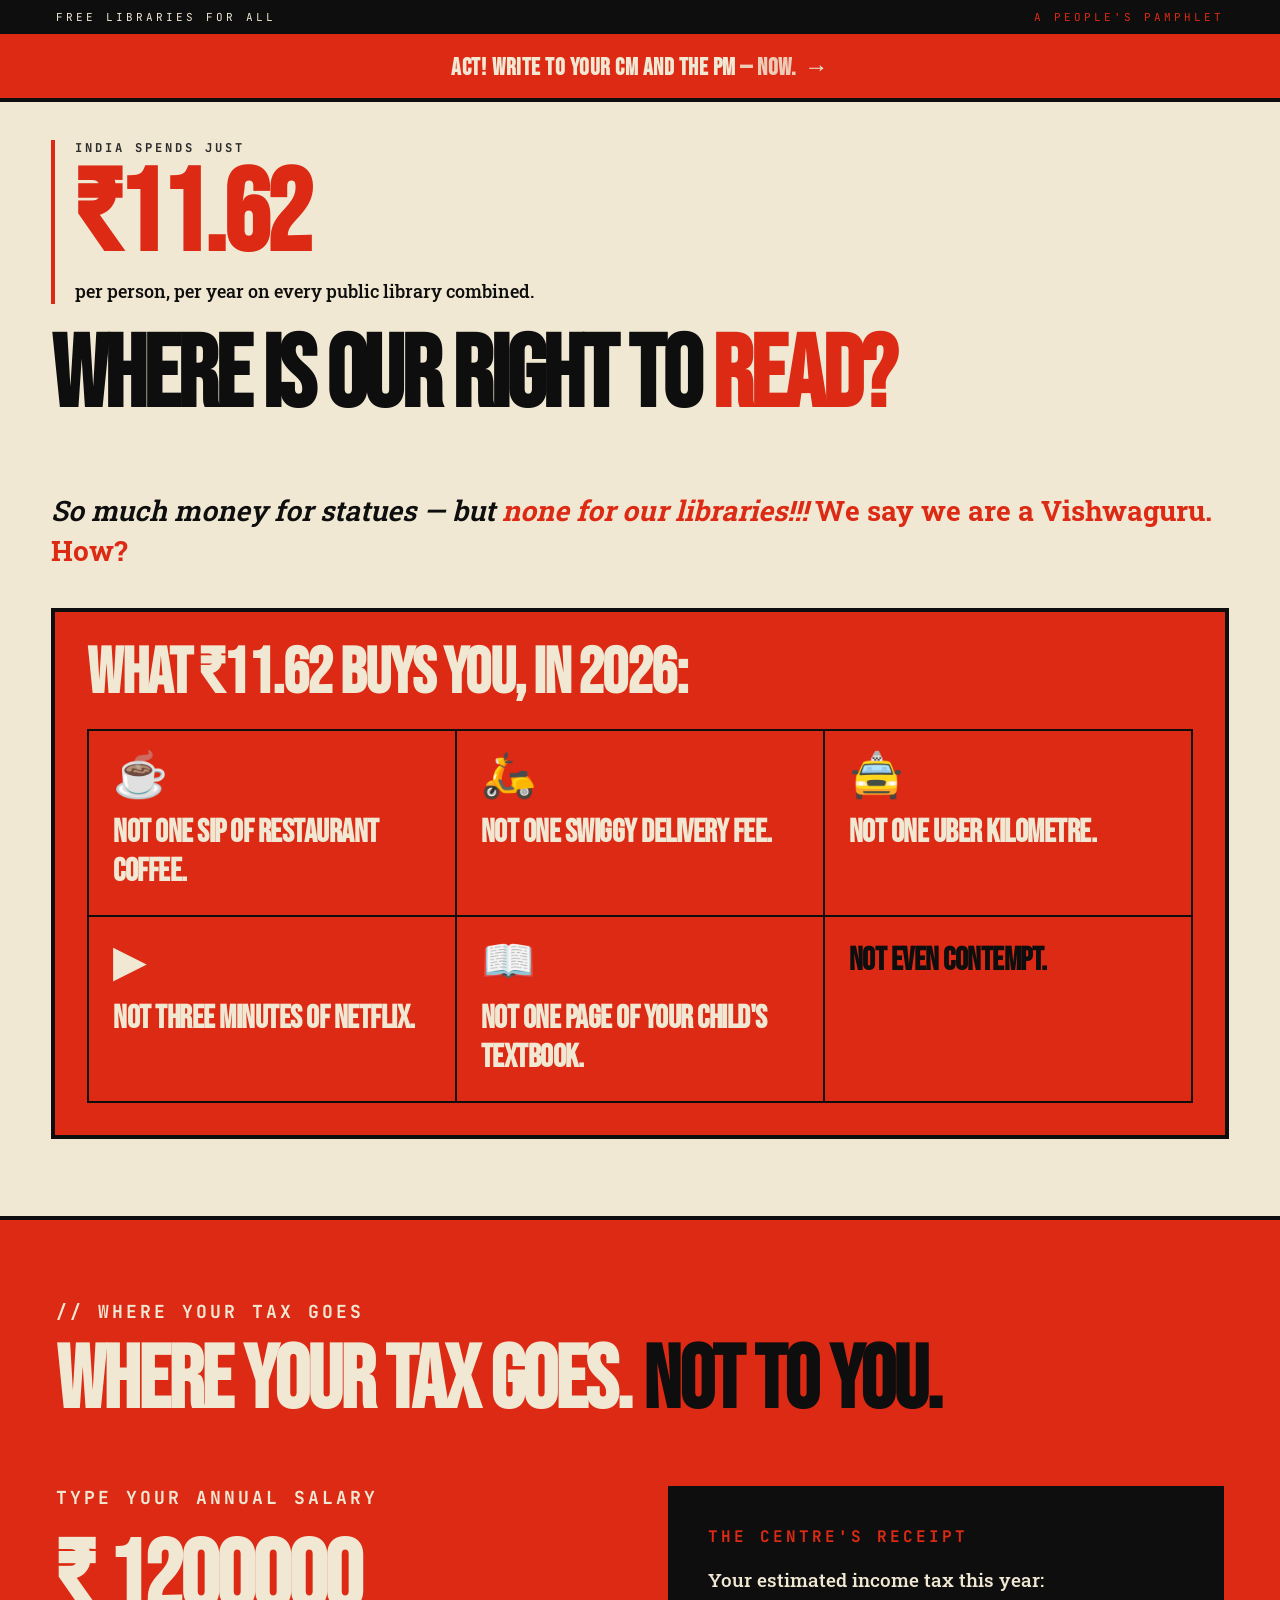
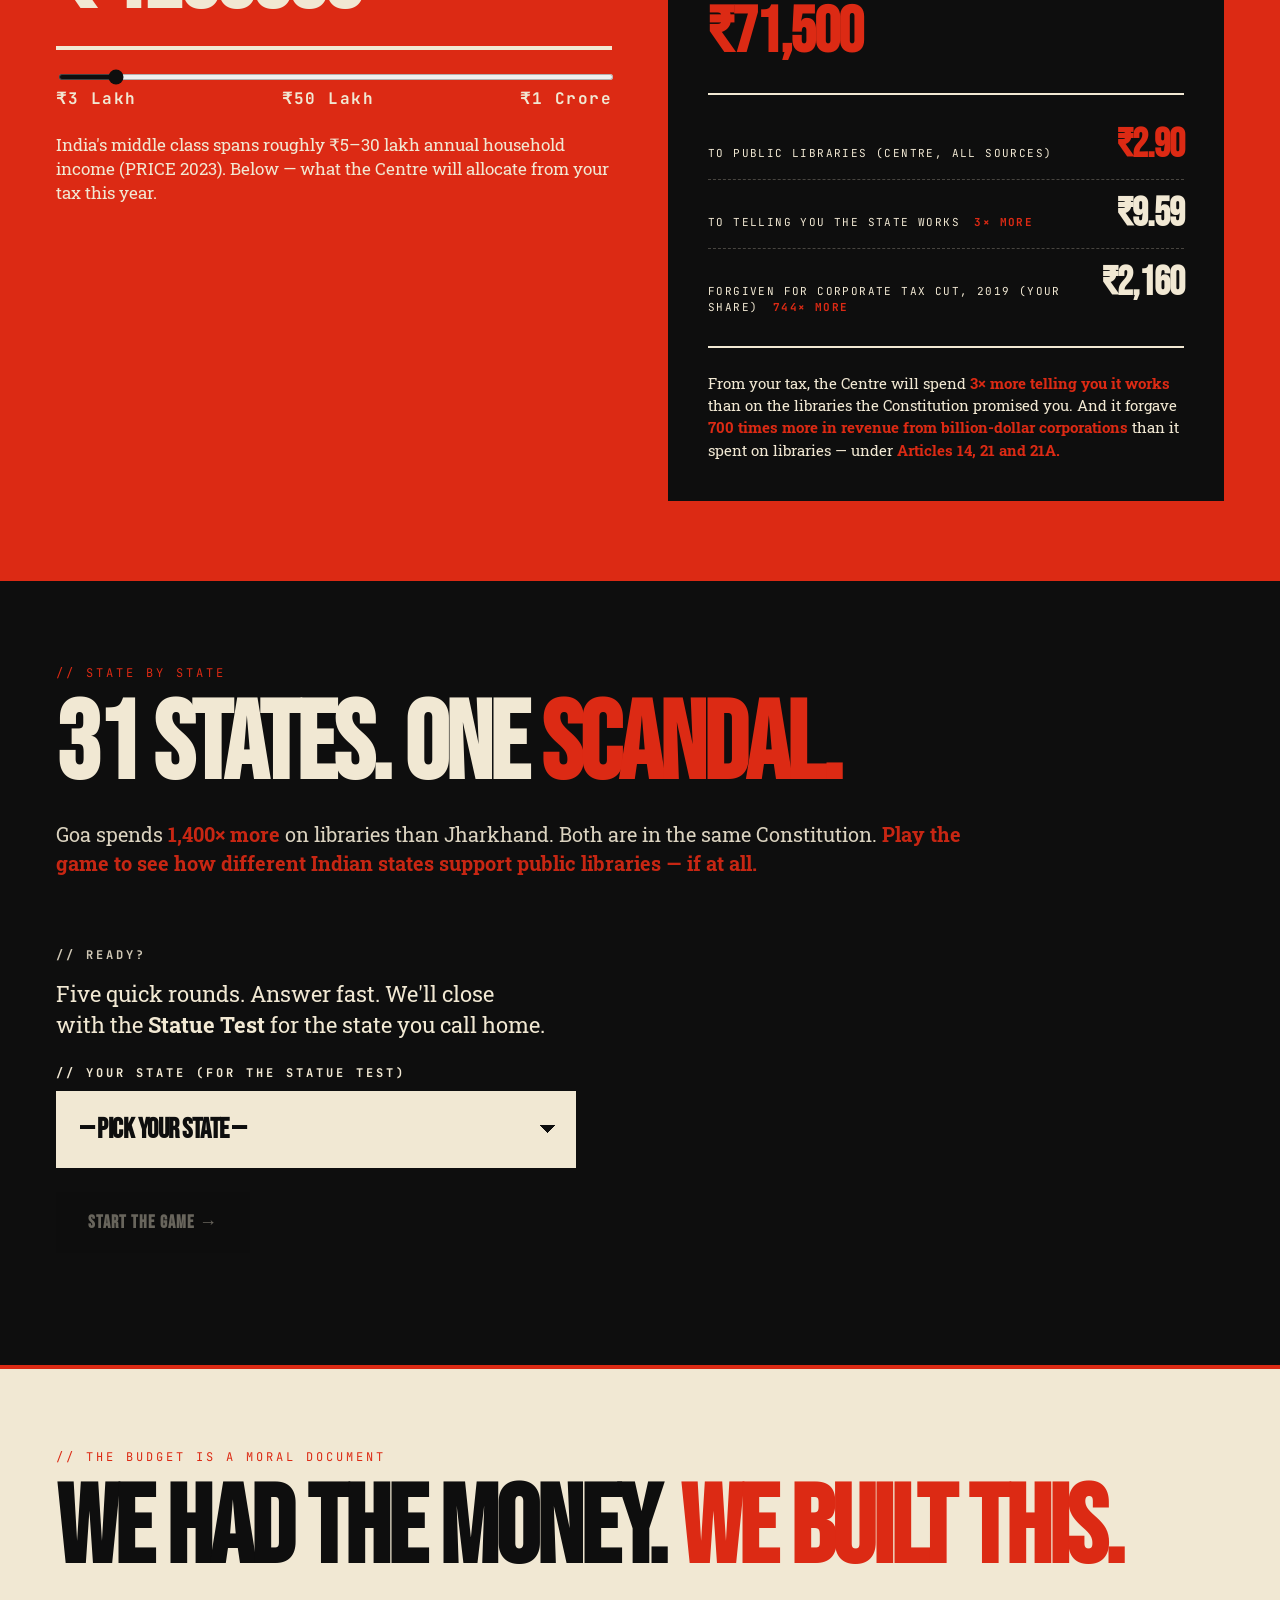
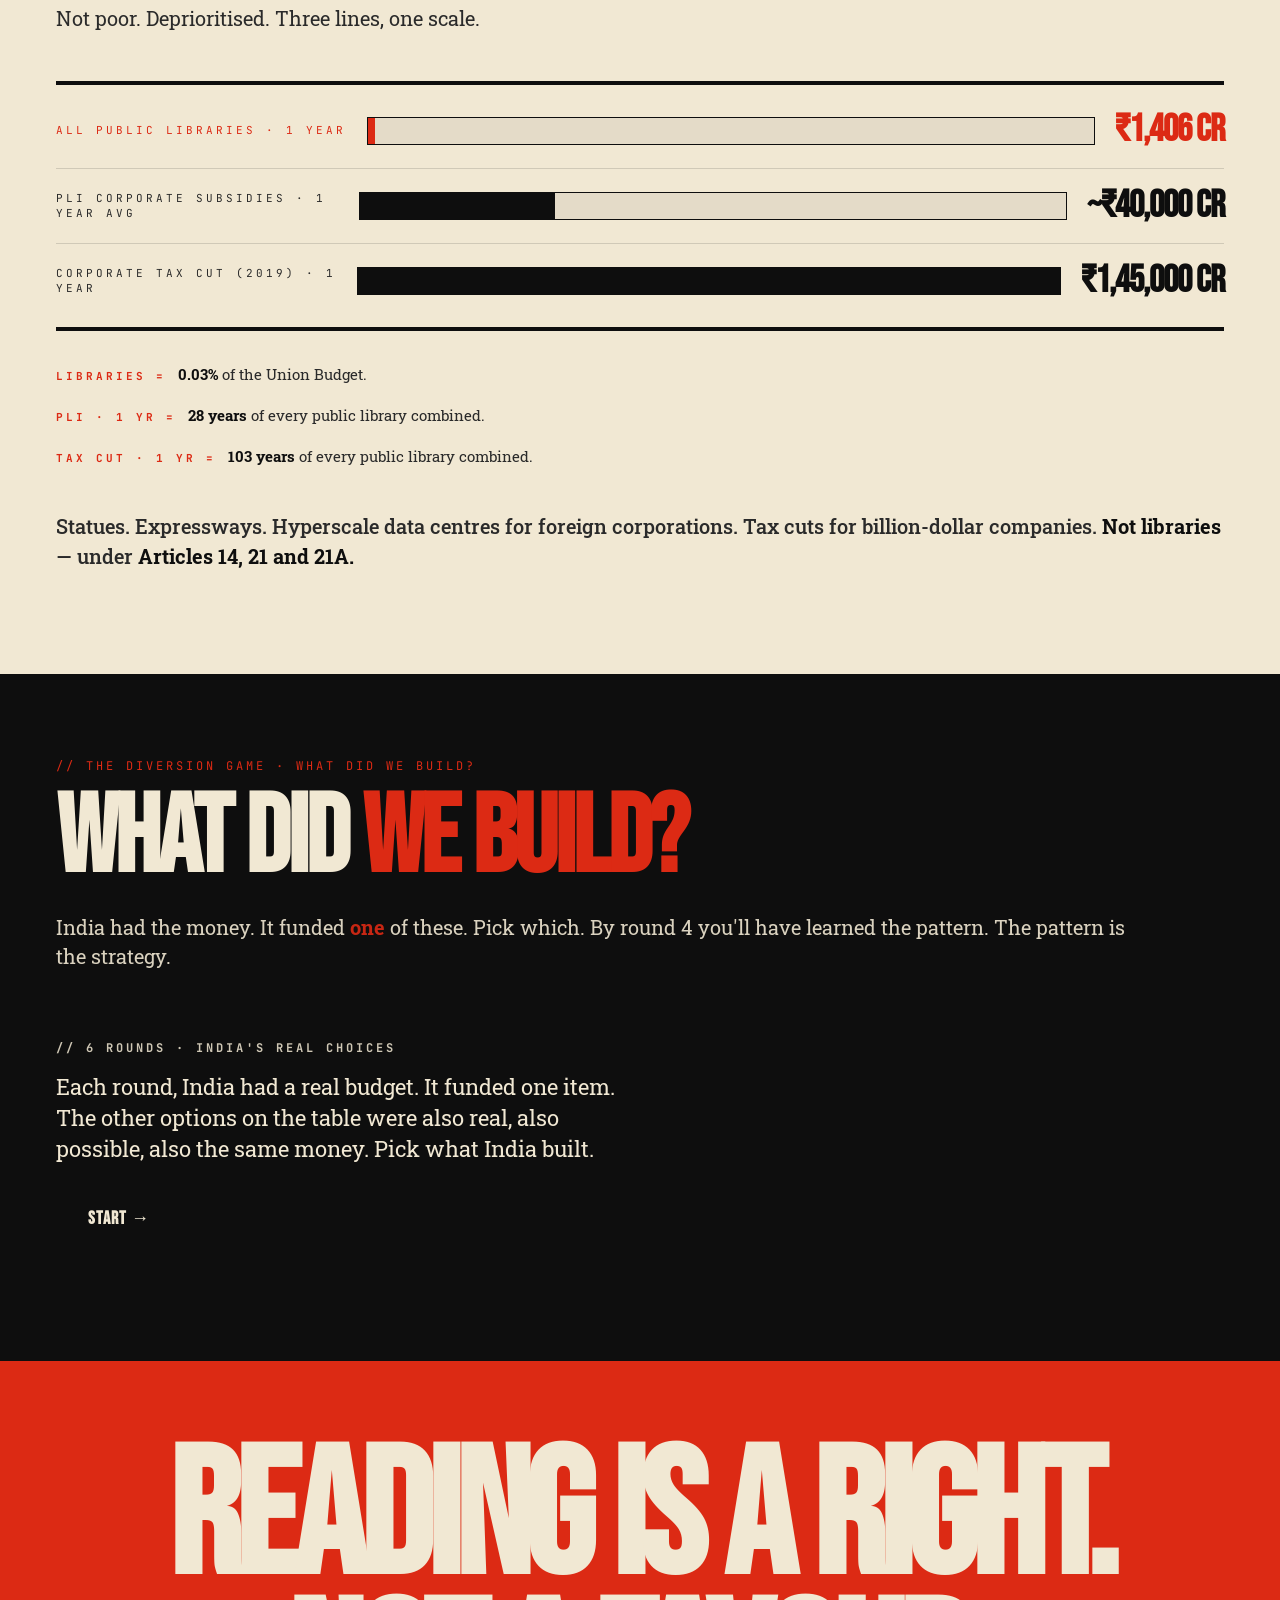
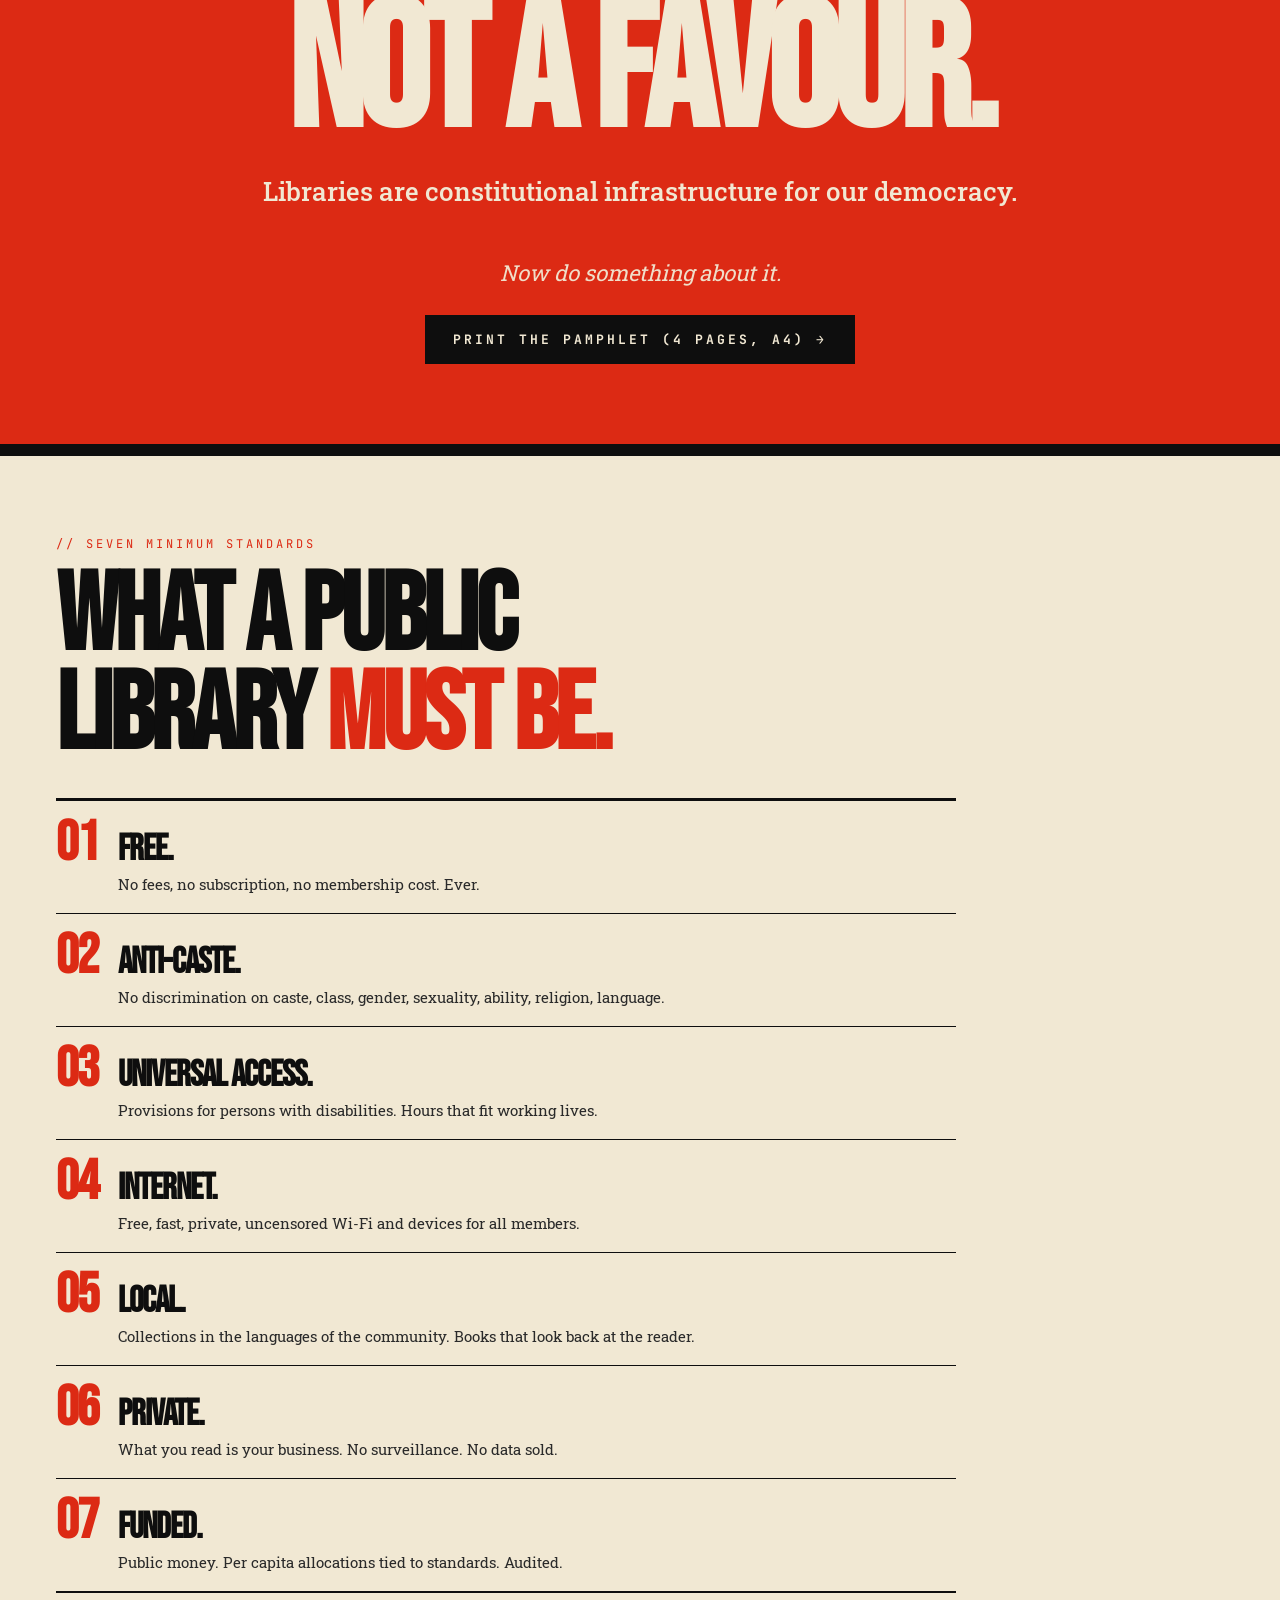
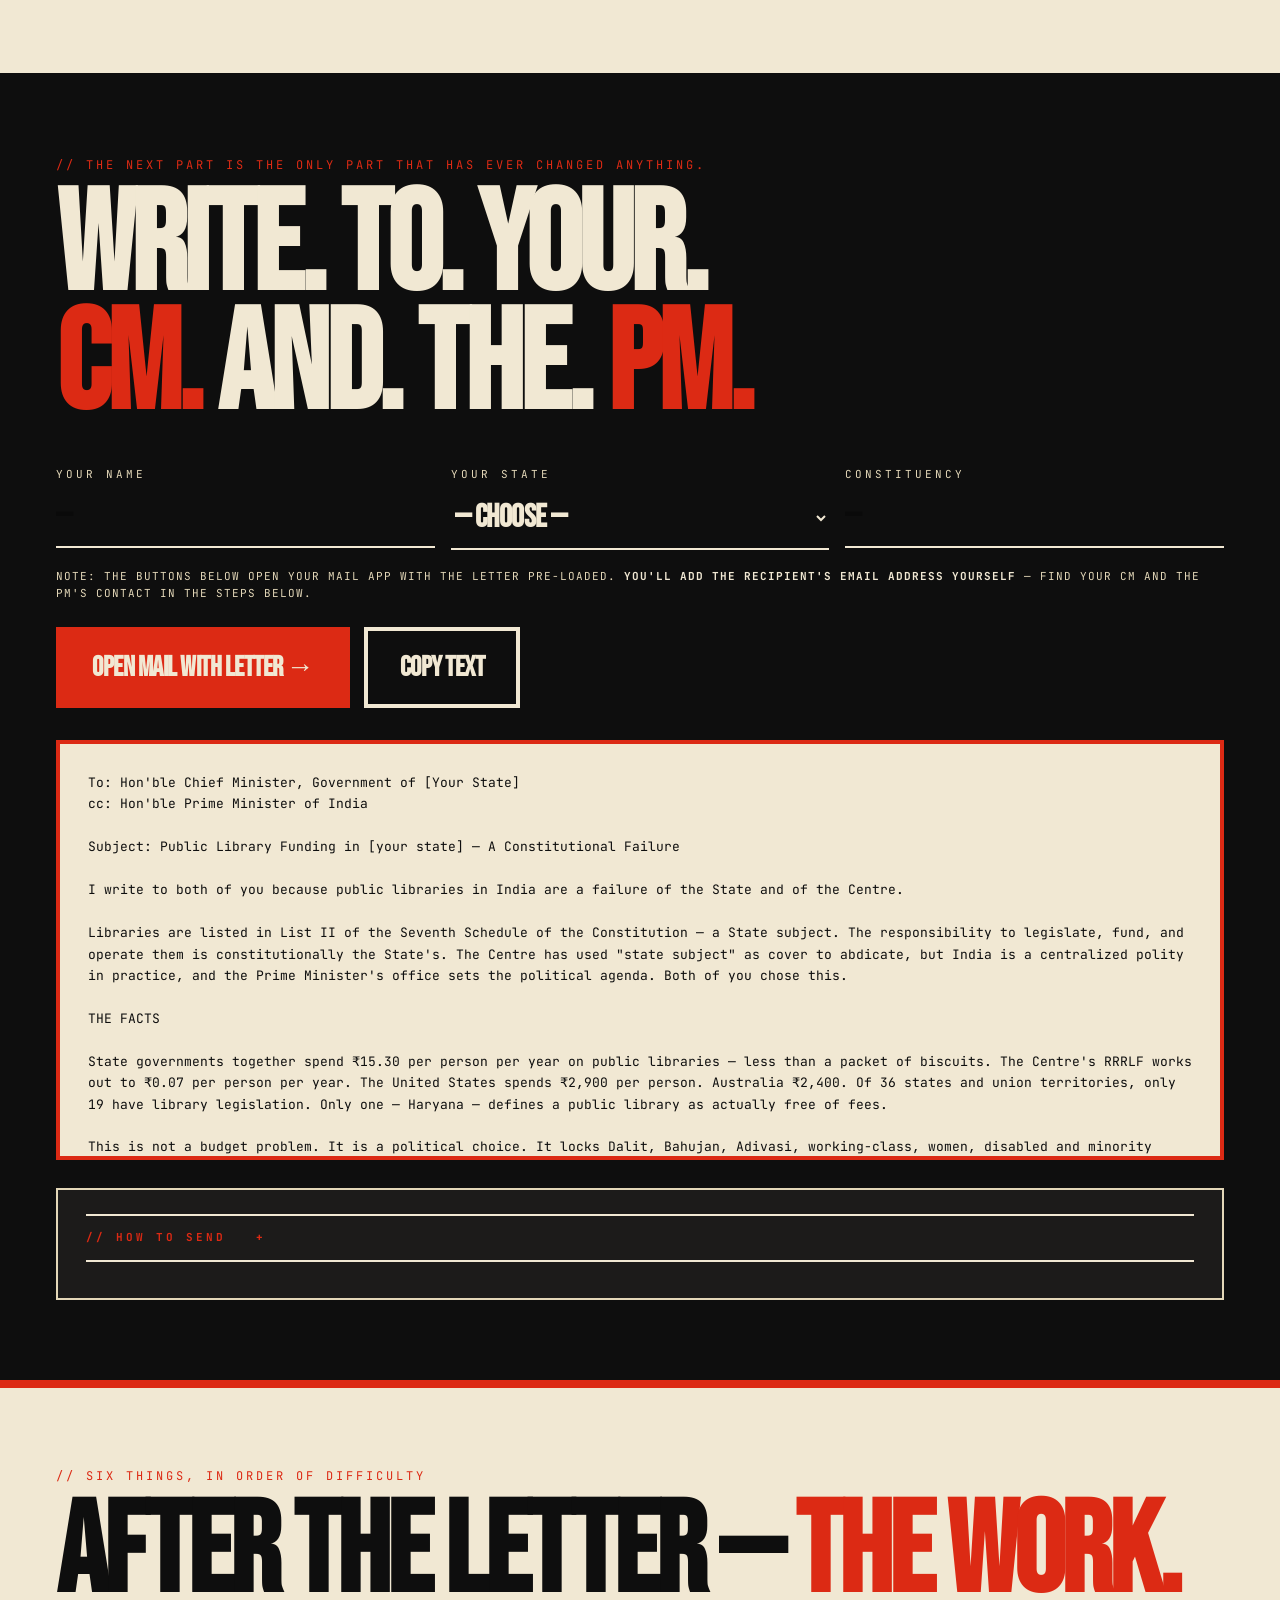
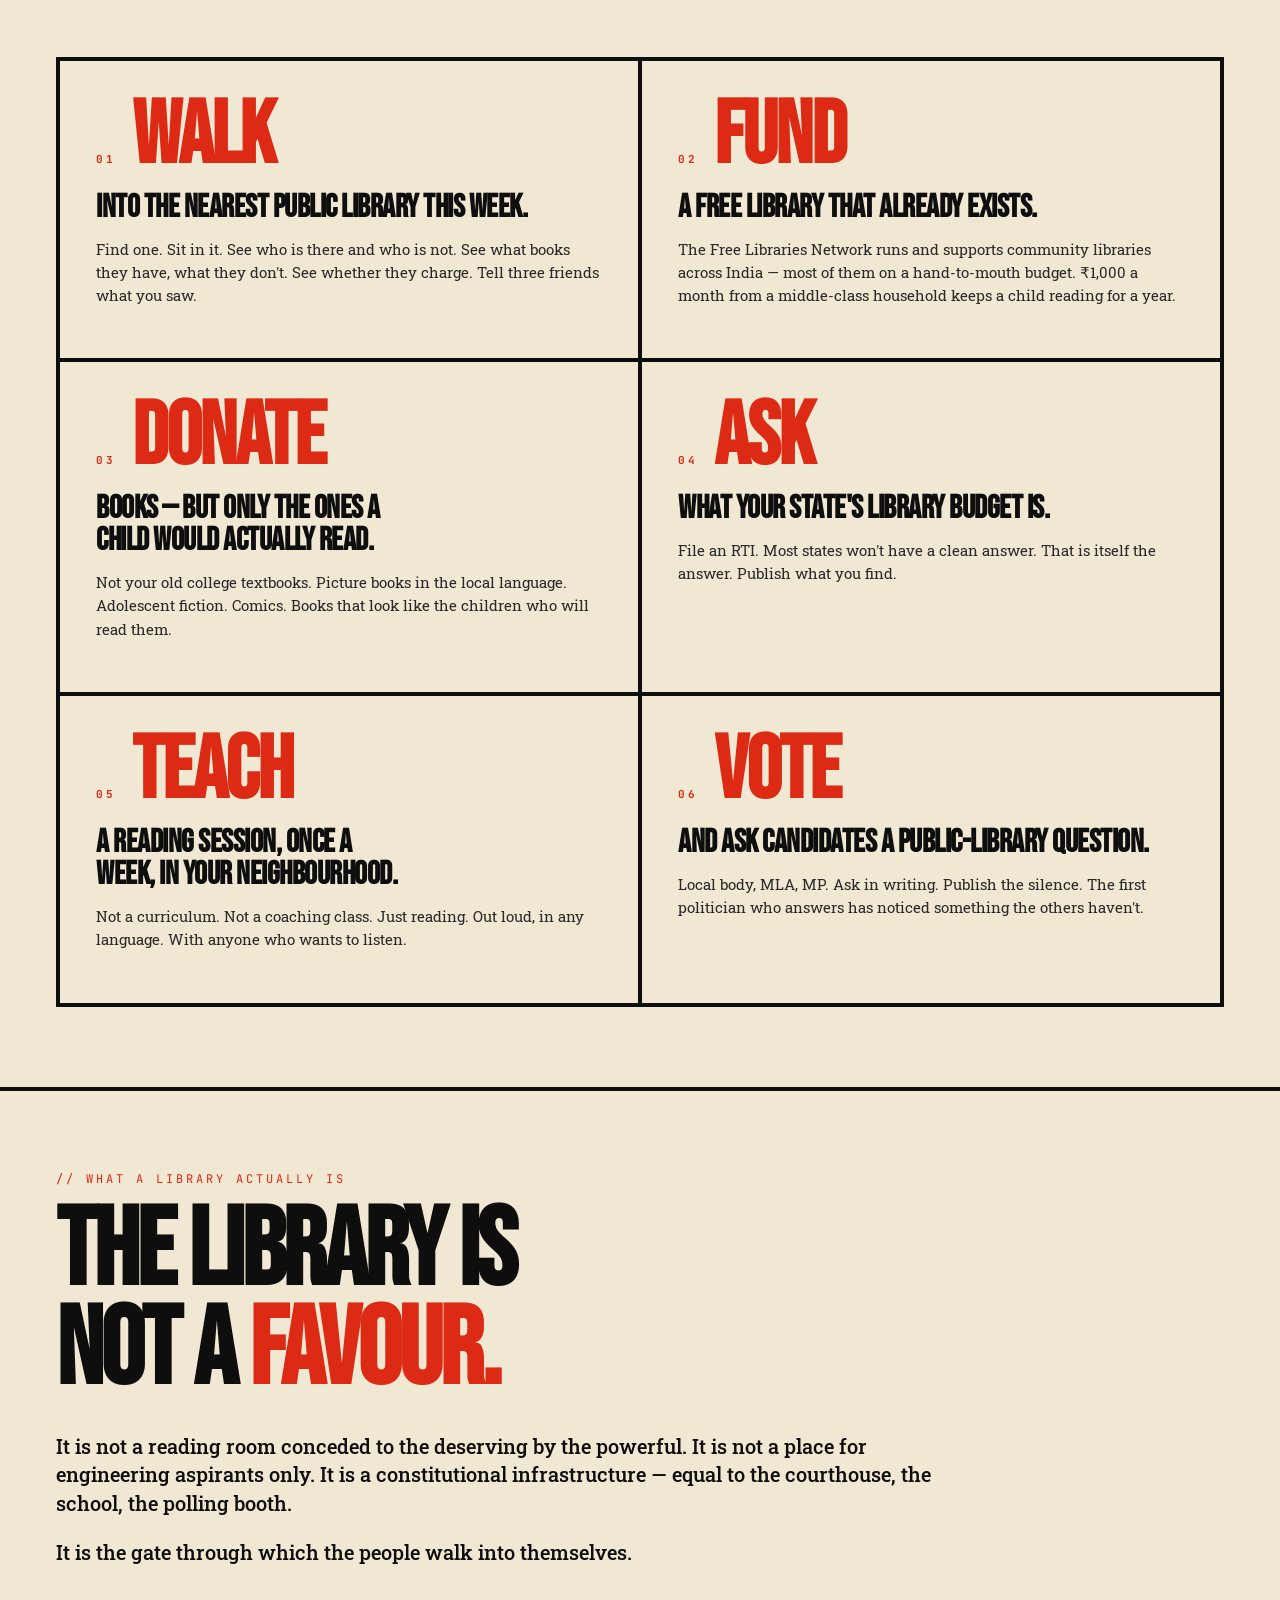
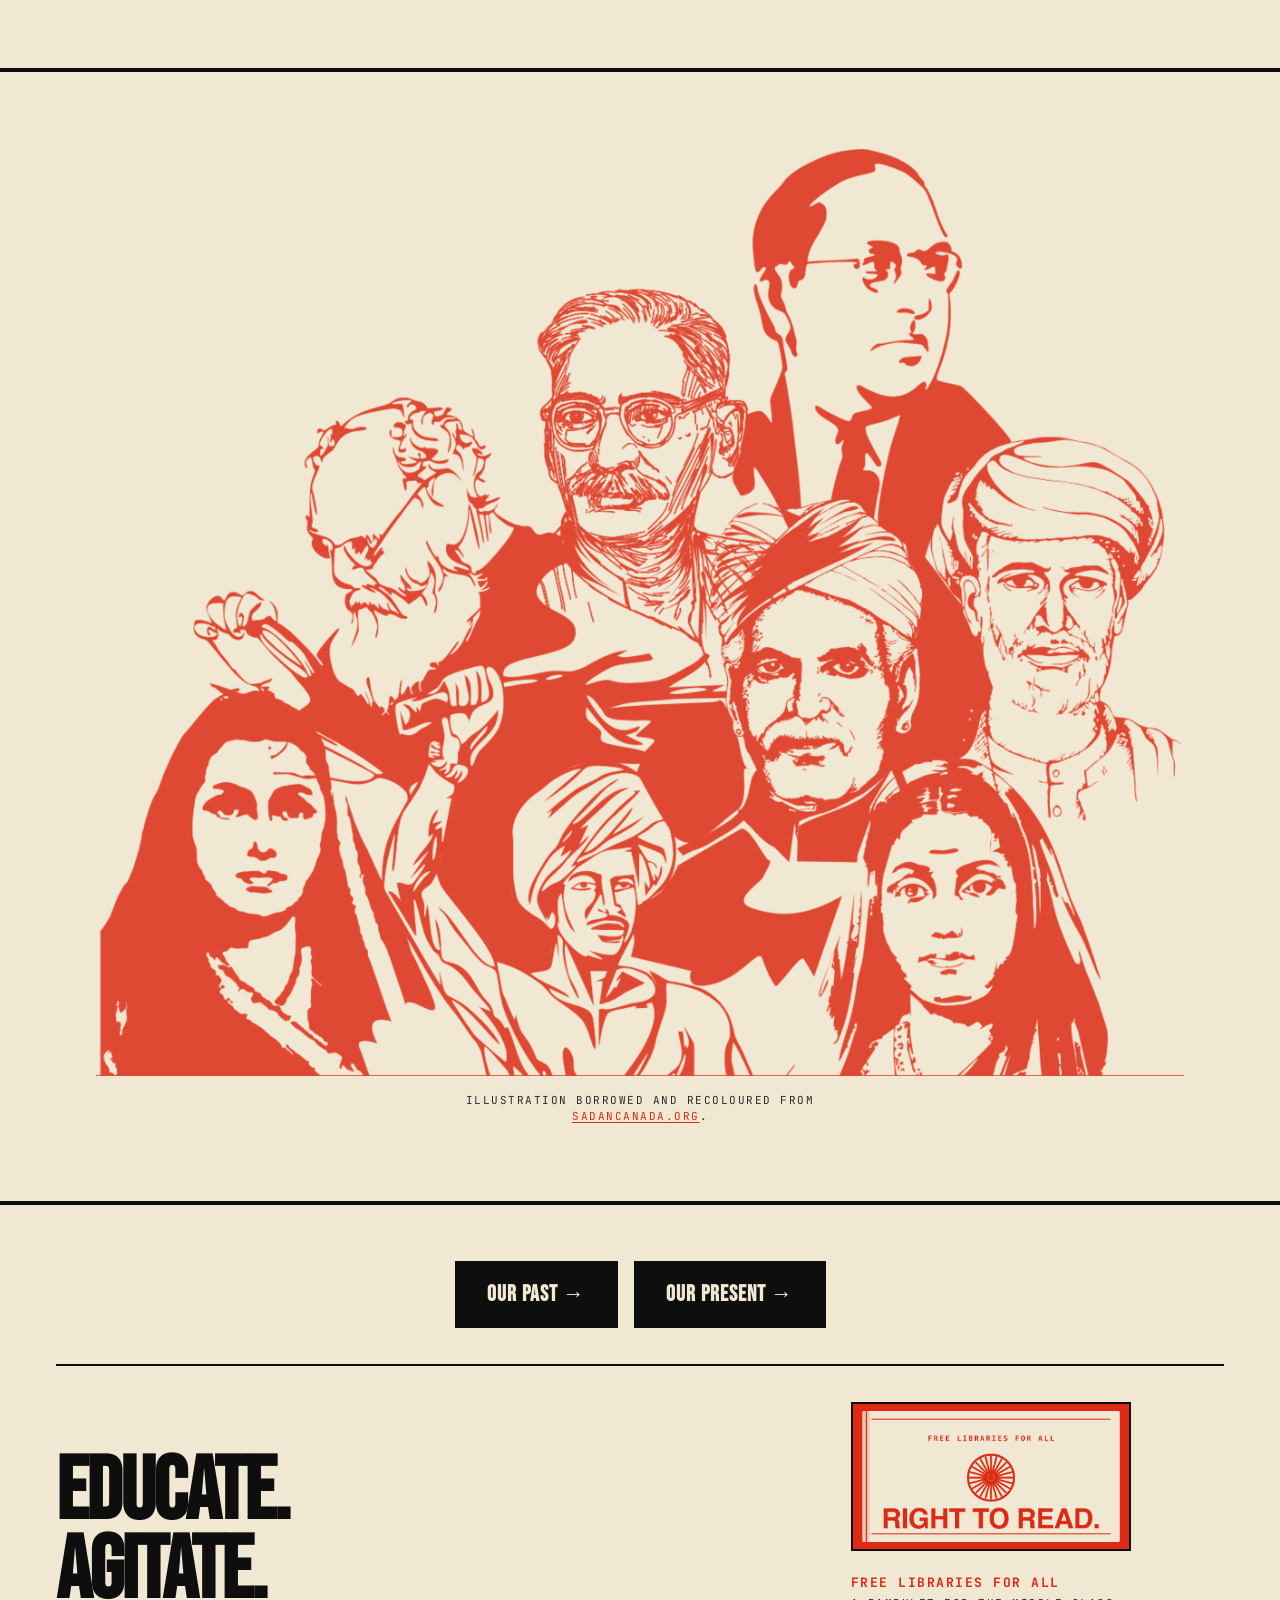
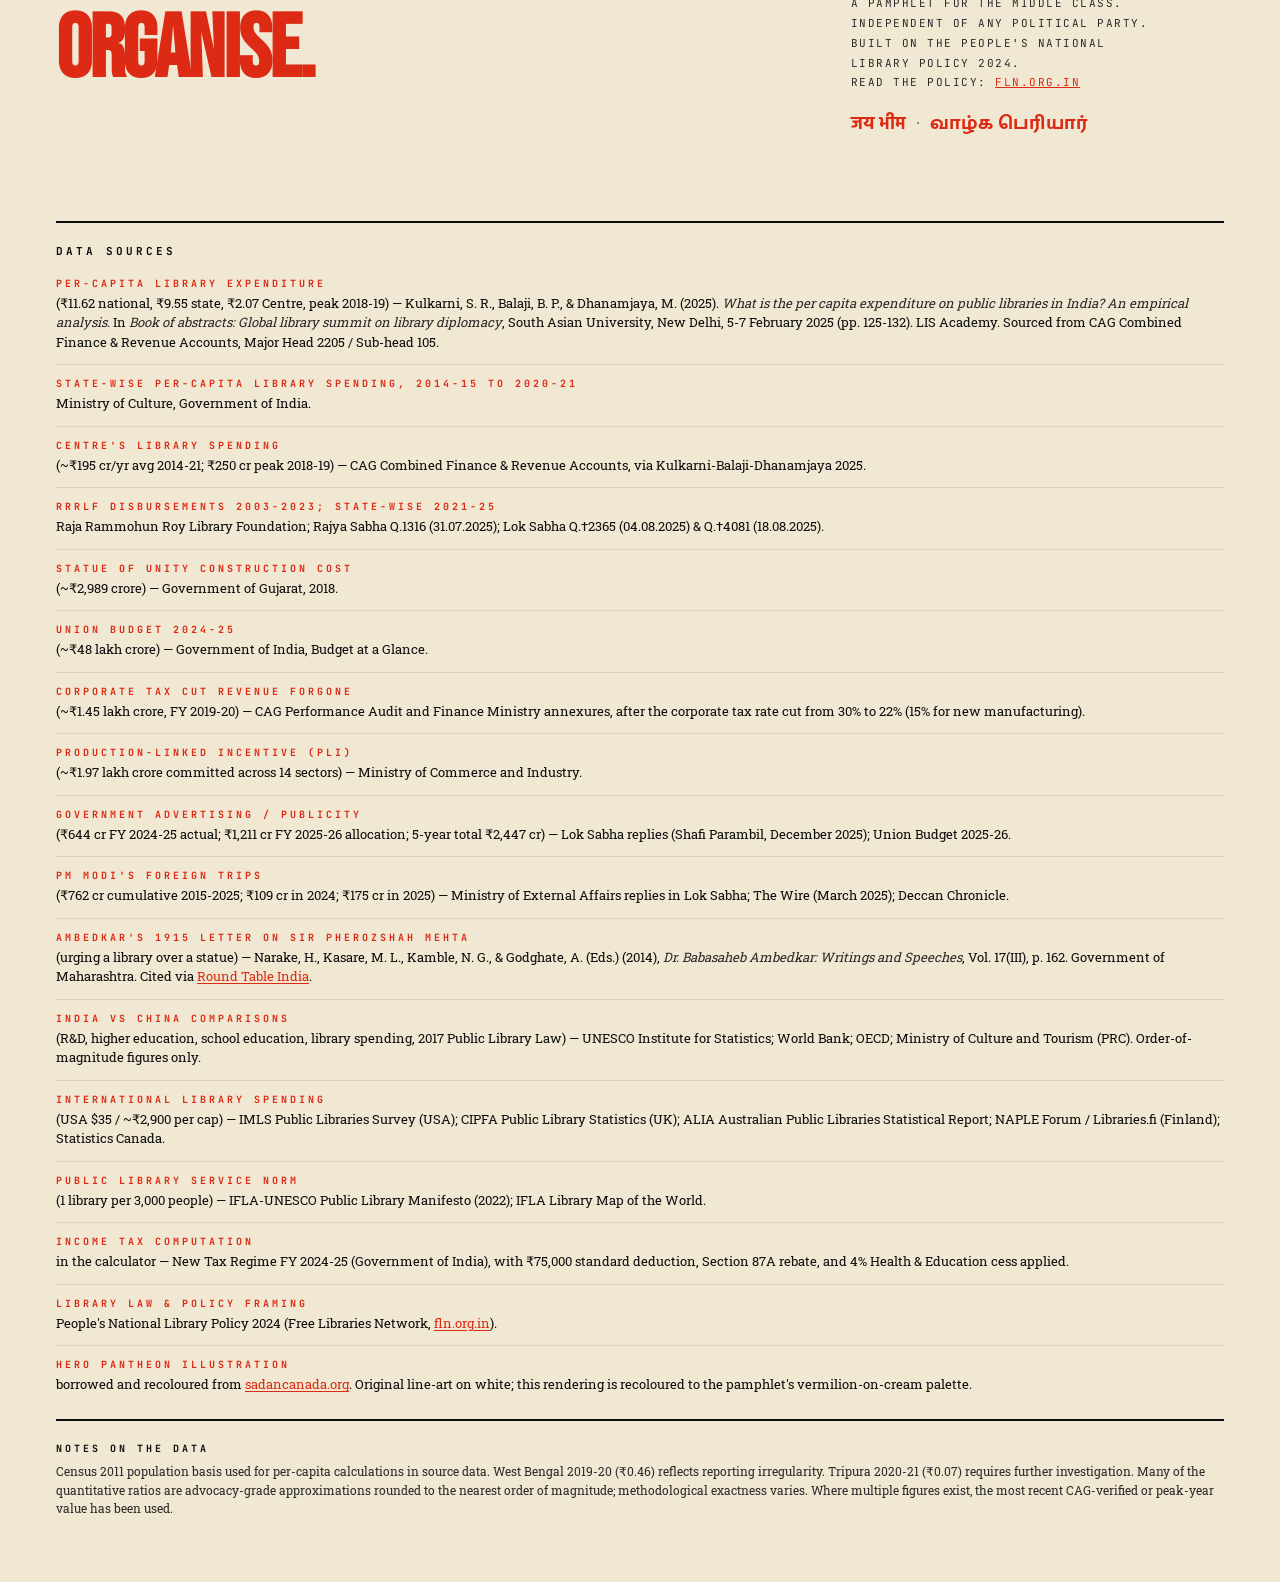
==== index.html @ b8befbc5 "Design system: spacing scale tokens, migrate 241 raw px to var(--space-*) Adds 13 spacing tokens (--" ====
<!DOCTYPE html>
<html lang="en">
<head>
<meta charset="UTF-8" />
<meta name="viewport" content="width=device-width, initial-scale=1.0" />
<title>Right to Read — Free Libraries for All</title>
<meta name="description" content="One statue = two years of India's entire library budget. India spends ₹11.62 per person, per year on every public library combined. Built on the People's National Library Policy 2024." />

<!-- Favicon — Savitribai-evoking silhouette, cream on vermilion (pamphlet palette) -->
<link rel="icon" type="image/svg+xml" href="assets/favicon.svg">
<link rel="icon" type="image/png" sizes="32x32" href="assets/favicon-32.png">
<link rel="icon" type="image/png" sizes="16x16" href="assets/favicon-16.png">
<link rel="shortcut icon" href="assets/favicon.ico">
<link rel="apple-touch-icon" sizes="180x180" href="assets/apple-touch-icon.png">
<meta name="theme-color" content="#dc2a14">

<!-- Canonical + Open Graph + Twitter card for link unfurls -->
<link rel="canonical" href="https://theright2read.org/" />
<meta property="og:type" content="website" />
<meta property="og:site_name" content="Right to Read — Free Libraries for All" />
<meta property="og:url" content="https://theright2read.org/" />
<meta property="og:title" content="Right to Read — Free Libraries for All" />
<meta property="og:description" content="ONE STATUE = TWO YEARS OF INDIA'S ENTIRE LIBRARY BUDGET. India spends ₹11.62 per person, per year on public libraries. The Centre forgave 100x more in corporate tax than the country spent on every library combined. Educate. Agitate. Organise." />
<meta property="og:locale" content="en_IN" />
<meta name="twitter:card" content="summary_large_image" />
<meta name="twitter:title" content="Right to Read — Free Libraries for All" />
<meta name="twitter:description" content="A people's pamphlet on India's public library neglect. Built on the People's National Library Policy 2024." />
<meta property="og:image" content="https://theright2read.org/assets/og-image.png?v=2" />
<meta property="og:image:secure_url" content="https://theright2read.org/assets/og-image.png?v=2" />
<meta property="og:image:type" content="image/png" />
<meta property="og:image:width" content="1600" />
<meta property="og:image:height" content="838" />
<meta property="og:image:alt" content="Right to Read — Free Libraries for All. One statue = two years of India's entire library budget." />
<meta name="twitter:image" content="https://theright2read.org/assets/og-image.png?v=2" />
<meta name="twitter:image:alt" content="Right to Read — Free Libraries for All. One statue = two years of India's entire library budget." />


<link rel="preconnect" href="https://fonts.googleapis.com" />
<link rel="preconnect" href="https://fonts.gstatic.com" crossorigin />
<link href="https://fonts.googleapis.com/css2?family=Bebas+Neue&family=Oswald:wght@600;700;900&family=Roboto+Slab:wght@400;500;700;900&family=Inter+Tight:wght@400;500;600;700&family=JetBrains+Mono:wght@400;500;700&family=Hind:wght@400;500;600;700&family=Hind+Madurai:wght@400;500;600;700&family=Hind+Siliguri:wght@400;500;600;700&family=Tiro+Devanagari+Hindi:ital@0;1&family=Noto+Serif+Tamil:wght@400;600;700&family=Noto+Serif+Bengali:wght@400;600;700&display=swap" rel="stylesheet" />

<link rel="stylesheet" href="assets/styles.css?v=37">
</head>
<body>

<a class="skip-link" href="#main-content">Skip to content</a>

<main class="pamphlet" id="main-content">

  <!-- STRIP -->
  <div class="strip">
    <span lang="en">Free Libraries For All</span>
    <span class="accent">A People's Pamphlet</span>
  </div>

  <!-- STICKY CTA — hidden until the reader interacts with the tax
       calculator OR scrolls past it. Then it slides in red and loud.
       Activation persists for the session via localStorage. -->
  <div class="actbar">
    <a href="#write"><span class="bang">ACT!</span>Write to your CM and the PM <span style="opacity:0.85">— now.</span><span class="arrow">→</span></a>
  </div>

  <!-- HERO — fact + question + polemic + buys-card all in one section -->
  <section class="hero">
    <div class="grain"></div>
    <div class="hero-inner">
      <div class="hero-top">
        <div class="hero-fact">
          <div class="hero-fact-prefix">India spends just</div>
          <div class="hero-fact-num">₹11.62</div>
          <div class="hero-fact-suffix">per person, per year on every public library combined.</div>
        </div>
        <h1>WHERE IS OUR RIGHT TO <span class="red">READ?</span></h1>
      </div>
      <p class="hero-lede"><em class="lede-opener">So much money for statues — but <span class="red">none for our libraries!!!</span></em> <strong class="red">We say we are a Vishwaguru. How?</strong></p>
      <div class="buys">
        <h3>WHAT ₹11.62 BUYS YOU, IN 2026:</h3>
        <div class="buys-grid">
          <div data-icon="☕">Not one sip of restaurant coffee.</div>
          <div data-icon="🛵">Not one Swiggy delivery fee.</div>
          <div data-icon="🚖">Not one Uber kilometre.</div>
          <div data-icon="▶">Not three minutes of Netflix.</div>
          <div data-icon="📖">Not one page of your child's textbook.</div>
          <div class="red">Not even contempt.</div>
        </div>
      </div>
    </div>
  </section>

  <!-- CALCULATOR -->
  <section class="calc fit-headline" style="--cqi-h2: 7.5;">
    <div class="grain soft"></div>
    <div class="calc-inner">
      <div class="calc-tagrow">
        <div class="calc-tag">Where your tax goes</div>
      </div>
      <h2>WHERE YOUR TAX GOES. <span class="t-ink">NOT TO YOU.</span></h2>

      <!-- INTERACTIVE: where YOUR tax goes -->
      <div class="calc-grid" style="margin-top:64px">
        <div>
          <div class="calc-label">Type your annual salary</div>
          <div class="calc-input-row">
            <span class="calc-rupee">₹</span>
            <input id="income-input" type="number" value="1200000" min="0" />
          </div>
          <input id="income-range" type="range" min="300000" max="10000000" step="50000" value="1200000" aria-label="Annual salary in rupees" />
          <div class="calc-marks"><span>₹3 Lakh</span><span>₹50 Lakh</span><span>₹1 Crore</span></div>
          <div class="calc-help">India's middle class spans roughly ₹5–30 lakh annual household income (PRICE 2023). Below — what the Centre will allocate from your tax this year.</div>
        </div>

        <div class="verdict" aria-live="polite" aria-atomic="false">
          <div class="verdict-tag">The Centre's receipt</div>
          <div class="verdict-line">Your estimated income tax this year:</div>
          <div class="verdict-ratio" style="font-size:64px; margin-top:8px">₹<span id="t-tax">71,500</span></div>

          <div class="alloc-grid">
            <div class="alloc-row libraries">
              <div class="alloc-label">to public libraries (Centre, all sources)</div>
              <div class="alloc-value">₹<span id="t-lib">2.91</span></div>
            </div>
            <div class="alloc-row">
              <div class="alloc-label">to telling you the State works <span class="alloc-mult"><span id="t-ads-mult">3×</span> more</span></div>
              <div class="alloc-value">₹<span id="t-ads">9.59</span></div>
            </div>
            <div class="alloc-row">
              <div class="alloc-label">forgiven for corporate tax cut, 2019 (your share) <span class="alloc-mult"><span id="t-corp-mult">743×</span> more</span></div>
              <div class="alloc-value">₹<span id="t-corp">2,160</span></div>
            </div>
          </div>

          <p class="verdict-tail">From your tax, the Centre will spend <strong>3× more telling you it works</strong> than on the libraries the Constitution promised you. And it forgave <strong>700 times more in revenue from billion-dollar corporations</strong> than it spent on libraries — under <strong>Articles 14, 21 and 21A.</strong></p>
        </div>
      </div>

    </div>
  </section>

  <!-- 31 STATES, ONE SCANDAL — now hosts the library game (ink bg
       to break the red sequence from .calc above) -->
  <section class="section ink" id="states">
    <div class="grain soft"></div>
    <div class="stack">
      <div class="eyebrow">State by state</div>
      <h2 class="t-cream">31 STATES. ONE <span class="red">SCANDAL.</span></h2>
      <p class="lede" style="max-width: 920px;">Goa spends <strong>1,400× more</strong> on libraries than Jharkhand. Both are in the same Constitution. <strong class="t-cream">Play the game to see how different Indian states support public libraries — if at all.</strong></p>

      <div id="game-app" class="game-app">
        <!-- intro -->
        <div class="game-screen" data-screen="intro">
          <div class="game-intro">
            <div class="game-tag">READY?</div>
            <p>Five quick rounds. Answer fast. We'll close with the <strong>Statue Test</strong> for the state you call home.</p>
            <div class="game-home-wrap">
              <label class="game-home-label" for="game-home">Your state (for the Statue Test)</label>
              <select id="game-home" class="picker-select" aria-label="Your state">
                <option value="">— Pick your state —</option>
              </select>
            </div>
            <button id="game-start" class="game-btn primary" disabled>START THE GAME →</button>
          </div>
        </div>

        <!-- round (higher-or-lower) -->
        <div class="game-screen" data-screen="round" hidden>
          <div class="game-meta">
            <div><span class="game-tag">ROUND</span> <span id="game-round">1</span> / 5</div>
            <div><span class="game-tag">SCORE</span> <span id="game-streak">0</span></div>
          </div>
          <div class="game-question">Which spends more per person on libraries?</div>
          <div class="game-pair">
            <button class="game-card" data-pair="A" id="game-a">
              <div class="game-card-name" id="game-a-name">—</div>
              <div class="game-card-cta">PICK THIS</div>
            </button>
            <div class="game-vs">VS</div>
            <button class="game-card" data-pair="B" id="game-b">
              <div class="game-card-name" id="game-b-name">—</div>
              <div class="game-card-cta">PICK THIS</div>
            </button>
          </div>
          <div class="game-feedback" id="game-feedback" aria-live="polite" hidden></div>
        </div>

        <!-- statue test -->
        <div class="game-screen" data-screen="statue" hidden>
          <div class="game-tag">FINAL ROUND · THE STATUE TEST</div>
          <div class="statue-q" id="statue-q">—</div>
          <div class="statue-input-wrap">
            <label class="statue-label" for="statue-guess">Your guess (years) — press Enter or REVEAL:</label>
            <input id="statue-guess" type="number" inputmode="numeric" min="0" step="1" value="100" autocomplete="off" />
            <button id="statue-submit" class="game-btn primary">REVEAL →</button>
          </div>
          <div class="statue-reveal" id="statue-reveal" aria-live="polite" hidden></div>
        </div>

        <!-- end -->
        <div class="game-screen" data-screen="end" hidden>
          <div class="game-tag">SCORECARD</div>
          <div class="game-final" id="game-final">—</div>
          <div class="game-end-actions">
            <button id="game-replay" class="game-btn">PLAY AGAIN</button>
            <a href="#write" class="game-btn primary">WRITE TO YOUR CM →</a>
          </div>
        </div>
      </div>
    </div>
  </section>

  <!-- PARKED: Excluded section. Un-comment to restore. EXCLUDED const + render guard remain in the script.
  <section class="section ink excluded">
    <div class="grain soft"></div>
    <div class="stack">
      <div class="eyebrow">The Library is Empty of the People Who Need It Most.</div>
      <h2>WHO IS LOCKED OUT? <span class="red">EVERYONE</span> BRAHMINISM EVER LOCKED OUT.</h2>
      <p class="lede">This is not an accident. It is an inheritance of the brahmanical order, of the colonial state, of every government that came after and did nothing. The fee at the door of the library is the same fee that has always been at the door of knowledge in India: caste, class, gender, ability, language.</p>
      <div class="excluded-grid" id="excluded-grid"></div>
      <div class="door">The Library was Built. Then The Door was Locked.</div>
    </div>
  </section>
  -->



  <!-- BUDGET — what India can afford vs what it spends on libraries -->
  <section class="section cream budget">
    <div class="stack">
      <div class="eyebrow">The budget is a moral document</div>
      <h2>WE HAD THE MONEY. <span class="red">WE BUILT THIS.</span></h2>
      <p class="lede">Not poor. Deprioritised. Three lines, one scale.</p>

      <div class="budget-bars" role="figure" aria-label="Annual budget allocations compared at the same scale">
        <div class="budget-bar-row libraries">
          <div class="budget-bar-name">All public libraries · 1 year</div>
          <div class="budget-bar-track"><div class="budget-bar-fill" style="width: 1%"></div></div>
          <div class="budget-bar-amount">₹1,406 CR</div>
        </div>
        <div class="budget-bar-row">
          <div class="budget-bar-name">PLI corporate subsidies · 1 year avg</div>
          <div class="budget-bar-track"><div class="budget-bar-fill" style="width: 27.6%"></div></div>
          <div class="budget-bar-amount">~₹40,000 CR</div>
        </div>
        <div class="budget-bar-row">
          <div class="budget-bar-name">Corporate tax cut (2019) · 1 year</div>
          <div class="budget-bar-track"><div class="budget-bar-fill" style="width: 100%"></div></div>
          <div class="budget-bar-amount">₹1,45,000 CR</div>
        </div>
      </div>

      <div class="budget-multipliers">
        <div class="bm-row"><span class="bm-tag">Libraries =</span> <strong>0.03%</strong> of the Union Budget.</div>
        <div class="bm-row"><span class="bm-tag">PLI · 1 yr =</span> <strong>28 years</strong> of every public library combined.</div>
        <div class="bm-row"><span class="bm-tag">Tax cut · 1 yr =</span> <strong>103 years</strong> of every public library combined.</div>
      </div>

      <p class="budget-closer">Statues. Expressways. Hyperscale data centres for foreign corporations. Tax cuts for billion-dollar companies. <strong class="red">Not libraries</strong> — under <strong>Articles 14, 21 and 21A.</strong></p>
    </div>
  </section>

  <!-- "WHAT DID WE BUILD?" — diversion game, the playable answer to the budget arithmetic above -->
  <section class="section ink" id="diversion">
    <div class="grain soft"></div>
    <div class="stack">
      <div class="eyebrow">The diversion game · What did we build?</div>
      <h2>WHAT DID <span class="red">WE BUILD?</span></h2>
      <p class="lede">India had the money. It funded <strong>one</strong> of these. Pick which. By round 4 you'll have learned the pattern. The pattern is the strategy.</p>

      <div id="dgame-app" class="game-app">
        <div class="game-screen" data-screen="intro">
          <div class="game-intro">
            <div class="game-tag">6 ROUNDS · INDIA's REAL CHOICES</div>
            <p>Each round, India had a real budget. It funded one item. The other options on the table were also real, also possible, also the same money. Pick what India built.</p>
            <button id="dgame-start" class="game-btn primary">START →</button>
          </div>
        </div>

        <div class="game-screen" data-screen="round" hidden>
          <div class="game-meta">
            <div><span class="game-tag">ROUND</span> <span id="dgame-round">1</span> / 6</div>
            <div><span class="game-tag">PATTERN SCORE</span> <span id="dgame-score">0</span></div>
          </div>
          <div class="dgame-prompt" id="dgame-prompt">—</div>
          <div class="dgame-options" id="dgame-options"></div>
          <div class="game-feedback dgame-feedback" id="dgame-feedback" aria-live="polite" hidden></div>
        </div>

        <div class="game-screen" data-screen="end" hidden>
          <div class="game-tag">YOU LEARNED THE PATTERN</div>
          <div class="dgame-final" id="dgame-final">—</div>
          <div class="dgame-final-text">
            <p>The diversion is not a distraction <em>from</em> the strategy. It <strong>is</strong> the strategy.</p>
            <p>India funds vanity. India calls itself <strong>Vishwaguru</strong>. The math doesn't add up. Your politicians are betting that you won't do this math. <strong class="t-red">Do the math. Send the letter.</strong></p>
          </div>
          <div class="game-end-actions">
            <button id="dgame-replay" class="game-btn">PLAY AGAIN</button>
            <a href="#write" class="game-btn primary">WRITE TO YOUR CM →</a>
          </div>
        </div>
      </div>
    </div>
  </section>

  <!-- PARKED: RRRLF Central Grants section. Un-comment to restore here, OR move to /data/ subpage when that lands. RRMLF_DATA + RRRLF_RELEASED constants + render guard remain in the script.
  <section class="section ink">
    <div class="grain soft"></div>
    <div class="stack">
      <div class="eyebrow">RRRLF the Centre's contribution</div>
      <h2>TWO DECADES. <span class="red">Rs 197 CRORE.</span></h2>
      <p class="lede">The Raja Rammohun Roy Library Foundation is the Union Government's library funding arm. From 2003 to 2023, it disbursed Rs 197 crore in total, across 1.4 billion people, across twenty years. That is Rs 0.07 per person per year. The vermilion bars are years above Rs 20 crore. There are not many.</p>
      <div class="rrrlf-chart" id="rrrlf-chart"></div>
      <div class="stat-grid">
        <div>
          <div class="stat-tag">2023-24 share</div>
          <div class="stat-num">70%</div>
          <div class="stat-text">absorbed by 4 states, Tamil Nadu, Maharashtra, Gujarat, Uttar Pradesh.</div>
        </div>
        <div>
          <div class="stat-tag">States with Rs 0 in 2023-24</div>
          <div class="stat-num">18 / 36</div>
          <div class="stat-text">half the country received nothing from RRRLF that year.</div>
        </div>
        <div>
          <div class="stat-tag">Sanctioned but unreleased</div>
          <div class="stat-num">Rs 47.4L</div>
          <div class="stat-text">Assam, 2023-24, money approved, never sent. Bihar same year.</div>
        </div>
      </div>
    </div>
  </section>
  -->


  <!-- PARKED: State Report Card. Un-comment to restore. Render guarded with null check on #report-grid.
  <section class="section cream">
    <div class="eyebrow">State Report Card</div>
    <h2>HOW DOES YOUR STATE <span class="red">GRADE?</span></h2>
    <p class="lede">A to F across four dimensions: per-capita spending (50 pts), Library Act (20 pts), RRRLF utilisation 2021-24 (20 pts), NML participation (10 pts). Black cards = grade D or F. The country fails its own scoring methodology.</p>
    <div class="report-grid" id="report-grid"></div>
  </section>
  -->


  <!-- PARKED: Parliament 2025 section. Un-comment to restore. PARLIAMENT const + render guard remain in the script.
  <section class="section ink">
    <div class="grain soft"></div>
    <div class="stack">
      <div class="eyebrow">Parliament · July August 2025</div>
      <h2>WHAT MPs ARE FINALLY <span class="red">ASKING.</span></h2>
      <p class="lede">For the first time in nearly a decade, MPs from MP, Bihar and Rajya Sabha probed the library question across one budget session. The numbers tabled in their replies, never before disclosed, are below.</p>
      <div class="parl-grid" id="parl-grid"></div>
      <div class="section-source-note">
        Sources: Lok Sabha Q.2365 (04.08.2025); Q.120 Starred (28.07.2025); Q.4081 (18.08.2025); Rajya Sabha Q.1316 (31.07.2025).<br>
        Tabled by: Bharadwaj, Sharma, Thakur (LS), Dr. V. Sivadasan (RS).
      </div>
    </div>
  </section>
  -->


  <!-- DECLARATION (formerly endframe; now the mantra above the CTA) -->
  <section class="section red end" style="border-bottom:8px solid var(--ink);">
    <div class="grain light"></div>
    <div class="end-inner">
      <h2>READING IS A RIGHT. NOT A FAVOUR.</h2>
      <p class="end-sub">Libraries are constitutional infrastructure for our democracy.</p>
      <div class="end-tail">Now do something about it.</div>
      <button type="button" class="print-btn" onclick="window.print()" aria-label="Print this pamphlet as a 4-page A4 PDF">
        Print the pamphlet (4 pages, A4) →
      </button>
    </div>
  </section>

  <!-- STANDARDS — what we are demanding (between red declaration and CTA) -->
  <section class="section cream standards-section">
    <div class="def-stack">
      <div class="eyebrow">Seven minimum standards</div>
      <h2>WHAT A PUBLIC LIBRARY <span class="red">MUST BE.</span></h2>
      <div id="standards"></div>
    </div>
  </section>

  <!-- CTA -->
  <section class="cta" id="write">
    <div class="grain soft"></div>
    <div class="cta-inner">
      <div class="eyebrow" style="color:var(--red)">The next part is the only part that has ever changed anything.</div>
      <h2>WRITE. TO. YOUR. <span class="red">CM.</span> AND. THE. <span class="red">PM.</span></h2>
      <div class="cta-fields">
        <div>
          <label for="mp-name">Your name</label>
          <input id="mp-name" type="text" placeholder="—" />
        </div>
        <div>
          <label for="mp-state">Your state</label>
          <select id="mp-state"><option value="">— Choose —</option></select>
        </div>
        <div>
          <label for="mp-constituency">Constituency</label>
          <input id="mp-constituency" type="text" placeholder="—" />
        </div>
      </div>
      <div class="cta-note">Note: the buttons below open your mail app with the letter pre-loaded. <strong class="t-cream">You'll add the recipient's email address yourself</strong> — find your CM and the PM's contact in the steps below.</div>
      <div class="cta-buttons">
        <a id="cta-mailto" class="cta-mailto" href="#">Open mail with letter →</a>
        <button id="cta-copy" class="cta-copy" type="button">Copy text</button>
      </div>
      <pre id="letter-pre"></pre>

      <details class="cta-howto" style="margin-top: 28px;">
        <summary class="cta-howto-tag">How to send  &nbsp; <span class="t-red">+</span></summary>
        <ol style="margin-top: 16px;">
          <li><strong>To your Chief Minister.</strong> Find the CMO contact at your state government's website — search "[Your State] CM grievance" or "[Your State] CMO email". Most state CMOs publish a public email or a contact form. <em>(Coming soon: a verified per-state directory in this letter.)</em></li>
          <li><strong>To the Prime Minister.</strong> Use the official PM contact form at <a href="https://www.pmindia.gov.in/en/interact-with-honble-pm/" target="_blank" rel="noopener">pmindia.gov.in/en/interact-with-honble-pm ↗</a>. The PMO does not publish a direct email, but every submission via the form is logged.</li>
          <li><strong>For an audit trail.</strong> File the same complaint via the central grievance portal at <a href="https://pgportal.gov.in" target="_blank" rel="noopener">pgportal.gov.in ↗</a> (CPGRAMS) — every submission gets a docket number and a response timeline. Address it to the Ministry of Culture and your State CMO.</li>
          <li>Click <strong>Open in mail</strong> to draft the email if you have your CM's address. Otherwise <strong>Copy text</strong> and paste into the portal forms.</li>
          <li>Send. Then send to a friend.</li>
        </ol>
      </details>
    </div>
  </section>

  <!-- ACTIONS -->
  <section class="section cream actions" id="act">
    <div class="eyebrow">Six things, in order of difficulty</div>
    <h2>AFTER THE LETTER — <span class="red">THE WORK.</span></h2>
    <div class="actions-grid" id="actions-grid"></div>
  </section>

  <!-- DEFINITION (manifesto) — the closing peroration before the pantheon + footer -->
  <section class="section cream def">
    <div class="def-stack">
      <div class="eyebrow">What a library actually is</div>
      <h2>THE LIBRARY IS NOT A <span class="red">FAVOUR.</span></h2>
      <p>It is not a reading room conceded to the deserving by the powerful. It is not a place for engineering aspirants only. It is a constitutional infrastructure — equal to the courthouse, the school, the polling booth.</p>
      <p>It is the gate through which the people walk into themselves.</p>
    </div>
  </section>

  <!-- PANTHEON — visual benediction: Phule, Ambedkar, Periyar, Birsa et al -->
  <section class="pantheon-section" aria-label="The lineage">
    <img
      class="pantheon-image"
      src="assets/pantheon-900.png"
      srcset="assets/pantheon-600.png 600w,
              assets/pantheon-900.png 900w,
              assets/pantheon-1200.png 1200w"
      sizes="(min-width: 1100px) min(1100px, 90vw),
             (min-width: 600px) min(720px, 92vw),
             96vw"
      alt="The lineage: Phule, Ambedkar, Periyar, Birsa Munda, Savitribai Phule, and others who taught us that the library is the gate."
    />
    <p class="pantheon-credit">Illustration borrowed and recoloured from <a href="https://sadancanada.org/" target="_blank" rel="noopener">sadancanada.org</a>.</p>
  </section>

  <!-- FOOTER -->
  <footer class="footer">
    <div class="footer-cta-band">
      <a href="inequality/" class="learn-more-btn">Our past →</a>
      <a href="data/" class="learn-more-btn">Our present →</a>
    </div>
    <div class="footer-grid">
      <div>
        <h3>EDUCATE.<br>AGITATE.<br><span class="red">ORGANISE.</span></h3>
      </div>
      <div class="footer-meta">
        <a href="/" class="footer-og-link" aria-label="Right to Read — back to top">
          <img class="footer-og-card" src="assets/og-image.png?v=2" alt="Right to Read — Free Libraries for All." />
        </a>
        <div class="head">Free Libraries For All</div>
        A pamphlet for the middle class.<br>
        Independent of any political party.<br>
        Built on the People's National<br>Library Policy 2024.<br>
        Read the policy: <a href="https://www.fln.org.in" target="_blank" rel="noopener">fln.org.in</a>
        <div class="salute">
          <span lang="hi">जय भीम</span>
          <span class="salute-sep" aria-hidden="true">·</span>
          <span class="ta" lang="ta">வாழ்க பெரியார்</span>
        </div>
      </div>
      <div class="footer-sources">
        <h3 class="bib-head">Data Sources</h3>
        <ul class="bib-list">
          <li>
            <span class="bib-label">Per-capita library expenditure</span>
            <span class="bib-cite">(₹11.62 national, ₹9.55 state, ₹2.07 Centre, peak 2018-19) — Kulkarni, S. R., Balaji, B. P., &amp; Dhanamjaya, M. (2025). <em>What is the per capita expenditure on public libraries in India? An empirical analysis.</em> In <em>Book of abstracts: Global library summit on library diplomacy</em>, South Asian University, New Delhi, 5-7 February 2025 (pp. 125-132). LIS Academy. Sourced from CAG Combined Finance &amp; Revenue Accounts, Major Head 2205 / Sub-head 105.</span>
          </li>
          <li>
            <span class="bib-label">State-wise per-capita library spending, 2014-15 to 2020-21</span>
            <span class="bib-cite">Ministry of Culture, Government of India.</span>
          </li>
          <li>
            <span class="bib-label">Centre's library spending</span>
            <span class="bib-cite">(~₹195 cr/yr avg 2014-21; ₹250 cr peak 2018-19) — CAG Combined Finance &amp; Revenue Accounts, via Kulkarni-Balaji-Dhanamjaya 2025.</span>
          </li>
          <li>
            <span class="bib-label">RRRLF disbursements 2003-2023; state-wise 2021-25</span>
            <span class="bib-cite">Raja Rammohun Roy Library Foundation; Rajya Sabha Q.1316 (31.07.2025); Lok Sabha Q.†2365 (04.08.2025) &amp; Q.†4081 (18.08.2025).</span>
          </li>
          <li>
            <span class="bib-label">Statue of Unity construction cost</span>
            <span class="bib-cite">(~₹2,989 crore) — Government of Gujarat, 2018.</span>
          </li>
          <li>
            <span class="bib-label">Union Budget 2024-25</span>
            <span class="bib-cite">(~₹48 lakh crore) — Government of India, Budget at a Glance.</span>
          </li>
          <li>
            <span class="bib-label">Corporate tax cut revenue forgone</span>
            <span class="bib-cite">(~₹1.45 lakh crore, FY 2019-20) — CAG Performance Audit and Finance Ministry annexures, after the corporate tax rate cut from 30% to 22% (15% for new manufacturing).</span>
          </li>
          <li>
            <span class="bib-label">Production-Linked Incentive (PLI)</span>
            <span class="bib-cite">(~₹1.97 lakh crore committed across 14 sectors) — Ministry of Commerce and Industry.</span>
          </li>
          <li>
            <span class="bib-label">Government advertising / publicity</span>
            <span class="bib-cite">(₹644 cr FY 2024-25 actual; ₹1,211 cr FY 2025-26 allocation; 5-year total ₹2,447 cr) — Lok Sabha replies (Shafi Parambil, December 2025); Union Budget 2025-26.</span>
          </li>
          <li>
            <span class="bib-label">PM Modi's foreign trips</span>
            <span class="bib-cite">(₹762 cr cumulative 2015-2025; ₹109 cr in 2024; ₹175 cr in 2025) — Ministry of External Affairs replies in Lok Sabha; The Wire (March 2025); Deccan Chronicle.</span>
          </li>
          <li>
            <span class="bib-label">Ambedkar's 1915 letter on Sir Pherozshah Mehta</span>
            <span class="bib-cite">(urging a library over a statue) — Narake, H., Kasare, M. L., Kamble, N. G., &amp; Godghate, A. (Eds.) (2014), <em>Dr. Babasaheb Ambedkar: Writings and Speeches</em>, Vol. 17(III), p. 162. Government of Maharashtra. Cited via <a href="https://www.roundtableindia.co.in/a-library-in-a-controversy-dr-b-r-ambedkar-and-jawaharlal-nehru-university/" target="_blank" rel="noopener">Round Table India</a>.</span>
          </li>
          <li>
            <span class="bib-label">India vs China comparisons</span>
            <span class="bib-cite">(R&amp;D, higher education, school education, library spending, 2017 Public Library Law) — UNESCO Institute for Statistics; World Bank; OECD; Ministry of Culture and Tourism (PRC). Order-of-magnitude figures only.</span>
          </li>
          <li>
            <span class="bib-label">International library spending</span>
            <span class="bib-cite">(USA $35 / ~₹2,900 per cap) — IMLS Public Libraries Survey (USA); CIPFA Public Library Statistics (UK); ALIA Australian Public Libraries Statistical Report; NAPLE Forum / Libraries.fi (Finland); Statistics Canada.</span>
          </li>
          <li>
            <span class="bib-label">Public Library Service norm</span>
            <span class="bib-cite">(1 library per 3,000 people) — IFLA-UNESCO Public Library Manifesto (2022); IFLA Library Map of the World.</span>
          </li>
          <li>
            <span class="bib-label">Income tax computation</span>
            <span class="bib-cite">in the calculator — New Tax Regime FY 2024-25 (Government of India), with ₹75,000 standard deduction, Section 87A rebate, and 4% Health &amp; Education cess applied.</span>
          </li>
          <li>
            <span class="bib-label">Library law &amp; policy framing</span>
            <span class="bib-cite">People's National Library Policy 2024 (Free Libraries Network, <a href="https://www.fln.org.in" target="_blank" rel="noopener">fln.org.in</a>).</span>
          </li>
          <li>
            <span class="bib-label">Hero pantheon illustration</span>
            <span class="bib-cite">borrowed and recoloured from <a href="https://sadancanada.org/" target="_blank" rel="noopener">sadancanada.org</a>. Original line-art on white; this rendering is recoloured to the pamphlet's vermilion-on-cream palette.</span>
          </li>
        </ul>
        <div class="bib-notes">
          <span class="bib-label">Notes on the data</span>
          Census 2011 population basis used for per-capita calculations in source data. West Bengal 2019-20 (₹0.46) reflects reporting irregularity. Tripura 2020-21 (₹0.07) requires further investigation. Many of the quantitative ratios are advocacy-grade approximations rounded to the nearest order of magnitude; methodological exactness varies. Where multiple figures exist, the most recent CAG-verified or peak-year value has been used.
        </div>
      </div>
    </div>
  </footer>

</main>

<script src="assets/data.js?v=37"></script>
<script src="assets/helpers.js?v=37"></script>
<script src="assets/games.js?v=37"></script>
<script src="assets/main.js?v=37"></script>
</body>
</html>
---- assets/styles.css ----
/* Honour user's OS-level reduced-motion preference: kills the
     fadeIn keyframes and the translate transforms on hover/focus. */
  @media (prefers-reduced-motion: reduce) {
    *, *::before, *::after {
      animation-duration: 0.01ms !important;
      animation-iteration-count: 1 !important;
      transition-duration: 0.01ms !important;
      transform: none !important;
      scroll-behavior: auto !important;
    }
  }

  :root {
    --cream: #f1e8d3;
    --cream-deep: #e3d7b8;
    --ink: #0e0e0e;
    --ink-soft: #2a2a2a;
    --red: #dc2a14;
    --red-deep: #a31e0e;
    --blue: #1936a8;

    --f-display: 'Bebas Neue', 'Oswald', 'Anton', Impact, sans-serif;
    --f-slab: 'Roboto Slab', 'Bree Serif', 'Rockwell', serif;
    --f-body: 'Inter Tight', 'Work Sans', 'Helvetica Neue', sans-serif;
    --f-mono: 'JetBrains Mono', 'IBM Plex Mono', monospace;
    --f-deva: 'Hind', 'Tiro Devanagari Hindi', 'Noto Sans Devanagari', sans-serif;
    --f-tamil: 'Hind Madurai', 'Noto Sans Tamil', sans-serif;
    --f-bangla: 'Hind Siliguri', 'Noto Sans Bengali', sans-serif;

    /* Single eyebrow letter-spacing — agitprop register, enforced everywhere
       a mono uppercase label appears (eyebrows, tags, stat labels). Numeric
       scale ticks (.calc-marks) and footnotes use looser spacing on purpose. */
    --ls-eyebrow: 3px;

    /* Spacing scale — 4px base grid. Use these for padding, margin, gap,
       and positional offsets. Do NOT introduce raw px for spacing.
       Rationale and audit trail: memory/design_journal.md (Tech), audit
       2026-05-02. The implicit 4px grid was already present in the file
       (top px values: 4, 8, 12, 16, 20, 24, 28, 32, 56) — these tokens
       just name it. Font sizes / clamp() / borders are NOT in this scale
       (different system). */
    --space-1:  4px;
    --space-2:  8px;
    --space-3:  12px;
    --space-4:  16px;
    --space-5:  20px;
    --space-6:  24px;
    --space-7:  28px;
    --space-8:  32px;
    --space-10: 40px;
    --space-12: 56px;
    --space-14: 64px;
    --space-16: 80px;
    --space-20: 96px;
  }
  *, *::before, *::after { box-sizing: border-box; }
  html, body { margin: 0; padding: 0; }
  body {
    background: #0e0e0e;
    font-family: var(--f-body);
    color: var(--ink);
    -webkit-font-smoothing: antialiased;
    text-rendering: optimizeLegibility;
  }
  body::before {
    content: ""; position: fixed; inset: 0; z-index: -1;
    background:
      radial-gradient(ellipse at center top, rgba(220,42,20,0.06), transparent 60%),
      #0e0e0e;
  }
  input::placeholder, select::placeholder { color: rgba(0,0,0,0.25); }
  input[type=number]::-webkit-outer-spin-button, input[type=number]::-webkit-inner-spin-button { -webkit-appearance: none; margin: 0; }
  input[type=number] { -moz-appearance: textfield; }
  button { font-family: inherit; }
  a { color: inherit; }

  .pamphlet { width: 100%; max-width: 1280px; margin: 0 auto; background: var(--cream); color: var(--ink); }


  /* Skip link — visible only on focus, top-left */
  .skip-link {
    position: absolute; top: -100px; left: var(--space-2); z-index: 1000;
    background: var(--ink); color: var(--cream);
    padding: var(--space-3) 18px; font-family: var(--f-mono); font-size: 12px;
    letter-spacing: 2px; text-transform: uppercase; text-decoration: none;
    border: 2px solid var(--red);
  }
  .skip-link:focus { top: var(--space-2); outline: 2px solid var(--red); outline-offset: 2px; }

  .grain {
    position: absolute; inset: 0; pointer-events: none;
    mix-blend-mode: multiply; opacity: 0.55;
    background-image: url("data:image/svg+xml;utf8,<svg xmlns='http://www.w3.org/2000/svg' width='200' height='200'><filter id='n'><feTurbulence type='fractalNoise' baseFrequency='0.9' numOctaves='2' stitchTiles='stitch'/><feColorMatrix values='0 0 0 0 0  0 0 0 0 0  0 0 0 0 0  0 0 0 0.18 0'/></filter><rect width='100%' height='100%' filter='url(#n)'/></svg>");
    background-size: 200px 200px;
  }
  .grain.soft  { opacity: 0.4; }
  .grain.light { opacity: 0.3; }

  /* STRIP */
  .strip {
    background: var(--ink); color: var(--cream); padding: 10px var(--space-12);
    display: flex; justify-content: space-between; gap: var(--space-4);
    font-family: var(--f-mono); font-size: 11px; letter-spacing: var(--ls-eyebrow);
    text-transform: uppercase; border-bottom: 4px solid var(--red);
    flex-wrap: wrap;
  }

  /* Sticky CTA bar — hidden until activation. The body gets the class
     `.actbar-armed` once the reader interacts with the tax calculator
     OR scrolls past it (whichever happens first). At that point the
     bar slides in red and loud. */
  .actbar {
    position: sticky; top: 0; z-index: 50;
    background: var(--red); color: var(--cream);
    border-bottom: 4px solid var(--ink);
    text-align: center;
    /* Hidden by default — collapsed height + invisible. */
    max-height: 0;
    overflow: hidden;
    opacity: 0;
    pointer-events: none;
    transition: max-height 0.4s ease-out, opacity 0.3s ease-out;
  }
  body.actbar-armed .actbar {
    max-height: 100px;
    opacity: 1;
    pointer-events: auto;
  }
  .actbar a {
    display: block; width: 100%;
    padding: var(--space-4) var(--space-6); min-height: 56px;
    color: var(--cream); text-decoration: none;
    font-family: var(--f-display); font-size: 24px; font-weight: 900;
    letter-spacing: 0.5px; text-transform: uppercase;
    line-height: 1.15;
    transition: background 0.15s, color 0.15s;
  }
  .actbar a:hover, .actbar a:focus {
    background: var(--ink); color: var(--cream);
  }
  .actbar a:focus-visible {
    outline: 3px solid var(--cream); outline-offset: -6px;
  }
  .actbar .bang { color: var(--cream); margin-right: 6px; }
  .actbar .arrow { display: inline-block; margin-left: var(--space-2); transition: transform 0.15s; }
  .actbar a:hover .arrow { transform: translateX(4px); }
  @media (prefers-reduced-motion: reduce) {
    .actbar { transition: none; }
  }
  @media (max-width: 700px) {
    .actbar a { font-size: 18px; padding: 14px var(--space-4); }
  }
  /* Section dividers: 4px on most, 8px reserved for the closing red declaration */
  .strip .accent { color: var(--red); }

  /* /data/ subpage back-bar — slim cream strip with a single back link.
     Replaced the old oversized hero. */
  .data-backbar {
    background: var(--cream);
    border-bottom: 2px solid var(--ink);
    padding: 14px clamp(20px, 4vw, 56px);
  }
  .data-back-link {
    display: inline-block;
    font-family: var(--f-mono); font-size: 12px; letter-spacing: 2px;
    text-transform: uppercase; font-weight: 700;
    color: var(--ink); text-decoration: none;
    border-bottom: 2px solid var(--red);
    padding-bottom: 2px;
  }
  .data-back-link:hover, .data-back-link:focus { color: var(--red); }
  .data-back-link:focus-visible {
    outline: 3px solid var(--red); outline-offset: 3px;
  }

  /* HERO */
  .hero {
    position: relative;
    /* Fluid padding: scales smoothly with viewport instead of jumping
       at a media-query breakpoint. */
    padding: clamp(24px, 3vw, 40px) clamp(20px, 4vw, 56px) clamp(48px, 6vw, 80px);
    background: var(--cream);
    overflow: hidden;
    border-bottom: 4px solid var(--ink);
  }
  /* Hero is now a simple stack: text → lede → buys-card. The pantheon
     moved to its own section above the footer (.pantheon-section). */
  .hero-inner {
    position: relative; z-index: 1;
    display: flex; flex-direction: column;
    gap: clamp(24px, 3vw, 40px);
    margin-left: auto; margin-right: auto;
    width: 100%;
    /* Container query context: H1 sizes itself relative to THIS
       container (not the viewport), so the headline always fits the
       available column width on one line, regardless of where the
       outer .pamphlet cap lands. */
    container-type: inline-size;
  }
  .hero-inner > * { position: relative; z-index: 1; }
  /* Buys card sits inside the hero now — drop its margin-top from
     the calc-context rule and let the hero-inner gap handle spacing. */
  .hero-inner .buys { margin: 0; }
  /* Closing pantheon section — the lineage as a visual benediction
     right before the footer. Full-bleed cream bg, image centred,
     responsive sizing. */
  .pantheon-section {
    background: var(--cream);
    border-bottom: 4px solid var(--ink);
    padding: clamp(40px, 6vw, 80px) clamp(20px, 4vw, 56px);
    text-align: center;
  }
  .pantheon-image {
    display: block;
    width: 100%;
    max-width: clamp(600px, 85vw, 1100px);
    height: auto;
    margin: 0 auto;
    pointer-events: none; user-select: none;
  }
  .pantheon-credit {
    margin: 16px auto 0;
    max-width: 60ch;
    font-family: var(--f-mono);
    font-size: 11px;
    letter-spacing: 1.5px;
    text-transform: uppercase;
    color: var(--ink-soft);
    line-height: 1.5;
  }
  .pantheon-credit a { color: var(--red); text-decoration: underline; text-underline-offset: 2px; }

  @media (min-width: 1100px) {
    /* Desktop hero: still stacked, no special grid needed since the
       pantheon left. Just preserves the stack with appropriate gap. */
    .hero-inner { gap: clamp(32px, 3vw, 48px); }
  }
  /* Pre-headline fact block — the ₹11.62 number is the lead artefact.
     Three stacked lines: prefix (eyebrow-style) → giant red number →
     suffix (slab body). Sits above the H1 and earns its own visual
     weight. The H1 question that follows answers it. */
  .hero-fact {
    margin: 0 0 var(--space-7);
    padding: 0 0 0 var(--space-5);
    border-left: 4px solid var(--red);
    max-width: min(60ch, 100%);
  }
  .hero-fact-prefix {
    font-family: var(--f-mono);
    font-size: clamp(11px, 0.95vw, 14px);
    font-weight: 700;
    letter-spacing: var(--ls-eyebrow);
    text-transform: uppercase;
    color: var(--ink-soft);
    margin-bottom: 6px;
  }
  .hero-fact-num {
    font-family: var(--f-display);
    font-size: max(56px, 9vw);
    font-weight: 900;
    color: var(--red);
    line-height: 0.95;
    letter-spacing: -3px;
    font-variant-numeric: tabular-nums;
  }
  .hero-fact-suffix {
    margin-top: var(--space-2);
    font-family: var(--f-slab);
    font-size: clamp(15px, 1.4vw, 22px);
    line-height: 1.35;
    color: var(--ink);
    font-weight: 500;
  }
  .hero h1 {
    font-family: var(--f-display);
    /* `cqi` = % of the container's inline (width) dimension. 8.6cqi
       sizes the headline so "WHERE IS OUR RIGHT TO READ?" stretches
       to fit the available container width on one line at any pamphlet
       cap. Floor 48px for legibility on tiny phones; no upper cap
       needed because cqi is bounded by the container. */
    font-size: clamp(48px, 8.6cqi, 200px);
    line-height: 0.88;
    font-weight: 900; letter-spacing: -3px; color: var(--ink); margin: 0;
    text-transform: uppercase;
    /* `text-wrap: balance` removed — we want a single greedy line
       that fills the container, not a balanced multi-line block. */
    white-space: nowrap;
  }
  /* Mobile fallback: cqi can produce tiny text on narrow screens; use
     viewport-based sizing under 700px and allow wrap. */
  @media (max-width: 700px) {
    .hero h1 { font-size: clamp(48px, 13vw, 96px); white-space: normal; text-wrap: balance; }
  }
  .red, h1 .red, h2 .red, h3 .red { color: var(--red); }
  .hero-deva {
    margin-top: var(--space-6); font-family: var(--f-deva); font-size: 56px;
    font-weight: 700; color: var(--ink); line-height: 1; letter-spacing: -1px;
  }
  .hero-sub {
    margin-top: var(--space-7);
    font-family: var(--f-slab); font-size: 38px; font-weight: 600;
    letter-spacing: -0.4px; line-height: 1.25; color: var(--ink);
    font-style: italic; text-wrap: balance;
  }
  .hero-sub .red { color: var(--red); font-style: italic; font-weight: 700; }

  /* Hero slab paragraph — wide but capped at ~80 chars on huge monitors
     so line length stays readable. Justified. */
  .hero-lede {
    font-family: var(--f-slab);
    font-size: clamp(18px, 2.2vw, 32px);
    line-height: 1.4;
    color: var(--ink);
    margin: var(--space-8) 0 0;
    font-weight: 500;
    max-width: min(80ch, 100%);
  }
  .hero-lede strong { color: var(--ink); font-weight: 700; }
  .hero-lede strong.red, .hero-lede .red { color: var(--red); font-weight: 700; }
  /* Opener — italic, same size as surrounding lede (no over-sizing —
     the italic + the punctuation already does the rhythmic work). */
  .hero-lede .lede-opener {
    display: inline; font-style: italic; font-weight: 600;
    color: var(--ink);
  }
  .hero-lede .lede-opener .red { color: var(--red); font-weight: 700; }
  @media (max-width: 700px) {
    .hero-lede { margin-top: var(--space-6); }
  }

  /* em/strong styling inside .lede paragraphs (used by closing Ambedkar section) */
  .section .lede em { font-style: italic; font-weight: 600; color: var(--ink); }
  .section .lede strong { color: var(--red); font-weight: 700; }
  .section.ink .lede em { color: var(--cream); }
  .section.ink .lede strong { color: var(--red); }
  /* Red-background sections: strong/em can't be red (red on red disappears).
     Default to ink for high contrast; opt back to cream via .t-cream / .red→ink. */
  .section.red .lede em { color: var(--ink); font-style: italic; font-weight: 700; }
  .section.red .lede strong { color: var(--ink); font-weight: 800; }

  /* MANIFESTO STRIP */
  .manifesto {
    margin-top: var(--space-12); display: flex;
    border-top: 4px solid var(--ink); border-bottom: 4px solid var(--ink);
  }
  .manifesto > div {
    flex: 1; padding: var(--space-5) var(--space-4); color: var(--cream);
    font-family: var(--f-display); font-size: 56px; font-weight: 900;
    letter-spacing: -1px; text-align: center; border-right: 2px solid var(--cream);
  }
  .manifesto > div:last-child { border-right: none; }
  .manifesto > div:nth-child(odd) { background: var(--ink); }
  .manifesto > div:nth-child(even) { background: var(--red); }

  /* SECTION COMMONS */
  .eyebrow {
    font-family: var(--f-mono); font-size: 12px; letter-spacing: var(--ls-eyebrow);
    color: var(--red); text-transform: uppercase; margin-bottom: var(--space-4);
  }
  /* Decorative `//` flourishes — visual cue, hidden from screen readers
     because CSS-generated content is not part of the accessibility tree
     in most assistive tech. */
  .eyebrow::before,
  .scandal-eyebrow::before,
  .result-eyebrow::before,
  .calc-tag::before,
  .game-tag::before,
  .cta-howto-tag::before {
    content: "// ";
  }
  .section { padding: var(--space-16) var(--space-12); position: relative; }
  .section.cream { background: var(--cream); border-bottom: 4px solid var(--ink); }
  .section.ink   { background: var(--ink); color: var(--cream); border-bottom: 4px solid var(--red); }
  .section.red   { background: var(--red); color: var(--cream); border-bottom: 4px solid var(--ink); }
  .section h2 {
    font-family: var(--f-display); font-size: clamp(48px, 9vw, 110px); font-weight: 900;
    line-height: 0.9; letter-spacing: -3px; margin: 0;
    text-transform: uppercase; text-wrap: balance;
  }

  /* `.fit-headline` — opt-in sizing for sections whose H2 should
     STRETCH to fill the container on one line (instead of wrapping
     into a poster-style stack). Each section sets its own --cqi-h2
     multiplier tuned to that headline's character count.

     Applied to sections where the H2 was wrapping awkwardly:
     calc, /data/ #china, all 4 /inequality/ headings. NOT applied to
     declaration / CTA / actions / standards / states — those are
     multi-line by design. */
  .fit-headline {
    container-type: inline-size;
  }
  /* Increased specificity (`.section.fit-headline h2`, `.calc.fit-headline h2`)
     so this overrides per-section H2 rules like `.calc h2`. */
  .section.fit-headline h2,
  .calc.fit-headline h2 {
    font-size: clamp(40px, calc(var(--cqi-h2, 7) * 1cqi), 200px);
    line-height: 0.9;
    letter-spacing: -2px;
    text-wrap: normal;
    white-space: normal;
  }
  .section.cream h2 { color: var(--ink); }
  .section.ink h2, .section.red h2 { color: var(--cream); }
  .section .lede {
    font-family: var(--f-slab); font-size: clamp(17px, 1.6vw, 28px); line-height: 1.45;
    margin-top: var(--space-6);
    /* Anti-wonky cap for huge monitors: never wider than ~80 chars
       per line. Sections still full-bleed bg, just text stays readable. */
    max-width: min(100ch, 100%);
  }
  .section.cream .lede { color: var(--ink-soft); }
  .section.ink .lede   { color: var(--cream); opacity: 0.9; }

  /* NUMBERS */
  .numbers { background: var(--cream); border-bottom: 4px solid var(--ink); }
  .numbers-head { padding: var(--space-12) var(--space-12) var(--space-6); }
  .numbers-head h2 {
    font-family: var(--f-display); font-size: clamp(48px, 10vw, 120px); font-weight: 900;
    letter-spacing: -3px; line-height: 0.9; margin: 0; color: var(--ink);
    text-transform: uppercase;
  }
  .numbers-head .deva { font-family: var(--f-deva); font-size: 24px; color: var(--ink-soft); margin-top: var(--space-3); font-weight: 600; }
  .stats { display: grid; grid-template-columns: 1fr 1fr 1fr; border-top: 4px solid var(--ink); border-bottom: 4px solid var(--ink); }
  .stat { padding: 36px; border-right: 4px solid var(--ink); position: relative; }
  .stat:last-child { border-right: none; }
  .stat .label { font-family: var(--f-mono); font-size: 11px; letter-spacing: var(--ls-eyebrow); color: var(--ink-soft); text-transform: uppercase; margin-bottom: var(--space-2); }
  .stat .deva { font-family: var(--f-deva); font-size: 16px; color: var(--ink-soft); margin-bottom: var(--space-4); }
  .stat .value { font-family: var(--f-display); font-weight: 900; font-size: 110px; line-height: 0.9; letter-spacing: -3px; font-variant-numeric: tabular-nums; }
  .stat .sub { margin-top: var(--space-4); font-family: var(--f-slab); font-size: clamp(15px, 1.1vw, 20px); line-height: 1.4; color: var(--ink-soft); }
  .stat.deep { background: var(--cream-deep); }
  .stat.dark { background: var(--ink); color: var(--cream); }
  .stat.dark .label { color: var(--cream); }
  .stat.dark .value { color: var(--red); font-size: 100px; letter-spacing: -2px; }
  .stat.dark .value-sub { font-family: var(--f-slab); font-size: 15px; color: var(--cream); margin-top: var(--space-2); opacity: 0.85; }
  .stat.dark .footnote { margin-top: var(--space-6); font-family: var(--f-mono); font-size: 11px; letter-spacing: 1px; color: var(--cream-deep); text-transform: uppercase; }

  /* WORLD COMPARISON ROWS */
  .world-rows { margin-top: var(--space-10); display: flex; flex-direction: column; gap: var(--space-2); }
  .world-row {
    display: grid; grid-template-columns: 200px 1fr 140px;
    align-items: center; gap: var(--space-5);
    padding: 14px 0; border-bottom: 1px solid var(--ink);
  }
  .world-name { font-family: var(--f-display); font-size: 28px; font-weight: 900; letter-spacing: -0.5px; text-transform: uppercase; color: var(--ink); }
  .world-row.india .world-name { color: var(--red); }
  .world-bar-wrap { height: 28px; background: var(--cream-deep); position: relative; border: 2px solid var(--ink); }
  .world-bar { height: 100%; background: var(--ink); }
  .world-row.india .world-bar { background: var(--red); }
  .world-amount { font-family: var(--f-display); font-size: 28px; font-weight: 900; letter-spacing: -0.5px; color: var(--ink); text-align: right; font-variant-numeric: tabular-nums; }
  .world-row.india .world-amount { color: var(--red); }

  /* STATE PICKER (interactive Report Card on /data/) */
  .picker-wrap { margin: var(--space-8) 0 var(--space-10); max-width: 540px; }
  .picker-label {
    display: block; font-family: var(--f-mono); font-size: 12px;
    letter-spacing: var(--ls-eyebrow); text-transform: uppercase; color: var(--ink);
    font-weight: 700; margin-bottom: 10px;
  }
  /* Decorative `//` flourish, hidden from screen readers. */
  .picker-label::before { content: "// "; }
  .picker-select {
    width: 100%; padding: 18px var(--space-5); min-height: 56px;
    background: var(--cream); color: var(--ink);
    border: 4px solid var(--ink);
    font-family: var(--f-display); font-size: 28px; font-weight: 900;
    letter-spacing: -0.5px; text-transform: uppercase;
    cursor: pointer;
    appearance: none;
    background-image: linear-gradient(45deg, transparent 50%, var(--ink) 50%),
                      linear-gradient(135deg, var(--ink) 50%, transparent 50%);
    background-position: calc(100% - 24px) 50%, calc(100% - 16px) 50%;
    background-size: 8px 8px, 8px 8px;
    background-repeat: no-repeat;
  }
  .picker-select:focus { outline: 4px solid var(--red); outline-offset: -2px; }

  .report-result {
    margin-top: var(--space-4); max-width: 880px;
    background: var(--cream); border: 4px solid var(--ink);
  }
  .report-result[hidden] { display: none; }
  .result-head {
    display: grid; grid-template-columns: 1fr auto;
    align-items: end; gap: var(--space-6);
    padding: var(--space-7) var(--space-8) var(--space-6);
    border-bottom: 2px solid var(--ink);
    background: var(--ink); color: var(--cream);
  }
  .result-eyebrow {
    font-family: var(--f-mono); font-size: 11px; letter-spacing: var(--ls-eyebrow);
    text-transform: uppercase; color: var(--cream-deep); font-weight: 700;
    margin-bottom: var(--space-2);
  }
  .result-state {
    font-family: var(--f-display); font-size: 56px; font-weight: 900;
    letter-spacing: -1.5px; line-height: 0.95; text-transform: uppercase;
    color: var(--cream); text-wrap: balance;
  }
  .result-grade-block { text-align: right; }
  .result-grade {
    font-family: var(--f-display); font-size: 140px; font-weight: 900;
    letter-spacing: -6px; line-height: 0.85;
    color: var(--red); font-variant-numeric: tabular-nums;
  }
  .result-grade.fail { color: var(--red); }
  .result-rows { padding: var(--space-2) var(--space-8); }
  .result-row {
    display: grid; grid-template-columns: 1fr auto auto;
    gap: var(--space-5); align-items: baseline;
    padding: 18px 0; border-bottom: 2px solid var(--ink);
  }
  .result-row:last-child { border-bottom: none; }
  .result-dim {
    font-family: var(--f-display); font-weight: 900; font-size: 22px;
    letter-spacing: -0.4px; color: var(--ink); text-transform: uppercase;
  }
  .result-detail {
    font-family: var(--f-slab); font-size: 14px; color: var(--ink-soft);
    margin-top: var(--space-1); line-height: 1.4; max-width: 480px;
  }
  .result-score {
    font-family: var(--f-display); font-weight: 900; font-size: 32px;
    color: var(--red); letter-spacing: -0.5px;
    font-variant-numeric: tabular-nums; white-space: nowrap;
  }
  .result-out-of {
    font-family: var(--f-mono); font-size: 13px; color: var(--ink-soft);
    letter-spacing: 1px; font-weight: 700;
  }
  .result-total {
    padding: var(--space-6) var(--space-8); border-top: 4px solid var(--ink);
    background: var(--cream-deep);
    font-family: var(--f-display); font-size: 28px; font-weight: 900;
    color: var(--ink); letter-spacing: -0.5px; text-transform: uppercase;
    display: flex; justify-content: space-between; align-items: baseline; gap: var(--space-4);
    flex-wrap: wrap;
  }
  .result-total .num { color: var(--red); font-size: 40px; }
  .result-meaning {
    padding: var(--space-5) var(--space-8) var(--space-7);
    font-family: var(--f-slab); font-size: 16px; line-height: 1.5;
    color: var(--ink-soft);
    border-top: 2px solid var(--ink);
  }
  .result-meaning strong { color: var(--ink); font-weight: 700; }
  @media (max-width: 700px) {
    .picker-select { font-size: 22px; padding: var(--space-4) 18px; }
    .result-head { grid-template-columns: 1fr; padding: var(--space-5); }
    .result-state { font-size: 36px; }
    .result-grade { font-size: 100px; letter-spacing: -4px; text-align: left; }
    .result-grade-block { text-align: left; }
    .result-rows { padding: 0 var(--space-5); }
    .result-row { grid-template-columns: 1fr auto; }
    .result-total { padding: var(--space-5); font-size: 22px; }
    .result-total .num { font-size: 32px; }
    .result-meaning { padding: var(--space-4) var(--space-5) var(--space-6); font-size: 14px; }
  }

  /* CALCULATOR */
  .calc { background: var(--red); color: var(--cream); padding: var(--space-16) var(--space-12); position: relative; border-bottom: 4px solid var(--ink); }
  .calc-inner { position: relative; z-index: 1; }
  .calc-tagrow { display: flex; justify-content: space-between; align-items: baseline; margin-bottom: var(--space-5); flex-wrap: wrap; gap: var(--space-2); }
  .calc-tag { font-family: var(--f-mono); font-size: 18px; font-weight: 700; letter-spacing: 3px; text-transform: uppercase; color: var(--cream); }
  .calc h2 { font-family: var(--f-display); font-size: clamp(48px, 10vw, 130px); font-weight: 900; line-height: 0.9; letter-spacing: -3px; margin: 0; color: var(--cream); text-transform: uppercase; text-wrap: balance; }
  .calc-grid { margin-top: var(--space-12); display: grid; grid-template-columns: 1fr 1fr; gap: var(--space-12); align-items: start; }
  .calc-label { font-family: var(--f-mono); font-size: 18px; font-weight: 700; letter-spacing: var(--ls-eyebrow); color: var(--cream); text-transform: uppercase; }
  .calc-input-row { display: flex; align-items: baseline; gap: var(--space-3); margin-top: var(--space-3); border-bottom: 4px solid var(--cream); padding-bottom: var(--space-2); }
  .calc-rupee { font-family: var(--f-display); font-size: 96px; font-weight: 900; color: var(--cream); }
  #income-input { flex: 1; min-width: 0; border: none; background: transparent; outline: none; font-family: var(--f-display); font-size: 96px; font-weight: 900; color: var(--cream); letter-spacing: -2px; font-variant-numeric: tabular-nums; width: 100%; }
  #income-range { width: 100%; margin-top: var(--space-6); height: 6px; accent-color: var(--ink); }
  .calc-marks { display: flex; justify-content: space-between; font-family: var(--f-mono); font-size: 16px; font-weight: 700; color: var(--cream); letter-spacing: 1.5px; margin-top: var(--space-1); }
  .calc-help { font-family: var(--f-slab); font-size: clamp(16px, 1.3vw, 22px); color: var(--cream); margin-top: var(--space-6); line-height: 1.45; max-width: min(100ch, 100%); }
  .verdict { background: var(--ink); color: var(--cream); padding: var(--space-10); }
  .verdict-tag { font-family: var(--f-mono); font-size: 16px; font-weight: 700; letter-spacing: var(--ls-eyebrow); color: var(--red); text-transform: uppercase; margin-bottom: var(--space-5); }
  .verdict-line { font-family: var(--f-slab); font-size: clamp(18px, 1.5vw, 26px); line-height: 1.35; color: var(--cream); font-weight: 500; }
  .verdict-line + .verdict-line { margin-top: var(--space-2); }
  .verdict-line .red { color: var(--red); }
  .verdict-ratio { font-family: var(--f-display); font-size: 84px; font-weight: 900; color: var(--red); line-height: 1; letter-spacing: -2px; font-variant-numeric: tabular-nums; margin-top: var(--space-1); }
  .verdict-tail { font-family: var(--f-slab); font-size: clamp(15px, 1.2vw, 20px); color: var(--cream); line-height: 1.45; margin: var(--space-6) 0 0; }
  .verdict-tail strong { color: var(--red); font-weight: 700; }

  /* Tax allocation breakdown — inside .verdict */
  .alloc-grid {
    margin-top: var(--space-7); padding: var(--space-4) 0;
    border-top: 2px solid var(--cream);
    border-bottom: 2px solid var(--cream);
  }
  .alloc-row {
    display: grid; grid-template-columns: 1fr auto;
    gap: var(--space-4); align-items: baseline;
    padding: 14px 0;
    border-bottom: 1px dashed rgba(241,232,211,0.25);
  }
  .alloc-row:last-child { border-bottom: none; }
  .alloc-label {
    font-family: var(--f-mono); font-size: 11px; letter-spacing: 1.4px;
    color: var(--cream); text-transform: uppercase; line-height: 1.5;
  }
  .alloc-mult {
    display: inline; margin-left: 6px;
    color: var(--red); font-weight: 700;
  }
  .alloc-value {
    font-family: var(--f-display); font-size: 40px; font-weight: 900;
    color: var(--cream); letter-spacing: -1px; line-height: 1;
    font-variant-numeric: tabular-nums; text-align: right; white-space: nowrap;
  }
  .alloc-row.libraries .alloc-value { color: var(--red); }
  @media (max-width: 900px) {
    .alloc-value { font-size: 28px; }
  }
  /* "What ₹11.62 buys you" — vermilion card, cream text, ink borders.
     Lives directly under "THE SHAPE OF NEGLECT" as the visual punch
     of the numbers section. The "Not even contempt" cell flips to ink
     for the punchline contrast. */
  .buys { padding: var(--space-8); background: var(--red); color: var(--cream); border: 4px solid var(--ink); }
  .numbers > .buys { margin: var(--space-2) var(--space-12) var(--space-12); }
  .calc .buys { margin-top: var(--space-12); }
  .buys h3 { font-family: var(--f-display); font-size: clamp(28px, 5vw, 64px); font-weight: 900; letter-spacing: -1.5px; color: var(--cream); text-transform: uppercase; line-height: 0.95; margin: 0; }
  .buys-grid { margin-top: var(--space-6); display: grid; grid-template-columns: 1fr 1fr 1fr; border-top: 2px solid var(--ink); border-left: 2px solid var(--ink); }
  .buys-grid > div { padding: var(--space-6); border-right: 2px solid var(--ink); border-bottom: 2px solid var(--ink); font-family: var(--f-display); font-weight: 900; font-size: 32px; letter-spacing: -0.5px; text-transform: uppercase; color: var(--cream); }
  /* Emoji icons sit above the text for poster-card prominence on mobile.
     `data-icon` attribute drives this — easy to swap for custom SVG later. */
  .buys-grid > div[data-icon]::before {
    content: attr(data-icon);
    display: block;
    font-size: 44px;
    line-height: 1;
    margin-bottom: 14px;
    font-weight: 400;
    letter-spacing: normal;
  }
  /* "Not even contempt" — ink on red, no icon, biggest visual contrast */
  .buys-grid > div.red { color: var(--ink); }

  /* CLOSER — flagship two-side equation (PM trips vs Centre's library effort) */
  .closer-eq {
    margin-top: 48px;
    display: grid; grid-template-columns: 1fr auto 1fr;
    gap: var(--space-8); align-items: center;
    padding: var(--space-10) 0;
    border-top: 4px solid var(--cream);
    border-bottom: 4px solid var(--cream);
  }
  .closer-side { color: var(--cream); }
  .closer-label {
    font-family: var(--f-mono); font-size: 11px; letter-spacing: var(--ls-eyebrow);
    color: var(--cream); opacity: 0.85;
    text-transform: uppercase; margin-bottom: 14px;
  }
  .closer-value {
    font-family: var(--f-display); font-weight: 900; font-size: 96px;
    letter-spacing: -2.5px; line-height: 0.95; color: var(--cream);
  }
  .closer-source {
    font-family: var(--f-slab); font-size: 14px; line-height: 1.45;
    color: var(--cream); opacity: 0.85; margin-top: 14px; text-wrap: balance;
  }
  .closer-vs {
    font-family: var(--f-display); font-size: 80px; font-weight: 900;
    color: var(--ink); letter-spacing: -2px; line-height: 1;
    text-align: center;
  }
  .closer-punch {
    margin-top: var(--space-8);
    font-family: var(--f-slab); font-size: clamp(18px, 1.7vw, 30px);
    line-height: 1.45; color: var(--cream); font-weight: 500;
  }
  .closer-punch strong { color: var(--ink); font-weight: 700; }
  @media (max-width: 900px) {
    .closer-eq { grid-template-columns: 1fr; gap: var(--space-4); padding: var(--space-7) 0; }
    .closer-value { font-size: 56px; letter-spacing: -1.5px; }
    .closer-vs { font-size: 44px; text-align: left; }
    .closer-punch { font-size: 18px; }
  }

  /* DEFINITION + STANDARDS */
  .def-grid { display: grid; grid-template-columns: 1fr 1fr; gap: var(--space-12); align-items: start; }
  /* Full-width stacked layout for the manifesto + the standards.
     Each section breathes in its own column — no parallel-empty-space. */
  .def-stack { max-width: min(100ch, 100%); }
  .standards-section { border-top: 4px solid var(--ink); }
  .standards-section #standards { margin-top: var(--space-8); }
  .def h2,
  .standards-section h2 { font-family: var(--f-display); font-size: clamp(48px, 9vw, 110px); font-weight: 900; line-height: 0.9; letter-spacing: -3px; margin: 0; color: var(--ink); text-transform: uppercase; }
  .def p { font-family: var(--f-slab); font-size: clamp(18px, 1.6vw, 28px); line-height: 1.4; color: var(--ink); margin-top: var(--space-8); font-weight: 500; max-width: min(100ch, 100%); }
  .def p + p { margin-top: var(--space-4); }
  .def-deva { margin-top: var(--space-8); font-family: var(--f-deva); font-size: 24px; color: var(--ink-soft); font-weight: 600; line-height: 1.4; }
  .standard { display: grid; grid-template-columns: auto 1fr; gap: var(--space-5); padding: 18px 0; border-top: 1px solid var(--ink); align-items: baseline; }
  .standard:first-of-type { border-top-width: 3px; }
  .standard:last-of-type { border-bottom: 2px solid var(--ink); }
  .standard .num { font-family: var(--f-display); font-weight: 900; font-size: 56px; color: var(--red); letter-spacing: -1px; line-height: 0.9; font-variant-numeric: tabular-nums; }
  .standard .short { font-family: var(--f-display); font-weight: 900; font-size: 36px; color: var(--ink); letter-spacing: -1px; line-height: 1; text-transform: uppercase; }
  .standard .long { font-family: var(--f-slab); font-size: clamp(15px, 1.1vw, 19px); color: var(--ink-soft); margin-top: 6px; line-height: 1.4; }

  /* EXCLUDED */
  .excluded h2 { font-size: clamp(48px, 10vw, 130px); line-height: 0.88; letter-spacing: -4px; }
  .excluded-grid { margin-top: 48px; display: grid; grid-template-columns: repeat(3, 1fr); border-top: 4px solid var(--red); border-left: 2px solid var(--red); }
  .excluded-card { padding: var(--space-8) var(--space-6); border-right: 2px solid var(--red); border-bottom: 2px solid var(--red); color: var(--cream); }
  .excluded-card.first { background: var(--red); }
  .excluded-card .tag { font-family: var(--f-mono); font-size: 11px; letter-spacing: var(--ls-eyebrow); color: var(--red); text-transform: uppercase; margin-bottom: var(--space-3); }
  .excluded-card.first .tag { color: var(--cream); }
  .excluded-card .name { font-family: var(--f-display); font-weight: 900; font-size: 36px; line-height: 1; letter-spacing: -1px; text-transform: uppercase; text-wrap: balance; }
  .door { margin-top: var(--space-10); padding: var(--space-6); background: var(--red); color: var(--cream); font-family: var(--f-display); font-size: 56px; font-weight: 900; letter-spacing: -1.5px; line-height: 1; text-transform: uppercase; text-align: center; text-wrap: balance; }

  /* MEANWHILE — India vs China comparison */
  .vs-grid {
    margin-top: 48px;
    border-top: 4px solid var(--cream);
    border-bottom: 4px solid var(--cream);
  }
  .vs-head {
    display: grid; grid-template-columns: 1fr 1fr;
    border-bottom: 2px solid var(--cream);
  }
  .vs-head > div {
    padding: 18px var(--space-6);
    font-family: var(--f-display); font-size: 56px; font-weight: 900;
    letter-spacing: -1px; text-transform: uppercase; line-height: 1;
  }
  .vs-head .india { background: var(--ink); color: var(--cream); border-right: 2px solid var(--cream); }
  .vs-head .china { background: var(--red);  color: var(--cream); }
  .vs-row {
    display: grid; grid-template-columns: 1fr 1fr;
    border-bottom: 1px solid var(--cream);
  }
  .vs-row:last-child { border-bottom: none; }
  .vs-row > div {
    padding: 22px var(--space-6);
    border-right: 1px solid var(--cream);
    color: var(--cream);
  }
  .vs-row > div:last-child { border-right: none; }
  .vs-label {
    font-family: var(--f-mono); font-size: 11px; letter-spacing: var(--ls-eyebrow);
    color: var(--cream-deep); text-transform: uppercase; margin-bottom: var(--space-2);
  }
  .vs-value {
    font-family: var(--f-display); font-size: 44px; font-weight: 900;
    letter-spacing: -1px; line-height: 0.95;
    font-variant-numeric: tabular-nums;
  }
  .vs-value.weak { color: var(--cream); opacity: 0.85; }
  .vs-value.strong { color: var(--cream); }
  .vs-row > div.china .vs-value { color: var(--cream); }
  .vs-row > div.india { background: rgba(255,255,255,0.04); }
  .vs-row > div.china { background: rgba(220,42,20,0.15); }
  .vs-note {
    font-family: var(--f-slab); font-size: 14px;
    color: var(--cream-deep); margin-top: var(--space-2); line-height: 1.5;
  }
  .meanwhile-closer {
    margin-top: var(--space-10); padding: var(--space-7);
    background: var(--red); color: var(--cream);
    border: 4px solid var(--cream);
  }
  .meanwhile-closer p {
    font-family: var(--f-slab); font-size: 22px; line-height: 1.45;
    color: var(--cream); margin: 0; font-weight: 500; text-wrap: balance;
  }
  .meanwhile-closer p strong {
    font-family: var(--f-display); font-weight: 900; font-size: 32px;
    color: var(--cream); letter-spacing: -0.5px; text-transform: uppercase;
    display: block; margin-top: var(--space-4);
  }
  .meanwhile-closer .deva {
    font-family: var(--f-deva); font-size: 28px; font-weight: 700;
    color: var(--cream); margin-top: var(--space-4); line-height: 1.3; opacity: 0.95;
  }
  @media (max-width: 900px) {
    .vs-head > div { font-size: 32px; padding: var(--space-3) 14px; }
    .vs-row > div { padding: var(--space-4) 14px; }
    .vs-value { font-size: 28px; }
    .meanwhile-closer p { font-size: 18px; }
    .meanwhile-closer p strong { font-size: 22px; }
    .meanwhile-closer .deva { font-size: 22px; }
  }

  /* BUDGET — horizontal bar chart at the same scale.
     Three rows: libraries (₹1,406 cr), PLI subsidies (₹40,000 cr),
     corporate tax cut (₹1,45,000 cr). Library bar is ~1% of the
     tax-cut bar — that visual disparity IS the argument.
     Section bg is cream now, so all colors are ink/red on cream. */
  .budget-bars {
    margin-top: 48px;
    border-top: 4px solid var(--ink);
    border-bottom: 4px solid var(--ink);
    padding: var(--space-2) 0;
  }
  .budget-bar-row {
    display: grid;
    grid-template-columns: minmax(140px, 1fr) 2.5fr auto;
    gap: var(--space-5);
    align-items: center;
    padding: 18px 0;
    border-bottom: 1px solid rgba(26, 26, 26, 0.15);
  }
  .budget-bar-row:last-child { border-bottom: none; }
  .budget-bar-name {
    font-family: var(--f-mono); font-size: 11px; letter-spacing: var(--ls-eyebrow);
    color: var(--ink-soft); text-transform: uppercase; line-height: 1.4;
  }
  .budget-bar-track {
    height: 28px;
    background: rgba(26, 26, 26, 0.06);
    border: 1px solid var(--ink);
    position: relative;
  }
  .budget-bar-fill {
    height: 100%;
    background: var(--ink);
    min-width: 4px;
    transition: width 0.4s ease-out;
  }
  .budget-bar-row.libraries .budget-bar-fill { background: var(--red); }
  .budget-bar-row.libraries .budget-bar-name { color: var(--red); }
  .budget-bar-amount {
    font-family: var(--f-display); font-size: clamp(28px, 3vw, 44px);
    font-weight: 900; letter-spacing: -1px; line-height: 1;
    color: var(--ink); white-space: nowrap;
    font-variant-numeric: tabular-nums;
  }
  .budget-bar-row.libraries .budget-bar-amount { color: var(--red); }

  /* Multiplier captions below the chart — three short lines that name
     the ratios in plain language. The chart shows the gap; this names it. */
  .budget-multipliers {
    margin-top: var(--space-7);
    display: grid; gap: 10px;
    font-family: var(--f-slab); font-size: clamp(14px, 1.2vw, 18px);
    line-height: 1.5; color: var(--ink-soft);
  }
  .budget-multipliers .bm-row { padding: var(--space-1) 0; }
  .budget-multipliers .bm-tag {
    display: inline-block; font-family: var(--f-mono);
    font-size: 11px; letter-spacing: var(--ls-eyebrow);
    color: var(--red); text-transform: uppercase;
    margin-right: var(--space-2); font-weight: 700;
  }
  .budget-multipliers strong { color: var(--ink); font-weight: 700; }

  .budget-closer {
    margin-top: var(--space-10);
    font-family: var(--f-slab); font-size: clamp(18px, 1.6vw, 28px); line-height: 1.5;
    color: var(--ink-soft); font-weight: 500;
  }
  .budget-closer strong { color: var(--ink); font-weight: 700; }
  @media (max-width: 700px) {
    /* On phone: stack name/bar/amount vertically per row so the bar gets
       full width and the visual disparity is preserved. */
    .budget-bar-row {
      grid-template-columns: 1fr;
      gap: var(--space-2);
      padding: 14px 0;
    }
    .budget-bar-track { height: 22px; }
    .budget-bar-amount { font-size: 24px; }
    .budget-bar-name { font-size: 10px; }
    .budget-multipliers { margin-top: var(--space-5); font-size: 14px; }
    .budget-closer { font-size: 16px; }
  }

  /* HISTORY TIMELINE */
  /* TIMELINE — interactive scrubber + detail panel.
     Replaces the old vertical stack of .event cards. Each event is a
     dot positioned proportionally on a 1193 → 2026 line; era bands sit
     underneath the line as faint colored zones. Dot click / keyboard /
     swipe / autoplay all drive the same `idx` state, which updates the
     detail panel. Old `.timeline` / `.event` rules retired. */
  .timeline-interactive {
    margin-top: 48px;
    padding-top: var(--space-6);
    border-top: 4px solid var(--ink);
  }

  /* Era bands — sit below the scrubber line. Subtle tinted zones. */
  .tl-eras {
    position: relative;
    height: 28px;
    margin-bottom: var(--space-1);
  }
  .tl-era {
    position: absolute; top: 0; bottom: 0;
    border-left: 1px dashed rgba(26,26,26,0.25);
  }
  .tl-era:last-child { border-right: 1px dashed rgba(26,26,26,0.25); }
  .tl-era-pre  { background: rgba(26,26,26,0.04); }
  .tl-era-col  { background: rgba(220,42,20,0.06); }
  .tl-era-ref  { background: rgba(220,42,20,0.06); }
  .tl-era-ind  { background: rgba(26,26,26,0.06); }
  .tl-era-rec  { background: rgba(220,42,20,0.10); }
  .tl-era-label {
    display: block;
    padding: 6px var(--space-2) 0;
    font-family: var(--f-mono);
    font-size: 10px;
    font-weight: 700;
    letter-spacing: var(--ls-eyebrow);
    text-transform: uppercase;
    color: var(--ink-soft);
    white-space: nowrap;
  }

  /* Scrubber — horizontal line + clickable dots positioned by year ratio */
  .tl-scrubber {
    position: relative;
    height: 72px;
    margin-bottom: var(--space-8);
  }
  .tl-line {
    position: absolute;
    top: 18px; left: 0; right: 0;
    height: 4px;
    background: var(--ink);
  }
  .tl-dot {
    position: absolute;
    top: var(--space-2);
    transform: translateX(-50%);
    width: 24px; height: 24px;
    border-radius: 50%;
    background: var(--cream);
    border: 3px solid var(--ink);
    cursor: pointer;
    padding: 0;
    transition: background 0.15s, transform 0.15s, border-color 0.15s;
  }
  .tl-dot:hover, .tl-dot:focus { background: var(--red); border-color: var(--red); transform: translateX(-50%) scale(1.15); }
  .tl-dot:focus-visible { outline: 3px solid var(--red); outline-offset: var(--space-1); }
  .tl-dot.active {
    background: var(--red);
    border-color: var(--red);
    transform: translateX(-50%) scale(1.3);
    z-index: 2;
  }
  .tl-dot-year {
    position: absolute;
    top: 30px; left: 50%;
    transform: translateX(-50%);
    font-family: var(--f-mono);
    font-size: 9px;
    font-weight: 700;
    letter-spacing: 0.5px;
    color: var(--ink-soft);
    white-space: nowrap;
    opacity: 0;
    transition: opacity 0.15s;
    pointer-events: none;
  }
  .tl-dot:hover .tl-dot-year,
  .tl-dot.active .tl-dot-year,
  .tl-dot:focus .tl-dot-year { opacity: 1; }
  .tl-dot.active .tl-dot-year { color: var(--red); font-weight: 800; }

  /* Detail panel — min-height holds a stable floor for short events so
     controls don't jump up; long events grow the panel downward (no
     scrolling). Controls move with the panel; the user's mouse follows
     the content rather than chasing a scroll bar. */
  .tl-detail {
    background: var(--cream);
    border: 4px solid var(--ink);
    padding: var(--space-8);
    min-height: 380px;
    margin-bottom: var(--space-5);
    user-select: text;
    display: flex;
    flex-direction: column;
  }
  .tl-body {
    flex: 1;
  }
  .tl-meta {
    display: flex;
    align-items: baseline;
    gap: var(--space-4);
    flex-wrap: wrap;
    margin-bottom: var(--space-3);
  }
  .tl-year {
    font-family: var(--f-display);
    font-size: clamp(48px, 6vw, 88px);
    font-weight: 900;
    color: var(--red);
    letter-spacing: -2px;
    line-height: 1;
    font-variant-numeric: tabular-nums;
  }
  .tl-era-tag {
    font-family: var(--f-mono);
    font-size: 11px;
    font-weight: 700;
    letter-spacing: var(--ls-eyebrow);
    text-transform: uppercase;
    color: var(--ink-soft);
    padding: var(--space-1) 10px;
    border: 1px solid var(--ink-soft);
  }
  .tl-title {
    font-family: var(--f-display);
    font-size: clamp(24px, 3.5vw, 44px);
    font-weight: 900;
    letter-spacing: -1px;
    line-height: 1;
    text-transform: uppercase;
    color: var(--ink);
    margin: 0 0 var(--space-4);
    text-wrap: balance;
  }
  .tl-body {
    font-family: var(--f-slab);
    font-size: clamp(15px, 1.3vw, 19px);
    line-height: 1.55;
    color: var(--ink);
    margin: 0;
    max-width: 70ch;
  }

  /* Controls row */
  .tl-controls {
    display: flex;
    align-items: center;
    justify-content: space-between;
    gap: var(--space-4);
    flex-wrap: wrap;
  }
  .tl-prev, .tl-next, .tl-play {
    font-family: var(--f-mono);
    font-size: 12px;
    font-weight: 700;
    letter-spacing: var(--ls-eyebrow);
    text-transform: uppercase;
    background: var(--ink);
    color: var(--cream);
    border: 2px solid var(--ink);
    padding: var(--space-3) 18px;
    cursor: pointer;
    transition: background 0.15s, color 0.15s, border-color 0.15s;
  }
  .tl-prev:hover, .tl-next:hover, .tl-play:hover,
  .tl-prev:focus, .tl-next:focus, .tl-play:focus {
    background: var(--red);
    border-color: var(--red);
  }
  .tl-prev:focus-visible, .tl-next:focus-visible, .tl-play:focus-visible {
    outline: 3px solid var(--red);
    outline-offset: 3px;
  }
  .tl-progress {
    font-family: var(--f-mono);
    font-size: 13px;
    font-weight: 700;
    color: var(--ink-soft);
    letter-spacing: 1px;
  }
  .tl-cur { color: var(--red); }

  @media (max-width: 700px) {
    .tl-eras { height: 22px; }
    .tl-era-label { font-size: 9px; padding: var(--space-1) var(--space-1) 0; }
    .tl-scrubber { height: 56px; margin-bottom: var(--space-6); }
    .tl-line { top: 14px; height: 3px; }
    .tl-dot { width: 18px; height: 18px; top: 6px; border-width: 2px; }
    .tl-dot-year { font-size: 8px; top: 22px; }
    .tl-detail { padding: var(--space-5); min-height: 340px; }
    .tl-title { letter-spacing: -0.5px; }
    .tl-controls { gap: var(--space-2); }
    .tl-prev, .tl-next, .tl-play { font-size: 11px; padding: 10px var(--space-3); }
  }

  /* Print: show timeline as a flat list (drop interactive controls) */
  @media print {
    .tl-eras, .tl-scrubber, .tl-controls { display: none !important; }
    .tl-detail { border: none !important; padding: 0 !important; min-height: 0 !important; }
  }
  /* RRRLF — annual bar chart in pamphlet style */
  /* INTERACTIVE GAME — Higher-or-Lower + Statue Test */
  .game-app { margin-top: var(--space-8); max-width: 1100px; }
  .game-screen { animation: fadeIn 0.3s ease-out; }
  @keyframes fadeIn { from { opacity: 0; transform: translateY(8px); } to { opacity: 1; transform: none; } }
  .game-tag {
    display: inline-block; font-family: var(--f-mono); font-size: 12px;
    letter-spacing: var(--ls-eyebrow); text-transform: uppercase; color: var(--cream);
    font-weight: 700; opacity: 0.85;
  }
  .game-intro { padding: var(--space-8) 0; max-width: 720px; }
  .game-intro p {
    font-family: var(--f-slab); font-size: 22px; color: var(--cream);
    line-height: 1.4; margin: var(--space-4) 0 var(--space-6); text-wrap: balance;
  }
  .game-home-wrap { margin: 0 0 var(--space-6); max-width: 520px; }
  .game-home-label {
    display: block; font-family: var(--f-mono); font-size: 12px;
    letter-spacing: var(--ls-eyebrow); text-transform: uppercase; color: var(--cream);
    font-weight: 700; margin-bottom: 10px;
  }
  .game-home-label::before { content: "// "; }
  /* Reuse picker-select styling but force cream/ink palette inside the red game section. */
  .game-home-wrap .picker-select {
    background-color: var(--cream); color: var(--ink);
    border-color: var(--cream);
  }
  .game-btn:disabled, .game-btn[disabled] {
    opacity: 0.4; cursor: not-allowed; transform: none;
  }
  .game-btn:disabled:hover, .game-btn[disabled]:hover { transform: none; background: var(--ink); color: var(--cream); }
  .game-btn {
    display: inline-block; padding: var(--space-4) var(--space-7); min-height: 52px;
    background: transparent; color: var(--cream);
    border: 4px solid var(--cream);
    font-family: var(--f-display); font-size: 18px; font-weight: 900;
    letter-spacing: 1px; text-transform: uppercase;
    cursor: pointer; text-decoration: none;
    transition: background 0.15s, color 0.15s, border-color 0.15s, transform 0.15s;
  }
  .game-btn:focus-visible {
    outline: 3px solid var(--cream); outline-offset: 3px;
  }
  .game-btn:hover, .game-btn:focus {
    /* visual feedback retained; focus-visible above adds the keyboard outline */
    background: var(--cream); color: var(--red);
    transform: translateY(-2px);
  }
  .game-btn.primary { background: var(--ink); border-color: var(--ink); color: var(--cream); }
  .game-btn.primary:hover, .game-btn.primary:focus {
    background: var(--cream); color: var(--ink); border-color: var(--cream);
  }
  .game-meta {
    display: flex; justify-content: space-between; gap: var(--space-4);
    padding: var(--space-4) 0; border-bottom: 2px solid var(--cream);
    margin-bottom: var(--space-7);
    font-family: var(--f-mono); font-size: 14px; letter-spacing: 1.5px;
    color: var(--cream); font-weight: 700; flex-wrap: wrap;
  }
  .game-meta .game-tag { margin-right: 6px; }
  .game-meta span:not(.game-tag) {
    font-family: var(--f-display); font-size: 22px; color: var(--ink);
    font-weight: 900; padding: 0 var(--space-1);
  }
  .game-question {
    font-family: var(--f-display); font-size: 40px; font-weight: 900;
    line-height: 1.05; letter-spacing: -1px; color: var(--cream);
    text-transform: uppercase; text-wrap: balance;
    margin: var(--space-4) 0 var(--space-8); max-width: 880px;
  }
  .game-pair {
    display: grid; grid-template-columns: 1fr auto 1fr;
    gap: var(--space-4); align-items: stretch;
  }
  .game-card {
    background: var(--cream); color: var(--ink);
    border: 4px solid var(--ink);
    padding: 36px var(--space-6); min-height: 220px;
    display: flex; flex-direction: column; justify-content: space-between;
    cursor: pointer; text-align: left;
    font-family: inherit; transition: transform 0.15s, background 0.15s;
  }
  .game-card:hover, .game-card:focus { background: var(--ink); color: var(--cream); transform: translateY(-3px); }
  .game-card:hover .game-card-cta, .game-card:focus .game-card-cta { color: var(--red); }
  .game-card:focus-visible { outline: 3px solid var(--red); outline-offset: 3px; }
  .game-card.disabled { pointer-events: none; opacity: 0.85; }
  .game-card.correct { background: var(--ink); color: var(--cream); border-color: var(--ink); }
  .game-card.correct .game-card-cta { color: var(--cream); }
  .game-card.wrong { background: var(--cream); color: var(--ink); border-color: var(--ink); opacity: 0.55; }
  .game-card-name {
    font-family: var(--f-display); font-size: 36px; font-weight: 900;
    letter-spacing: -1px; line-height: 0.95; text-transform: uppercase;
    text-wrap: balance;
  }
  .game-card-reveal {
    margin-top: 14px;
    font-family: var(--f-display); font-size: 36px; font-weight: 900;
    letter-spacing: -1px; color: var(--red);
    font-variant-numeric: tabular-nums;
  }
  .game-card-cta {
    margin-top: 18px;
    font-family: var(--f-mono); font-size: 12px; letter-spacing: 2.5px;
    text-transform: uppercase; font-weight: 700;
  }
  /* "Your pick" badge — added to whichever card the user clicked, regardless of right/wrong. */
  .game-card { position: relative; }
  .game-card.your-pick::before {
    content: "YOUR PICK"; position: absolute; top: -4px; right: -4px;
    background: var(--red); color: var(--cream);
    padding: 6px var(--space-3);
    font-family: var(--f-mono); font-size: 11px; letter-spacing: 2px;
    font-weight: 700; text-transform: uppercase;
    border: 2px solid var(--ink);
    pointer-events: none;
  }
  .game-vs {
    align-self: center;
    font-family: var(--f-display); font-size: 56px; font-weight: 900;
    color: var(--cream); letter-spacing: -1px;
  }
  .game-feedback {
    margin-top: var(--space-6); padding: var(--space-5) var(--space-6);
    background: var(--ink); color: var(--cream);
    border: 4px solid var(--ink);
    font-family: var(--f-slab); font-size: 18px; line-height: 1.4;
    text-wrap: balance;
  }
  .game-feedback.hit { border-color: var(--cream); }
  .game-feedback strong { color: var(--cream); font-weight: 800; }

  /* Statue Test screen */
  .statue-q {
    font-family: var(--f-display); font-size: 44px; font-weight: 900;
    line-height: 1.1; letter-spacing: -1px; color: var(--cream);
    text-transform: uppercase; text-wrap: balance;
    margin: var(--space-5) 0 var(--space-8); max-width: 920px;
  }
  .statue-q strong { color: var(--red); }
  .statue-input-wrap {
    display: flex; gap: var(--space-4); align-items: stretch; flex-wrap: wrap;
    padding: var(--space-5) 0;
  }
  .statue-label {
    font-family: var(--f-mono); font-size: 12px; letter-spacing: var(--ls-eyebrow);
    color: var(--cream); text-transform: uppercase; font-weight: 700;
    align-self: center;
  }
  #statue-guess {
    flex: 1; min-width: 200px; padding: 18px 22px; min-height: 64px;
    background: var(--cream); color: var(--ink);
    border: 4px solid var(--cream);
    font-family: var(--f-display); font-size: 40px; font-weight: 900;
    letter-spacing: -1px; font-variant-numeric: tabular-nums;
    -webkit-appearance: none; appearance: none;
  }
  #statue-guess:focus { outline: 4px solid var(--ink); outline-offset: -2px; }
  .statue-input-wrap { align-items: center; }
  .statue-reveal {
    margin-top: var(--space-7); padding: var(--space-7) var(--space-8);
    background: var(--ink); color: var(--cream);
    border: 4px solid var(--ink);
  }
  .statue-reveal[hidden] { display: none; }
  .statue-reveal-num {
    font-family: var(--f-display); font-size: 96px; font-weight: 900;
    line-height: 0.9; letter-spacing: -3px; color: var(--red);
    font-variant-numeric: tabular-nums;
  }
  .statue-reveal-num .unit {
    font-size: 32px; color: var(--cream); margin-left: var(--space-3); letter-spacing: 0;
  }
  .statue-reveal-text {
    font-family: var(--f-slab); font-size: 20px; line-height: 1.45;
    color: var(--cream); margin-top: var(--space-4); text-wrap: balance;
  }
  .statue-reveal-text strong { color: var(--cream); font-weight: 800; }
  .statue-reveal-actions { margin-top: var(--space-6); display: flex; gap: 14px; flex-wrap: wrap; }

  /* End screen */
  .game-final {
    font-family: var(--f-display); font-size: 64px; font-weight: 900;
    line-height: 1; letter-spacing: -2px; color: var(--cream);
    text-transform: uppercase; text-wrap: balance;
    margin: var(--space-4) 0 var(--space-7); max-width: 880px;
  }
  .game-final strong { color: var(--red); }
  .game-final .num { color: var(--ink); font-size: 88px; }
  .game-end-actions { display: flex; gap: 14px; flex-wrap: wrap; }

  @media (max-width: 700px) {
    .game-question, .statue-q { font-size: 28px; }
    .game-pair { grid-template-columns: 1fr; }
    .game-vs { padding: var(--space-2) 0; font-size: 36px; }
    .game-card { padding: var(--space-6) 18px; min-height: 160px; }
    .game-card-name { font-size: 26px; }
    .game-card-reveal { font-size: 26px; }
    .statue-reveal-num { font-size: 64px; letter-spacing: -2px; }
    .statue-reveal-num .unit { font-size: 22px; }
    .game-final { font-size: 36px; }
    .game-final .num { font-size: 52px; }
  }

  /* DIVERSION GAME — Which did we build? */
  .dgame-prompt {
    font-family: var(--f-display); font-size: 32px; font-weight: 900;
    line-height: 1.2; letter-spacing: -0.5px; color: var(--cream);
    text-transform: uppercase; text-wrap: balance;
    margin: var(--space-4) 0 var(--space-7); max-width: 920px;
  }
  .dgame-prompt strong { color: var(--red); }
  .dgame-options {
    display: grid; gap: var(--space-3); max-width: 820px;
  }
  .dgame-option {
    display: flex; gap: var(--space-4); align-items: flex-start;
    padding: 18px 22px; min-height: 64px; width: 100%;
    background: var(--cream); color: var(--ink);
    border: 4px solid var(--cream); cursor: pointer;
    text-align: left; font-family: inherit;
    transition: background 0.15s, color 0.15s, border-color 0.15s, transform 0.1s;
  }
  .dgame-option:hover, .dgame-option:focus {
    background: var(--ink); color: var(--cream); border-color: var(--cream);
    transform: translateX(4px);
  }
  .dgame-option:focus-visible { outline: 3px solid var(--red); outline-offset: 3px; }
  .dgame-option.disabled { pointer-events: none; }
  .dgame-option.correct {
    background: var(--red); color: var(--cream); border-color: var(--red);
  }
  .dgame-option.correct .dgame-cost { color: var(--cream); }
  .dgame-option.wrong { opacity: 0.55; }
  .dgame-option.your-pick { outline: 3px dashed var(--ink); outline-offset: -8px; }
  .dgame-marker {
    flex-shrink: 0; width: 28px; height: 28px;
    border: 3px solid currentColor;
    background: transparent;
    margin-top: 2px;
  }
  .dgame-option.correct .dgame-marker { background: var(--cream); border-color: var(--cream); }
  .dgame-text {
    flex: 1; min-width: 0;
    font-family: var(--f-display); font-size: 20px; font-weight: 900;
    letter-spacing: -0.3px; line-height: 1.15; text-transform: uppercase;
    text-wrap: balance;
  }
  .dgame-cost {
    font-family: var(--f-mono); font-size: 12px; letter-spacing: 1.6px;
    color: var(--ink-soft); font-weight: 700; text-transform: uppercase;
    margin-top: var(--space-1); display: block;
  }
  .dgame-feedback {
    margin-top: var(--space-5); padding: 22px 26px;
    background: var(--red); color: var(--cream);
    border: 4px solid var(--red);
    font-family: var(--f-slab); font-size: 18px; line-height: 1.45;
    text-wrap: balance; max-width: 860px;
  }
  .dgame-feedback strong { color: var(--cream); font-weight: 800; }
  .dgame-feedback .alt::before { content: "// "; }
  .dgame-feedback .alt {
    display: block; margin-top: var(--space-3); padding-top: var(--space-3);
    border-top: 2px solid var(--cream);
    font-style: italic; opacity: 0.95;
  }
  .dgame-feedback .next-btn { margin-top: var(--space-4); }
  .dgame-final {
    font-family: var(--f-display); font-size: 64px; font-weight: 900;
    line-height: 1; letter-spacing: -2px; color: var(--cream);
    text-transform: uppercase; text-wrap: balance;
    margin: var(--space-4) 0 22px; max-width: 880px;
  }
  .dgame-final .num { color: var(--red); font-size: 88px; }
  .dgame-final-text {
    margin-bottom: var(--space-7); max-width: 880px;
  }
  .dgame-final-text p {
    font-family: var(--f-slab); font-size: 19px; line-height: 1.5;
    color: var(--cream); margin: 0 0 14px; text-wrap: balance;
  }
  .dgame-final-text strong { color: var(--cream); font-weight: 800; }
  .dgame-final-text em { color: var(--cream); font-style: italic; opacity: 0.9; }
  @media (max-width: 700px) {
    .dgame-prompt { font-size: 22px; }
    .dgame-text { font-size: 16px; }
    .dgame-final { font-size: 40px; }
    .dgame-final .num { font-size: 56px; }
    .dgame-feedback { font-size: 16px; }
  }

  .rrrlf-chart { margin-top: var(--space-10); }
  .rrrlf-svg { display: block; width: 100%; height: auto; max-height: 460px; }
  .rrrlf-legend {
    display: flex; gap: var(--space-7); flex-wrap: wrap;
    margin-top: var(--space-4); padding-top: var(--space-4);
    border-top: 2px solid var(--cream-deep);
    font-family: var(--f-mono); font-size: 12px;
    letter-spacing: 1.5px; text-transform: uppercase;
    color: var(--cream); font-weight: 700;
  }
  .rrrlf-legend .legend-item { display: inline-flex; align-items: center; gap: var(--space-2); }
  .rrrlf-legend .dot {
    display: inline-block; width: 28px; height: 4px;
  }
  .rrrlf-legend .dot.solid { background: var(--cream); }
  .rrrlf-legend .dot.dash {
    background-image: linear-gradient(to right, var(--red) 60%, transparent 40%);
    background-size: 8px 4px; background-repeat: repeat-x;
  }
  /* PARLIAMENT KEY STATS */
  .parl-grid {
    margin-top: var(--space-10);
    display: grid; grid-template-columns: repeat(4, 1fr); gap: 0;
    border-top: 2px solid var(--ink); border-left: 2px solid var(--ink);
  }
  .parl-stat {
    padding: var(--space-7);
    border-right: 2px solid var(--ink); border-bottom: 2px solid var(--ink);
    background: var(--cream);
  }
  .parl-stat .label {
    font-family: var(--f-mono); font-size: 10px; letter-spacing: var(--ls-eyebrow);
    color: var(--ink-soft); text-transform: uppercase; margin-bottom: 10px;
  }
  .parl-stat .value {
    font-family: var(--f-display); font-size: 64px; font-weight: 900;
    letter-spacing: -2px; line-height: 0.9; color: var(--red);
    font-variant-numeric: tabular-nums;
  }
  .parl-stat .sub {
    font-family: var(--f-slab); font-size: 14px; color: var(--ink-soft);
    margin-top: var(--space-3); line-height: 1.45;
  }

  /* QUOTES */
  .quotes h2 { font-size: clamp(44px, 8vw, 96px); letter-spacing: -2px; }
  .quote-grid { margin-top: var(--space-12); display: grid; grid-template-columns: 1fr 1fr; gap: var(--space-10) 48px; }
  .quote { margin: 0; padding: var(--space-6) 0 var(--space-6) var(--space-6); border-left: 4px solid var(--red); border-top: 2px solid var(--ink); }
  .quote .text { font-size: 26px; font-weight: 700; line-height: 1.3; letter-spacing: -0.3px; color: var(--ink); text-wrap: balance; font-family: var(--f-slab); }
  .quote.deva .text { font-family: var(--f-deva); font-size: 28px; }
  .quote.tamil .text { font-family: var(--f-tamil); font-size: 28px; }
  .quote .en { font-family: var(--f-slab); font-style: italic; font-size: 16px; color: var(--ink-soft); margin-top: 10px; }
  .quote .attr { font-family: var(--f-mono); font-size: 11px; color: var(--red); margin-top: 14px; letter-spacing: var(--ls-eyebrow); text-transform: uppercase; font-weight: 700; }

  /* CTA — write to MP, state-aware */
  .cta { background: var(--ink); color: var(--cream); padding: var(--space-16) var(--space-12); position: relative; border-bottom: 8px solid var(--red); }
  .cta-inner { position: relative; z-index: 1; }
  .cta h2 { font-family: var(--f-display); font-size: clamp(48px, 11vw, 140px); font-weight: 900; line-height: 0.85; letter-spacing: -4px; margin: 0; color: var(--cream); text-transform: uppercase; text-wrap: balance; }
  .cta-deva { font-family: var(--f-deva); font-size: 36px; color: var(--cream-deep); margin-top: var(--space-4); font-weight: 700; letter-spacing: -0.5px; }
  .cta-fields { margin-top: var(--space-10); display: grid; grid-template-columns: 1fr 1fr 1fr; gap: var(--space-4); }
  .cta-fields label { display: block; font-family: var(--f-mono); font-size: 11px; color: var(--cream-deep); letter-spacing: var(--ls-eyebrow); text-transform: uppercase; }
  .cta-fields input, .cta-fields select {
    width: 100%; margin-top: 6px; padding: 10px 0;
    border: none; border-bottom: 2px solid var(--cream);
    background: transparent; outline: none; color: var(--cream);
    font-family: var(--f-display); font-size: 32px; font-weight: 900;
    letter-spacing: -0.5px;
  }
  .cta-fields select option { background: var(--ink); color: var(--cream); font-family: var(--f-mono); font-size: 14px; }
  #letter-pre { margin-top: var(--space-8); padding: var(--space-7); background: var(--cream); color: var(--ink); font-family: var(--f-mono); font-size: 13px; line-height: 1.65; white-space: pre-wrap; max-height: 420px; overflow: auto; border: 4px solid var(--red); }
  .cta-buttons { margin-top: var(--space-6); display: flex; gap: 14px; flex-wrap: wrap; }
  .cta-buttons a, .cta-buttons button {
    padding: var(--space-5) var(--space-8);
    font-family: var(--f-display); font-size: 28px; letter-spacing: -0.5px;
    font-weight: 900; text-transform: uppercase; cursor: pointer; text-decoration: none;
  }
  .cta-mailto { background: var(--red); color: var(--cream); border: 4px solid var(--red); }
  .cta-copy { background: transparent; color: var(--cream); border: 4px solid var(--cream); }

  .cta-howto {
    margin-top: var(--space-8); padding: var(--space-6) var(--space-7);
    background: rgba(241, 232, 211, 0.06);
    border: 2px solid var(--cream-deep);
    font-family: var(--f-mono); font-size: 12.5px; letter-spacing: 0.4px;
    color: var(--cream); line-height: 1.8;
  }
  .cta-howto-tag {
    color: var(--red); font-weight: 700; letter-spacing: var(--ls-eyebrow);
    text-transform: uppercase; margin-bottom: var(--space-3); font-size: 11px;
    cursor: pointer; list-style: none;
    padding: var(--space-3) 0;
    border-top: 2px solid var(--cream);
    border-bottom: 2px solid var(--cream);
  }
  /* Note above the CTA buttons (was a giant inline style attribute). */
  .cta-note {
    margin-top: 18px; font-family: var(--f-mono); font-size: 11px;
    letter-spacing: 1px; color: var(--cream-deep);
    text-transform: uppercase; line-height: 1.6;
  }
  .cta-howto ol {
    margin: 0; padding: 0; list-style: none; counter-reset: step;
  }
  .cta-howto ol li {
    position: relative; padding: 6px 0 6px 36px;
  }
  .cta-howto ol li::before {
    counter-increment: step;
    content: counter(step, decimal-leading-zero) ".";
    position: absolute; left: 0; top: 6px;
    color: var(--red); font-weight: 700;
  }
  .cta-howto a {
    color: var(--red); text-decoration: none;
    border-bottom: 1px dotted var(--red);
  }
  .cta-howto a:hover { border-bottom-style: solid; }
  .cta-howto strong { color: var(--cream); }

  /* ACTIONS */
  .actions h2 { font-size: clamp(48px, 10vw, 130px); letter-spacing: -4px; line-height: 0.85; }
  .actions-grid { margin-top: 48px; display: grid; grid-template-columns: 1fr 1fr; border-top: 4px solid var(--ink); border-left: 4px solid var(--ink); }
  .action { padding: 36px; border-right: 4px solid var(--ink); border-bottom: 4px solid var(--ink); background: var(--cream); }
  .action-head { display: flex; align-items: baseline; gap: var(--space-4); margin-bottom: var(--space-4); }
  .action-num { font-family: var(--f-mono); font-size: 11px; letter-spacing: var(--ls-eyebrow); color: var(--red); font-weight: 700; }
  .action-verb { font-family: var(--f-display); font-weight: 900; font-size: 88px; color: var(--red); letter-spacing: -2px; line-height: 0.9; }
  .action-title { font-family: var(--f-display); font-weight: 900; font-size: 32px; color: var(--ink); letter-spacing: -0.5px; line-height: 1; text-transform: uppercase; text-wrap: balance; }
  .action-text { font-family: var(--f-slab); font-size: clamp(15px, 1.2vw, 20px); color: var(--ink-soft); margin-top: 14px; line-height: 1.5; }

  /* ENDFRAME — closing red declaration */
  .section.red.end {
    position: relative; overflow: hidden;
  }
  /* Panther watermark stretched edge-to-edge inside the closing red section.
     Tuned so the panther is identifiable as a presence but the H2 still
     reads first. */
  .section.red.end::before {
    content: ''; position: absolute; inset: 0;
    background: url('panther-watermark.png') center center / cover no-repeat;
    opacity: 0.38; pointer-events: none; z-index: 0;
    mix-blend-mode: screen;
  }
  .end-inner { position: relative; z-index: 1; text-align: center; }
  .end h2 { font-family: var(--f-display); font-size: clamp(56px, 14vw, 200px); font-weight: 900; line-height: 0.85; letter-spacing: -6px; margin: 0; color: var(--cream); text-transform: uppercase; text-wrap: balance; }
  .end-deva { margin-top: var(--space-8); font-family: var(--f-deva); font-size: 56px; font-weight: 700; color: var(--cream); line-height: 1; letter-spacing: -1px; opacity: 0.95; }
  /* Subline under the closing red H2 — slab serif, cream, modest scale.
     Sits between the declaration H2 and the italic end-tail. */
  .end-sub {
    margin: 24px auto 0;
    max-width: 800px;
    font-family: var(--f-slab);
    font-size: clamp(18px, 2vw, 28px);
    line-height: 1.4;
    color: var(--cream);
    font-weight: 500;
    text-wrap: balance;
  }
  .end-tail { margin-top: 48px; font-family: var(--f-slab); font-size: 22px; color: var(--cream); font-style: italic; max-width: 700px; margin-left: auto; margin-right: auto; text-wrap: balance; opacity: 0.95; }

  /* FOOTER */
  .footer { background: var(--cream); color: var(--ink); padding: var(--space-12) var(--space-12) var(--space-14); }
  .footer-grid { display: grid; grid-template-columns: 2fr 1fr; gap: 48px; align-items: center; }
  .footer h3 { font-family: var(--f-display); font-size: clamp(40px, 7vw, 88px); font-weight: 900; color: var(--ink); line-height: 0.9; letter-spacing: -2px; text-transform: uppercase; margin: 0; }
  .footer-deva { margin-top: var(--space-4); font-family: var(--f-deva); font-size: 22px; color: var(--ink-soft); font-weight: 700; }
  .footer-meta { font-family: var(--f-mono); font-size: 11px; color: var(--ink-soft); letter-spacing: 1.5px; line-height: 1.8; text-transform: uppercase; }
  .footer-meta .head { color: var(--red); font-weight: 700; font-size: 13px; }
  /* Small OG card sits above the prose. Landscape, ~280px wide. */
  /* Defensive cap on BOTH wrapper and image so neither can escape on
     any browser/cache state. Brave was rendering the OG card oversized
     against an old cached stylesheet. */
  .footer-og-link {
    display: block; margin: 0 0 var(--space-5);
    width: 100%; max-width: 280px;
  }
  .footer-og-link:focus-visible { outline: 3px solid var(--red); outline-offset: 3px; }
  .footer-og-card {
    display: block; width: 100%; max-width: 280px;
    height: auto; border: 2px solid var(--ink);
  }
  .footer-meta .salute {
    margin-top: var(--space-4); color: var(--red); font-weight: 700;
    font-size: 18px; letter-spacing: 0; line-height: 1.7;
    text-transform: none; font-family: var(--f-deva);
    display: flex; flex-wrap: wrap; align-items: baseline; gap: 10px;
  }
  .footer-meta .salute .ta { font-family: var(--f-tamil); }
  .footer-meta .salute-sep {
    color: var(--ink-soft); font-weight: 400; opacity: 0.6;
  }
  .footer-meta a { color: var(--red); }
  .footer-sources {
    grid-column: 1 / -1; border-top: 2px solid var(--ink);
    margin-top: var(--space-8); padding-top: var(--space-6);
    color: var(--ink-soft);
  }
  .footer-sources a { color: var(--red); text-decoration: underline; text-decoration-thickness: 1px; text-underline-offset: 2px; }
  .footer-sources a:hover, .footer-sources a:focus { color: var(--ink); }
  /* Bibliography heading — agitprop eyebrow at the start of the block */
  .footer-sources .bib-head {
    font-family: var(--f-mono); font-size: 11px; font-weight: 700;
    letter-spacing: 3px; text-transform: uppercase;
    color: var(--ink); margin: 0 0 var(--space-5);
  }
  /* Each entry: red mono label on its own line, then slab citation.
     Thin separators between entries. Hanging-indent feel via padding. */
  .footer-sources .bib-list {
    list-style: none; padding: 0; margin: 0;
  }
  .footer-sources .bib-list > li {
    padding: var(--space-3) 0;
    border-top: 1px solid rgba(26, 26, 26, 0.10);
    display: block;
  }
  .footer-sources .bib-list > li:first-child { border-top: none; padding-top: 0; }
  .footer-sources .bib-list > li:last-child { padding-bottom: 0; }
  .footer-sources .bib-label {
    display: block;
    font-family: var(--f-mono); font-size: 10px; font-weight: 700;
    letter-spacing: var(--ls-eyebrow); text-transform: uppercase;
    color: var(--red);
    margin-bottom: var(--space-1);
  }
  .footer-sources .bib-cite {
    display: block;
    font-family: var(--f-slab); font-size: 13px; line-height: 1.5;
    color: var(--ink); font-weight: 400;
  }
  .footer-sources .bib-cite em { color: var(--ink-soft); font-style: italic; }
  /* Notes block — same shape as a bib entry but emphasised with a top rule. */
  .footer-sources .bib-notes {
    margin-top: var(--space-6); padding-top: var(--space-5);
    border-top: 2px solid var(--ink);
    font-family: var(--f-slab); font-size: 12px; line-height: 1.55;
    color: var(--ink-soft);
  }
  .footer-sources .bib-notes .bib-label { color: var(--ink); margin-bottom: 6px; }

  /* RESPONSIVE */
  @media (max-width: 900px) {
    .strip { padding: var(--space-2) var(--space-6); gap: var(--space-2); font-size: 10px; letter-spacing: 1.4px; }
    .hero { padding: var(--space-10) var(--space-6) var(--space-12); }
    /* H2/H3 font sizes are fluid via clamp() — no per-breakpoint override needed.
       Layout-level overrides (grid → column, padding, etc.) only. */
    .hero-deva { font-size: 28px; }
    .hero-grid { grid-template-columns: 1fr; gap: var(--space-8); }
    .hero-grid p { font-size: 18px; }
    /* Buys card on phone — same dimensions whether in hero or section context */
    .hero-inner .buys { padding: var(--space-6); }
    .buys h3 { font-size: 26px; }
    .buys-grid > div { padding: 18px; font-size: 22px; }
    /* Pantheon section on phone — tighter padding */
    .pantheon-section { padding: var(--space-8) var(--space-4); }
    .calc { padding: var(--space-12) var(--space-6); }
    /* Mobile-first calc reorder: verdict (the punchline) FIRST,
       input collapsed below. Reader sees ₹X tax → ₹1.58 to libraries
       contrast in the first viewport. Customising with a slider is a
       secondary action, not the gate. */
    .calc-grid {
      display: flex !important;
      flex-direction: column !important;
      gap: 24px !important;
      margin-top: 32px !important;
    }
    .calc-grid > .verdict { order: 1; }
    .calc-grid > div:not(.verdict) { order: 2; }
    /* Slim the input UI: smaller numbers, hide axis ticks, compact help */
    .calc-rupee, #income-input { font-size: 36px !important; letter-spacing: -1px !important; }
    .calc-input-row { padding-bottom: 4px !important; border-bottom-width: 2px !important; margin-top: 6px !important; }
    .calc-label { font-size: 11px !important; margin-bottom: 4px !important; }
    .calc-marks { display: none !important; }
    .calc-help { font-size: 13px !important; margin-top: 12px !important; opacity: 0.85; line-height: 1.4 !important; }
    .calc-grid > div:not(.verdict)::before {
      content: "Edit your salary";
      display: block;
      font-family: var(--f-mono);
      font-size: 10px;
      letter-spacing: var(--ls-eyebrow);
      color: var(--cream);
      opacity: 0.6;
      text-transform: uppercase;
      padding-top: var(--space-2);
      border-top: 1px solid rgba(241, 232, 211, 0.18);
    }
    /* Verdict: keep prominent, but tighten so the full block fits viewport.
       Cut padding, tighten alloc-grid rows, drop the verdict-tail explainer
       prose on phone (it's already implied by the numbers). */
    .verdict { padding: var(--space-5) 18px; }
    .verdict-line { font-size: 14px !important; }
    .verdict-ratio { font-size: 56px !important; margin-top: var(--space-1); letter-spacing: -1.5px; }
    .verdict-tag { margin-bottom: 10px; font-size: 10px; }
    .verdict-tail { display: none; }
    .alloc-grid { margin-top: 18px; padding: var(--space-2) 0; }
    .alloc-row { padding: 10px 0; gap: 10px; }
    .alloc-label { font-size: 10px !important; line-height: 1.4 !important; }
    .alloc-value { font-size: 24px !important; }
    .buys-grid { grid-template-columns: 1fr 1fr; }
    .section { padding: var(--space-12) var(--space-6); }
    .def-grid { grid-template-columns: 1fr; gap: var(--space-8); }
    .def p { font-size: 18px; }
    .standard .num { font-size: 40px; }
    .standard .short { font-size: 24px; }
    .excluded-grid { grid-template-columns: 1fr 1fr; }
    .excluded-card .name { font-size: 22px; }
    .excluded-grid { grid-template-columns: 1fr 1fr; }
    .excluded-card .name { font-size: 22px; }
    .door { font-size: 26px; padding: 18px; }
    /* Old .event rules retired — see .timeline-interactive */
    .world-row { grid-template-columns: 1fr; gap: var(--space-1); padding: 10px 0; }
    .world-name { font-size: 22px; }
    .world-amount { text-align: left; font-size: 22px; }
    /* state-list, RRRLF bar, report-grid mobile rules removed —
       those layouts replaced by the scandal picker, RRRLF SVG line
       chart, and report-card picker respectively. */
    .parl-grid { grid-template-columns: 1fr 1fr; }
    .parl-stat .value { font-size: 40px; }
    .quote-grid { grid-template-columns: 1fr; gap: var(--space-6); }
    .quote .text, .quote.deva .text, .quote.tamil .text { font-size: 20px; }
    .cta { padding: var(--space-12) var(--space-6); }
    .cta-fields { grid-template-columns: 1fr; }
    .cta-fields input, .cta-fields select { font-size: 24px; }
    .cta-buttons a, .cta-buttons button { font-size: 18px; padding: 14px var(--space-5); }
    .actions-grid { grid-template-columns: 1fr; }
    .action { padding: var(--space-6); }
    .action-verb { font-size: 56px; }
    .action-title { font-size: 22px; }
    .end-deva { font-size: 32px; }
    .end-tail { font-size: 18px; }
    .footer { padding: var(--space-10) var(--space-6) 48px; }
    .footer-grid { grid-template-columns: 1fr; gap: var(--space-6); align-items: start; }
  }


  /* ============================================================
     PAMPHLET-SPECIFIC (state-scandal picker + learn-more button)
     ============================================================ */
  .scandal-result {
    margin-top: var(--space-4); max-width: 920px;
    background: var(--cream); border: 4px solid var(--ink);
  }
  .scandal-result[hidden] { display: none; }
  .scandal-head {
    display: grid; grid-template-columns: 1fr auto;
    align-items: end; gap: var(--space-6);
    padding: var(--space-7) var(--space-8) var(--space-6);
    background: var(--ink); color: var(--cream);
  }
  .scandal-eyebrow {
    font-family: var(--f-mono); font-size: 11px; letter-spacing: var(--ls-eyebrow);
    text-transform: uppercase; color: var(--cream-deep); font-weight: 700;
    margin-bottom: var(--space-2);
  }
  .scandal-state {
    font-family: var(--f-display); font-size: 56px; font-weight: 900;
    letter-spacing: -1.5px; line-height: 0.95; text-transform: uppercase;
    color: var(--cream); text-wrap: balance;
  }
  .scandal-stat-block { text-align: right; }
  .scandal-stat {
    font-family: var(--f-display); font-size: 88px; font-weight: 900;
    letter-spacing: -3px; line-height: 0.85;
    color: var(--red); font-variant-numeric: tabular-nums;
  }
  .scandal-rows { padding: var(--space-2) var(--space-8); }
  .scandal-row {
    display: grid; grid-template-columns: 1fr auto;
    gap: var(--space-5); align-items: baseline;
    padding: var(--space-4) 0; border-bottom: 2px solid var(--ink);
  }
  .scandal-row:last-child { border-bottom: none; }
  .scandal-dim {
    font-family: var(--f-display); font-weight: 900; font-size: 20px;
    letter-spacing: -0.4px; color: var(--ink); text-transform: uppercase;
  }
  .scandal-detail {
    font-family: var(--f-slab); font-size: 14px; color: var(--ink-soft);
    margin-top: var(--space-1); line-height: 1.4;
  }
  .scandal-value {
    font-family: var(--f-display); font-weight: 900; font-size: 28px;
    color: var(--red); letter-spacing: -0.5px;
    font-variant-numeric: tabular-nums; white-space: nowrap;
  }
  .scandal-punchline {
    padding: var(--space-7) var(--space-8);
    background: var(--red); color: var(--cream);
    border-top: 4px solid var(--ink); border-bottom: 4px solid var(--ink);
    font-family: var(--f-slab); font-size: 22px; font-weight: 600;
    line-height: 1.4; font-style: italic;
  }
  .scandal-punchline strong { color: var(--cream); font-weight: 800; font-style: normal; }
  .scandal-punchline .label::before { content: "// "; }
  .scandal-punchline .label {
    display: block; font-family: var(--f-mono); font-size: 14px;
    letter-spacing: 3px; text-transform: uppercase; font-weight: 700;
    color: var(--cream); font-style: normal; margin-bottom: var(--space-3); opacity: 0.95;
  }
  .scandal-cta { padding: var(--space-5) var(--space-8); }
  .scandal-link {
    display: inline-block; font-family: var(--f-mono);
    font-size: 13px; font-weight: 700; letter-spacing: var(--ls-eyebrow);
    text-transform: uppercase; color: var(--ink);
    border-bottom: 2px solid var(--ink);
    padding: var(--space-1) 0;
  }
  .scandal-link:hover { color: var(--red); border-bottom-color: var(--red); }
  @media (max-width: 700px) {
    .picker-select { font-size: 22px; padding: var(--space-4) 18px; }
    .scandal-head { grid-template-columns: 1fr; padding: var(--space-5); }
    .scandal-state { font-size: 36px; }
    .scandal-stat { font-size: 64px; letter-spacing: -2px; text-align: left; }
    .scandal-stat-block { text-align: left; }
    .scandal-rows { padding: 0 var(--space-5); }
    .scandal-punchline { padding: var(--space-5); font-size: 17px; }
    .scandal-cta { padding: var(--space-4) var(--space-5); }
  }
  /* Footer CTA band — centred row above the footer grid, hosting
     the Learn-more button. Visually divides the body of the page
     from the credits / sources block below. */
  .footer-cta-band {
    display: flex; justify-content: center; align-items: center;
    gap: var(--space-4); flex-wrap: wrap;
    padding: 0 0 36px;
    border-bottom: 2px solid var(--ink);
    margin-bottom: 36px;
  }

  .learn-more-btn {
    display: inline-block;
    background: var(--ink); color: var(--cream) !important;
    padding: var(--space-4) var(--space-7); min-height: 56px;
    font-family: var(--f-display); font-size: 22px; font-weight: 900;
    letter-spacing: 1px; text-transform: uppercase;
    text-decoration: none;
    border: 4px solid var(--ink);
    transition: background 0.15s, color 0.15s, border-color 0.15s, transform 0.15s;
  }
  .learn-more-btn:hover, .learn-more-btn:focus {
    background: var(--red); border-color: var(--red); color: var(--cream) !important;
    transform: translateY(-2px);
  }
  .learn-more-btn:focus-visible { outline: 3px solid var(--cream); outline-offset: 3px; }

/* ============================================================
   UTILITY CLASSES — replace common inline style="..." patterns.
   Added during refactor to reduce HTML noise. Use these instead
   of style="..." for any new markup.
   ============================================================ */

/* Layered above a section's grain/watermark/bgnum */
.stack { position: relative; z-index: 1; }

/* RRRLF / parliament stat trio (label / number / description) */
.stat-grid {
  margin-top: var(--space-8); padding: var(--space-5) 0;
  border-top: 2px solid var(--cream);
  display: grid; grid-template-columns: repeat(3, 1fr); gap: var(--space-5);
}
.stat-tag {
  font-family: var(--f-mono); font-size: 10px;
  letter-spacing: 2px; color: var(--cream-deep);
  text-transform: uppercase;
}
.stat-num {
  font-family: var(--f-display); font-size: 48px;
  font-weight: 900; color: var(--red);
  letter-spacing: -1.5px; margin-top: 6px;
}
.stat-text {
  font-family: var(--f-slab); font-size: 14px;
  color: var(--cream); margin-top: var(--space-2); line-height: 1.4;
}

/* Source-line below a stat block (mono cream-deep on red/ink section) */
.section-source-note {
  margin-top: var(--space-8);
  font-family: var(--f-mono); font-size: 11px;
  letter-spacing: 1.5px; line-height: 1.7;
  color: var(--cream-deep); text-transform: uppercase;
}

/* Color-only utility classes (where a single span needs to override) */
.t-red   { color: var(--red); }
.t-ink   { color: var(--ink); }
.t-cream { color: var(--cream); }

/* Print button — invites the reader to take the pamphlet off-screen.
   Lives at the end of the closing declaration on the homepage and
   after the China table on /data/. Hidden on print. */
.print-btn {
  display: inline-block;
  margin-top: var(--space-7);
  padding: 14px 26px;
  font-family: var(--f-mono);
  font-size: 13px;
  letter-spacing: var(--ls-eyebrow);
  text-transform: uppercase;
  font-weight: 700;
  color: var(--cream);
  background: var(--ink);
  border: 2px solid var(--ink);
  cursor: pointer;
  text-decoration: none;
  transition: background 0.12s, color 0.12s;
}
.print-btn:hover, .print-btn:focus {
  background: var(--red); color: var(--cream); border-color: var(--red);
}
.print-btn:focus-visible {
  outline: 3px solid var(--cream); outline-offset: 3px;
}

/* ============================================================
   PRINT — turn the website into a pamphlet you can hold.
   Homepage prints as a 4-page advocacy pamphlet (the case + the
   call to action). /data/ prints as a 4-page evidence dossier.
   Together they form a print kit for organisers — protests,
   college noticeboards, panchayat meetings.
   ============================================================ */
@media print {
  /* A4 with brutal margins. Cream-on-ink survives black-and-white
     prints; vermilion prints as mid-grey on b/w but stays vermilion
     on colour printers. */
  @page {
    size: A4;
    margin: 12mm 12mm 14mm;
  }

  /* Force colours through (default print is grayscale) and kill
     shadows/animations. */
  *, *::before, *::after {
    -webkit-print-color-adjust: exact !important;
    print-color-adjust: exact !important;
    box-shadow: none !important;
    animation: none !important;
    transition: none !important;
  }

  /* CRITICAL: kill the screen body bg (#0e0e0e) and the body::before grain
     overlay (also ink) — they bleed past pamphlet content as giant black
     rectangles on the last page. Force cream background everywhere. */
  html, body { background: var(--cream) !important; margin: 0; padding: 0; }
  body::before { display: none !important; }
  .pamphlet { max-width: 100% !important; width: 100% !important; background: var(--cream) !important; }

  /* Hide all chrome + interactive bits on BOTH pages */
  .skip-link,
  .actbar,
  .data-backbar,
  .grain,
  .footer-og-link,
  .footer-sources .bib-list,
  .footer-sources .bib-notes,
  .footer-sources .bib-head,
  .footer-sources,
  .footer-cta-band,
  .learn-more-btn,
  .print-btn,
  /* Decorative `//` flourishes — pseudo-element content renders as garbage
     glyphs in print engines that lack the JetBrains Mono fallback. */
  .eyebrow::before,
  .scandal-eyebrow::before,
  .result-eyebrow::before,
  .calc-tag::before,
  .game-tag::before,
  .cta-howto-tag::before,
  .scandal-punchline .label::before,
  .dgame-feedback .alt::before,
  .picker-label::before,
  .game-home-label::before,
  /* Homepage interactive sections */
  #states,
  .cta,
  .calc-grid,
  /* /data/ interactive sections */
  #report-card,
  #game,
  #diversion,
  /* Decorative elements that don't translate to paper */
  .pantheon-section,
  .pantheon-credit {
    display: none !important;
  }

  /* Strip — single-line registration */
  .strip {
    border-bottom: 1px solid var(--ink) !important;
    padding: 3mm 6mm !important;
    font-size: 8pt !important;
    background: var(--cream) !important;
    color: var(--ink) !important;
    letter-spacing: 1.5pt !important;
  }
  .strip .accent { color: var(--red) !important; }

  /* HERO — page 1 lead */
  .hero {
    padding: 6mm !important;
    border-bottom: 2px solid var(--ink) !important;
    background: var(--cream) !important;
    page-break-after: avoid;
    break-after: avoid;
  }
  .hero-inner { display: block !important; }
  .hero h1 {
    font-size: 36pt !important;
    line-height: 0.95 !important;
    letter-spacing: -1pt !important;
    margin: 0 !important;
  }
  .hero-lede {
    font-size: 11pt !important;
    line-height: 1.4 !important;
    margin-top: 4mm !important;
    max-width: 100% !important;
    text-align: left !important;
  }
  .notice-pill {
    font-size: 7pt !important;
    padding: 2pt 8pt !important;
    margin-bottom: 3mm !important;
    letter-spacing: 1.5pt !important;
  }

  /* NUMBERS — page 1 evidence anchor */
  .numbers { page-break-after: avoid; break-after: avoid; }
  .numbers-head { padding: 5mm 6mm 3mm !important; }
  .numbers-head h2 {
    font-size: 28pt !important;
    line-height: 0.95 !important;
    letter-spacing: -1pt !important;
    margin: 0 !important;
  }
  .stats {
    grid-template-columns: 1fr 1fr 1fr !important;
    border-top: 2px solid var(--ink) !important;
    border-bottom: 2px solid var(--ink) !important;
    page-break-inside: avoid;
    break-inside: avoid;
  }
  .stat { padding: 5mm !important; border-right: 1px solid var(--ink) !important; }
  .stat .label { font-size: 7pt !important; letter-spacing: 1pt !important; }
  .stat .value { font-size: 28pt !important; line-height: 1 !important; letter-spacing: -1pt !important; }
  .stat .value-sub { font-size: 8pt !important; }
  .stat .sub, .stat .footnote { font-size: 8pt !important; line-height: 1.3 !important; }

  /* CALC — page 2: keep the closing arithmetic + the buys grid only.
     Slider/verdict are hidden via the .calc-grid rule above. */
  .calc {
    page-break-before: always;
    break-before: page;
    padding: 6mm !important;
    background: var(--ink) !important;
    color: var(--cream) !important;
  }
  .calc-inner > .calc-tagrow { display: none !important; }
  .calc h2 {
    font-size: 28pt !important;
    line-height: 0.95 !important;
    letter-spacing: -1pt !important;
    color: var(--cream) !important;
    margin: 0 0 5mm !important;
  }
  .closer-eq {
    grid-template-columns: 1fr auto 1fr !important;
    gap: 4mm !important;
    padding: 4mm 0 !important;
    border-top: 1px solid var(--cream) !important;
    border-bottom: 1px solid var(--cream) !important;
  }
  .closer-label { font-size: 7pt !important; letter-spacing: 1pt !important; color: var(--cream) !important; }
  .closer-value { font-size: 28pt !important; line-height: 1 !important; color: var(--cream) !important; }
  .closer-vs { font-size: 24pt !important; color: var(--red) !important; }
  .closer-source { font-size: 7pt !important; color: var(--cream) !important; opacity: 0.85; }
  .closer-punch { font-size: 11pt !important; line-height: 1.4 !important; margin-top: 4mm !important; color: var(--cream) !important; }
  /* Strong text inside closer-punch — screen rule sets it ink (black on dark
     bg = invisible). Force red on print. */
  .closer-punch strong { color: var(--red) !important; font-weight: 800 !important; }

  /* "What ₹11.62 buys you" — keeps its cream box from screen rules. The
     contained <div>s are display text. Force ink color so they're visible
     against the cream box. */
  .buys {
    margin: 6mm 0 !important;
    background: var(--cream) !important;
    color: var(--ink) !important;
    page-break-inside: avoid; break-inside: avoid;
  }
  .numbers > .buys { margin: 0 !important; }
  .buys h3 { font-size: 14pt !important; letter-spacing: -0.5pt !important; color: var(--red) !important; }
  .buys-grid {
    grid-template-columns: 1fr 1fr 1fr !important;
    margin-top: 4mm !important;
    border-color: var(--ink) !important;
  }
  .buys-grid > div {
    font-size: 11pt !important;
    padding: 4mm !important;
    border-color: var(--ink) !important;
    color: var(--ink) !important;
  }
  .buys-grid > div.red { color: var(--red) !important; }
  /* Hide emoji icons on print — many printers render colour emoji as
     monochrome boxes / fallback glyphs. Cleaner without them. */
  .buys-grid > div[data-icon]::before { display: none !important; }

  /* DEFINITION + BUDGET — page 3 */
  .def {
    page-break-before: always;
    break-before: page;
    padding: 6mm !important;
  }
  .def-grid { grid-template-columns: 1fr 1fr !important; gap: 6mm !important; page-break-inside: avoid; break-inside: avoid; }
  .def h2 { font-size: 26pt !important; line-height: 0.95 !important; letter-spacing: -0.5pt !important; }
  .def p { font-size: 10pt !important; line-height: 1.4 !important; }
  .standard { padding: 2mm 0 !important; border-top: 1px solid rgba(26,26,26,0.18) !important; }
  .standard .num { font-size: 12pt !important; line-height: 1 !important; }
  .standard .short { font-size: 11pt !important; }
  .standard .long { font-size: 8pt !important; line-height: 1.35 !important; }

  .section.ink {
    padding: 6mm !important;
    page-break-before: avoid;
    break-before: avoid;
    background: var(--ink) !important;
  }
  .section.ink h2 { font-size: 26pt !important; line-height: 0.95 !important; color: var(--cream) !important; }
  .section.ink .lede { font-size: 10pt !important; color: var(--cream) !important; }
  /* Budget bar chart — print version. Force fills through and tighten spacing. */
  .budget-bars { margin-top: 4mm !important; padding: 2mm 0 !important; }
  .budget-bar-row { padding: 4mm 0 !important; gap: 4mm !important; grid-template-columns: minmax(80px, 1fr) 2fr auto !important; }
  .budget-bar-name { font-size: 7pt !important; }
  .budget-bar-track { height: 6mm !important; background: rgba(241,232,211,0.15) !important; border: 1px solid var(--cream-deep) !important; }
  .budget-bar-fill { background: var(--cream) !important; }
  .budget-bar-row.libraries .budget-bar-fill { background: var(--red) !important; }
  .budget-bar-amount { font-size: 14pt !important; color: var(--cream) !important; }
  .budget-bar-row.libraries .budget-bar-amount { color: var(--red) !important; }
  .budget-bar-row.libraries .budget-bar-name { color: var(--red) !important; }
  .budget-multipliers { margin-top: 4mm !important; font-size: 9pt !important; gap: 2mm !important; color: var(--cream) !important; }
  .budget-multipliers .bm-tag { font-size: 7pt !important; color: var(--red) !important; }
  .budget-multipliers strong { color: var(--cream) !important; }
  .budget-closer { font-size: 10pt !important; line-height: 1.4 !important; margin-top: 4mm !important; color: var(--cream-deep) !important; }
  .budget-closer strong { color: var(--cream) !important; }

  /* CLOSING DECLARATION — page 4 lead */
  .section.red.end {
    page-break-before: always;
    break-before: page;
    page-break-after: avoid;
    break-after: avoid;
    padding: 8mm 6mm !important;
    background: var(--red) !important;
    border: none !important;
    /* Cap so it doesn't dominate page 4 — the actions grid below it
       carries the body of page 4. */
    min-height: auto !important;
  }
  .end h2 {
    font-size: 36pt !important;
    line-height: 0.95 !important;
    letter-spacing: -1pt !important;
    color: var(--cream) !important;
  }
  .end-tail { font-size: 12pt !important; color: var(--cream) !important; margin-top: 4mm !important; }
  .end .print-btn { display: none !important; }

  /* ACTION GRID — page 4 body */
  .actions {
    page-break-before: avoid;
    break-before: avoid;
    padding: 6mm !important;
  }
  .actions h2 { font-size: 26pt !important; line-height: 0.95 !important; }
  .actions-grid {
    grid-template-columns: 1fr 1fr !important;
    gap: 3mm !important;
    margin-top: 4mm !important;
  }
  .action {
    padding: 3mm !important;
    border: 1px solid var(--ink) !important;
    page-break-inside: avoid;
    break-inside: avoid;
  }
  .action-num { font-size: 9pt !important; }
  .action-verb { font-size: 16pt !important; line-height: 1 !important; }
  .action-title { font-size: 11pt !important; line-height: 1.1 !important; }
  .action-text { font-size: 8pt !important; line-height: 1.35 !important; }

  /* FOOTER — minimal: salute + URL */
  .footer {
    padding: 5mm 6mm !important;
    border-top: 2px solid var(--ink) !important;
  }
  .footer-grid {
    grid-template-columns: 1fr 1fr !important;
    align-items: center !important;
    gap: 4mm !important;
  }
  .footer h3 { font-size: 14pt !important; line-height: 0.95 !important; }
  .footer-meta { font-size: 8pt !important; line-height: 1.4 !important; }
  .footer-meta .head { font-size: 10pt !important; }
  .footer-meta .salute { font-size: 14pt !important; margin-top: 3mm !important; gap: 6pt !important; }
  /* Stamp the URL after the footer so the pamphlet always ends with theright2read.org */
  .footer::after {
    content: "theright2read.org";
    display: block;
    margin-top: 4mm;
    padding-top: 3mm;
    border-top: 1px solid var(--ink);
    font-family: var(--f-mono);
    font-size: 10pt;
    text-align: center;
    color: var(--red);
    letter-spacing: 2pt;
  }

  /* /data/-specific tuning */
  /* Ambedkar 1915 — page 1 */
  #ambedkar-columbia {
    padding: 8mm 6mm !important;
    page-break-after: avoid;
    break-after: avoid;
  }
  #ambedkar-columbia h2 { font-size: 32pt !important; line-height: 0.95 !important; letter-spacing: -1pt !important; }
  #ambedkar-columbia .lede { font-size: 11pt !important; line-height: 1.45 !important; }
  #ambedkar-columbia details { display: block !important; }
  #ambedkar-columbia details summary { display: none !important; }
  #ambedkar-columbia details > p { display: block !important; font-size: 9pt !important; margin-top: 3mm !important; line-height: 1.4 !important; }

  /* RRRLF chart — page 2 */
  #rrrlf {
    page-break-before: always;
    break-before: page;
    padding: 6mm !important;
    background: var(--ink) !important;
  }
  #rrrlf h2 { font-size: 26pt !important; line-height: 0.95 !important; color: var(--cream) !important; }
  #rrrlf .lede { font-size: 10pt !important; color: var(--cream) !important; }
  .rrrlf-chart { margin-top: 4mm !important; page-break-inside: avoid; break-inside: avoid; }
  .stat-grid { grid-template-columns: 1fr 1fr 1fr !important; gap: 3mm !important; margin-top: 4mm !important; }
  .stat-grid > div { padding: 3mm !important; border: 1px solid var(--cream) !important; page-break-inside: avoid; break-inside: avoid; }
  .stat-tag { font-size: 8pt !important; }
  .stat-num { font-size: 22pt !important; }
  .stat-text { font-size: 8pt !important; }

  /* World comparison + China table — page 3 */
  #world {
    page-break-before: always;
    break-before: page;
    padding: 6mm !important;
  }
  #world h2 { font-size: 24pt !important; line-height: 0.95 !important; }
  #world .lede { font-size: 9pt !important; line-height: 1.4 !important; }
  .world-rows { margin-top: 4mm !important; }
  .world-row { font-size: 9pt !important; padding: 1mm 0 !important; }
  .world-name, .world-amount { font-size: 10pt !important; }
  /* Force bar fills through — print engines drop background colors on
     non-html elements without explicit print-color-adjust. */
  .world-bar-wrap { background: var(--cream) !important; border: 1px solid var(--ink) !important; }
  .world-bar { background: var(--ink) !important; }
  .world-row.india .world-bar { background: var(--red) !important; }
  .world-row.india .world-name,
  .world-row.india .world-amount { color: var(--red) !important; }

  #china {
    padding: 6mm !important;
    page-break-before: avoid;
    break-before: avoid;
    background: var(--ink) !important;
  }
  #china h2 { font-size: 24pt !important; color: var(--cream) !important; }
  #china .lede { font-size: 9pt !important; color: var(--cream) !important; }
  .vs-grid { font-size: 8pt !important; margin-top: 4mm !important; }
  .vs-row { page-break-inside: avoid; break-inside: avoid; }
  .vs-label { font-size: 8pt !important; }
  .vs-value { font-size: 14pt !important; line-height: 1 !important; }
  .vs-note { font-size: 7pt !important; line-height: 1.3 !important; }
  .meanwhile-closer {
    page-break-inside: avoid !important;
    break-inside: avoid !important;
    page-break-after: avoid !important;
    break-after: avoid !important;
    padding: 5mm !important;
    margin-top: 4mm !important;
  }
  .meanwhile-closer p { font-size: 10pt !important; color: var(--cream) !important; }
  .meanwhile-closer p strong { font-size: 14pt !important; line-height: 1.2 !important; }
  .meanwhile-closer .print-btn { display: none !important; }

  /* QUOTES — page 4 */
  #quotes {
    page-break-before: always;
    break-before: page;
    padding: 6mm !important;
  }
  #quotes h2 { font-size: 24pt !important; line-height: 0.95 !important; }
  .quote-grid {
    grid-template-columns: 1fr 1fr !important;
    gap: 4mm !important;
    margin-top: 4mm !important;
  }
  .quote {
    padding: 3mm !important;
    page-break-inside: avoid;
    break-inside: avoid;
  }
  .quote .text { font-size: 11pt !important; line-height: 1.4 !important; }
  .quote .attr { font-size: 8pt !important; }

  /* Hide section-source-note (small footnote-style sources) on print since
     we have the dedicated bibliography stripped already. */
  .section-source-note { display: none !important; }
}
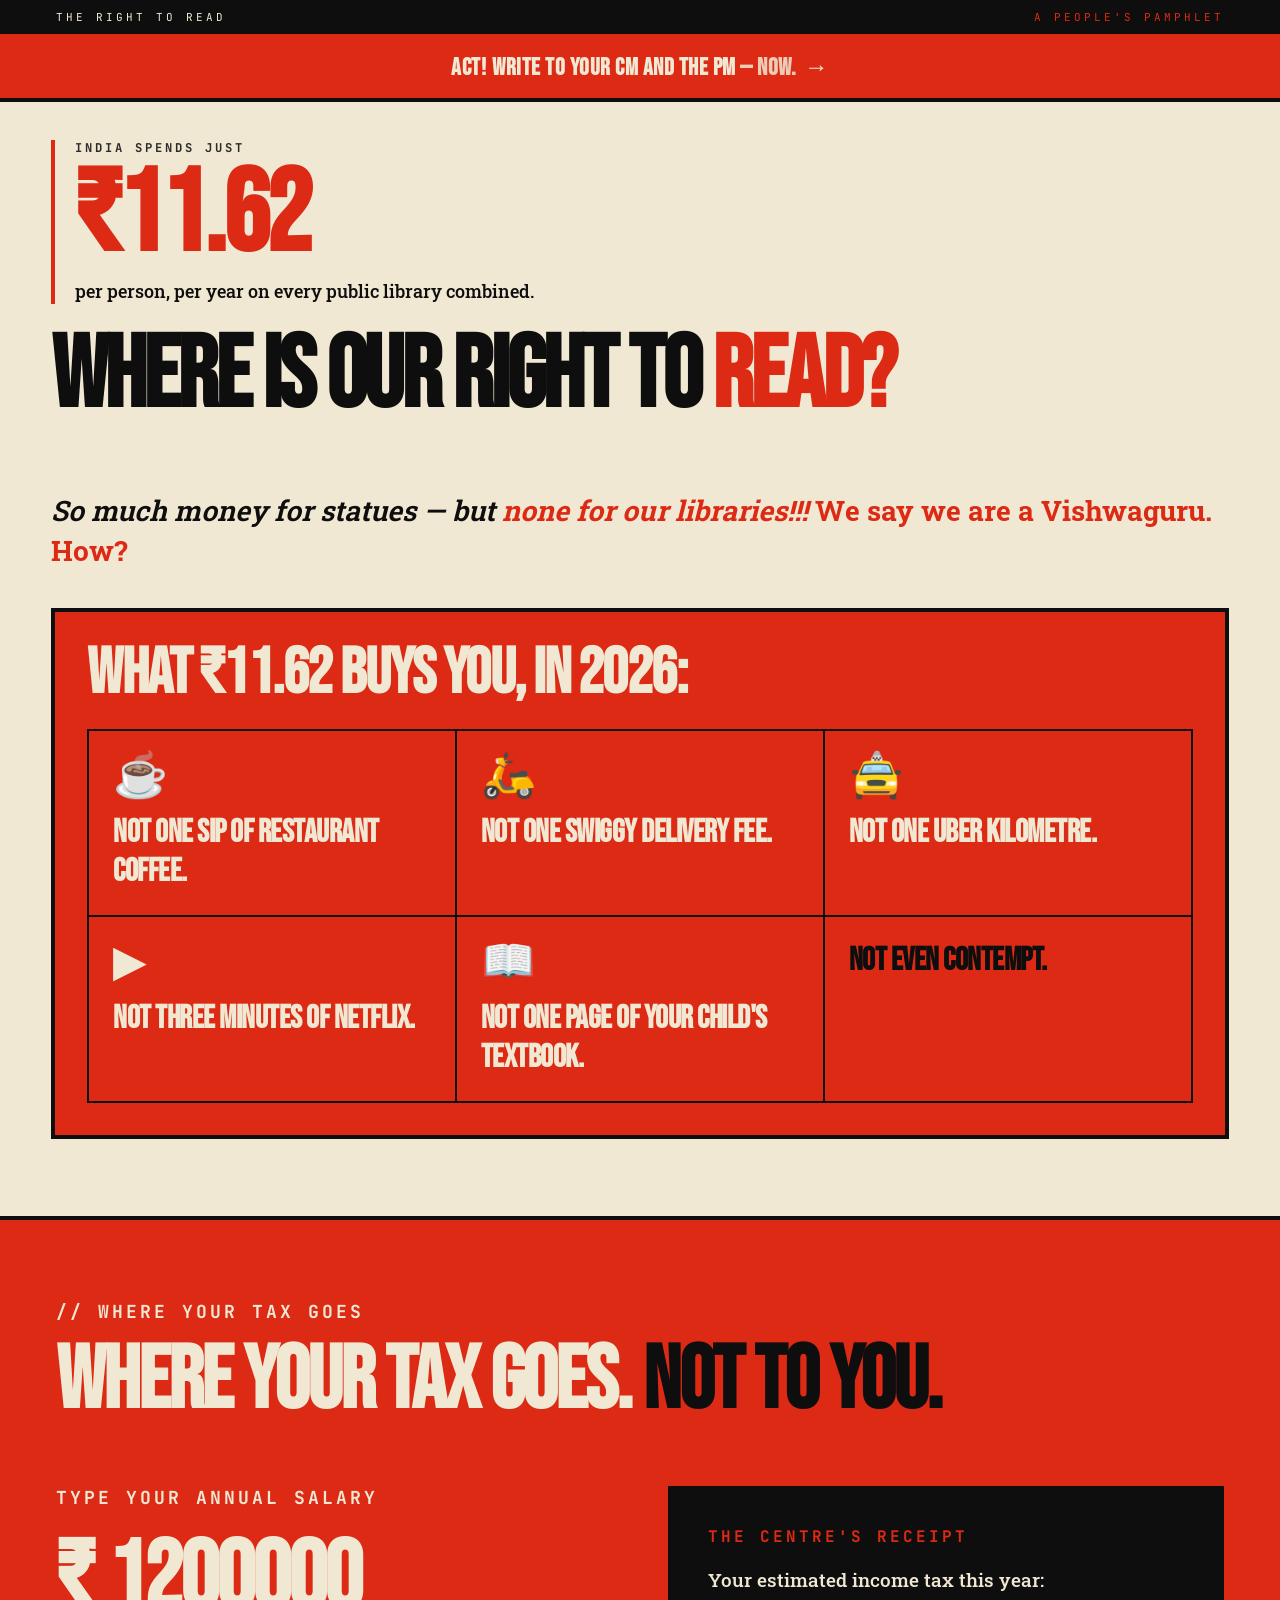
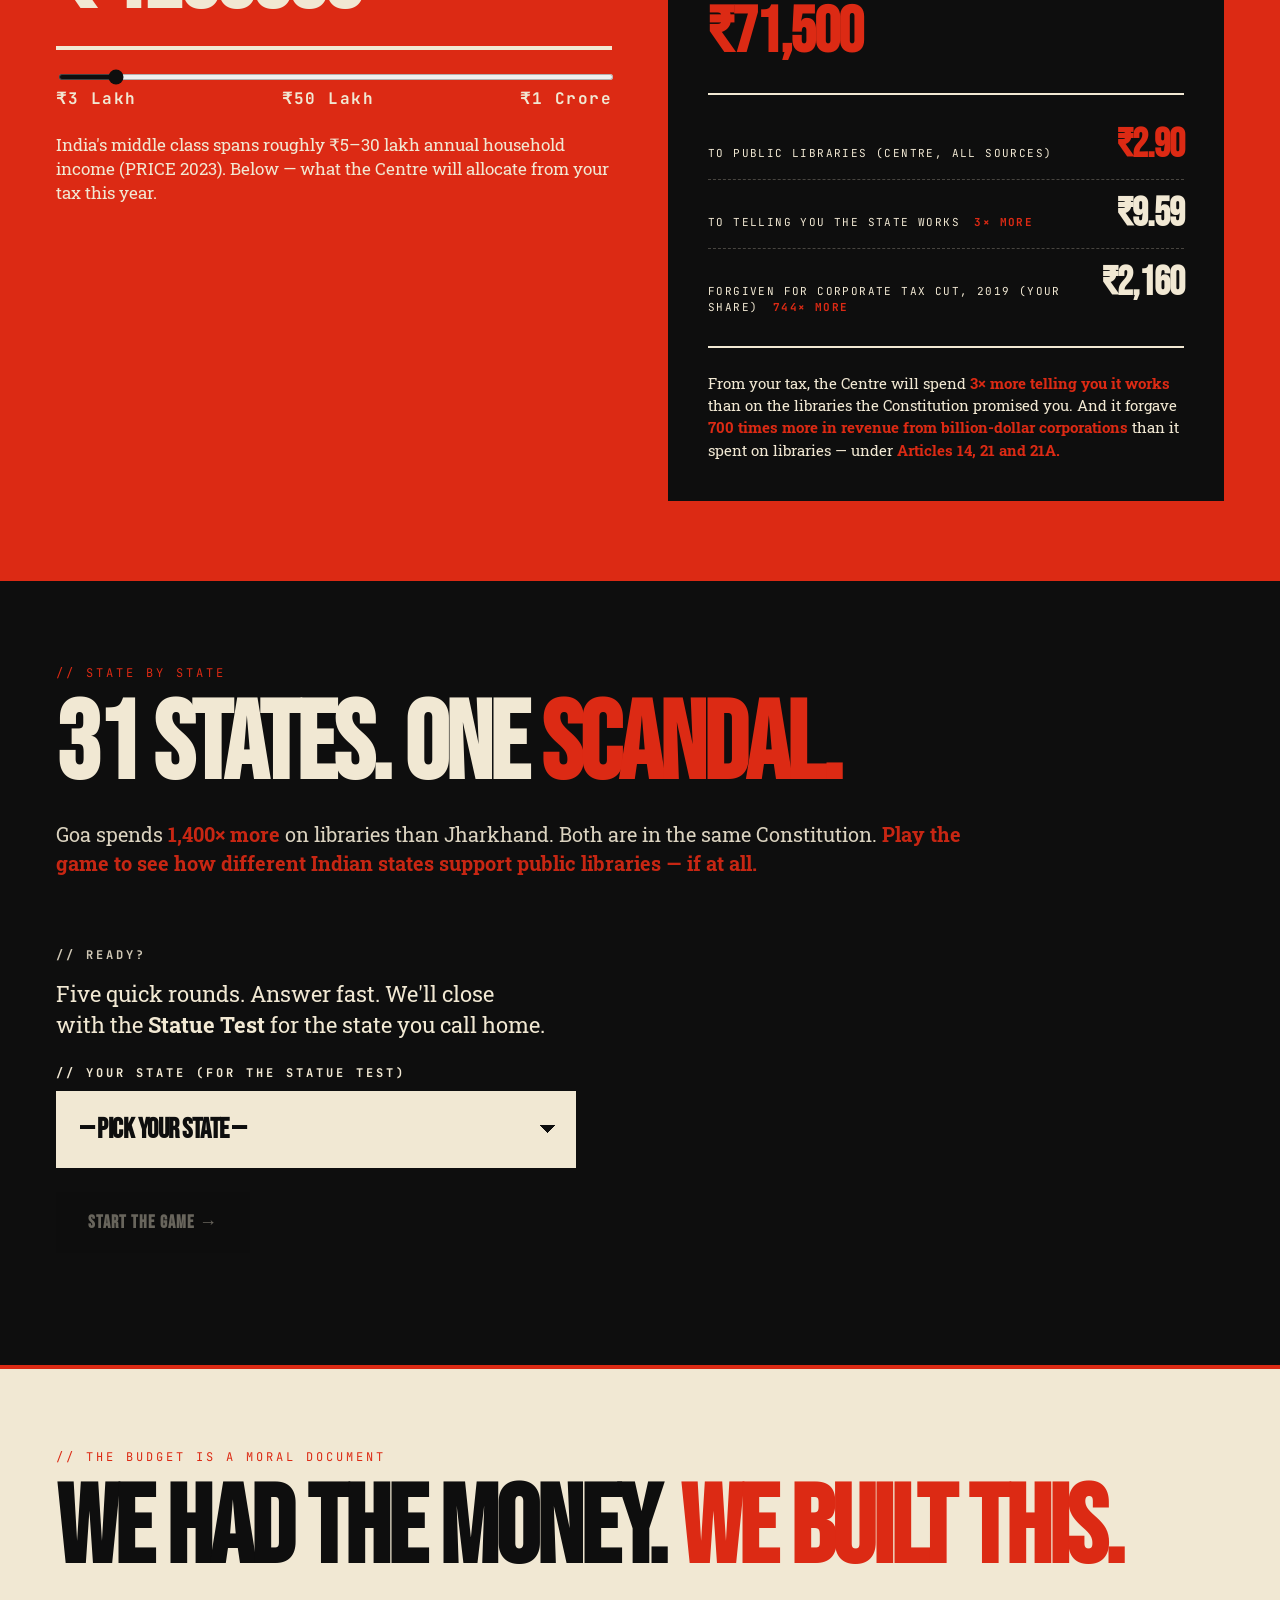
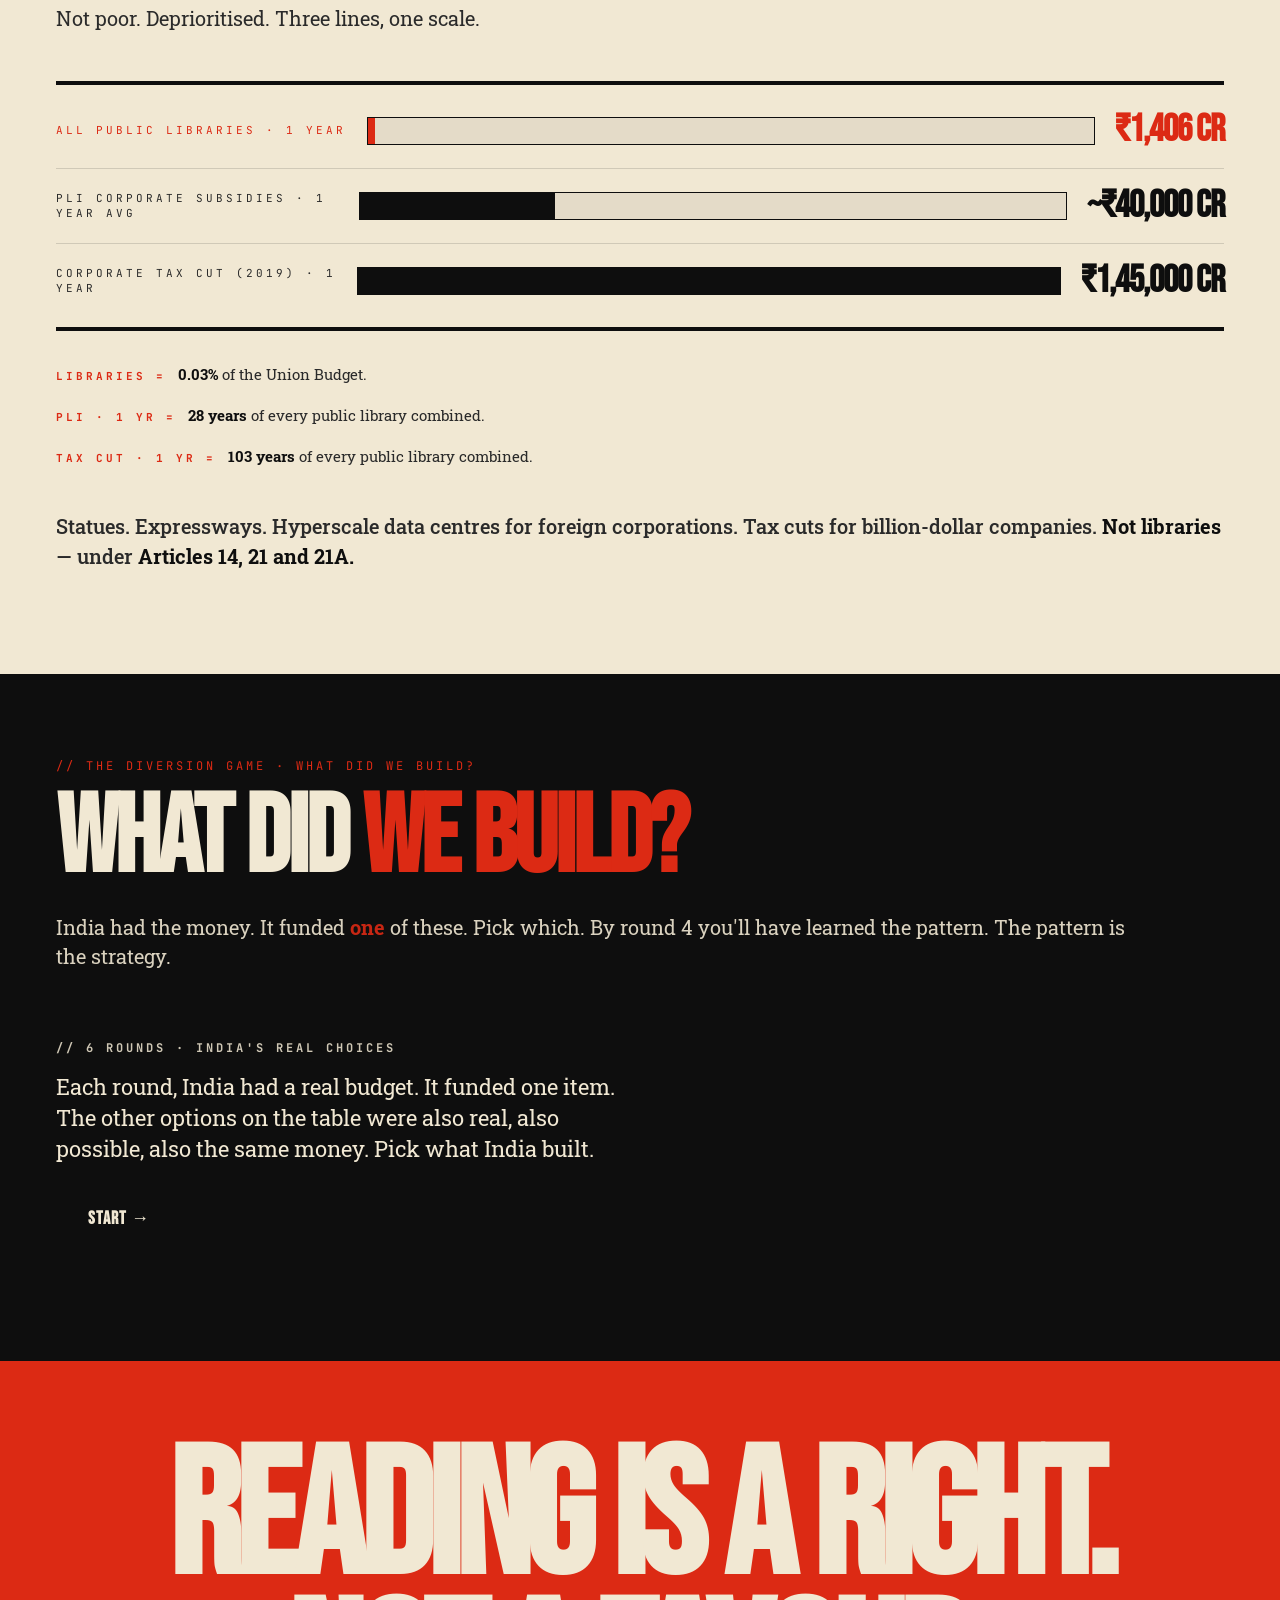
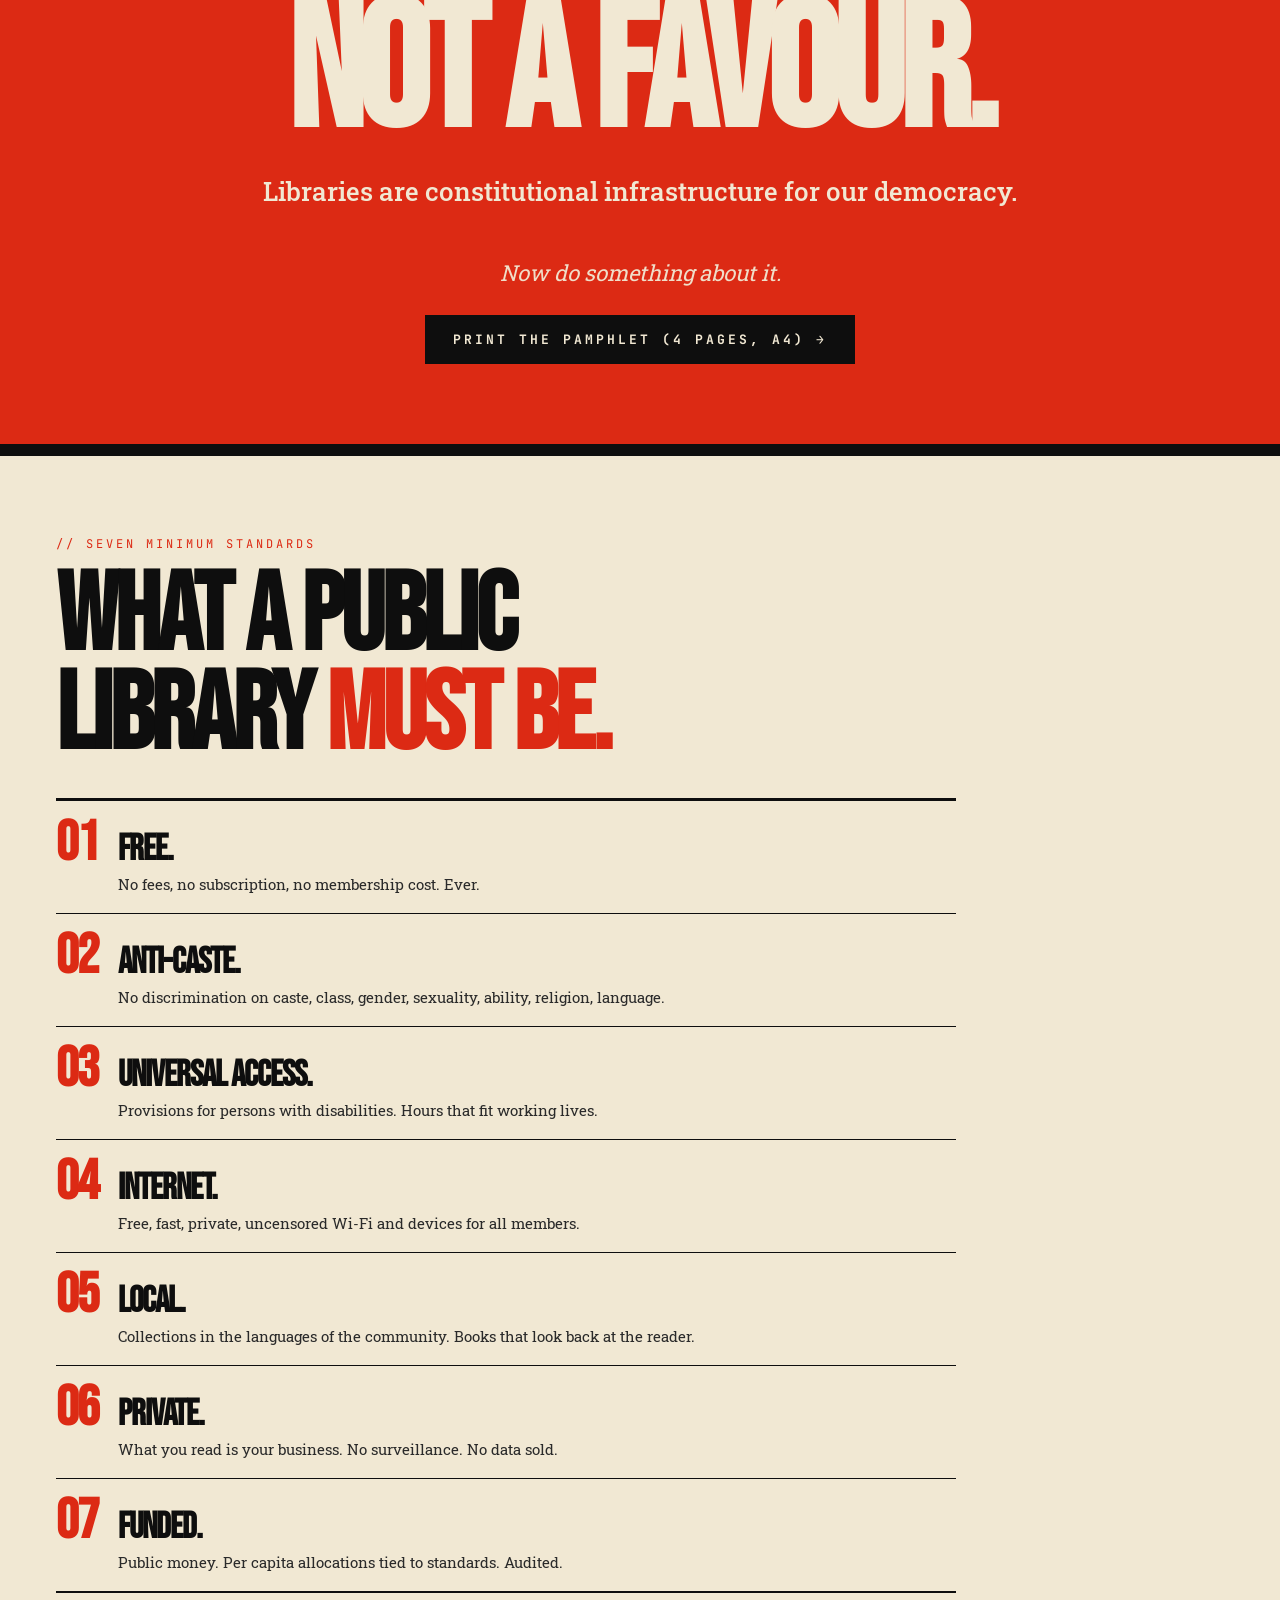
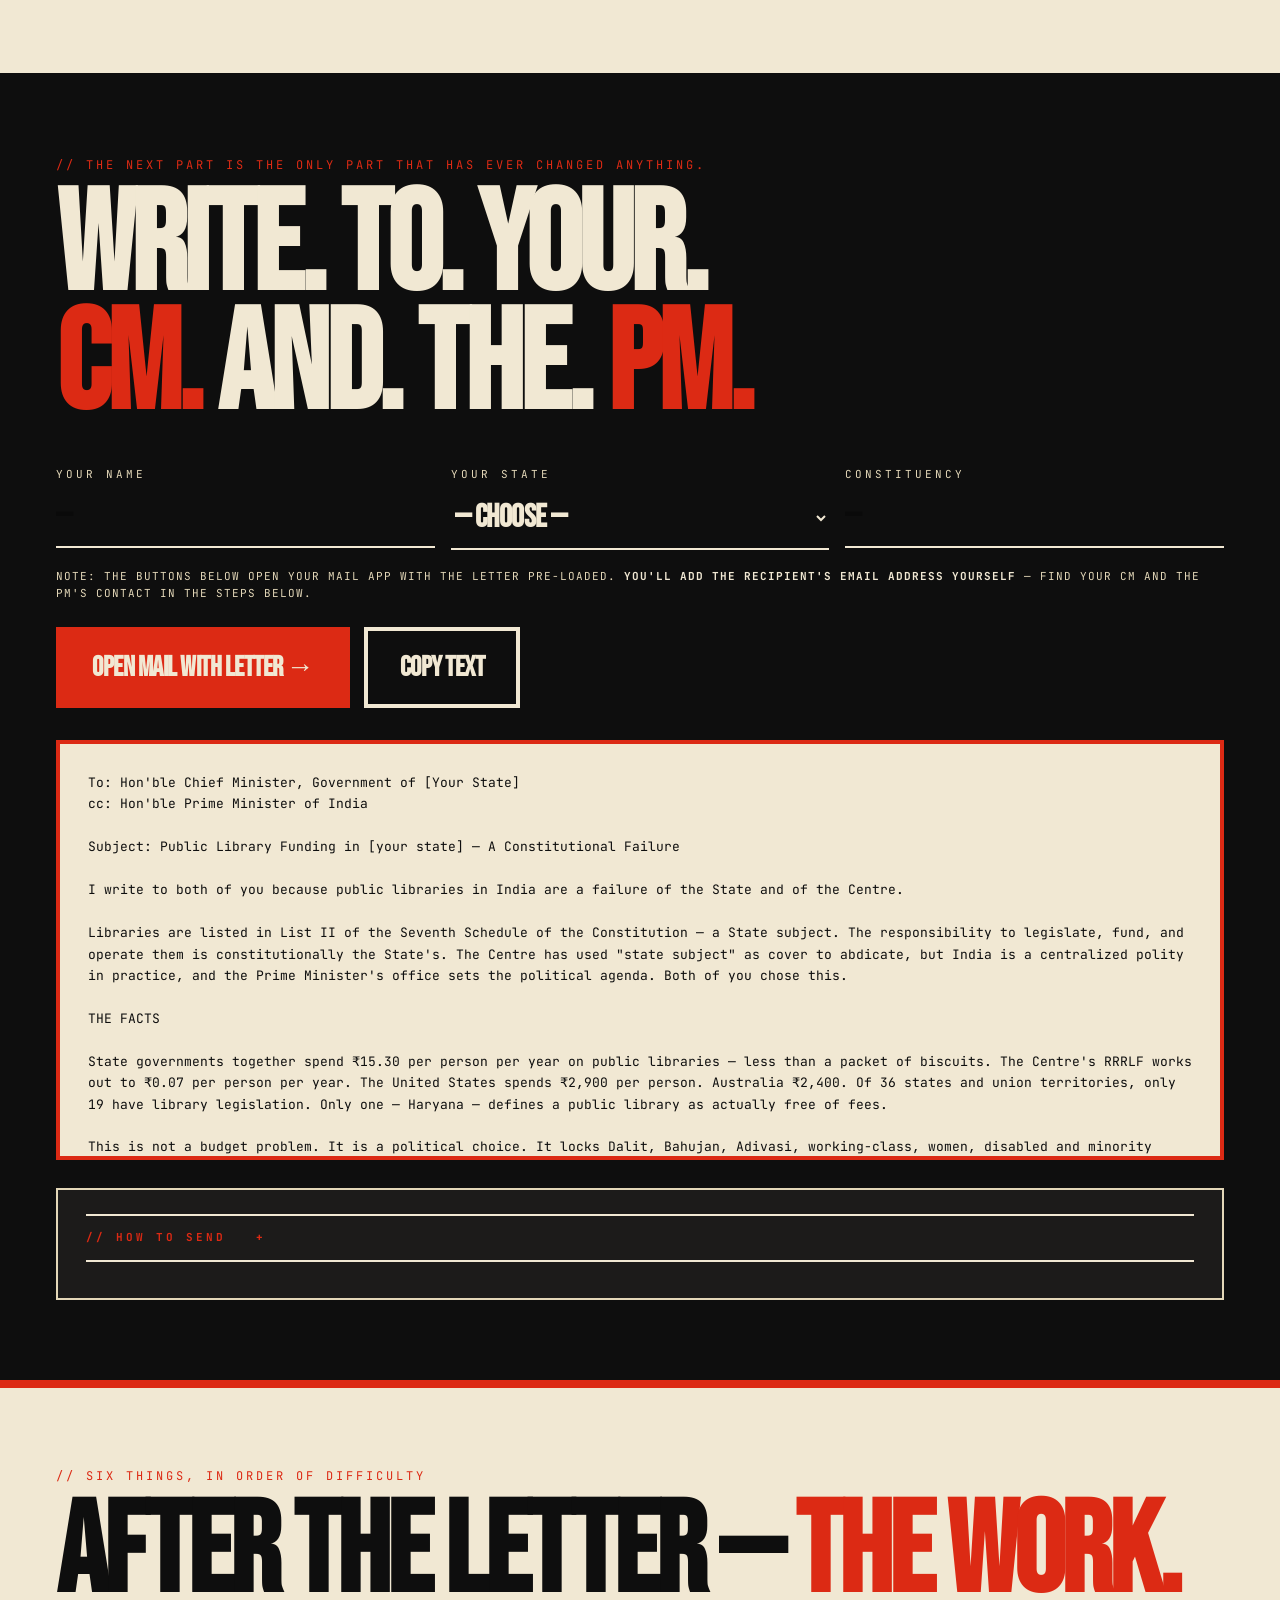
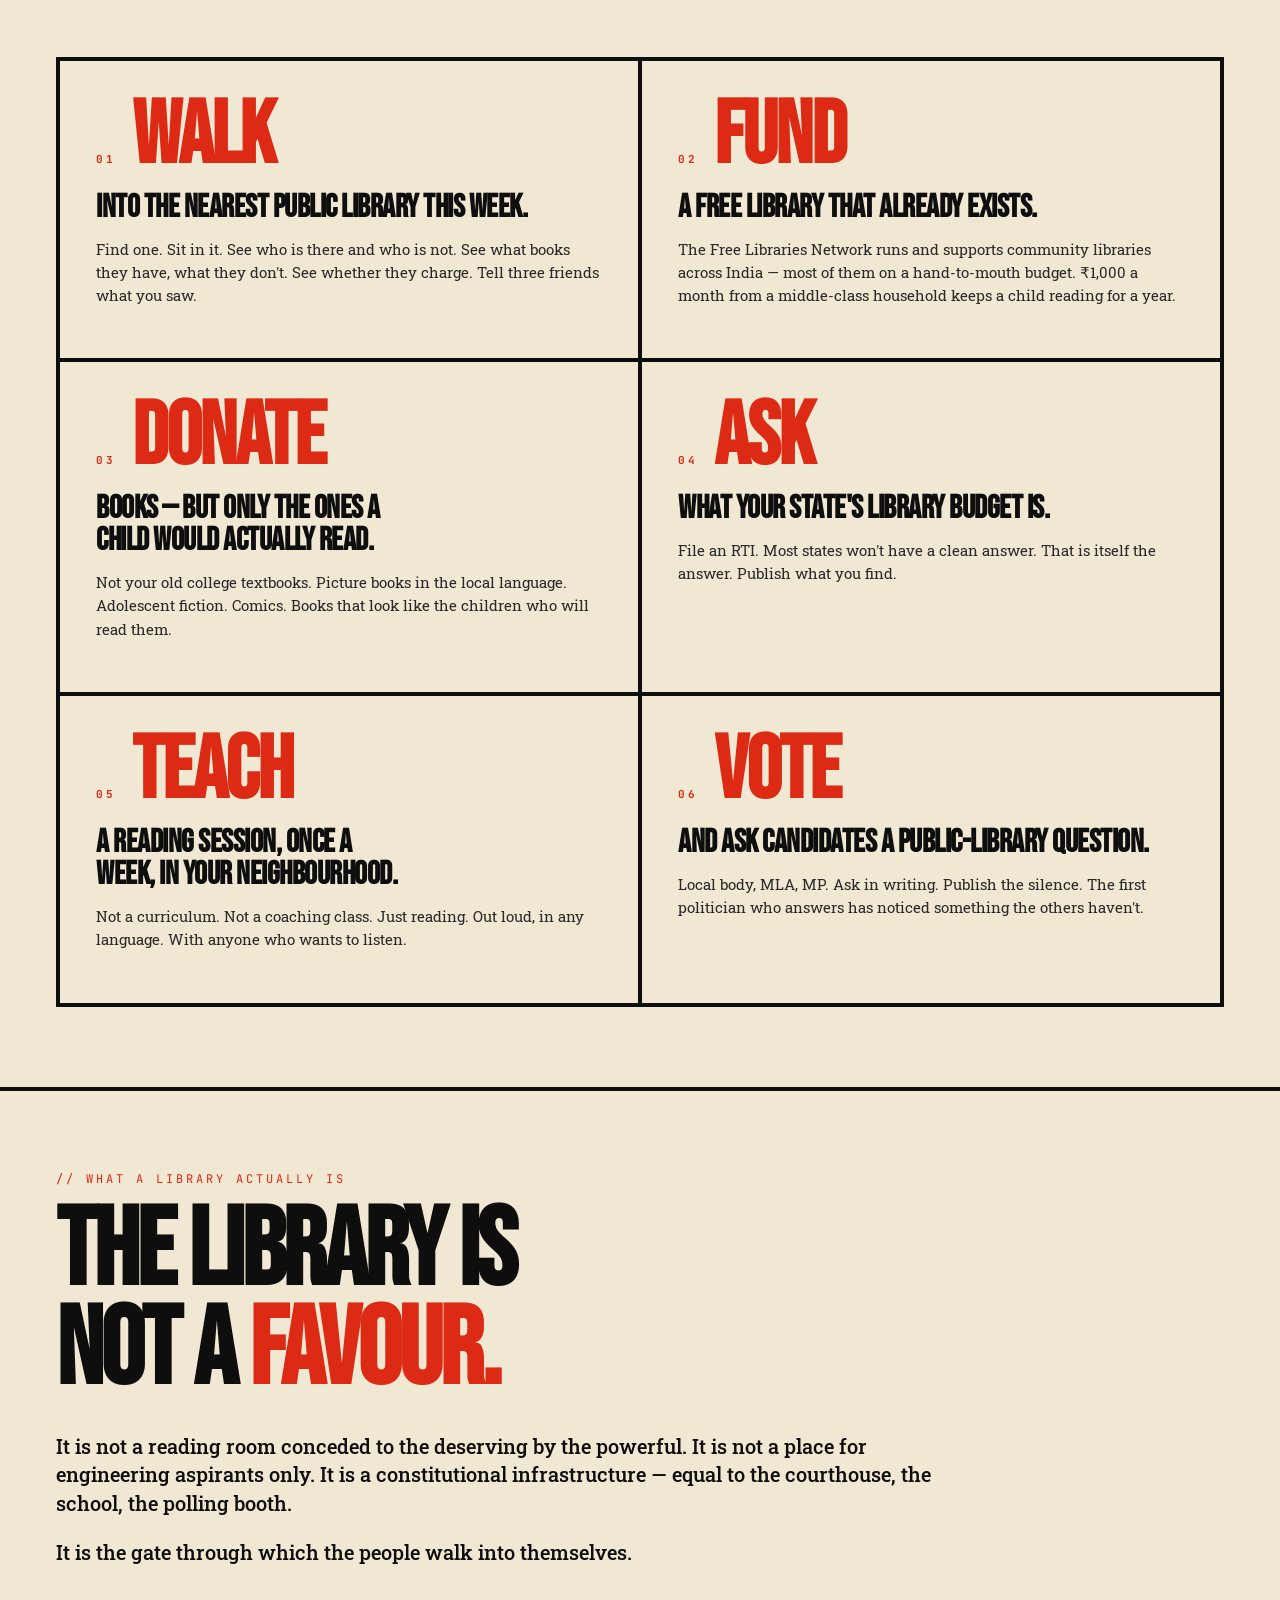
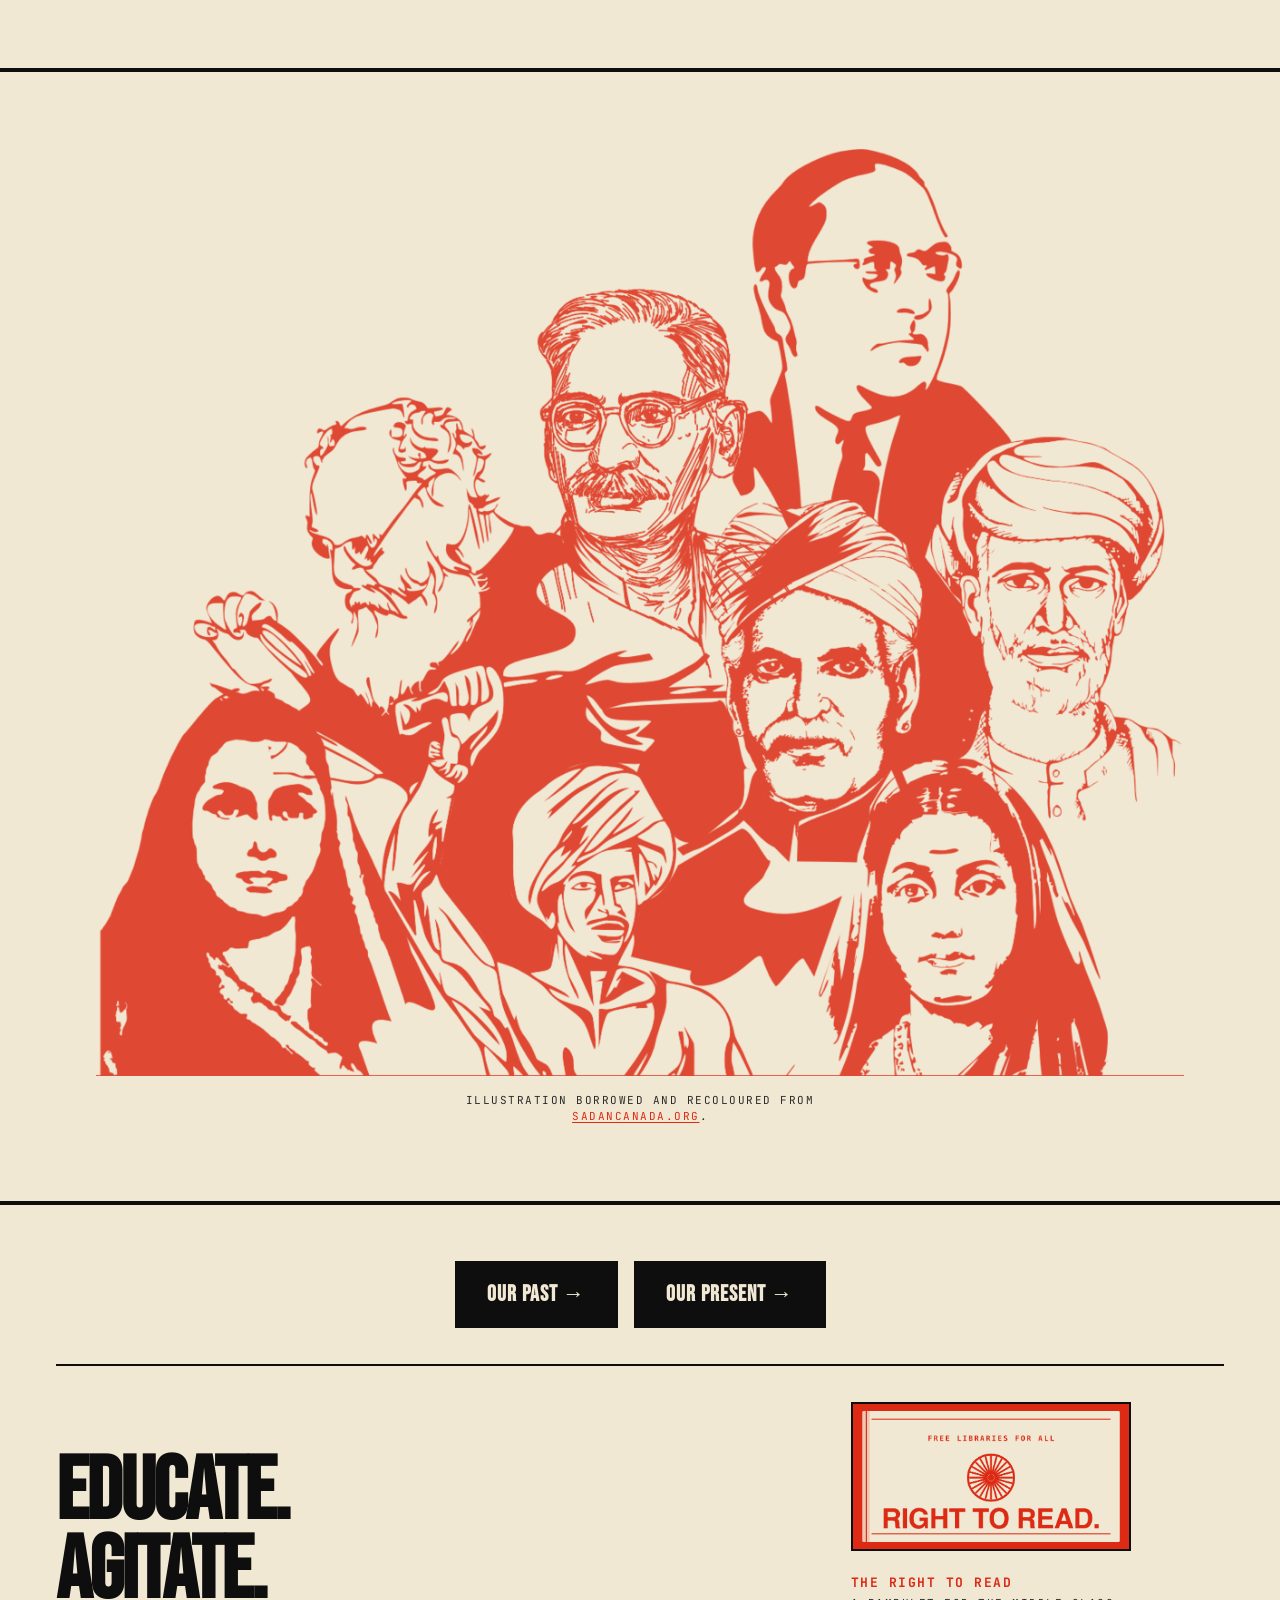
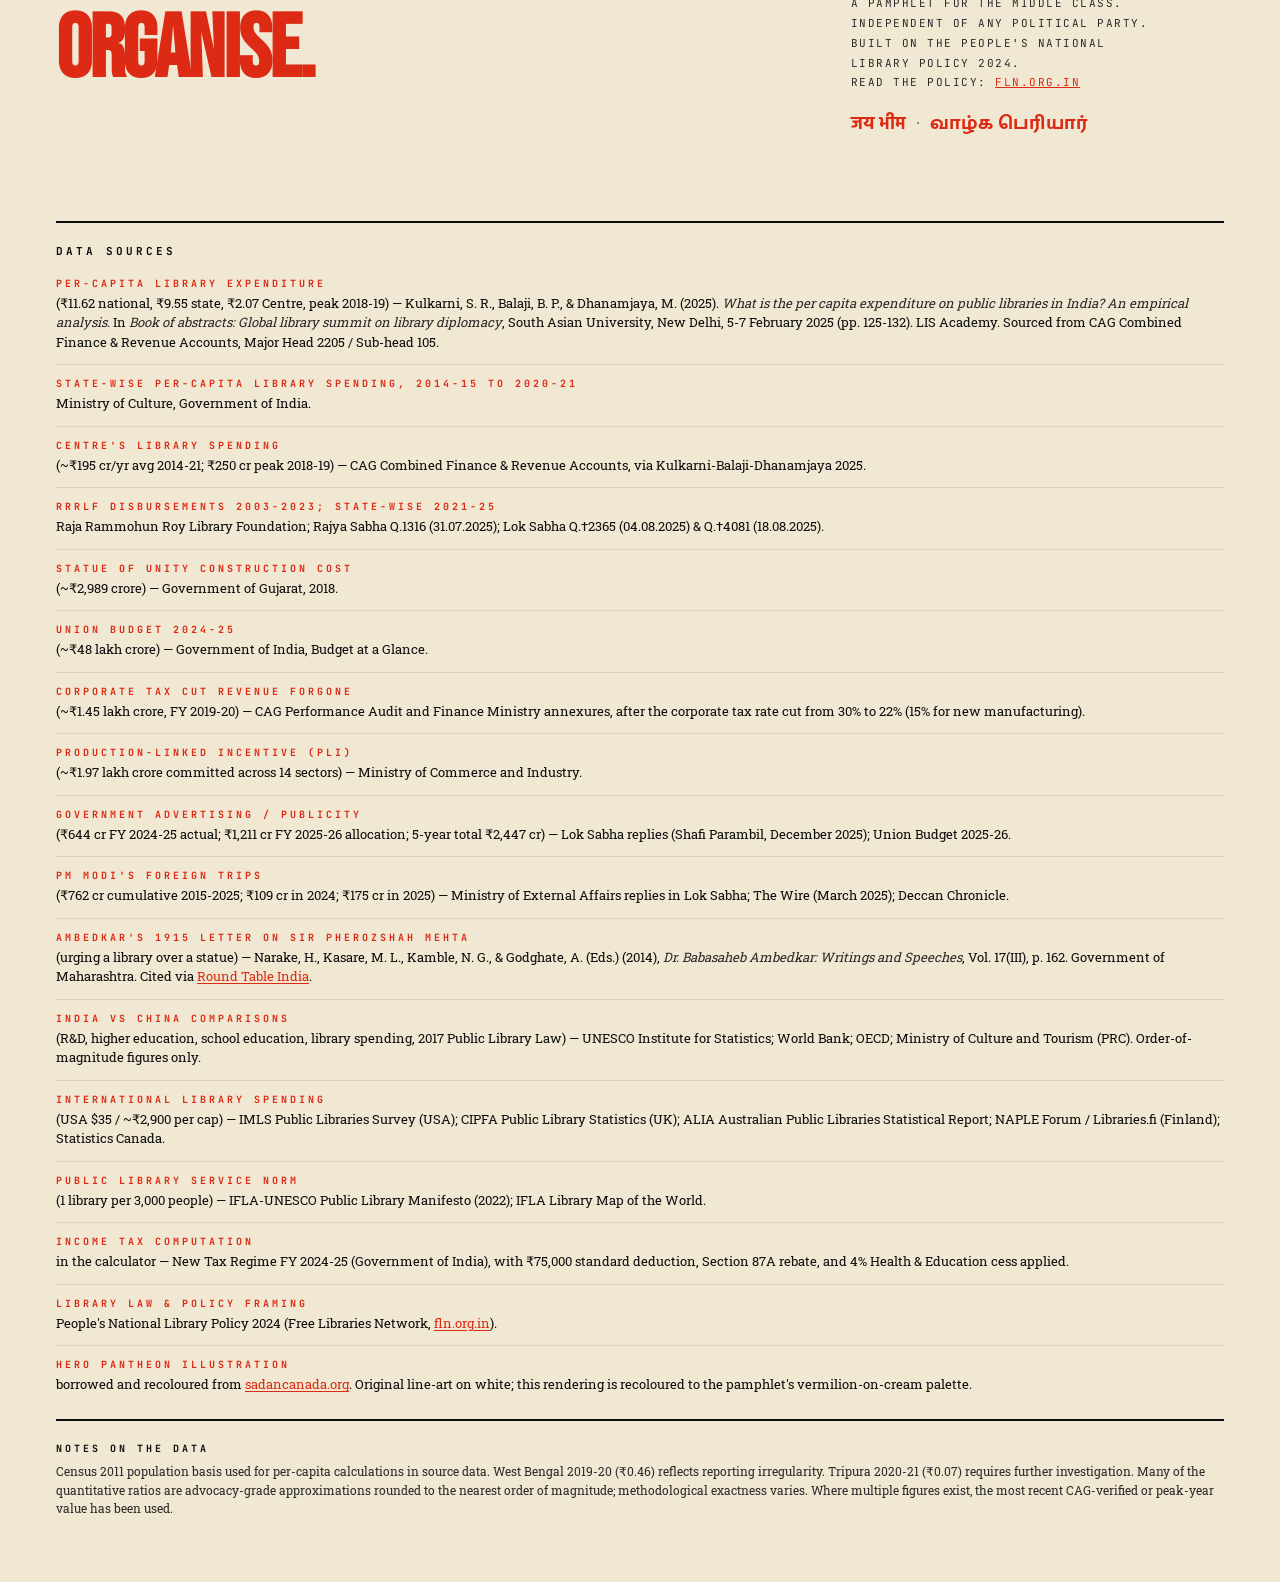
==== commit adb42241: "chore: rename project to The Right to Read" ====
--- a/index.html
+++ b/index.html
@@ -3,7 +3,7 @@
 <head>
 <meta charset="UTF-8" />
 <meta name="viewport" content="width=device-width, initial-scale=1.0" />
-<title>Right to Read — Free Libraries for All</title>
+<title>Right to Read — The Right to Read</title>
 <meta name="description" content="One statue = two years of India's entire library budget. India spends ₹11.62 per person, per year on every public library combined. Built on the People's National Library Policy 2024." />
 
 <!-- Favicon — Savitribai-evoking silhouette, cream on vermilion (pamphlet palette) -->
@@ -17,29 +17,29 @@
 <!-- Canonical + Open Graph + Twitter card for link unfurls -->
 <link rel="canonical" href="https://theright2read.org/" />
 <meta property="og:type" content="website" />
-<meta property="og:site_name" content="Right to Read — Free Libraries for All" />
+<meta property="og:site_name" content="Right to Read — The Right to Read" />
 <meta property="og:url" content="https://theright2read.org/" />
-<meta property="og:title" content="Right to Read — Free Libraries for All" />
+<meta property="og:title" content="Right to Read — The Right to Read" />
 <meta property="og:description" content="ONE STATUE = TWO YEARS OF INDIA'S ENTIRE LIBRARY BUDGET. India spends ₹11.62 per person, per year on public libraries. The Centre forgave 100x more in corporate tax than the country spent on every library combined. Educate. Agitate. Organise." />
 <meta property="og:locale" content="en_IN" />
 <meta name="twitter:card" content="summary_large_image" />
-<meta name="twitter:title" content="Right to Read — Free Libraries for All" />
+<meta name="twitter:title" content="Right to Read — The Right to Read" />
 <meta name="twitter:description" content="A people's pamphlet on India's public library neglect. Built on the People's National Library Policy 2024." />
 <meta property="og:image" content="https://theright2read.org/assets/og-image.png?v=2" />
 <meta property="og:image:secure_url" content="https://theright2read.org/assets/og-image.png?v=2" />
 <meta property="og:image:type" content="image/png" />
 <meta property="og:image:width" content="1600" />
 <meta property="og:image:height" content="838" />
-<meta property="og:image:alt" content="Right to Read — Free Libraries for All. One statue = two years of India's entire library budget." />
+<meta property="og:image:alt" content="Right to Read — The Right to Read. One statue = two years of India's entire library budget." />
 <meta name="twitter:image" content="https://theright2read.org/assets/og-image.png?v=2" />
-<meta name="twitter:image:alt" content="Right to Read — Free Libraries for All. One statue = two years of India's entire library budget." />
+<meta name="twitter:image:alt" content="Right to Read — The Right to Read. One statue = two years of India's entire library budget." />
 
 
 <link rel="preconnect" href="https://fonts.googleapis.com" />
 <link rel="preconnect" href="https://fonts.gstatic.com" crossorigin />
 <link href="https://fonts.googleapis.com/css2?family=Bebas+Neue&family=Oswald:wght@600;700;900&family=Roboto+Slab:wght@400;500;700;900&family=Inter+Tight:wght@400;500;600;700&family=JetBrains+Mono:wght@400;500;700&family=Hind:wght@400;500;600;700&family=Hind+Madurai:wght@400;500;600;700&family=Hind+Siliguri:wght@400;500;600;700&family=Tiro+Devanagari+Hindi:ital@0;1&family=Noto+Serif+Tamil:wght@400;600;700&family=Noto+Serif+Bengali:wght@400;600;700&display=swap" rel="stylesheet" />
 
-<link rel="stylesheet" href="assets/styles.css?v=37">
+<link rel="stylesheet" href="assets/styles.css?v=39">
 </head>
 <body>
 
@@ -49,7 +49,7 @@
 
   <!-- STRIP -->
   <div class="strip">
-    <span lang="en">Free Libraries For All</span>
+    <span lang="en">The Right to Read</span>
     <span class="accent">A People's Pamphlet</span>
   </div>
 
@@ -464,9 +464,9 @@
       </div>
       <div class="footer-meta">
         <a href="/" class="footer-og-link" aria-label="Right to Read — back to top">
-          <img class="footer-og-card" src="assets/og-image.png?v=2" alt="Right to Read — Free Libraries for All." />
+          <img class="footer-og-card" src="assets/og-image.png?v=2" alt="Right to Read — The Right to Read." />
         </a>
-        <div class="head">Free Libraries For All</div>
+        <div class="head">The Right to Read</div>
         A pamphlet for the middle class.<br>
         Independent of any political party.<br>
         Built on the People's National<br>Library Policy 2024.<br>
@@ -559,9 +559,9 @@
 
 </main>
 
-<script src="assets/data.js?v=37"></script>
-<script src="assets/helpers.js?v=37"></script>
-<script src="assets/games.js?v=37"></script>
-<script src="assets/main.js?v=37"></script>
+<script src="assets/data.js?v=39"></script>
+<script src="assets/helpers.js?v=39"></script>
+<script src="assets/games.js?v=39"></script>
+<script src="assets/main.js?v=39"></script>
 </body>
 </html>
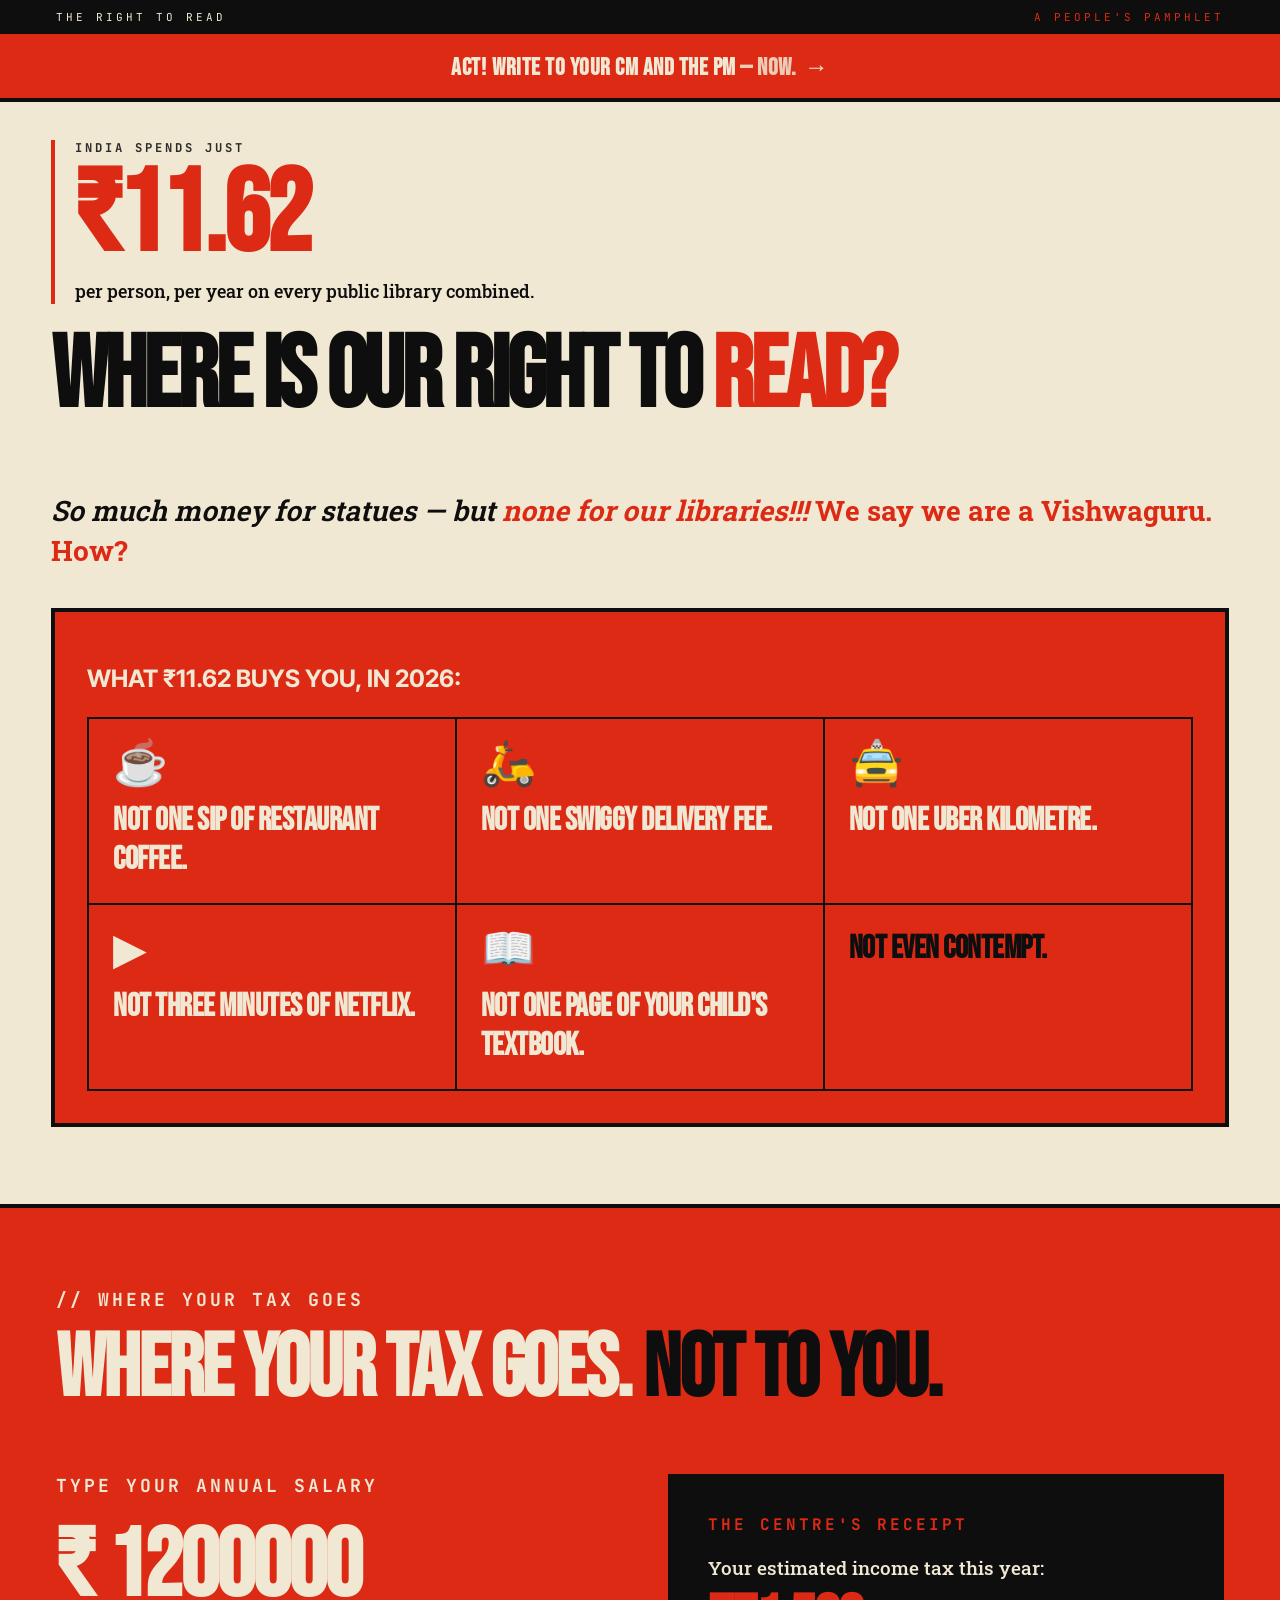
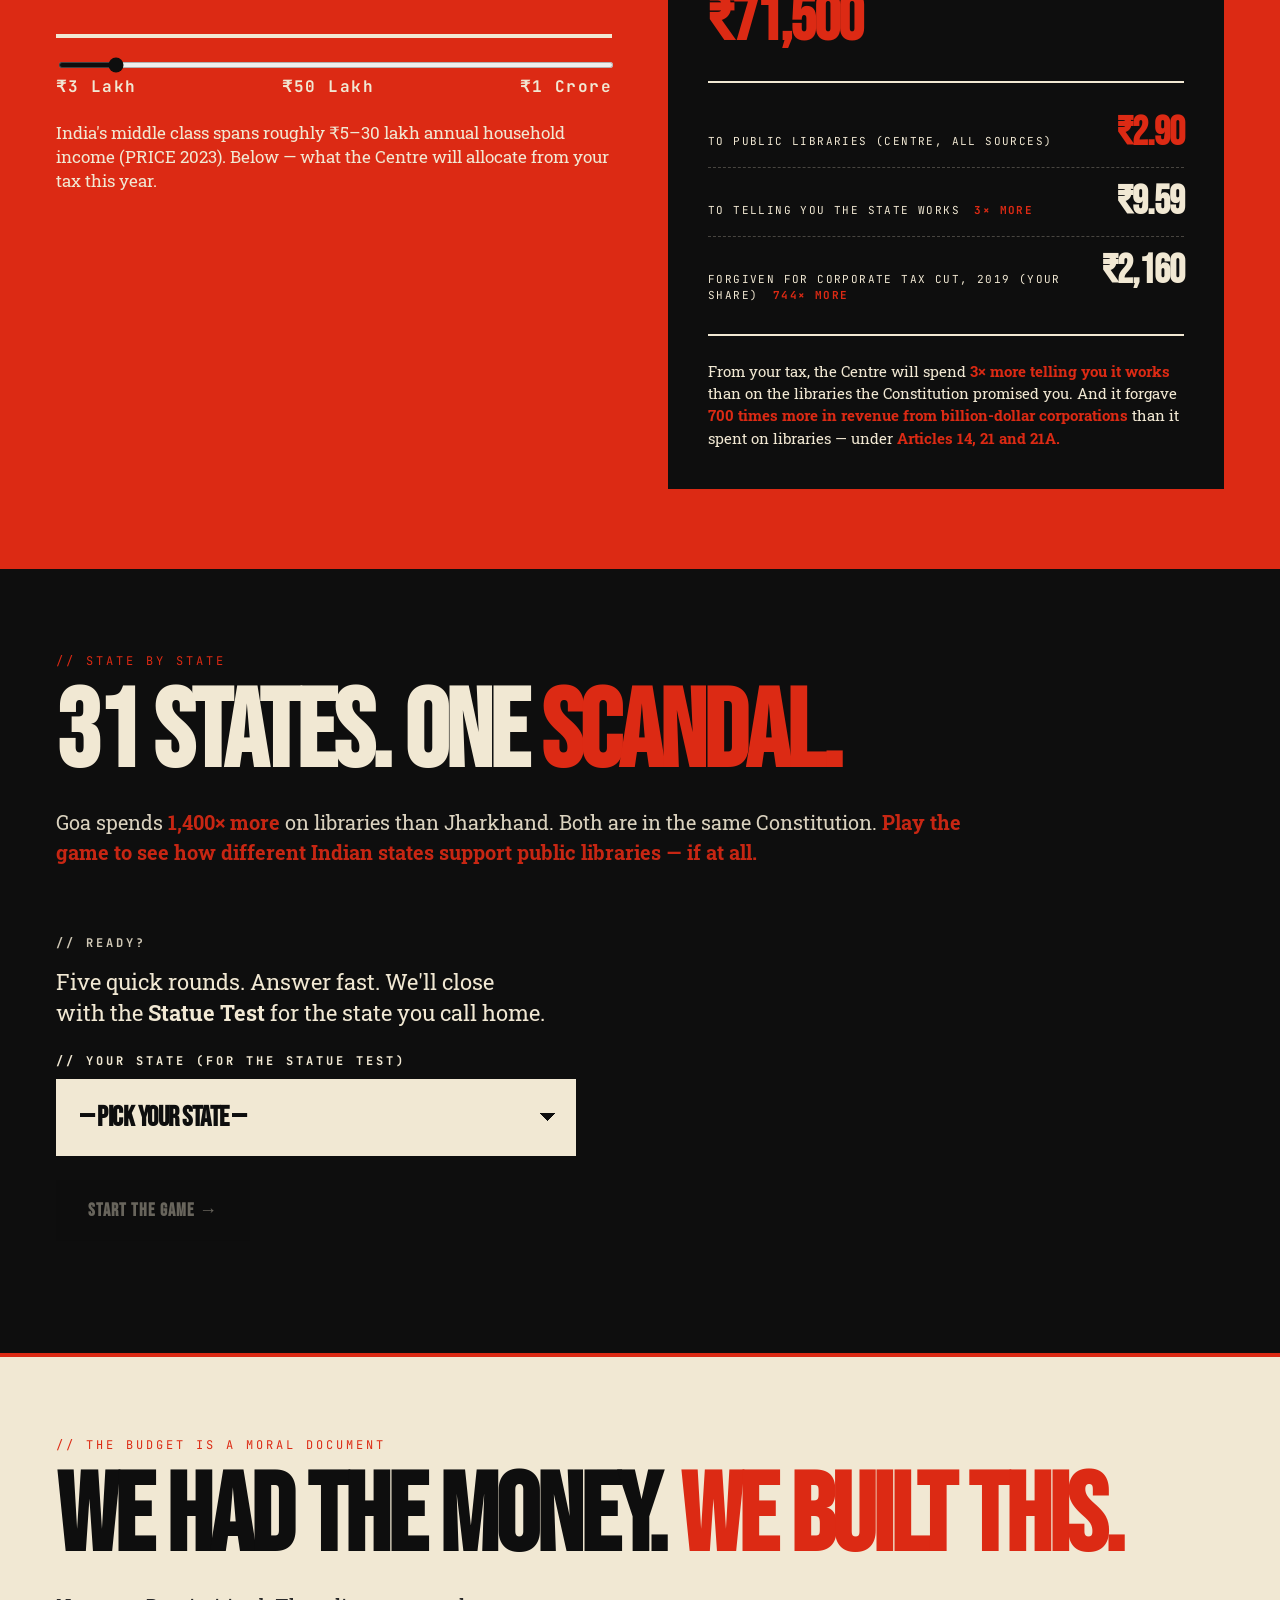
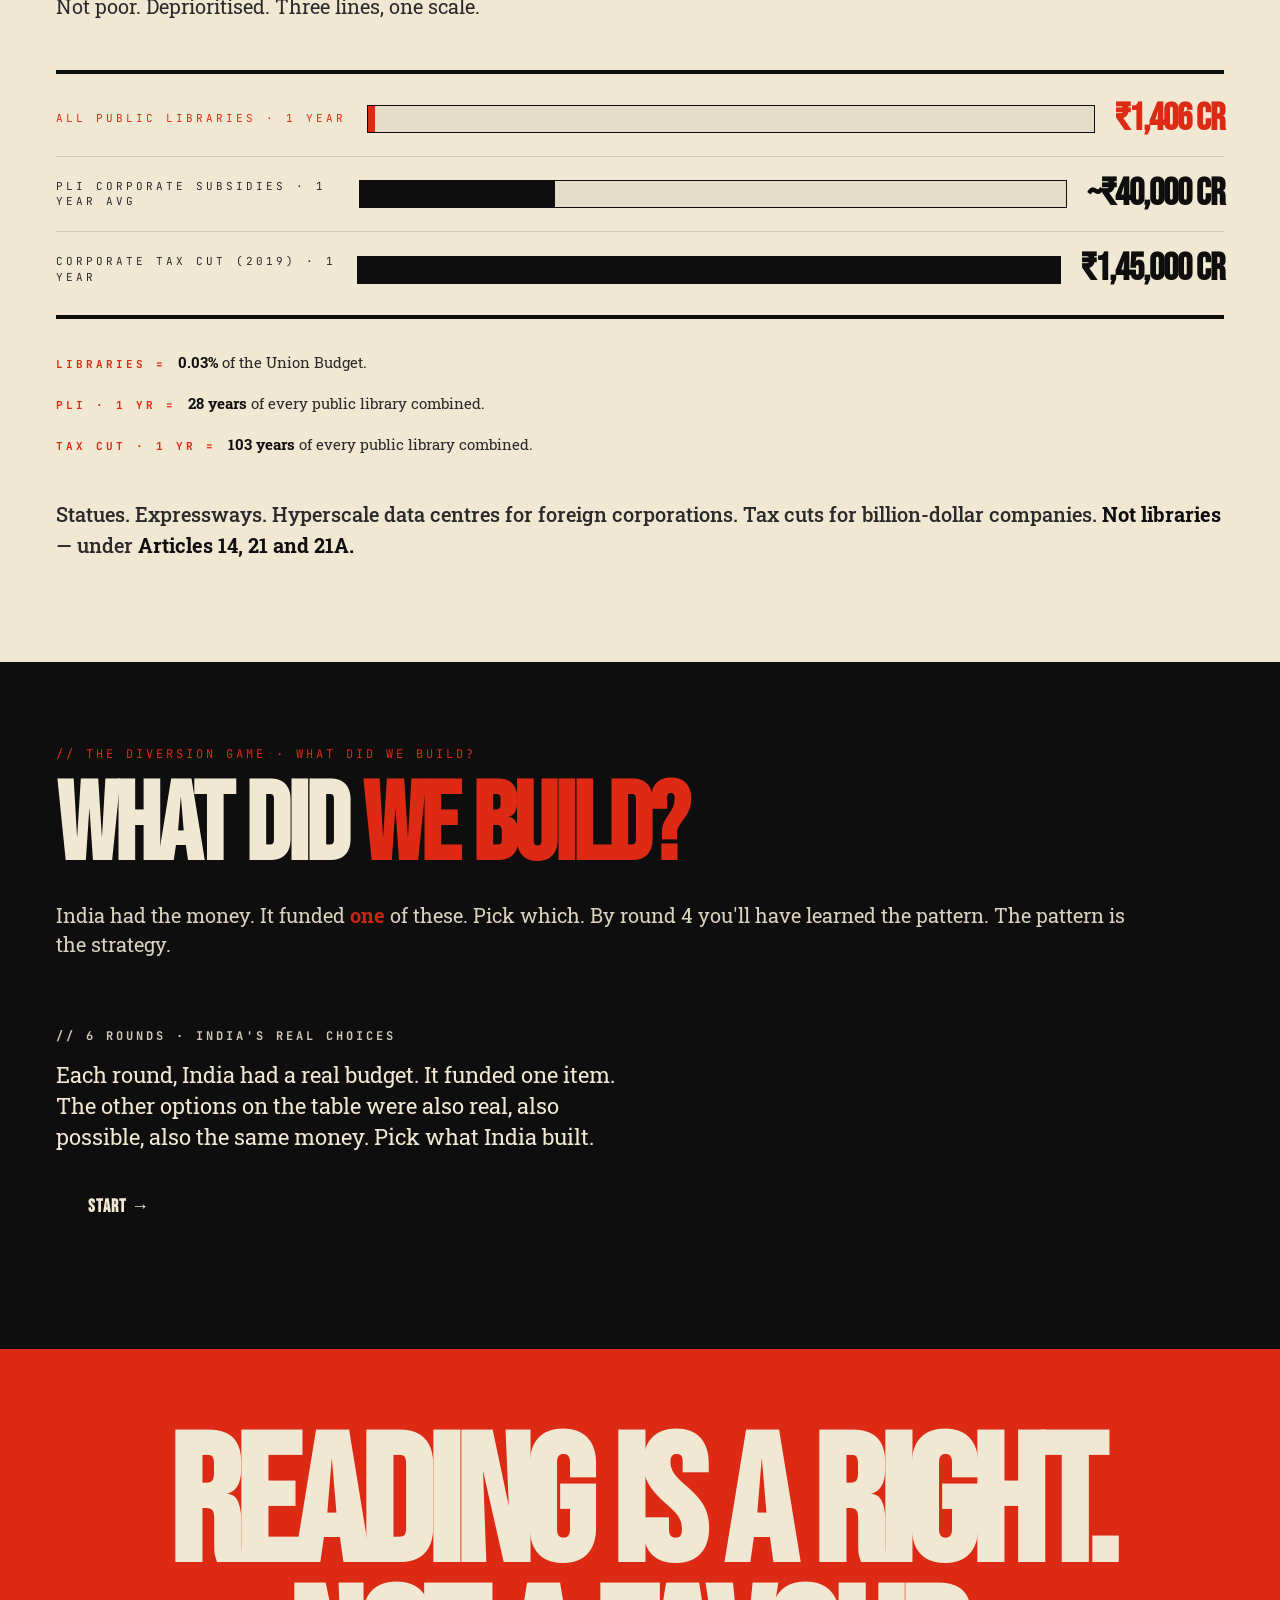
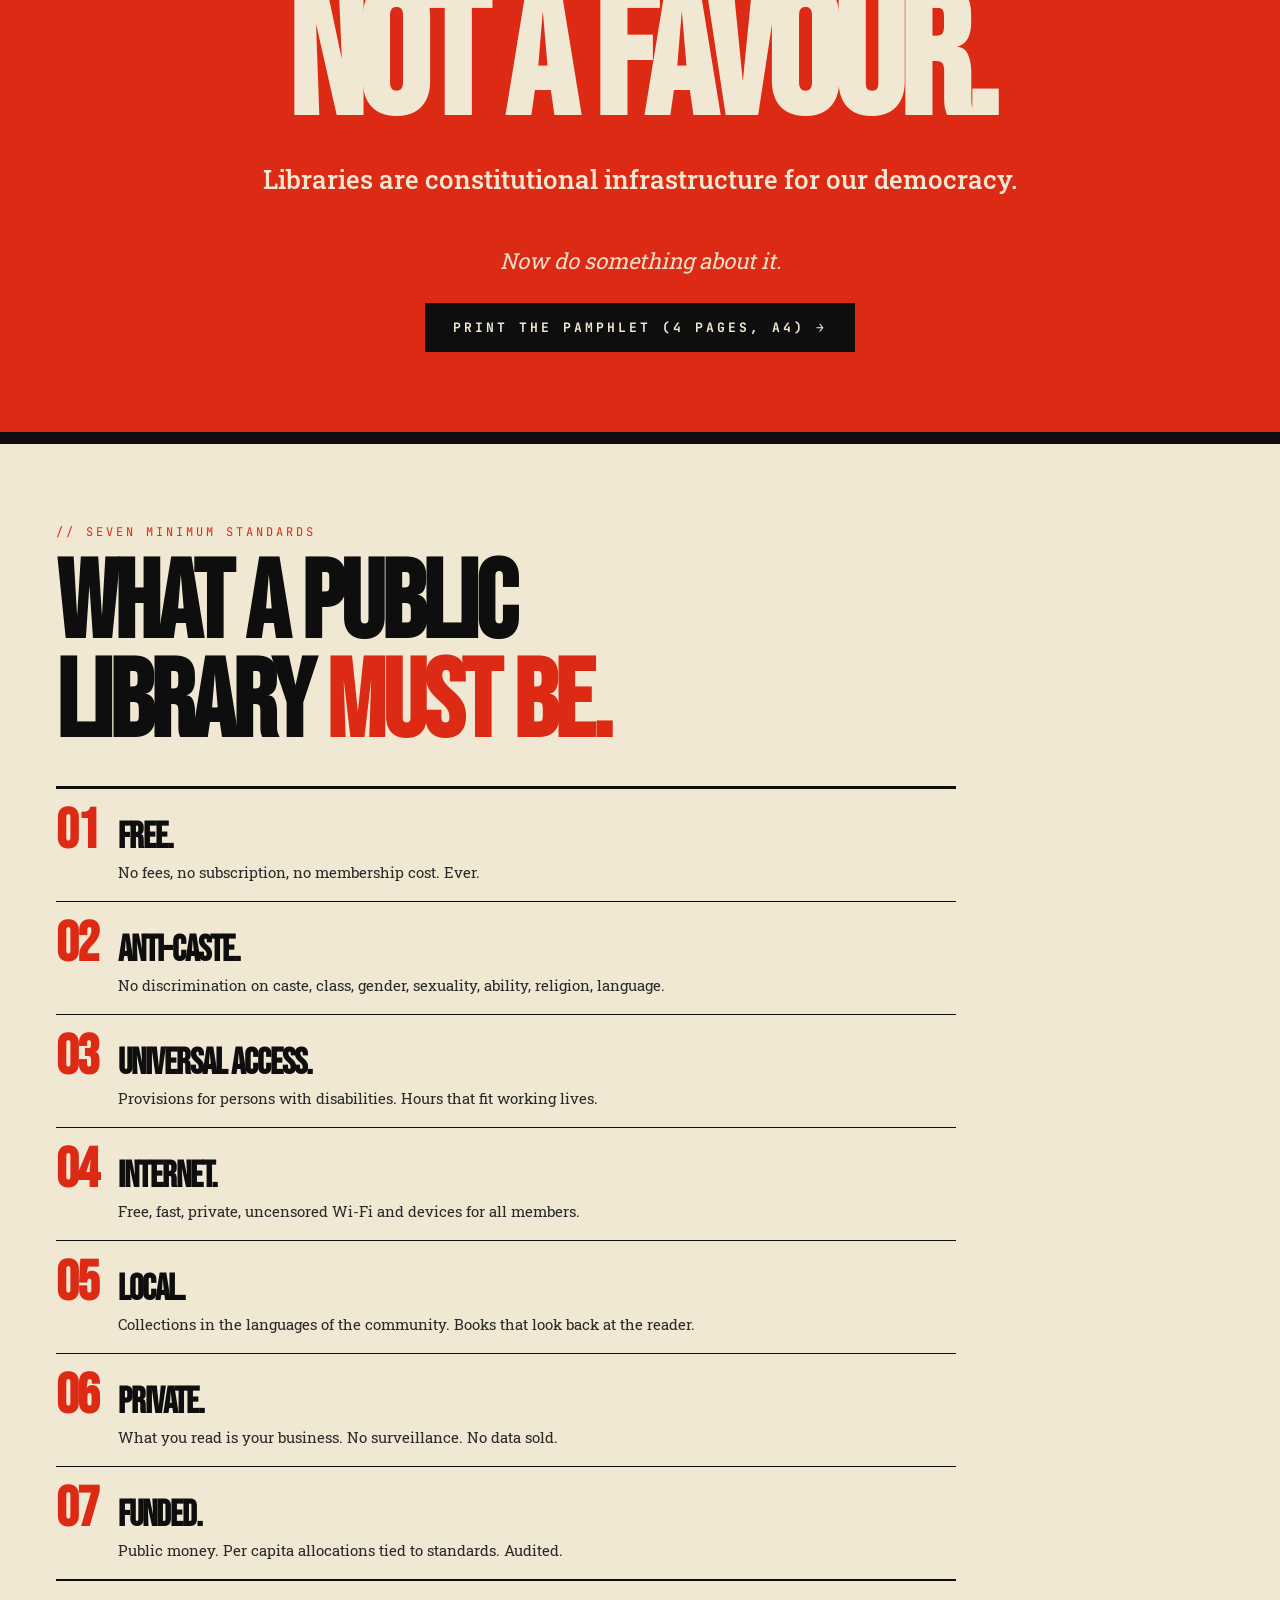
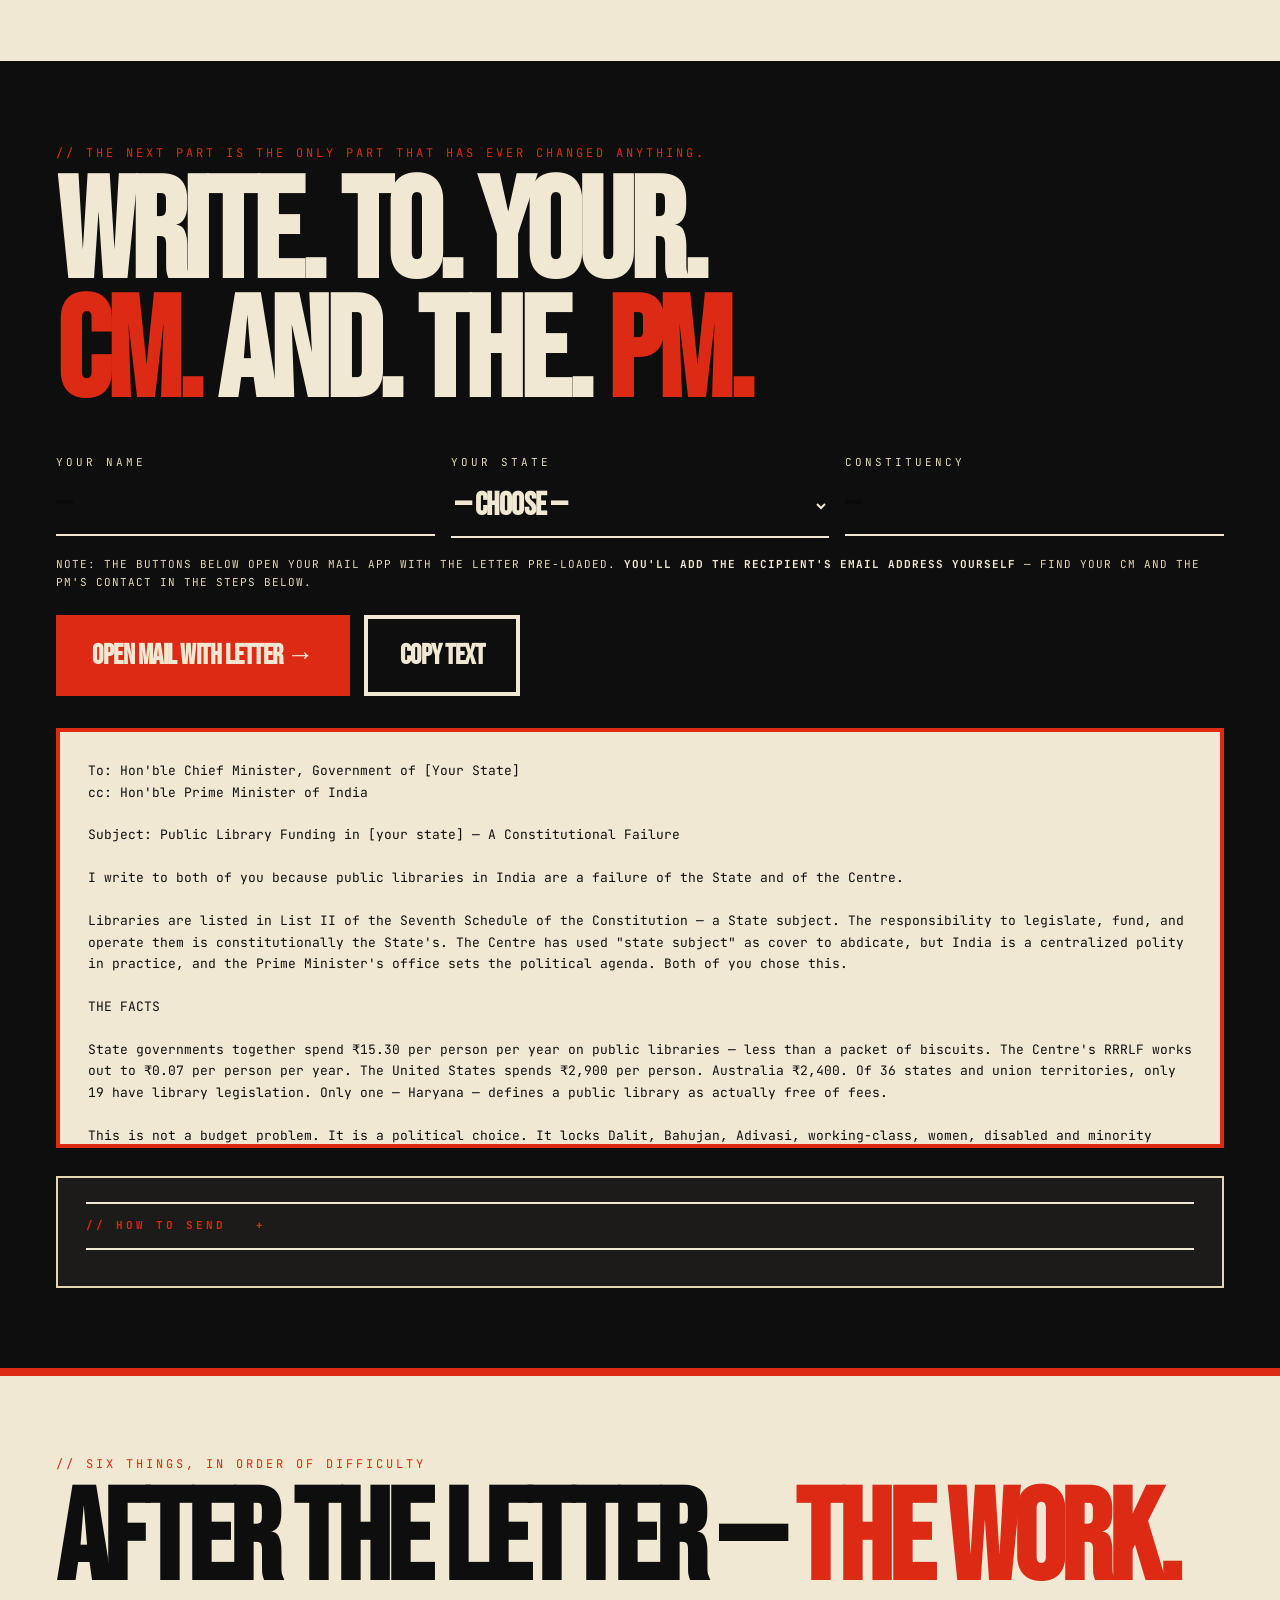
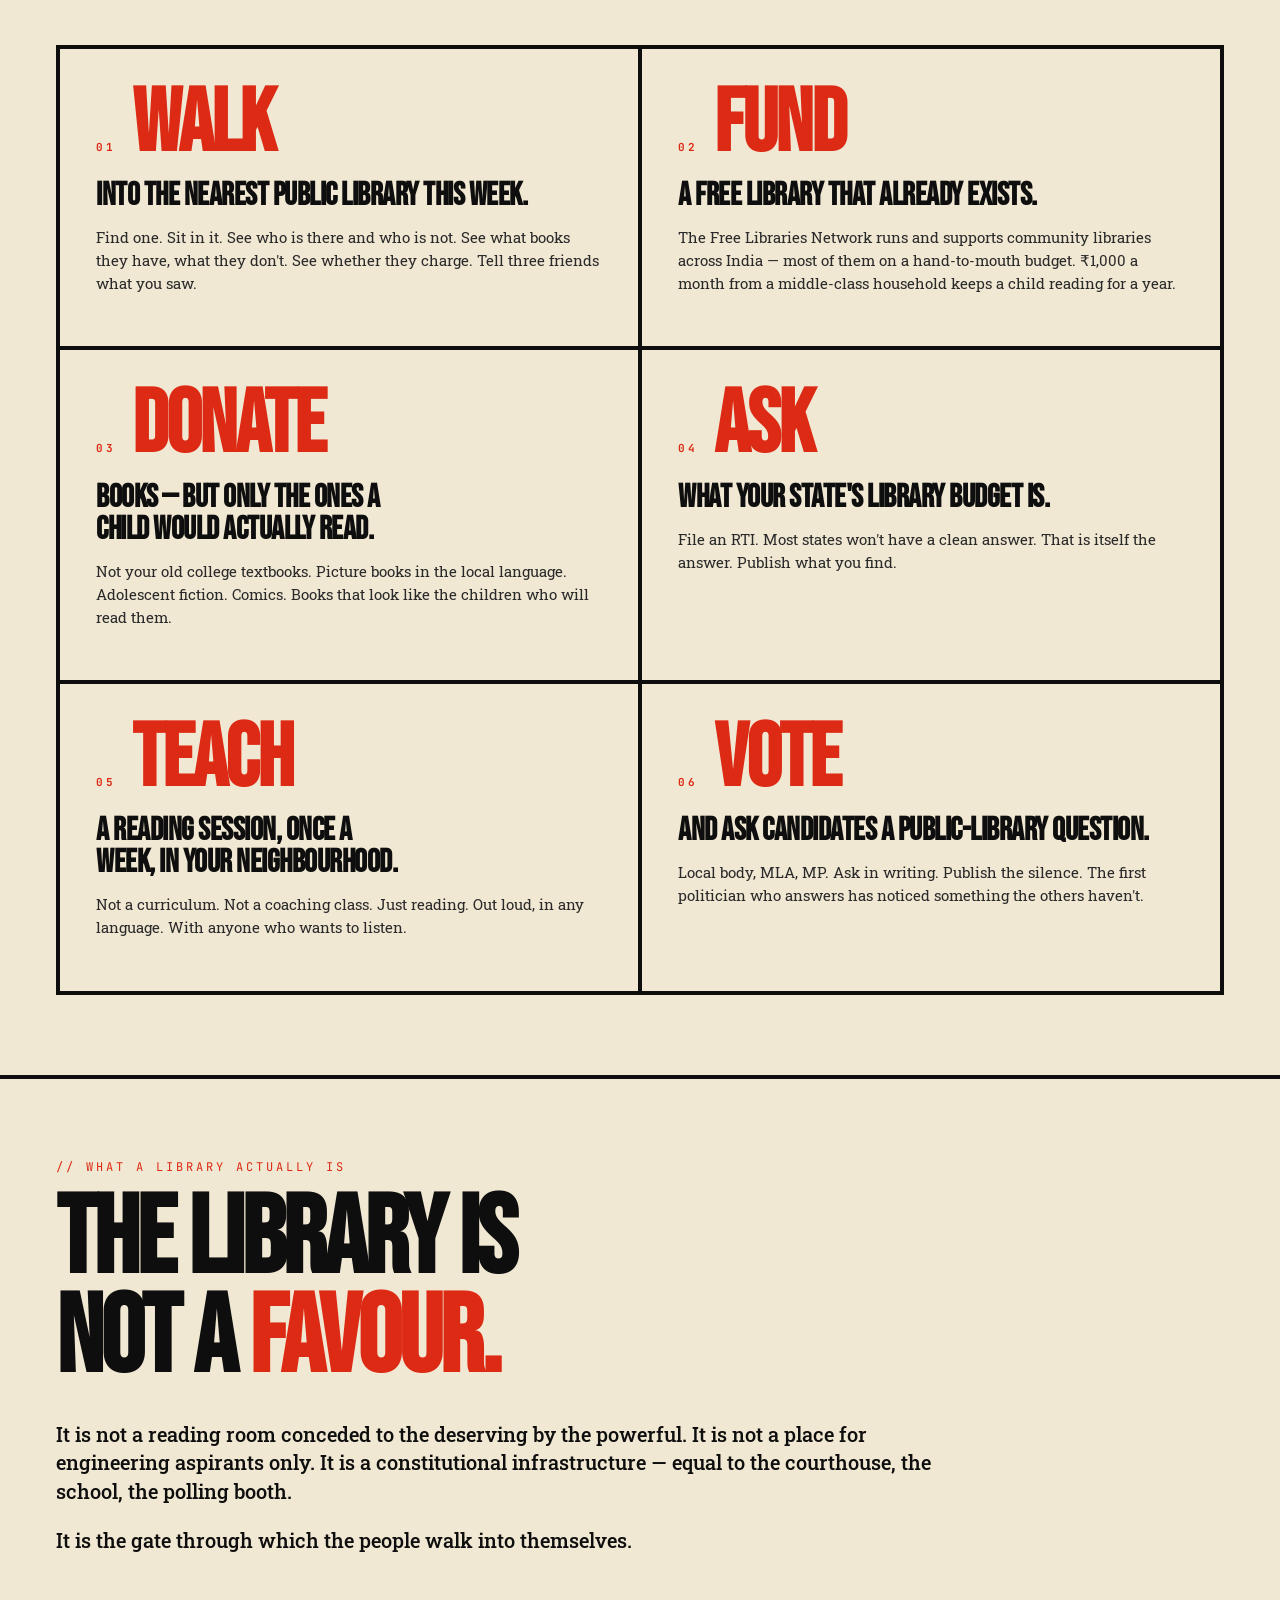
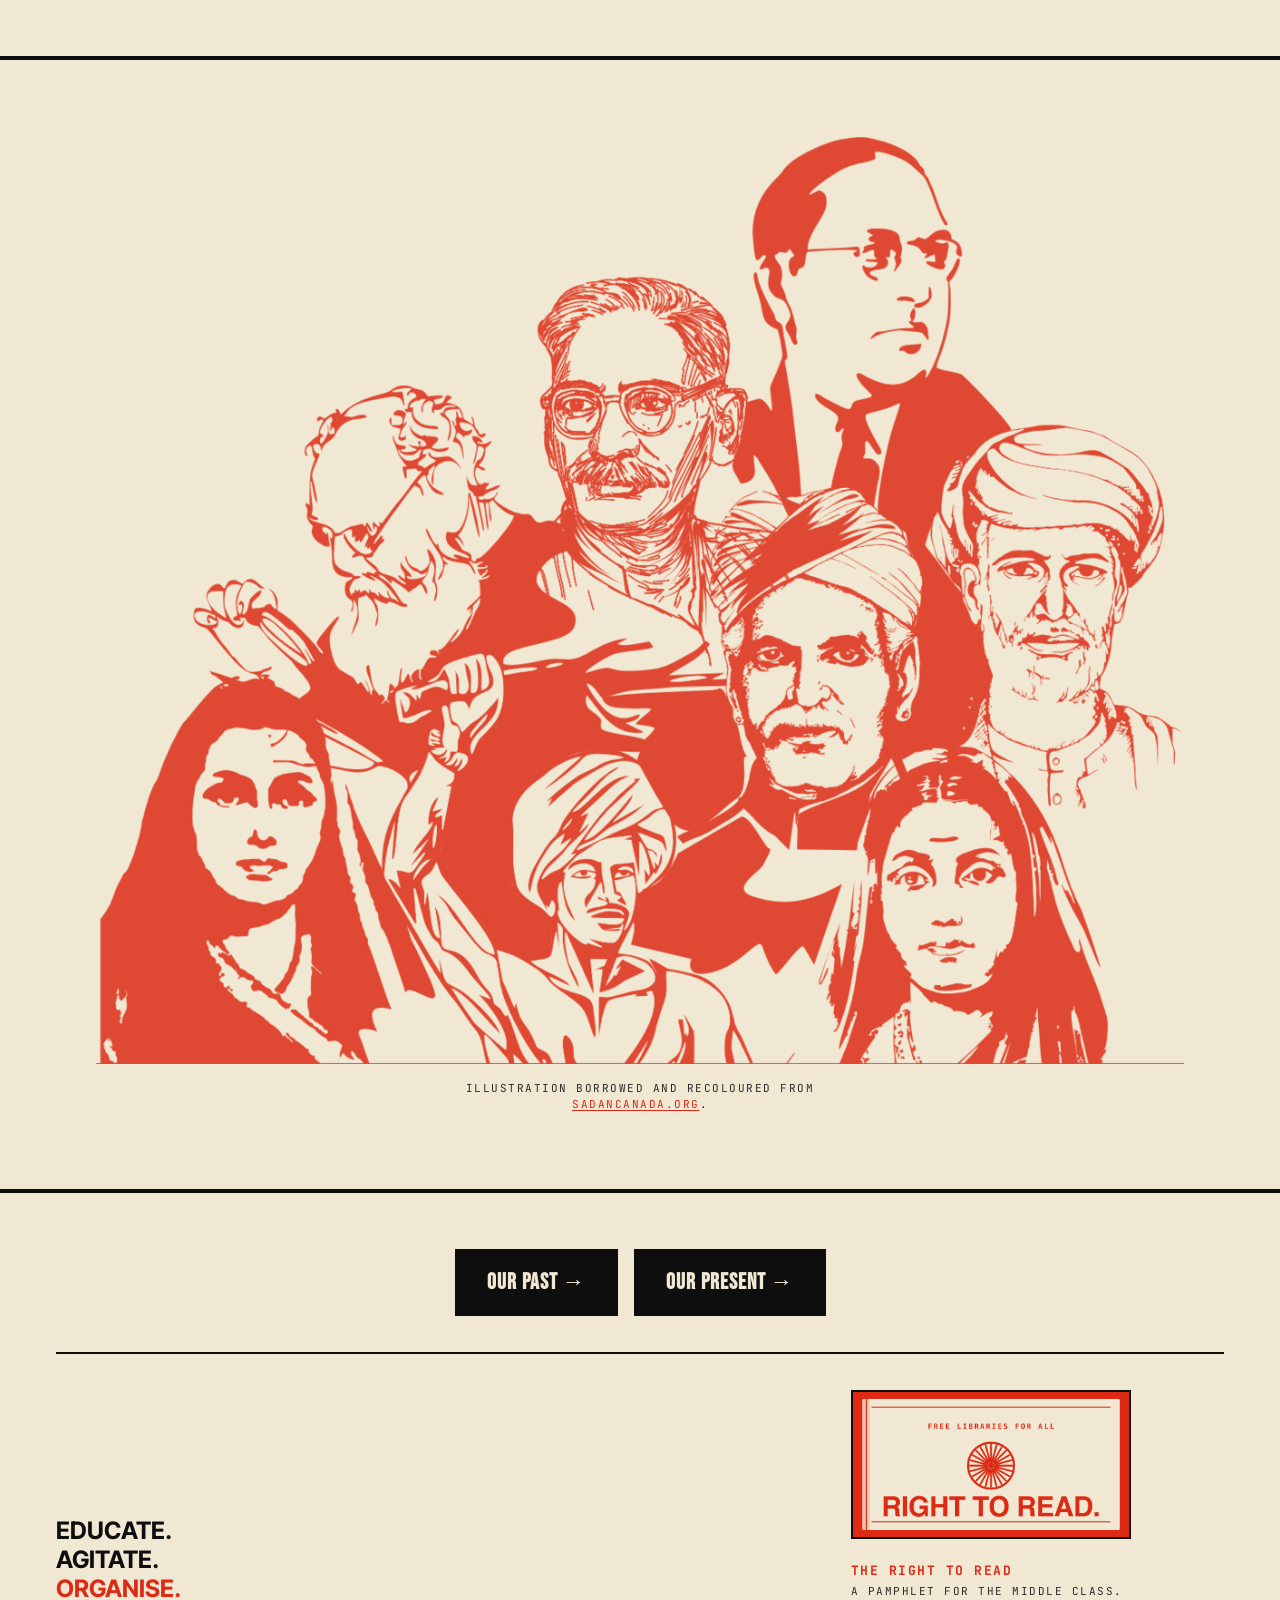
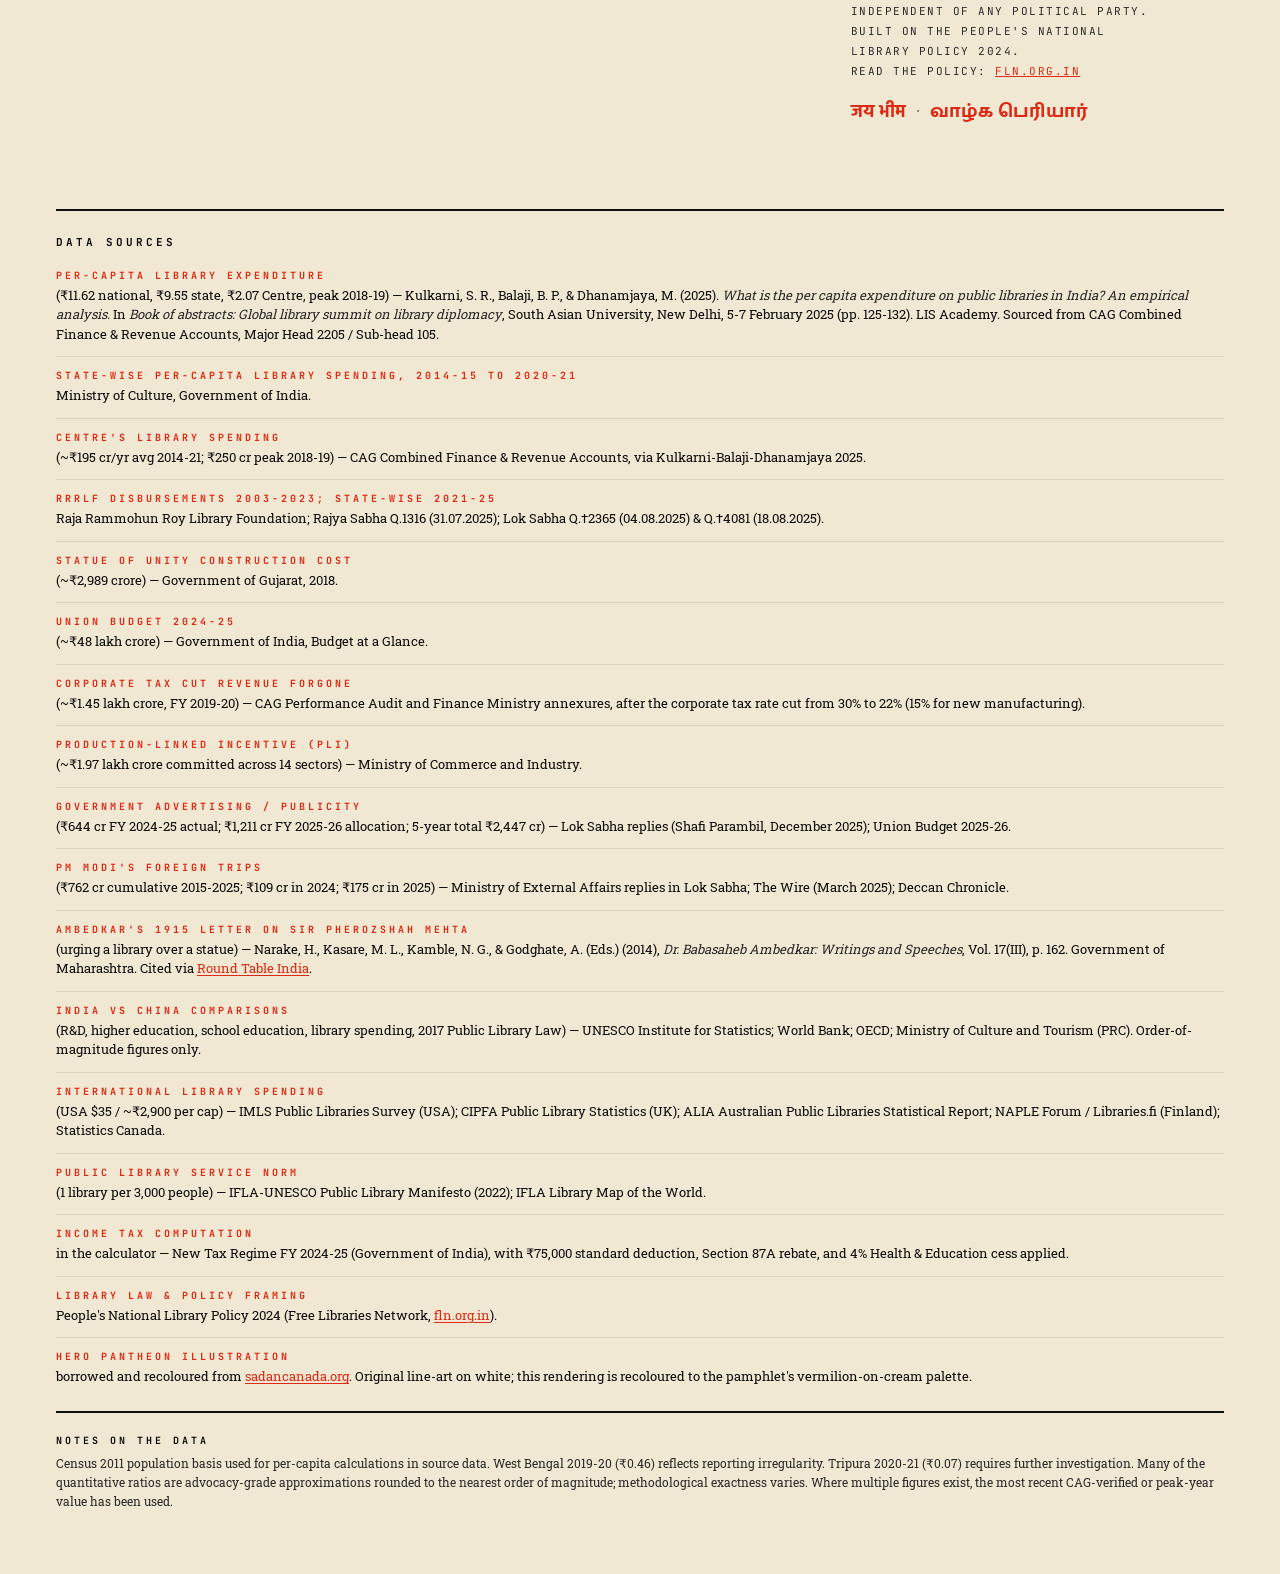
==== commit d3459bd0: "chore: implement accessibility fixes and reframe ethics section" ====
--- a/index.html
+++ b/index.html
@@ -43,10 +43,11 @@
 </head>
 <body>
 
-<a class="skip-link" href="#main-content">Skip to content</a>
-
-<main class="pamphlet" id="main-content">
-
+<nav>
+  <a class="skip-link" href="#main-content">Skip to content</a>
+</nav>
+
+<header>
   <!-- STRIP -->
   <div class="strip">
     <span lang="en">The Right to Read</span>
@@ -59,6 +60,9 @@
   <div class="actbar">
     <a href="#write"><span class="bang">ACT!</span>Write to your CM and the PM <span style="opacity:0.85">— now.</span><span class="arrow">→</span></a>
   </div>
+</header>
+
+<main class="pamphlet" id="main-content">
 
   <!-- HERO — fact + question + polemic + buys-card all in one section -->
   <section class="hero">
@@ -74,7 +78,7 @@
       </div>
       <p class="hero-lede"><em class="lede-opener">So much money for statues — but <span class="red">none for our libraries!!!</span></em> <strong class="red">We say we are a Vishwaguru. How?</strong></p>
       <div class="buys">
-        <h3>WHAT ₹11.62 BUYS YOU, IN 2026:</h3>
+        <h2>WHAT ₹11.62 BUYS YOU, IN 2026:</h2>
         <div class="buys-grid">
           <div data-icon="☕">Not one sip of restaurant coffee.</div>
           <div data-icon="🛵">Not one Swiggy delivery fee.</div>
@@ -102,7 +106,7 @@
           <div class="calc-label">Type your annual salary</div>
           <div class="calc-input-row">
             <span class="calc-rupee">₹</span>
-            <input id="income-input" type="number" value="1200000" min="0" />
+            <input id="income-input" type="number" value="1200000" min="0" aria-label="Annual salary in rupees" />
           </div>
           <input id="income-range" type="range" min="300000" max="10000000" step="50000" value="1200000" aria-label="Annual salary in rupees" />
           <div class="calc-marks"><span>₹3 Lakh</span><span>₹50 Lakh</span><span>₹1 Crore</span></div>
@@ -460,7 +464,7 @@
     </div>
     <div class="footer-grid">
       <div>
-        <h3>EDUCATE.<br>AGITATE.<br><span class="red">ORGANISE.</span></h3>
+        <h2>EDUCATE.<br>AGITATE.<br><span class="red">ORGANISE.</span></h2>
       </div>
       <div class="footer-meta">
         <a href="/" class="footer-og-link" aria-label="Right to Read — back to top">
@@ -478,7 +482,7 @@
         </div>
       </div>
       <div class="footer-sources">
-        <h3 class="bib-head">Data Sources</h3>
+        <h2 class="bib-head">Data Sources</h2>
         <ul class="bib-list">
           <li>
             <span class="bib-label">Per-capita library expenditure</span>
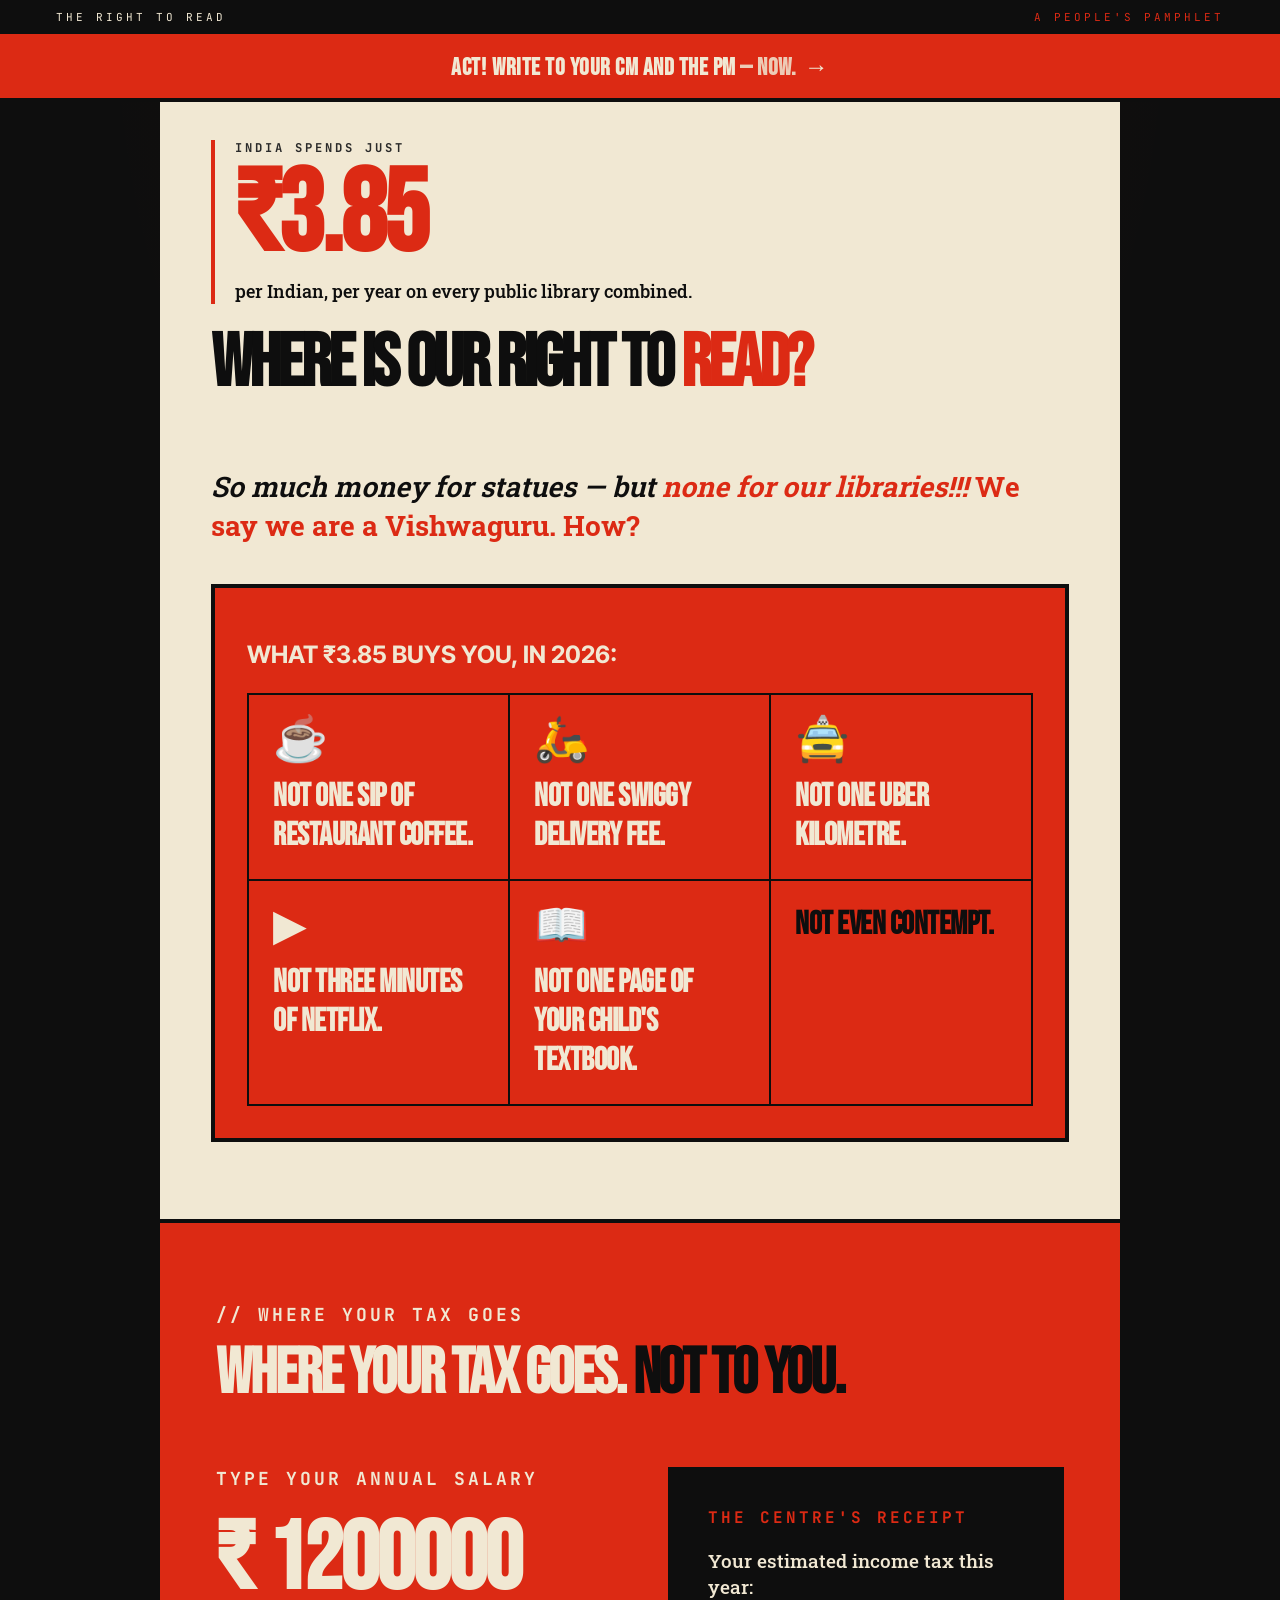
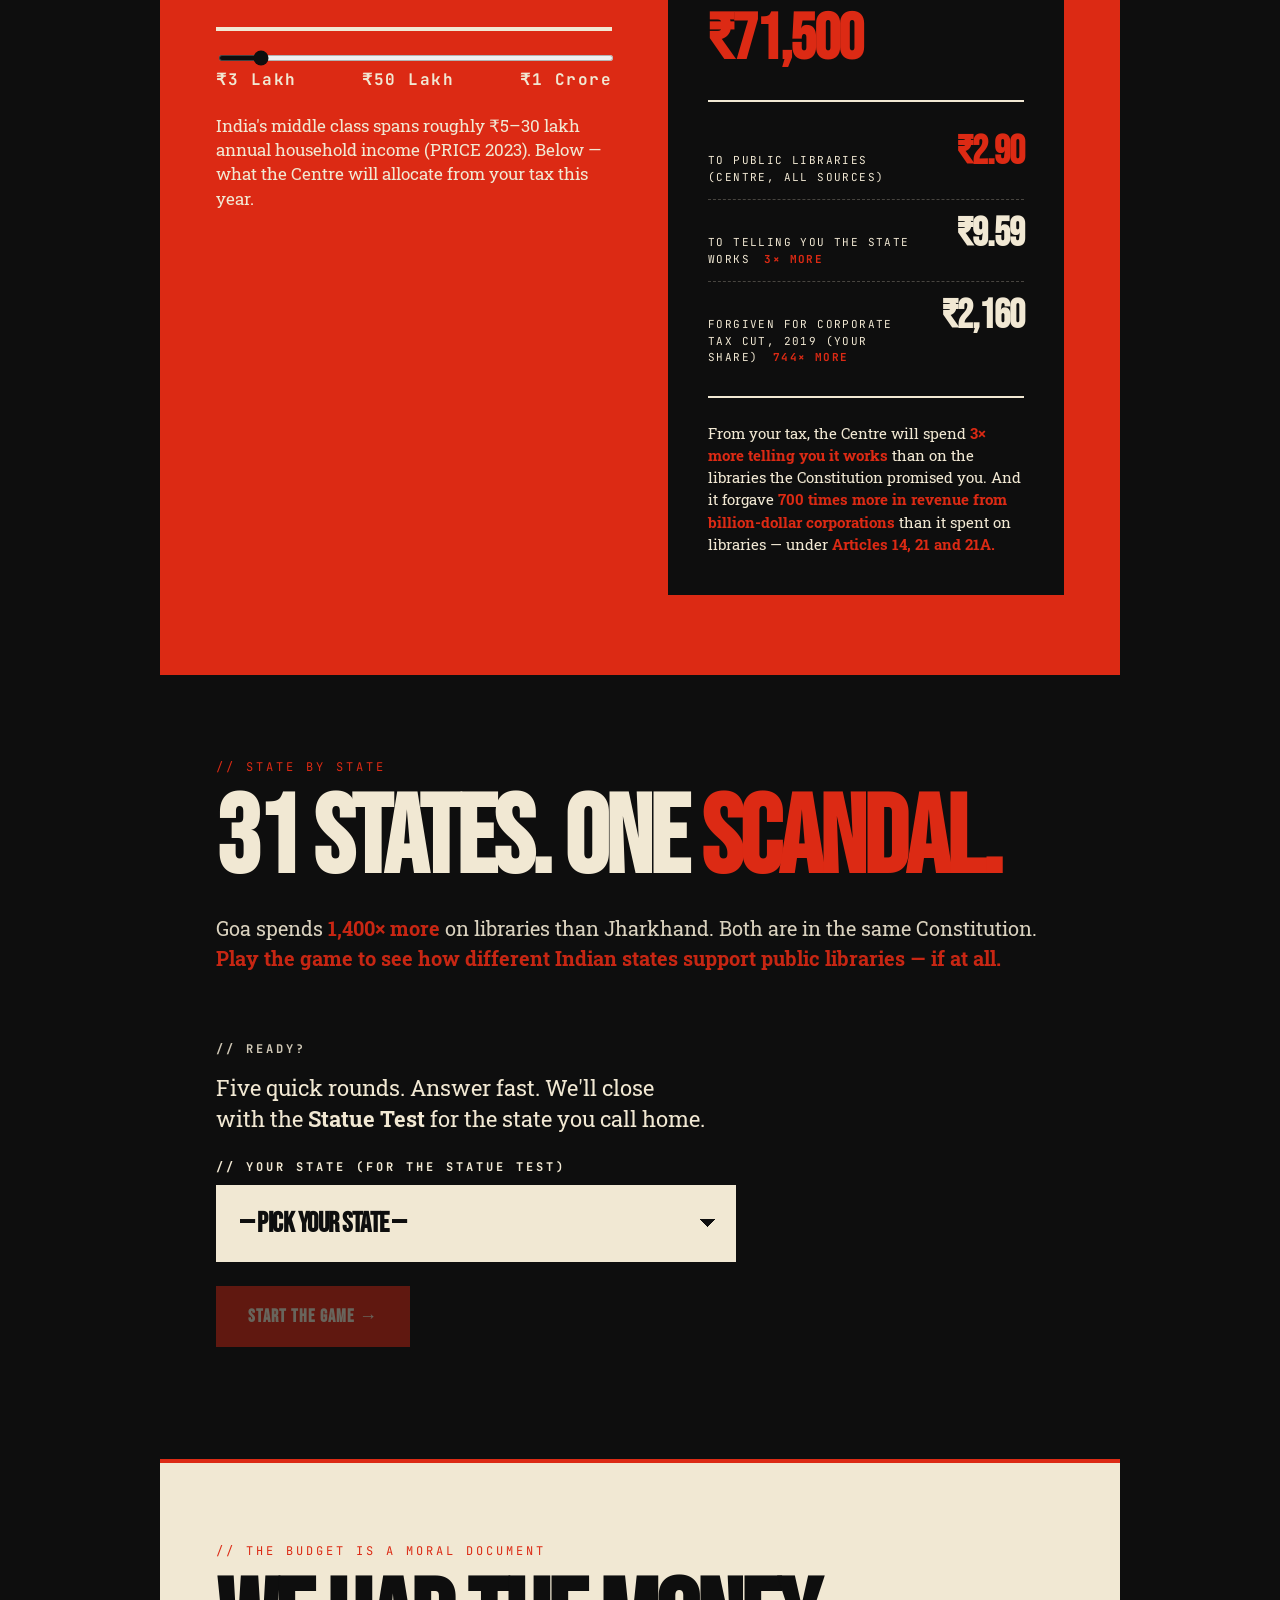
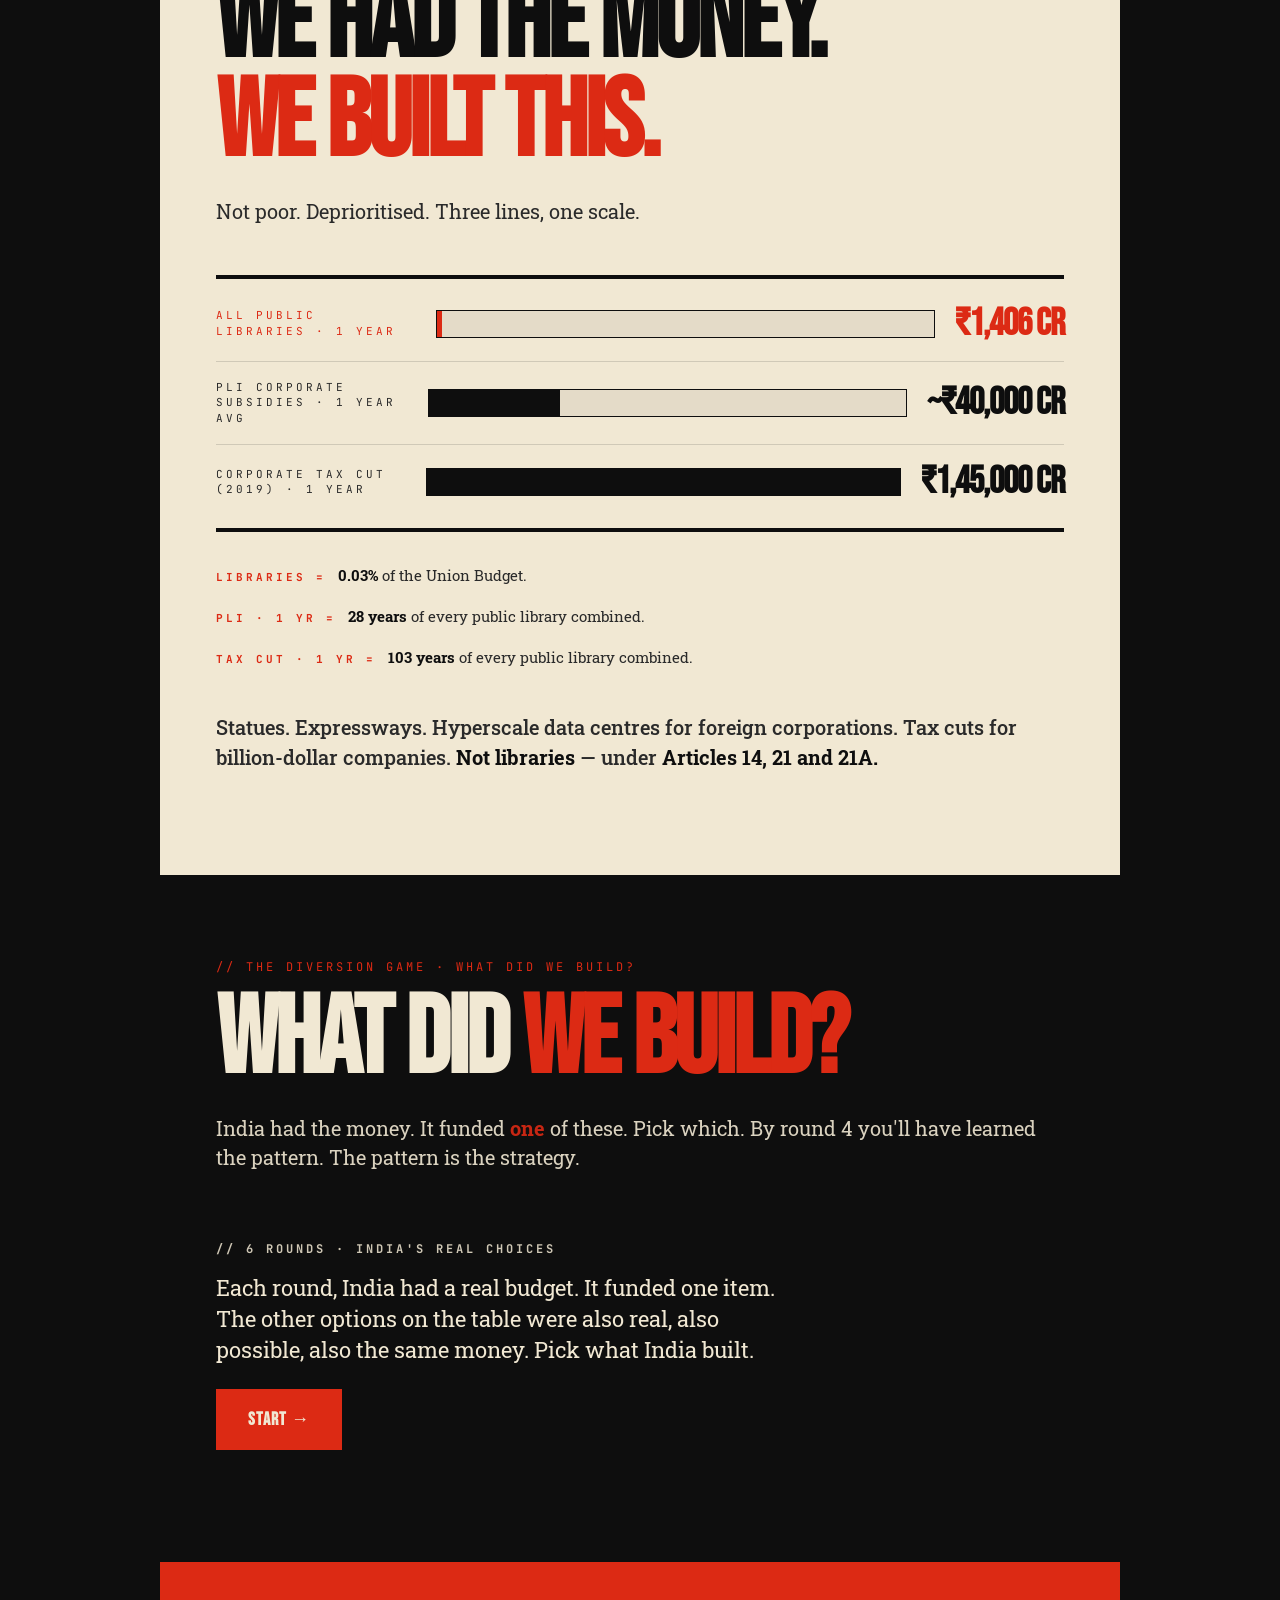
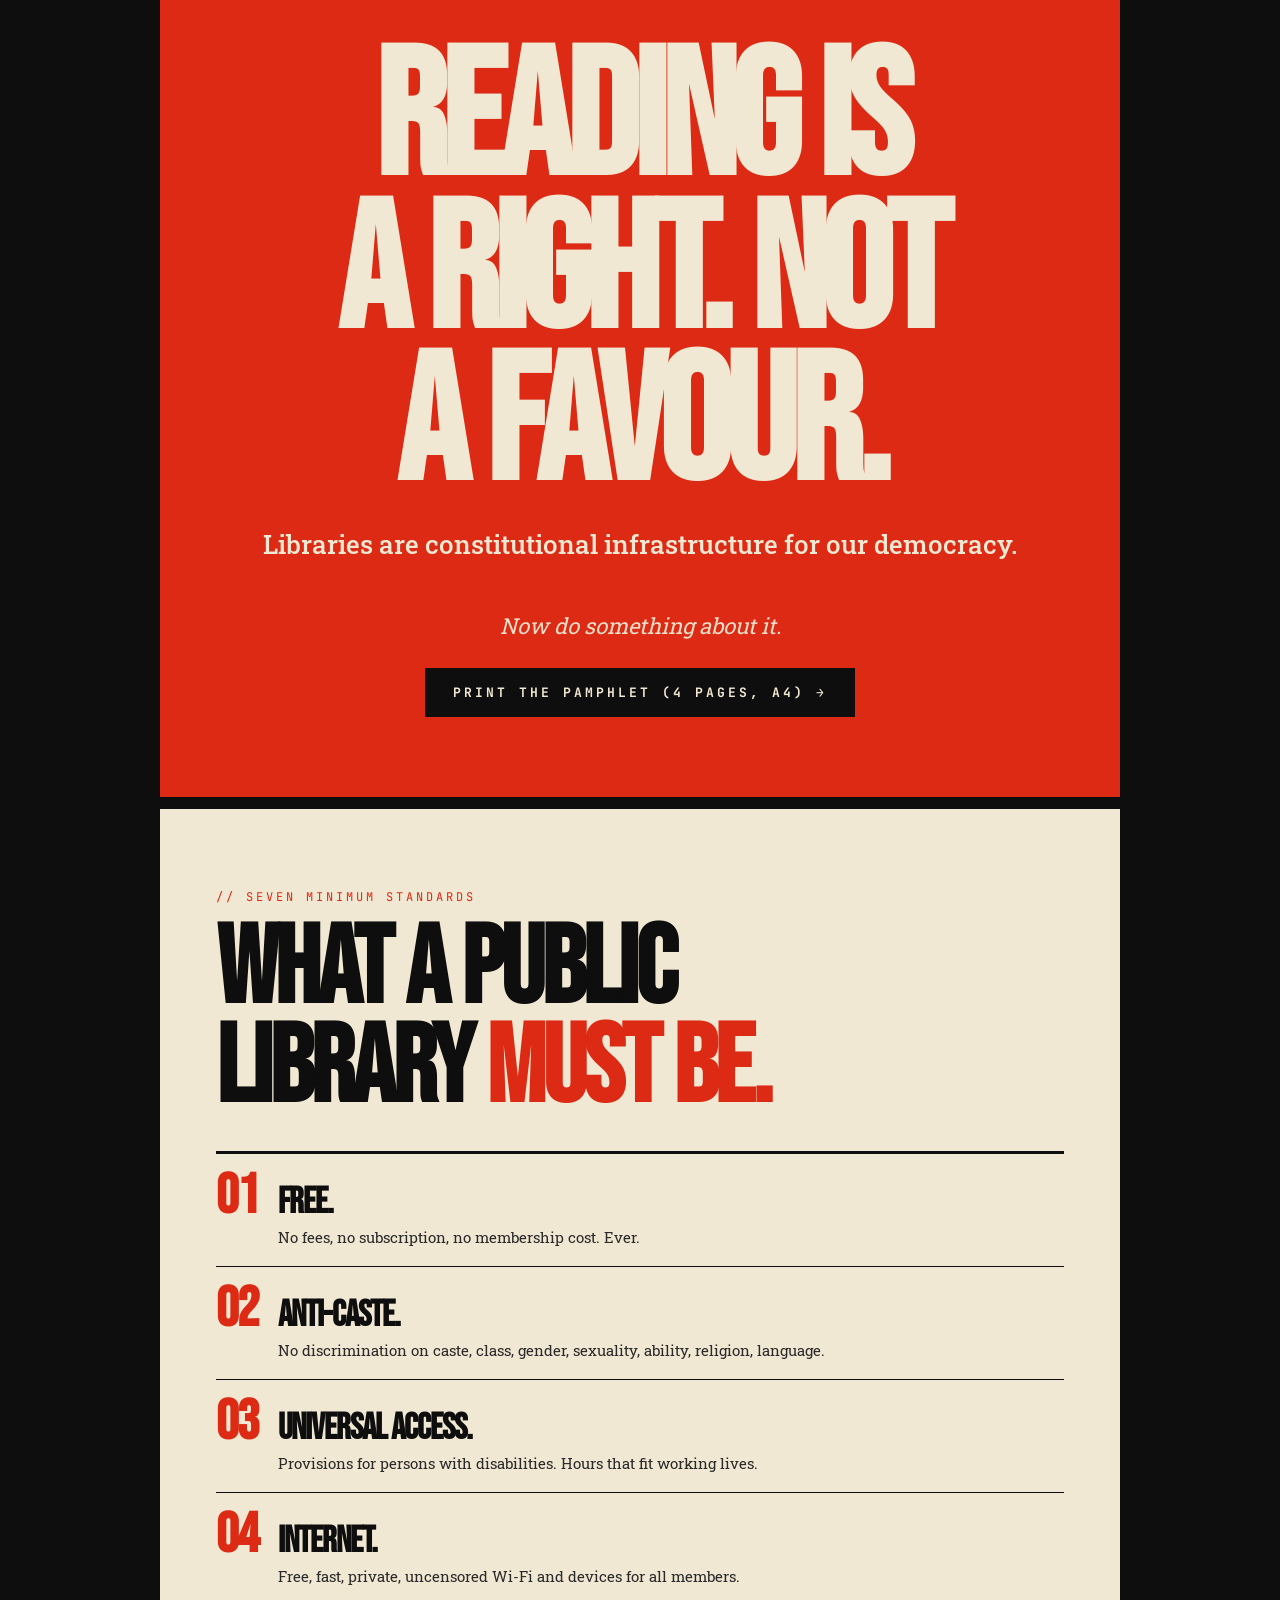
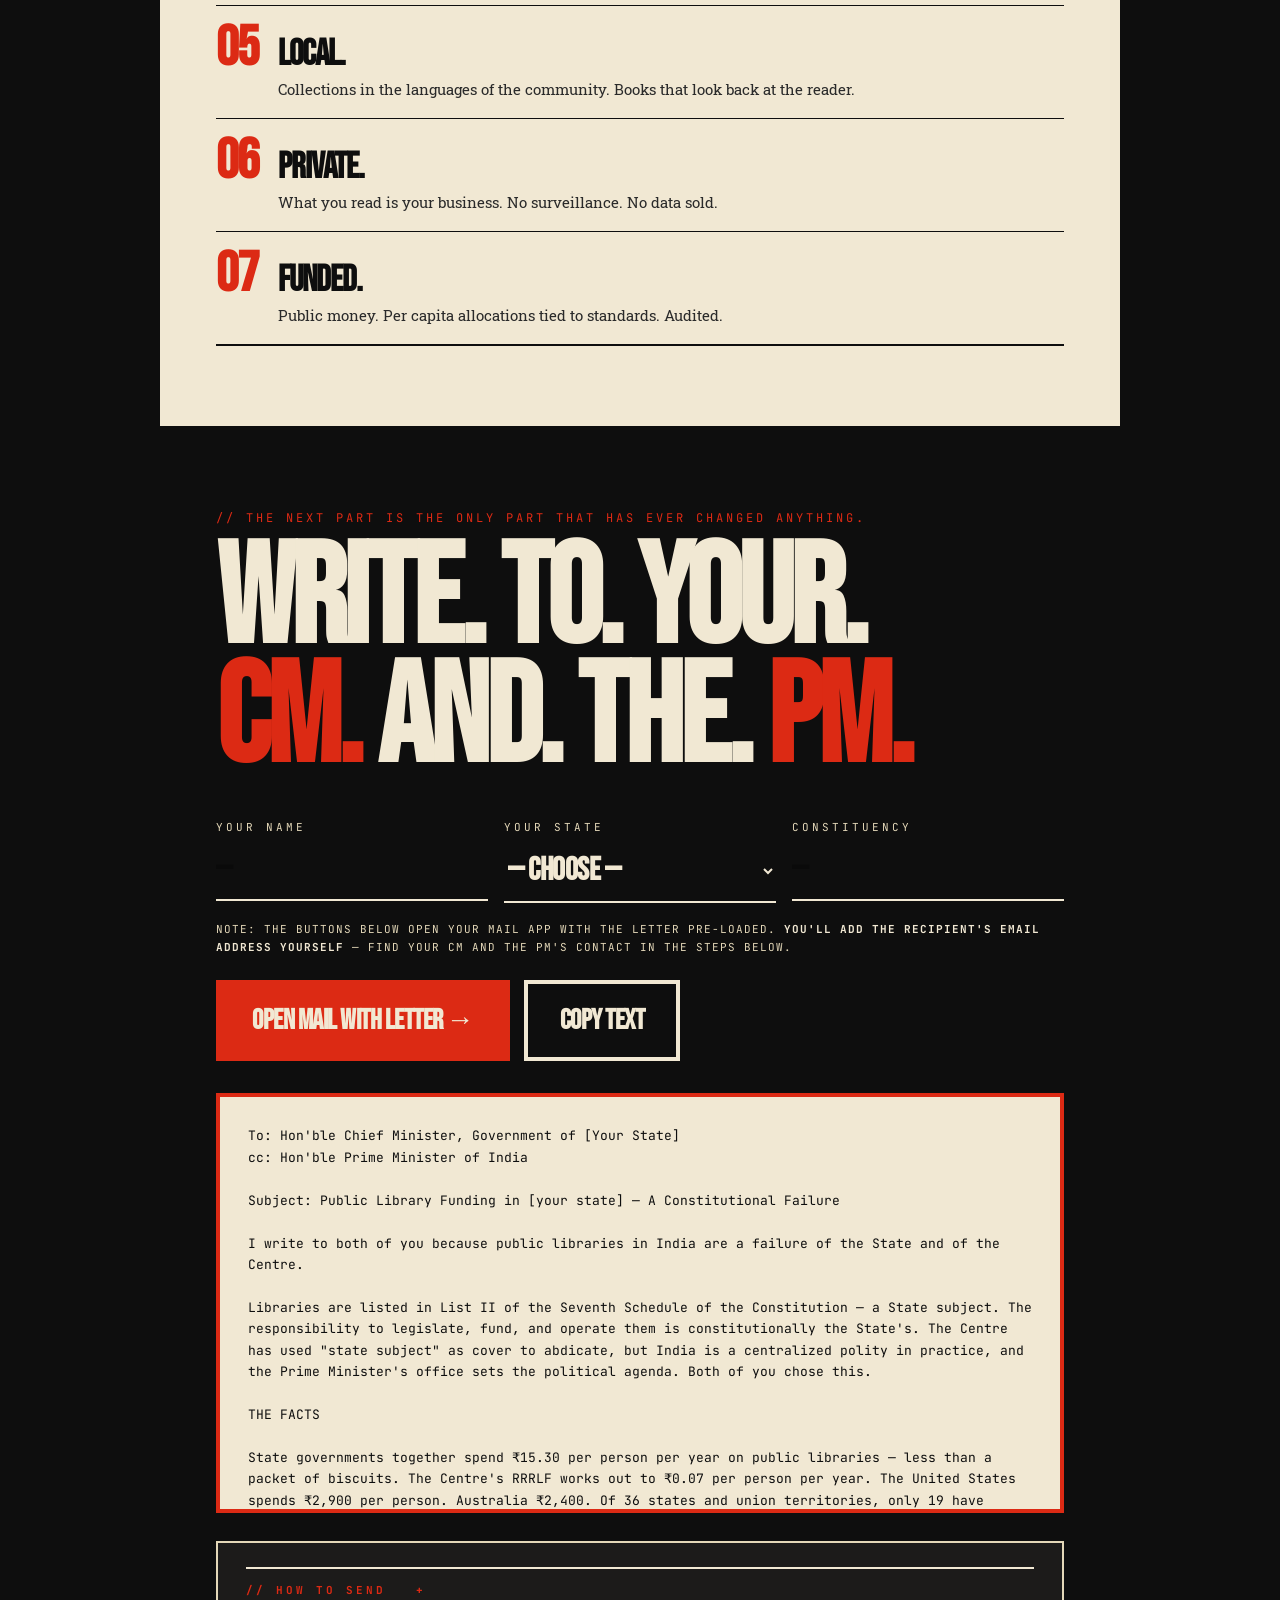
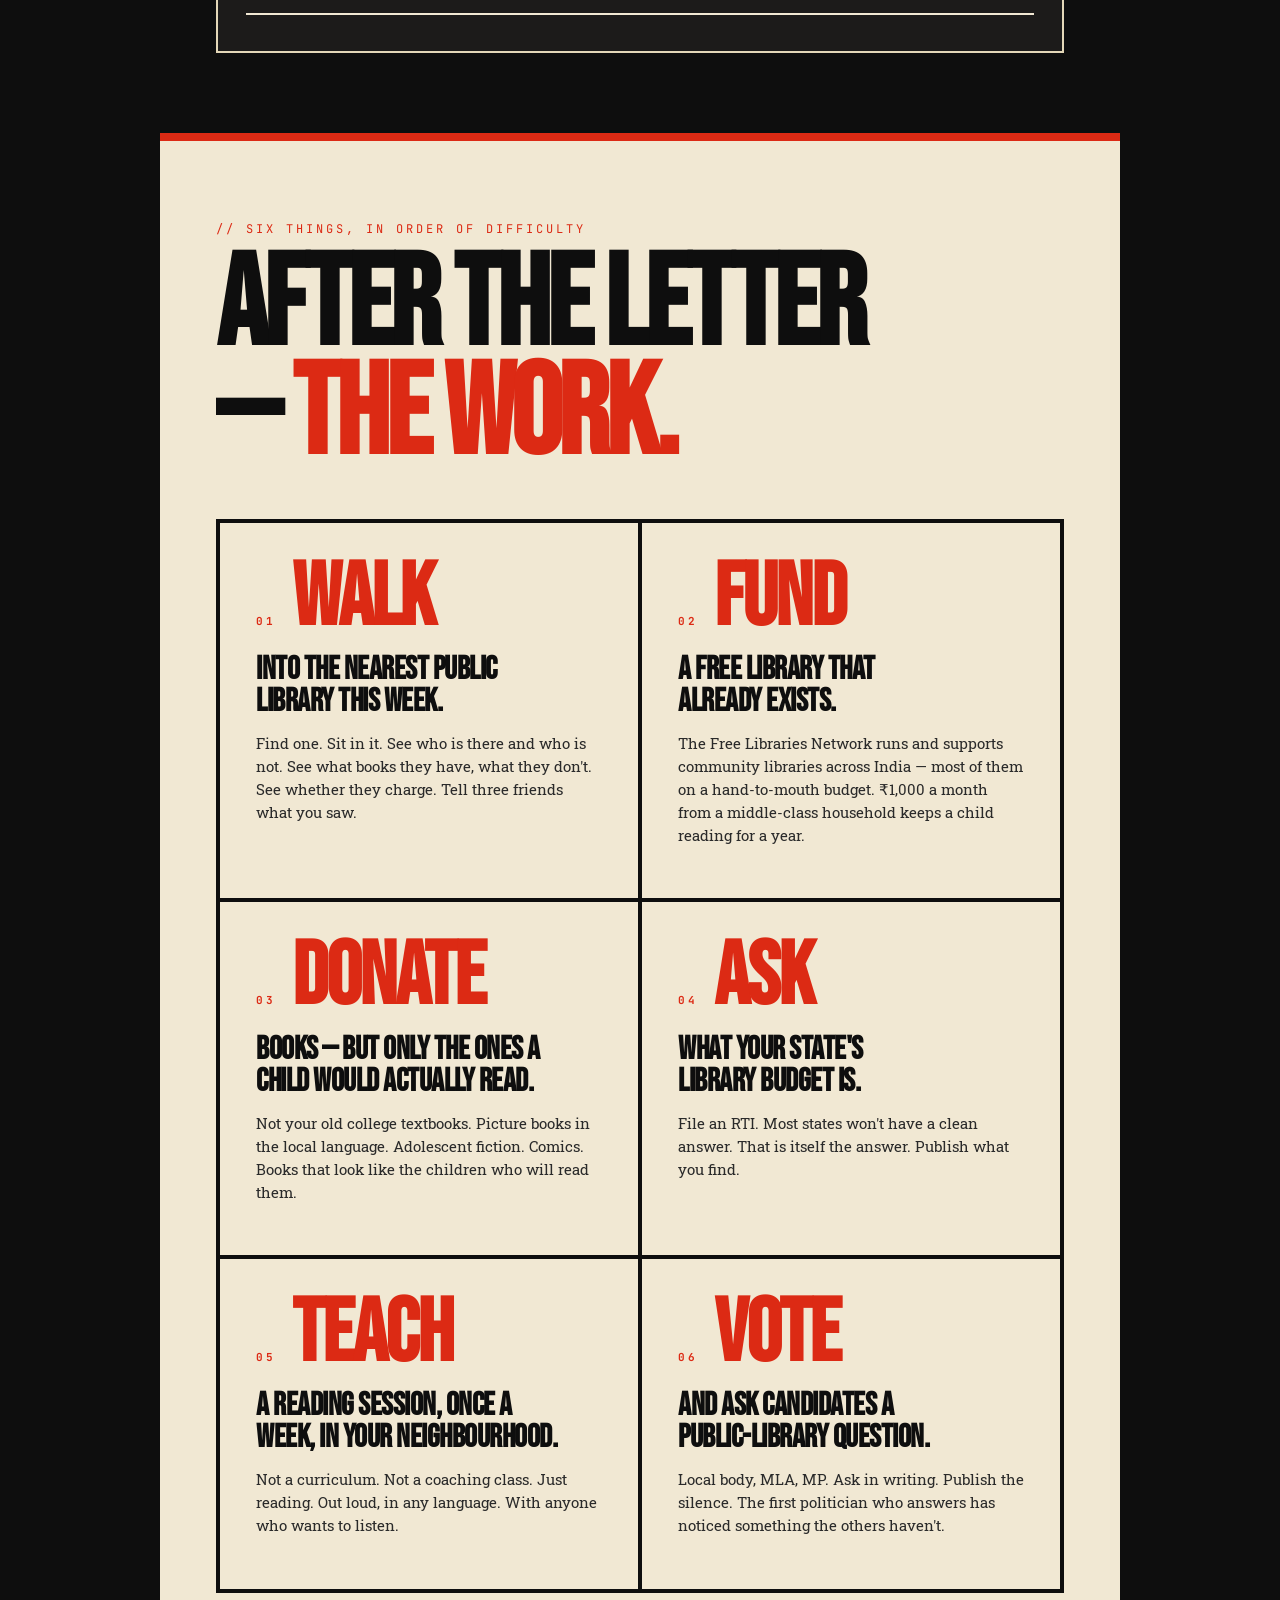
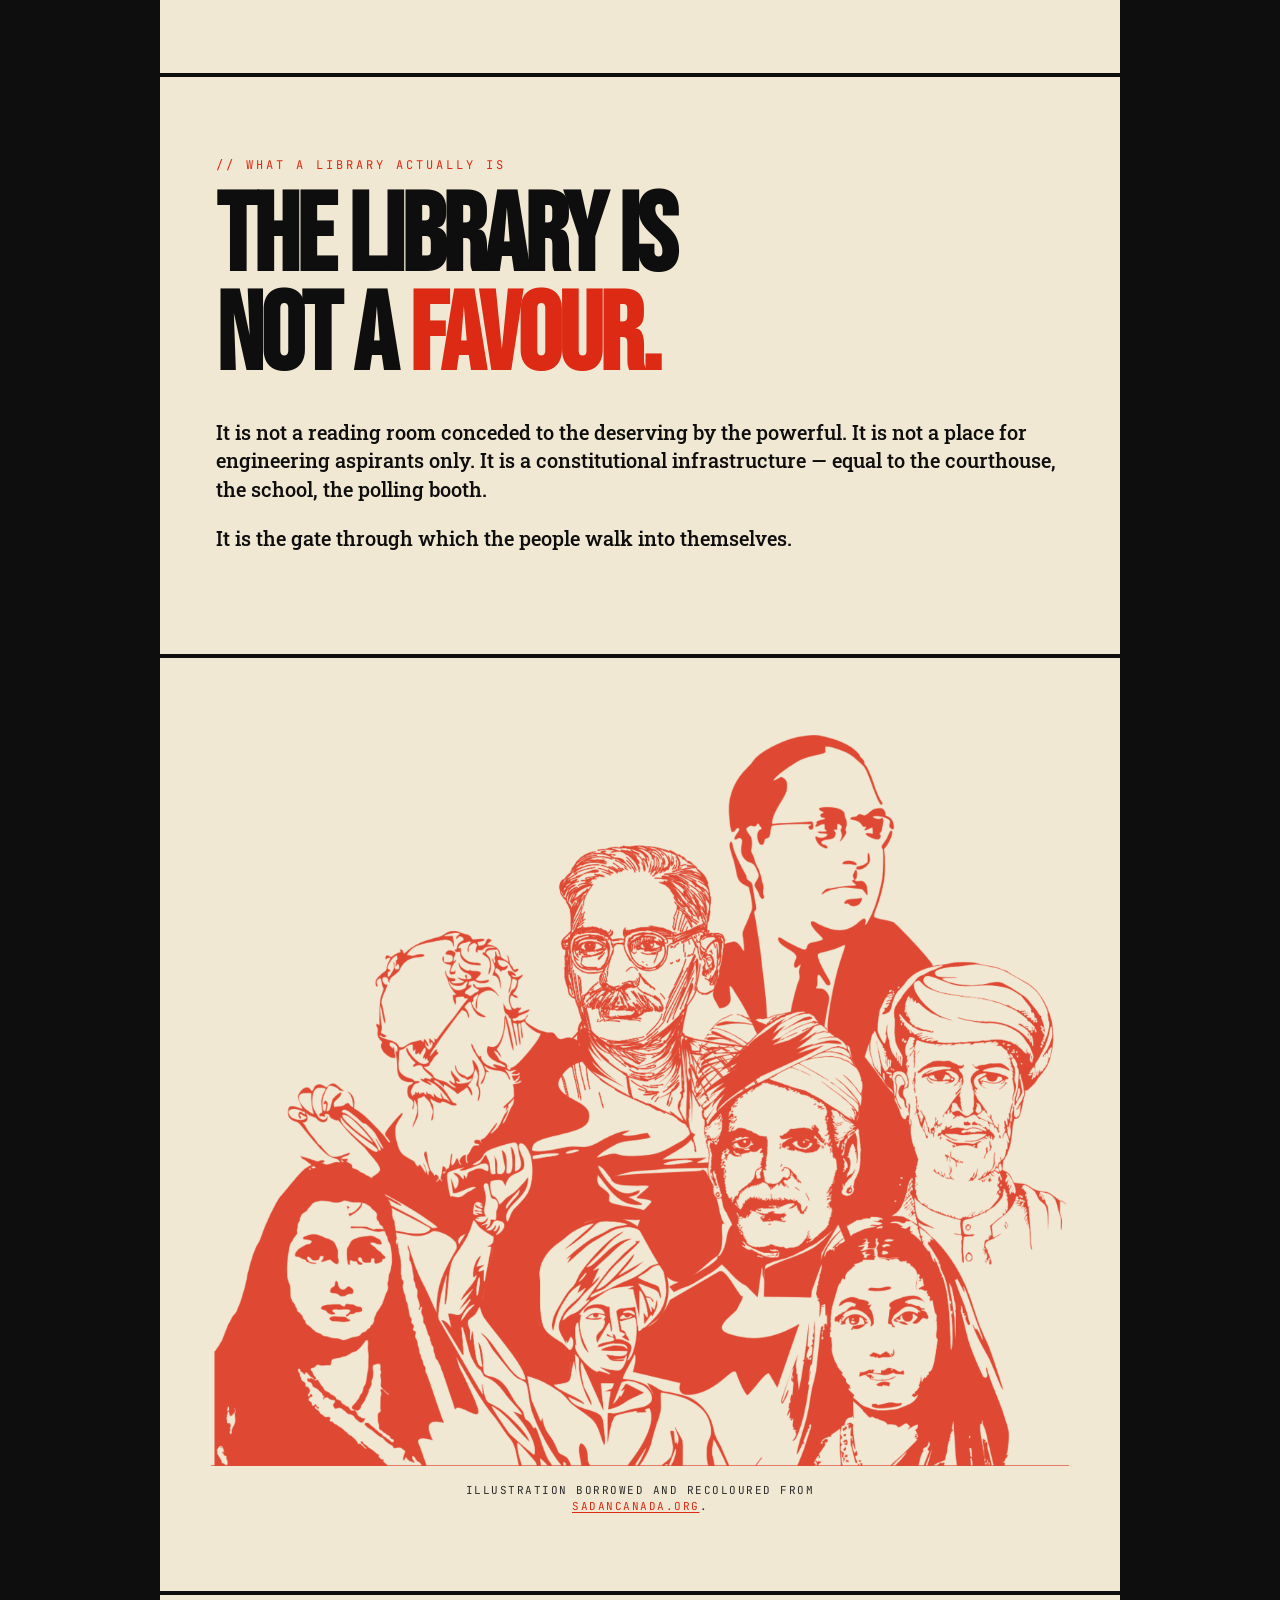
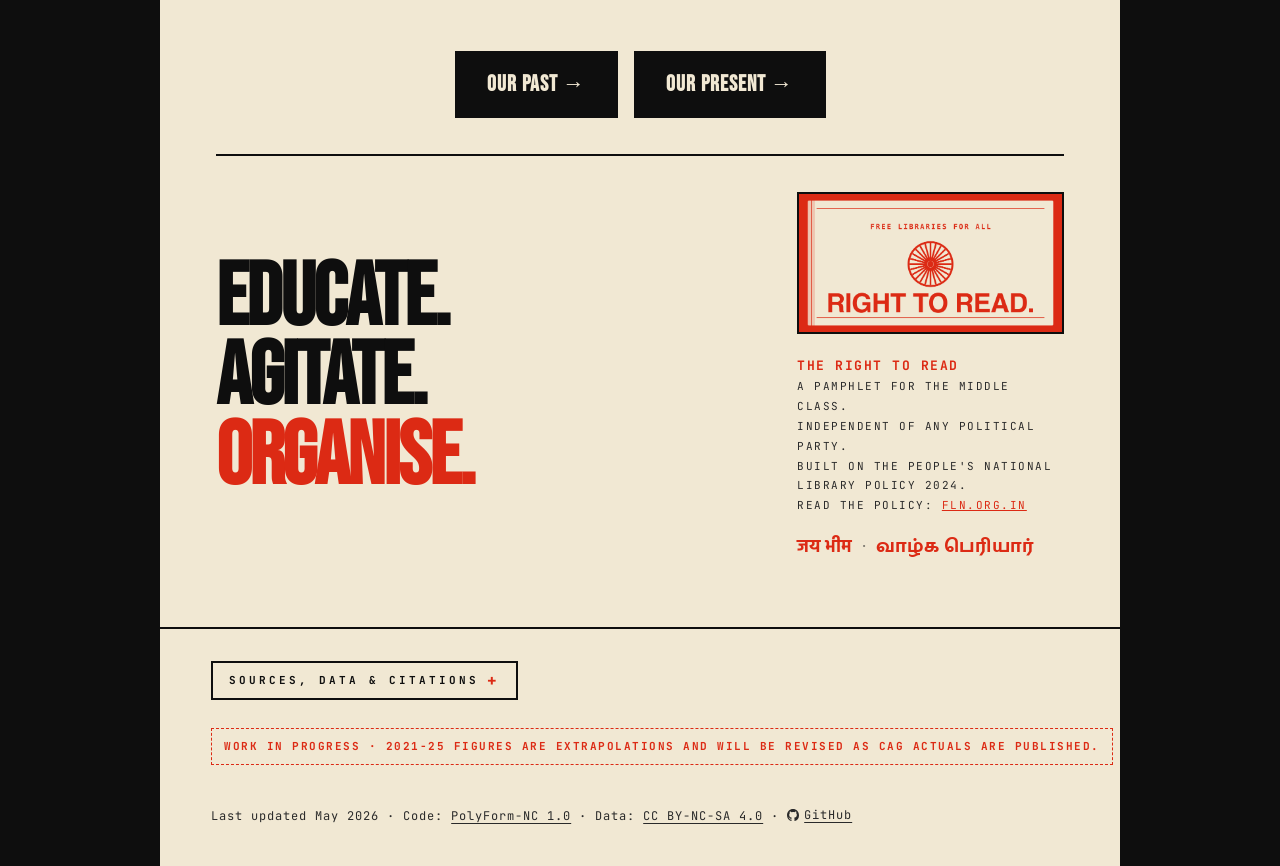
==== commit 157ab16a: "chore: unify footer across pages; switch license to PolyForm-NC LICENSE, README: - LICENSE swapped G" ====
--- a/index.html
+++ b/index.html
@@ -4,7 +4,7 @@
 <meta charset="UTF-8" />
 <meta name="viewport" content="width=device-width, initial-scale=1.0" />
 <title>Right to Read — The Right to Read</title>
-<meta name="description" content="One statue = two years of India's entire library budget. India spends ₹11.62 per person, per year on every public library combined. Built on the People's National Library Policy 2024." />
+<meta name="description" content="One statue = two years of India's entire library budget. India spends just ₹3.85 per Indian, per year on every public library combined. Built on the People's National Library Policy 2024." />
 
 <!-- Favicon — Savitribai-evoking silhouette, cream on vermilion (pamphlet palette) -->
 <link rel="icon" type="image/svg+xml" href="assets/favicon.svg">
@@ -20,7 +20,7 @@
 <meta property="og:site_name" content="Right to Read — The Right to Read" />
 <meta property="og:url" content="https://theright2read.org/" />
 <meta property="og:title" content="Right to Read — The Right to Read" />
-<meta property="og:description" content="ONE STATUE = TWO YEARS OF INDIA'S ENTIRE LIBRARY BUDGET. India spends ₹11.62 per person, per year on public libraries. The Centre forgave 100x more in corporate tax than the country spent on every library combined. Educate. Agitate. Organise." />
+<meta property="og:description" content="ONE STATUE = TWO YEARS OF INDIA'S ENTIRE LIBRARY BUDGET. India spends just ₹3.85 per Indian, per year on every public library combined. The Centre forgave 100× more in corporate tax than the country spent on every library combined. Educate. Agitate. Organise." />
 <meta property="og:locale" content="en_IN" />
 <meta name="twitter:card" content="summary_large_image" />
 <meta name="twitter:title" content="Right to Read — The Right to Read" />
@@ -39,7 +39,7 @@
 <link rel="preconnect" href="https://fonts.gstatic.com" crossorigin />
 <link href="https://fonts.googleapis.com/css2?family=Bebas+Neue&family=Oswald:wght@600;700;900&family=Roboto+Slab:wght@400;500;700;900&family=Inter+Tight:wght@400;500;600;700&family=JetBrains+Mono:wght@400;500;700&family=Hind:wght@400;500;600;700&family=Hind+Madurai:wght@400;500;600;700&family=Hind+Siliguri:wght@400;500;600;700&family=Tiro+Devanagari+Hindi:ital@0;1&family=Noto+Serif+Tamil:wght@400;600;700&family=Noto+Serif+Bengali:wght@400;600;700&display=swap" rel="stylesheet" />
 
-<link rel="stylesheet" href="assets/styles.css?v=39">
+<link rel="stylesheet" href="assets/styles.css?v=43">
 </head>
 <body>
 
@@ -71,14 +71,14 @@
       <div class="hero-top">
         <div class="hero-fact">
           <div class="hero-fact-prefix">India spends just</div>
-          <div class="hero-fact-num">₹11.62</div>
-          <div class="hero-fact-suffix">per person, per year on every public library combined.</div>
+          <div class="hero-fact-num">₹3.85</div>
+          <div class="hero-fact-suffix">per Indian, per year on every public library combined.</div>
         </div>
         <h1>WHERE IS OUR RIGHT TO <span class="red">READ?</span></h1>
       </div>
       <p class="hero-lede"><em class="lede-opener">So much money for statues — but <span class="red">none for our libraries!!!</span></em> <strong class="red">We say we are a Vishwaguru. How?</strong></p>
       <div class="buys">
-        <h2>WHAT ₹11.62 BUYS YOU, IN 2026:</h2>
+        <h2>WHAT ₹3.85 BUYS YOU, IN 2026:</h2>
         <div class="buys-grid">
           <div data-icon="☕">Not one sip of restaurant coffee.</div>
           <div data-icon="🛵">Not one Swiggy delivery fee.</div>
@@ -205,6 +205,7 @@
           <div class="game-end-actions">
             <button id="game-replay" class="game-btn">PLAY AGAIN</button>
             <a href="#write" class="game-btn primary">WRITE TO YOUR CM →</a>
+            <a href="/spend/" target="_blank" rel="noopener" class="game-btn">NOT CONVINCED? →</a>
           </div>
         </div>
       </div>
@@ -457,7 +458,8 @@
   </section>
 
   <!-- FOOTER -->
-  <footer class="footer">
+  <!-- Closing CTA + masthead — content section, not part of the unified footer -->
+  <section class="closing-section">
     <div class="footer-cta-band">
       <a href="inequality/" class="learn-more-btn">Our past →</a>
       <a href="data/" class="learn-more-btn">Our present →</a>
@@ -481,14 +483,23 @@
           <span class="ta" lang="ta">வாழ்க பெரியார்</span>
         </div>
       </div>
-      <div class="footer-sources">
-        <h2 class="bib-head">Data Sources</h2>
+    </div>
+  </section>
+
+  <!-- Unified footer — identical on every page of the site -->
+  <footer class="page-footer">
+    <details class="bib-collapse">
+      <summary class="bib-head">Sources, data &amp; citations</summary>
         <ul class="bib-list">
           <li>
             <span class="bib-label">Per-capita library expenditure</span>
             <span class="bib-cite">(₹11.62 national, ₹9.55 state, ₹2.07 Centre, peak 2018-19) — Kulkarni, S. R., Balaji, B. P., &amp; Dhanamjaya, M. (2025). <em>What is the per capita expenditure on public libraries in India? An empirical analysis.</em> In <em>Book of abstracts: Global library summit on library diplomacy</em>, South Asian University, New Delhi, 5-7 February 2025 (pp. 125-132). LIS Academy. Sourced from CAG Combined Finance &amp; Revenue Accounts, Major Head 2205 / Sub-head 105.</span>
           </li>
           <li>
+            <span class="bib-label">Hero figure (₹3.85)</span>
+            <span class="bib-cite">Real per-Indian library spend for 2024-25, expressed in constant 2011-12 ₹ (CPI-IW deflator, base 2011-12 = 100). Computed by extending Kulkarni-Balaji-Dhanamjaya (2025) state-level series with corrected TG 2020 annual population projections (MoHFW) and CAGR (2016-17→2020-21) extrapolation for years where CAG actuals are not yet published. Real-terms peak: ₹7.08 in 2018-19. Methodology and per-state CAGRs at <a href="/spend/" target="_blank" rel="noopener">/spend/</a>.</span>
+          </li>
+          <li>
             <span class="bib-label">State-wise per-capita library spending, 2014-15 to 2020-21</span>
             <span class="bib-cite">Ministry of Culture, Government of India.</span>
           </li>
@@ -552,20 +563,34 @@
             <span class="bib-label">Hero pantheon illustration</span>
             <span class="bib-cite">borrowed and recoloured from <a href="https://sadancanada.org/" target="_blank" rel="noopener">sadancanada.org</a>. Original line-art on white; this rendering is recoloured to the pamphlet's vermilion-on-cream palette.</span>
           </li>
-        </ul>
-        <div class="bib-notes">
-          <span class="bib-label">Notes on the data</span>
-          Census 2011 population basis used for per-capita calculations in source data. West Bengal 2019-20 (₹0.46) reflects reporting irregularity. Tripura 2020-21 (₹0.07) requires further investigation. Many of the quantitative ratios are advocacy-grade approximations rounded to the nearest order of magnitude; methodological exactness varies. Where multiple figures exist, the most recent CAG-verified or peak-year value has been used.
-        </div>
-      </div>
+      </ul>
+      <div class="bib-notes">
+        <span class="bib-label">Notes on the data</span>
+        Census 2011 population basis used for per-capita calculations in source data. West Bengal 2019-20 (₹0.46) reflects reporting irregularity. Tripura 2020-21 (₹0.07) requires further investigation. Many of the quantitative ratios are advocacy-grade approximations rounded to the nearest order of magnitude; methodological exactness varies. Where multiple figures exist, the most recent CAG-verified or peak-year value has been used.
+      </div>
+    </details>
+    <div class="wip-notice">
+      Work in progress · 2021-25 figures are extrapolations and will be revised as CAG actuals are published.
+    </div>
+    <div class="colophon-line">
+      Last updated May 2026 ·
+      Code: <a href="https://polyformproject.org/licenses/noncommercial/1.0.0/">PolyForm-NC 1.0</a> ·
+      Data: <a href="https://creativecommons.org/licenses/by-nc-sa/4.0/">CC BY-NC-SA 4.0</a> ·
+      <a class="github-link" href="https://github.com/CommonerLLP/theright2read" target="_blank" rel="noopener" aria-label="GitHub repository: CommonerLLP/theright2read" title="CommonerLLP/theright2read">
+        <svg class="github-icon" viewBox="0 0 16 16" aria-hidden="true" focusable="false">
+          <title>GitHub</title>
+          <path d="M8 0C3.58 0 0 3.67 0 8.2c0 3.62 2.29 6.69 5.47 7.77.4.08.55-.18.55-.4 0-.19-.01-.84-.01-1.53-2.01.38-2.53-.5-2.69-.96-.09-.24-.48-.96-.82-1.16-.28-.16-.68-.56-.01-.57.63-.01 1.08.59 1.23.83.72 1.24 1.87.89 2.33.68.07-.53.28-.89.51-1.09-1.78-.21-3.64-.91-3.64-4.04 0-.89.31-1.62.82-2.19-.08-.21-.36-1.04.08-2.16 0 0 .67-.22 2.2.84A7.4 7.4 0 0 1 8 3.95c.68 0 1.36.09 2 .28 1.53-1.06 2.2-.84 2.2-.84.44 1.12.16 1.95.08 2.16.51.57.82 1.3.82 2.19 0 3.14-1.87 3.83-3.65 4.04.29.25.54.76.54 1.54 0 1.11-.01 2-.01 2.27 0 .22.15.48.55.4A8.09 8.09 0 0 0 16 8.2C16 3.67 12.42 0 8 0Z" />
+        </svg>
+        <span>GitHub</span>
+      </a>
     </div>
   </footer>
 
 </main>
 
-<script src="assets/data.js?v=39"></script>
-<script src="assets/helpers.js?v=39"></script>
-<script src="assets/games.js?v=39"></script>
-<script src="assets/main.js?v=39"></script>
+<script src="assets/data.js?v=43"></script>
+<script src="assets/helpers.js?v=43"></script>
+<script src="assets/games.js?v=43"></script>
+<script src="assets/main.js?v=43"></script>
 </body>
 </html>
--- a/assets/styles.css
+++ b/assets/styles.css
@@ -18,6 +18,8 @@
     --red: #dc2a14;
     --red-deep: #a31e0e;
     --blue: #1936a8;
+    --green: #16a34a;       /* correct-answer signal, readable on --ink (AA) */
+    --green-deep: #15803d;
 
     --f-display: 'Bebas Neue', 'Oswald', 'Anton', Impact, sans-serif;
     --f-slab: 'Roboto Slab', 'Bree Serif', 'Rockwell', serif;
@@ -74,7 +76,7 @@
   button { font-family: inherit; }
   a { color: inherit; }
 
-  .pamphlet { width: 100%; max-width: 1280px; margin: 0 auto; background: var(--cream); color: var(--ink); }
+  .pamphlet { width: 100%; max-width: 960px; margin: 0 auto; background: var(--cream); color: var(--ink); }
 
 
   /* Skip link — visible only on focus, top-left */
@@ -1121,9 +1123,9 @@
     background: var(--cream); color: var(--red);
     transform: translateY(-2px);
   }
-  .game-btn.primary { background: var(--ink); border-color: var(--ink); color: var(--cream); }
+  .game-btn.primary { background: var(--red); border-color: var(--red); color: var(--cream); }
   .game-btn.primary:hover, .game-btn.primary:focus {
-    background: var(--cream); color: var(--ink); border-color: var(--cream);
+    background: var(--cream); color: var(--red); border-color: var(--cream);
   }
   .game-meta {
     display: flex; justify-content: space-between; gap: var(--space-4);
@@ -1159,9 +1161,19 @@
   .game-card:hover .game-card-cta, .game-card:focus .game-card-cta { color: var(--red); }
   .game-card:focus-visible { outline: 3px solid var(--red); outline-offset: 3px; }
   .game-card.disabled { pointer-events: none; opacity: 0.85; }
-  .game-card.correct { background: var(--ink); color: var(--cream); border-color: var(--ink); }
-  .game-card.correct .game-card-cta { color: var(--cream); }
-  .game-card.wrong { background: var(--cream); color: var(--ink); border-color: var(--ink); opacity: 0.55; }
+  /* Answer feedback: green-on-ink for correct, red-on-ink for wrong.
+     Card background stays ink so the colour signal is clean against the
+     section background. */
+  .game-card.correct {
+    background: var(--ink); color: var(--green);
+    border-color: var(--green);
+  }
+  .game-card.correct .game-card-cta { color: var(--green); }
+  .game-card.wrong {
+    background: var(--ink); color: var(--red);
+    border-color: var(--red); opacity: 0.75;
+  }
+  .game-card.wrong .game-card-cta { color: var(--red); }
   .game-card-name {
     font-family: var(--f-display); font-size: 36px; font-weight: 900;
     letter-spacing: -1px; line-height: 0.95; text-transform: uppercase;
@@ -1260,7 +1272,7 @@
     margin: var(--space-4) 0 var(--space-7); max-width: 880px;
   }
   .game-final strong { color: var(--red); }
-  .game-final .num { color: var(--ink); font-size: 88px; }
+  .game-final .num { color: var(--cream); font-size: 88px; }
   .game-end-actions { display: flex; gap: 14px; flex-wrap: wrap; }
 
   @media (max-width: 700px) {
@@ -1302,18 +1314,23 @@
   .dgame-option:focus-visible { outline: 3px solid var(--red); outline-offset: 3px; }
   .dgame-option.disabled { pointer-events: none; }
   .dgame-option.correct {
-    background: var(--red); color: var(--cream); border-color: var(--red);
-  }
-  .dgame-option.correct .dgame-cost { color: var(--cream); }
-  .dgame-option.wrong { opacity: 0.55; }
-  .dgame-option.your-pick { outline: 3px dashed var(--ink); outline-offset: -8px; }
+    background: var(--ink); color: var(--green); border-color: var(--green);
+  }
+  .dgame-option.correct .dgame-cost { color: var(--green); }
+  .dgame-option.wrong {
+    background: var(--ink); color: var(--red); border-color: var(--red);
+    opacity: 0.75;
+  }
+  .dgame-option.wrong .dgame-cost { color: var(--red); }
+  .dgame-option.your-pick { outline: 3px dashed var(--cream); outline-offset: -8px; }
   .dgame-marker {
     flex-shrink: 0; width: 28px; height: 28px;
     border: 3px solid currentColor;
     background: transparent;
     margin-top: 2px;
   }
-  .dgame-option.correct .dgame-marker { background: var(--cream); border-color: var(--cream); }
+  .dgame-option.correct .dgame-marker { background: var(--green); border-color: var(--green); }
+  .dgame-option.wrong .dgame-marker { background: var(--red); border-color: var(--red); }
   .dgame-text {
     flex: 1; min-width: 0;
     font-family: var(--f-display); font-size: 20px; font-weight: 900;
@@ -1406,6 +1423,57 @@
   .parl-stat .sub {
     font-family: var(--f-slab); font-size: 14px; color: var(--ink-soft);
     margin-top: var(--space-3); line-height: 1.45;
+  }
+  .parl-tags {
+    margin-top: var(--space-6);
+    display: flex; flex-wrap: wrap; gap: var(--space-2);
+  }
+  .parl-chip {
+    display: inline-flex; align-items: center; gap: 8px;
+    padding: 8px 10px;
+    border: 2px solid var(--cream-deep);
+    color: var(--cream); background: transparent;
+    font-family: var(--f-mono); font-size: 10px; font-weight: 800;
+    letter-spacing: 1.4px; text-transform: uppercase;
+  }
+  .parl-chip strong { color: var(--red); }
+  .parl-questions {
+    margin-top: var(--space-8);
+    display: grid; grid-template-columns: repeat(2, 1fr); gap: var(--space-4);
+  }
+  .parl-question,
+  .parl-empty {
+    padding: var(--space-5);
+    border: 2px solid var(--cream-deep);
+    background: rgba(255, 248, 226, 0.05);
+    color: var(--cream);
+  }
+  .parl-question-meta,
+  .parl-question-asker,
+  .parl-question-tags {
+    font-family: var(--f-mono); font-size: 10px; font-weight: 800;
+    letter-spacing: 1.5px; text-transform: uppercase;
+    color: var(--cream-deep);
+  }
+  .parl-question h3 {
+    margin: var(--space-2) 0 0;
+    font-family: var(--f-display); font-size: 30px; line-height: 0.98;
+    letter-spacing: 0; color: var(--cream);
+  }
+  .parl-question h3 a { color: inherit; text-decoration-color: var(--red); }
+  .parl-question-stat {
+    margin-top: var(--space-3);
+    font-family: var(--f-display); font-size: 34px; font-weight: 900;
+    color: var(--red); line-height: 0.95;
+  }
+  .parl-question p,
+  .parl-empty {
+    margin: var(--space-3) 0 0;
+    font-family: var(--f-slab); font-size: 15px; line-height: 1.45;
+  }
+  .parl-question-tags { margin-top: var(--space-3); color: var(--red); }
+  .parl-empty code {
+    font-family: var(--f-mono); color: var(--red); font-size: 0.9em;
   }
 
   /* QUOTES */
@@ -1524,9 +1592,13 @@
   .end-tail { margin-top: 48px; font-family: var(--f-slab); font-size: 22px; color: var(--cream); font-style: italic; max-width: 700px; margin-left: auto; margin-right: auto; text-wrap: balance; opacity: 0.95; }
 
   /* FOOTER */
-  .footer { background: var(--cream); color: var(--ink); padding: var(--space-12) var(--space-12) var(--space-14); }
+  .footer,
+  .closing-section { background: var(--cream); color: var(--ink); padding: var(--space-12) var(--space-12) var(--space-14); }
   .footer-grid { display: grid; grid-template-columns: 2fr 1fr; gap: 48px; align-items: center; }
-  .footer h3 { font-family: var(--f-display); font-size: clamp(40px, 7vw, 88px); font-weight: 900; color: var(--ink); line-height: 0.9; letter-spacing: -2px; text-transform: uppercase; margin: 0; }
+  .footer h2,
+  .footer h3,
+  .closing-section h2,
+  .closing-section h3 { font-family: var(--f-display); font-size: clamp(40px, 7vw, 88px); font-weight: 900; color: var(--ink); line-height: 0.9; letter-spacing: -2px; text-transform: uppercase; margin: 0; }
   .footer-deva { margin-top: var(--space-4); font-family: var(--f-deva); font-size: 22px; color: var(--ink-soft); font-weight: 700; }
   .footer-meta { font-family: var(--f-mono); font-size: 11px; color: var(--ink-soft); letter-spacing: 1.5px; line-height: 1.8; text-transform: uppercase; }
   .footer-meta .head { color: var(--red); font-weight: 700; font-size: 13px; }
@@ -1567,6 +1639,44 @@
     letter-spacing: 3px; text-transform: uppercase;
     color: var(--ink); margin: 0 0 var(--space-5);
   }
+  /* Collapsible Data Sources: native <details>/<summary>. Closed by
+     default — the bibliographic detail sits one click away rather than
+     dominating the colophon. */
+  .footer-sources .bib-collapse > summary {
+    list-style: none;          /* hide default disclosure triangle */
+    cursor: pointer;
+    user-select: none;
+    display: inline-flex;
+    align-items: center;
+    gap: var(--space-2);
+    padding: var(--space-2) var(--space-4);
+    border: 2px solid var(--ink);
+    background: transparent;
+    margin-bottom: 0;
+  }
+  .footer-sources .bib-collapse > summary::-webkit-details-marker {
+    display: none;             /* Safari */
+  }
+  .footer-sources .bib-collapse > summary::after {
+    content: "+";
+    font-family: var(--f-mono); font-size: 16px; font-weight: 700;
+    color: var(--red); line-height: 1;
+    transition: transform 0.15s;
+  }
+  .footer-sources .bib-collapse[open] > summary::after {
+    content: "−";
+  }
+  .footer-sources .bib-collapse > summary:hover,
+  .footer-sources .bib-collapse > summary:focus-visible {
+    background: var(--ink); color: var(--cream);
+  }
+  .footer-sources .bib-collapse > summary:hover::after,
+  .footer-sources .bib-collapse > summary:focus-visible::after {
+    color: var(--cream);
+  }
+  .footer-sources .bib-collapse[open] > summary {
+    margin-bottom: var(--space-5);
+  }
   /* Each entry: red mono label on its own line, then slab citation.
      Thin separators between entries. Hanging-indent feel via padding. */
   .footer-sources .bib-list {
@@ -1600,6 +1710,146 @@
     color: var(--ink-soft);
   }
   .footer-sources .bib-notes .bib-label { color: var(--ink); margin-bottom: 6px; }
+
+  /* Work-in-progress notice in footers. Pamphlet voice: small mono caps,
+     red on cream, dashed border to read as a stamp. */
+  .wip-notice {
+    font-family: var(--f-mono);
+    font-size: 11px;
+    letter-spacing: 1.5px;
+    text-transform: uppercase;
+    font-weight: 700;
+    color: var(--red);
+    padding: var(--space-2) var(--space-3);
+    border: 1px dashed var(--red);
+    display: inline-block;
+    margin-bottom: var(--space-4);
+    /* Single-line by default; only wraps when the viewport is narrower
+       than the content. */
+    white-space: nowrap;
+  }
+  @media (max-width: 720px) {
+    .wip-notice { white-space: normal; max-width: 100%; }
+  }
+
+  /* Unified site-wide footer — identical structure on every page.
+     Contains a collapsible bibliography, optional WIP stamp, and the
+     colophon line. The legacy `.footer` class is still used for the
+     homepage's closing CTA block which now lives in a separate
+     <section class="closing-section">. */
+  .page-footer {
+    background: var(--cream);
+    color: var(--ink-soft);
+    padding: var(--space-8) clamp(20px, 4vw, 56px) var(--space-10);
+    border-top: 2px solid var(--ink);
+    font-family: var(--f-mono);
+    font-size: 12px;
+    line-height: 1.7;
+  }
+  .page-footer .bib-collapse {
+    margin: 0 0 var(--space-5);
+  }
+  .page-footer .bib-list {
+    list-style: none; padding: 0; margin: var(--space-5) 0 0;
+    font-family: var(--f-slab); font-size: 13px; line-height: 1.55;
+    color: var(--ink);
+  }
+  .page-footer .bib-list > li {
+    padding: var(--space-3) 0;
+    border-top: 1px solid rgba(14, 14, 14, 0.12);
+  }
+  .page-footer .bib-list > li:first-child { border-top: none; }
+  .page-footer .bib-list .bib-label {
+    display: block;
+    font-family: var(--f-mono); font-size: 10px;
+    letter-spacing: 2px; text-transform: uppercase;
+    color: var(--red); font-weight: 700;
+    margin-bottom: 4px;
+  }
+  .page-footer .bib-list .bib-cite { color: var(--ink); }
+  .page-footer .bib-list a { color: var(--red); text-decoration: underline; }
+  .page-footer .bib-notes {
+    margin-top: var(--space-5);
+    padding-top: var(--space-4);
+    border-top: 1px solid rgba(14, 14, 14, 0.12);
+    font-family: var(--f-slab); font-size: 12px; line-height: 1.5;
+    color: var(--ink-soft);
+  }
+  .page-footer .bib-notes .bib-label {
+    display: block;
+    font-family: var(--f-mono); font-size: 10px;
+    letter-spacing: 2px; text-transform: uppercase;
+    color: var(--red); font-weight: 700;
+    margin-bottom: 4px;
+  }
+  .page-footer .wip-notice {
+    margin-top: var(--space-2); margin-bottom: var(--space-4);
+  }
+  .page-footer .colophon-line {
+    margin-top: var(--space-3);
+    padding-top: var(--space-3);
+    color: var(--ink-soft);
+    letter-spacing: 1px;
+  }
+  .page-footer .colophon-line a {
+    color: inherit;
+    text-decoration: underline;
+    text-underline-offset: 3px;
+  }
+  .page-footer .colophon-line a:hover { color: var(--red); }
+  /* The bib-collapse summary button styling is inherited from
+     `.footer-sources .bib-collapse` rules above; redefine for
+     `.page-footer` so it works without the legacy wrapper. */
+  .page-footer .bib-collapse > summary {
+    list-style: none;
+    cursor: pointer;
+    user-select: none;
+    display: inline-flex;
+    align-items: center;
+    gap: var(--space-2);
+    padding: var(--space-2) var(--space-4);
+    border: 2px solid var(--ink);
+    background: transparent;
+    font-family: var(--f-mono); font-size: 11px; font-weight: 700;
+    letter-spacing: 3px; text-transform: uppercase;
+    color: var(--ink);
+  }
+  .page-footer .bib-collapse > summary::-webkit-details-marker { display: none; }
+  .page-footer .bib-collapse > summary::after {
+    content: "+";
+    font-size: 16px; color: var(--red); line-height: 1;
+  }
+  .page-footer .bib-collapse[open] > summary::after { content: "−"; }
+  .page-footer .bib-collapse > summary:hover,
+  .page-footer .bib-collapse > summary:focus-visible {
+    background: var(--ink); color: var(--cream);
+  }
+  .page-footer .bib-collapse > summary:hover::after,
+  .page-footer .bib-collapse > summary:focus-visible::after {
+    color: var(--cream);
+  }
+
+  /* .closing-section styling lives with the .footer rules above —
+     both share padding + h2/h3 sizing. */
+
+  /* GitHub repo link · matches the academiaindia/whoseuniversity.org
+     pattern: inline-flex with octicon at 1em (scales with text). */
+  .github-link {
+    display: inline-flex;
+    align-items: center;
+    gap: 5px;
+    white-space: nowrap;
+    vertical-align: -0.12em;
+    color: inherit;
+    text-decoration: none;
+  }
+  .github-link:hover { text-decoration: underline; }
+  .github-link .github-icon {
+    width: 1em;
+    height: 1em;
+    flex: 0 0 auto;
+    fill: currentColor;
+  }
 
   /* RESPONSIVE */
   @media (max-width: 900px) {
@@ -1679,6 +1929,9 @@
        chart, and report-card picker respectively. */
     .parl-grid { grid-template-columns: 1fr 1fr; }
     .parl-stat .value { font-size: 40px; }
+    .parl-questions { grid-template-columns: 1fr; }
+    .parl-question h3 { font-size: 24px; }
+    .parl-question-stat { font-size: 28px; }
     .quote-grid { grid-template-columns: 1fr; gap: var(--space-6); }
     .quote .text, .quote.deva .text, .quote.tamil .text { font-size: 20px; }
     .cta { padding: var(--space-12) var(--space-6); }
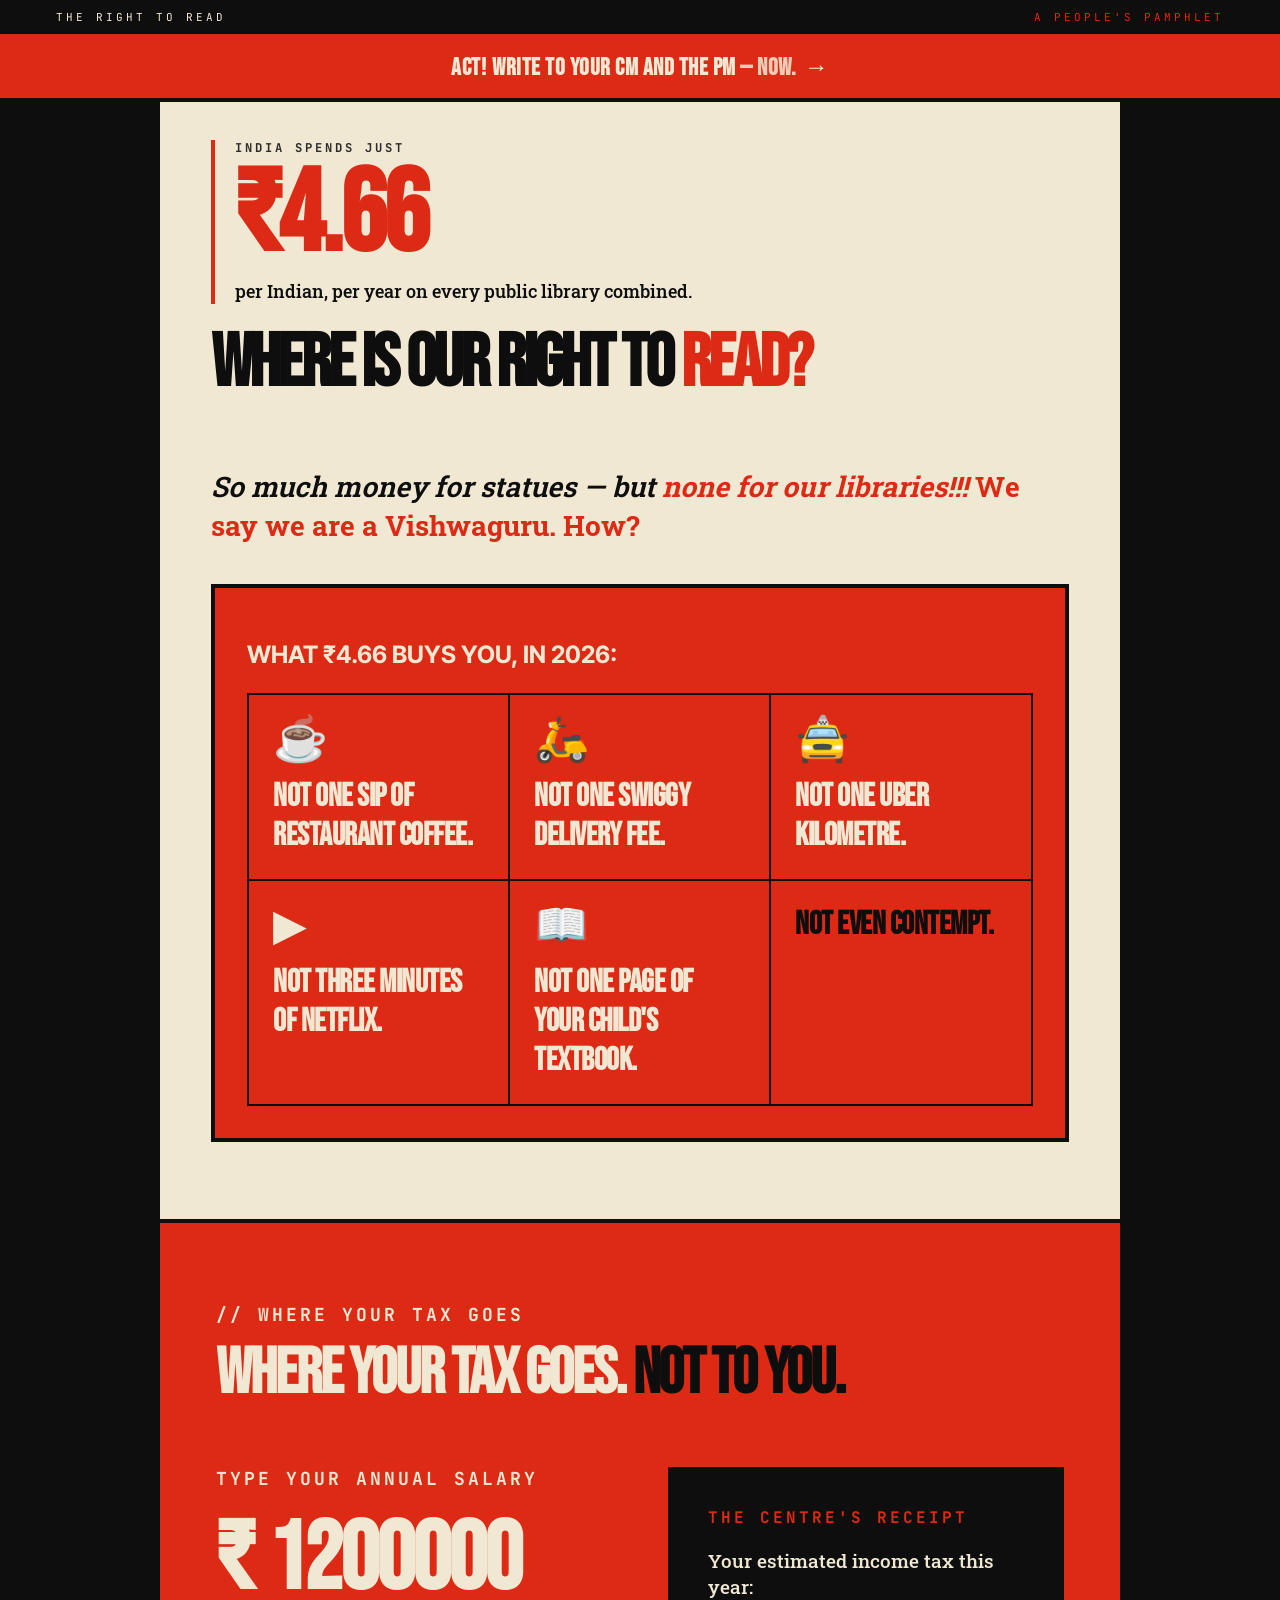
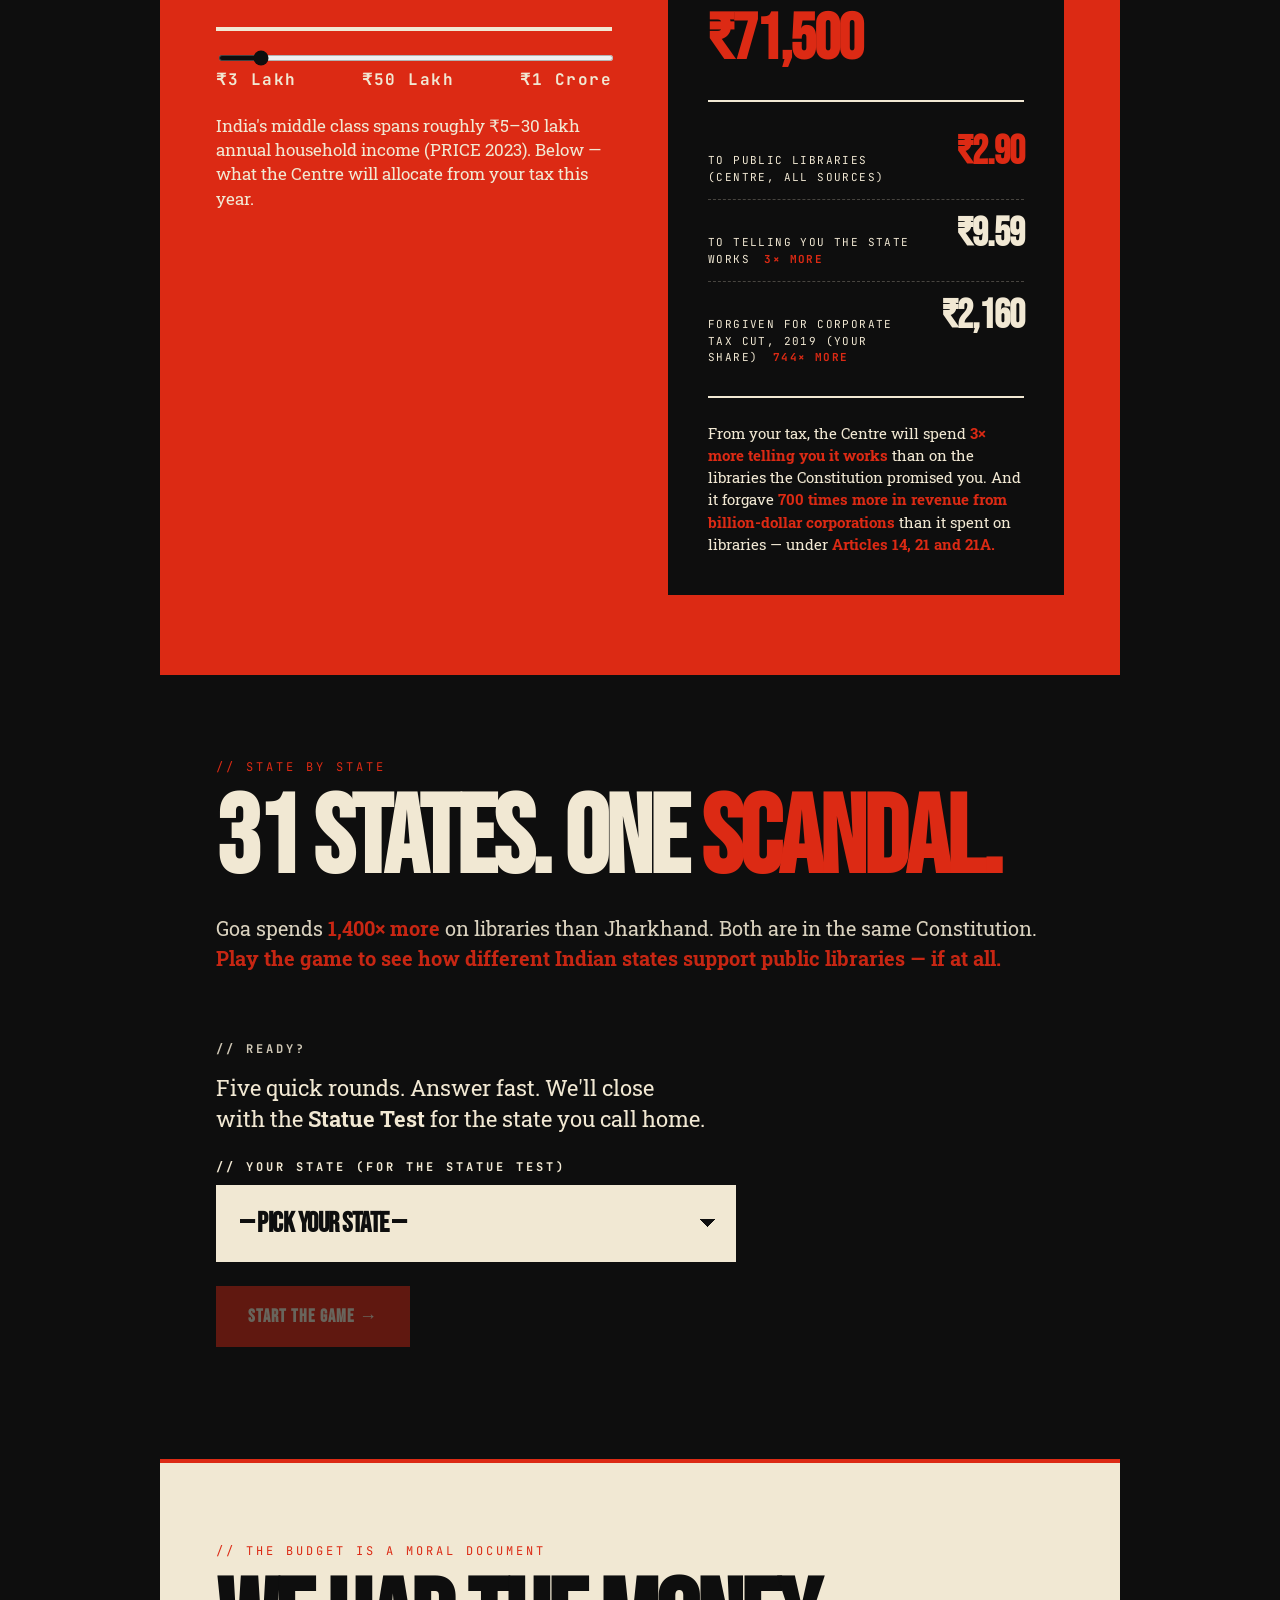
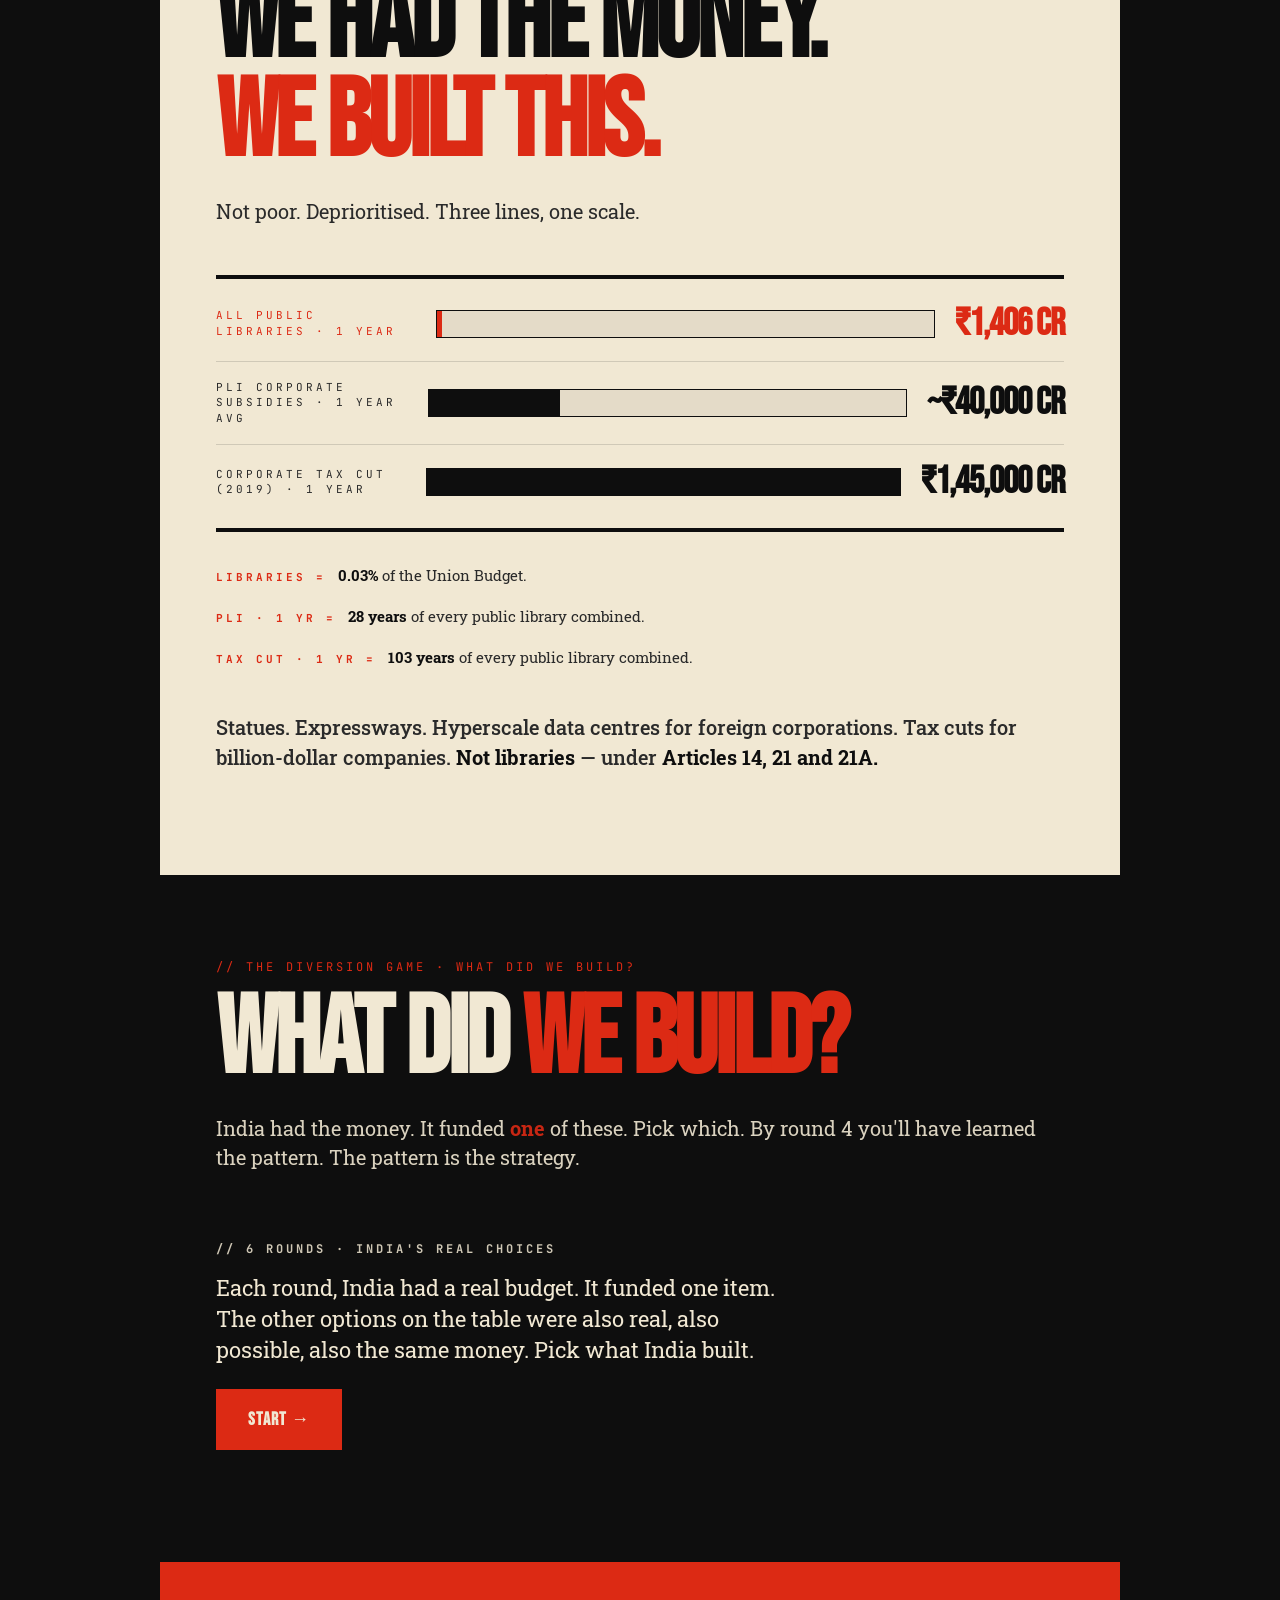
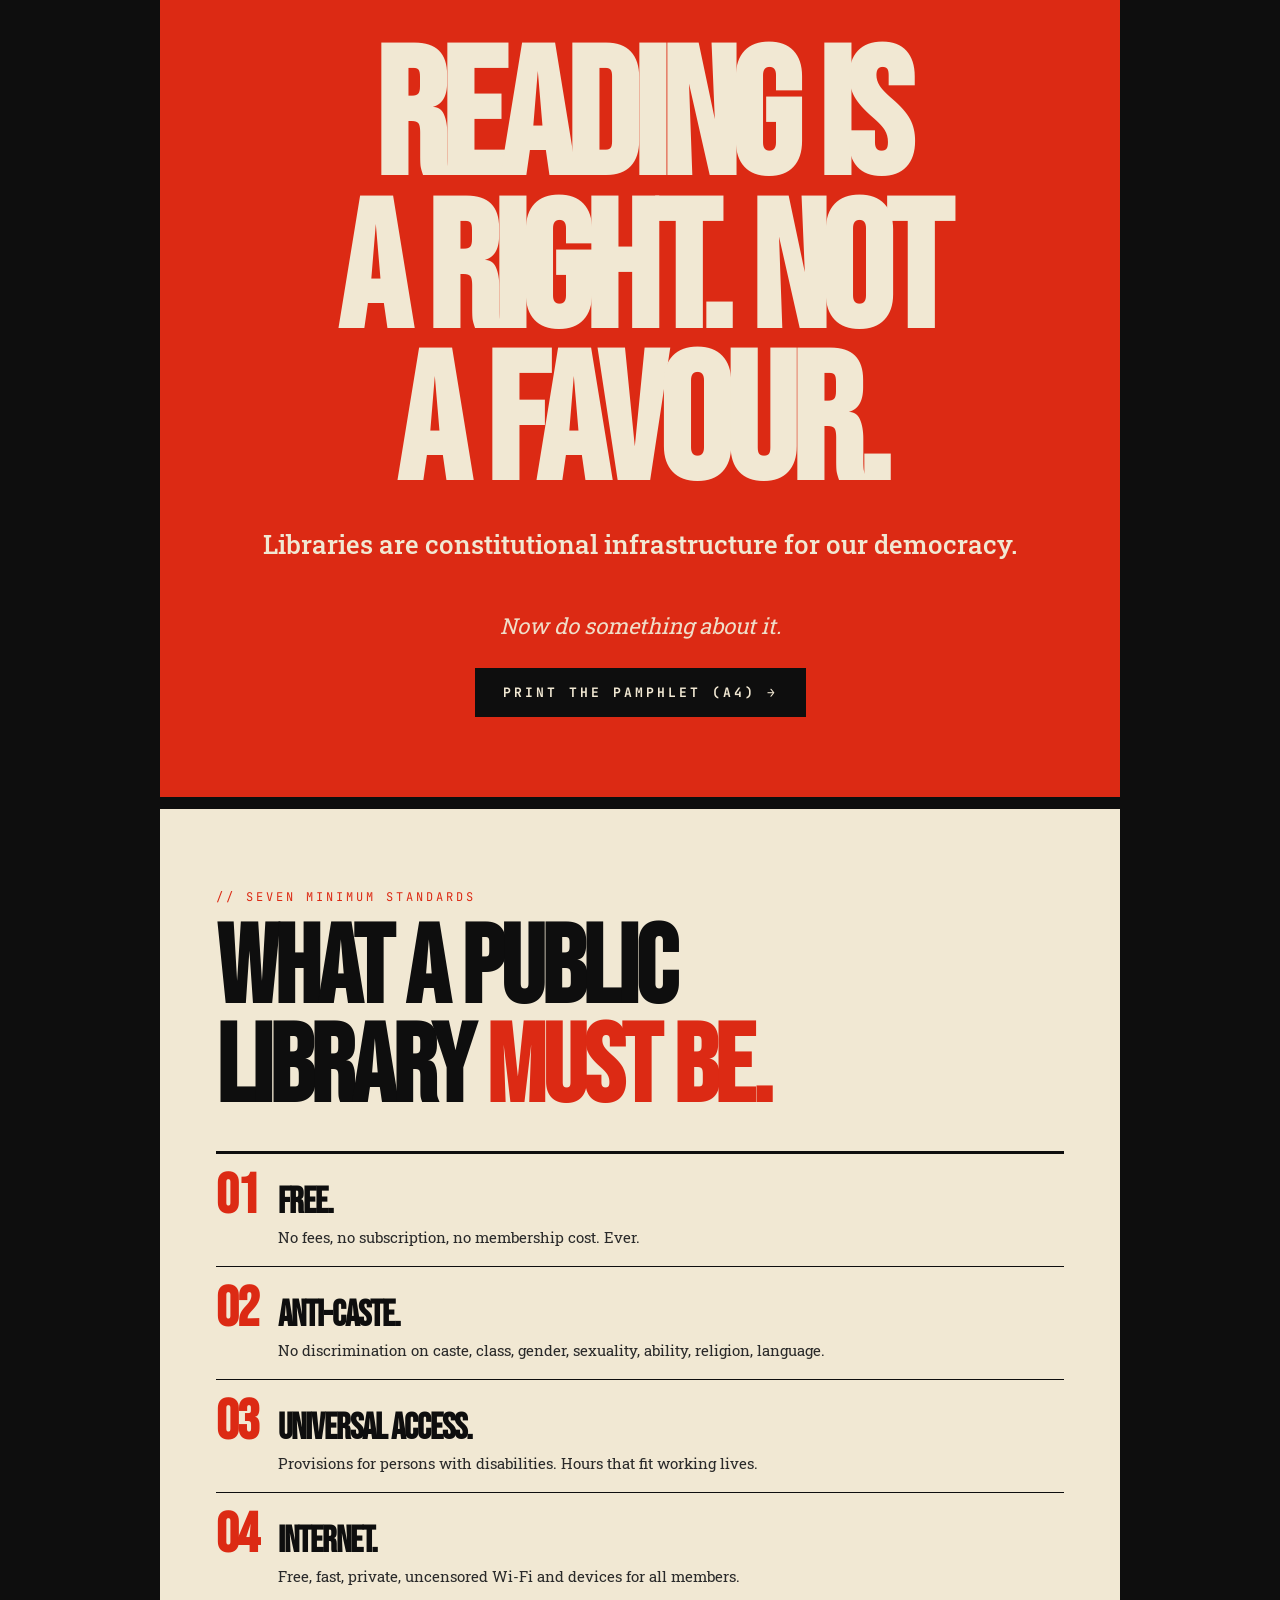
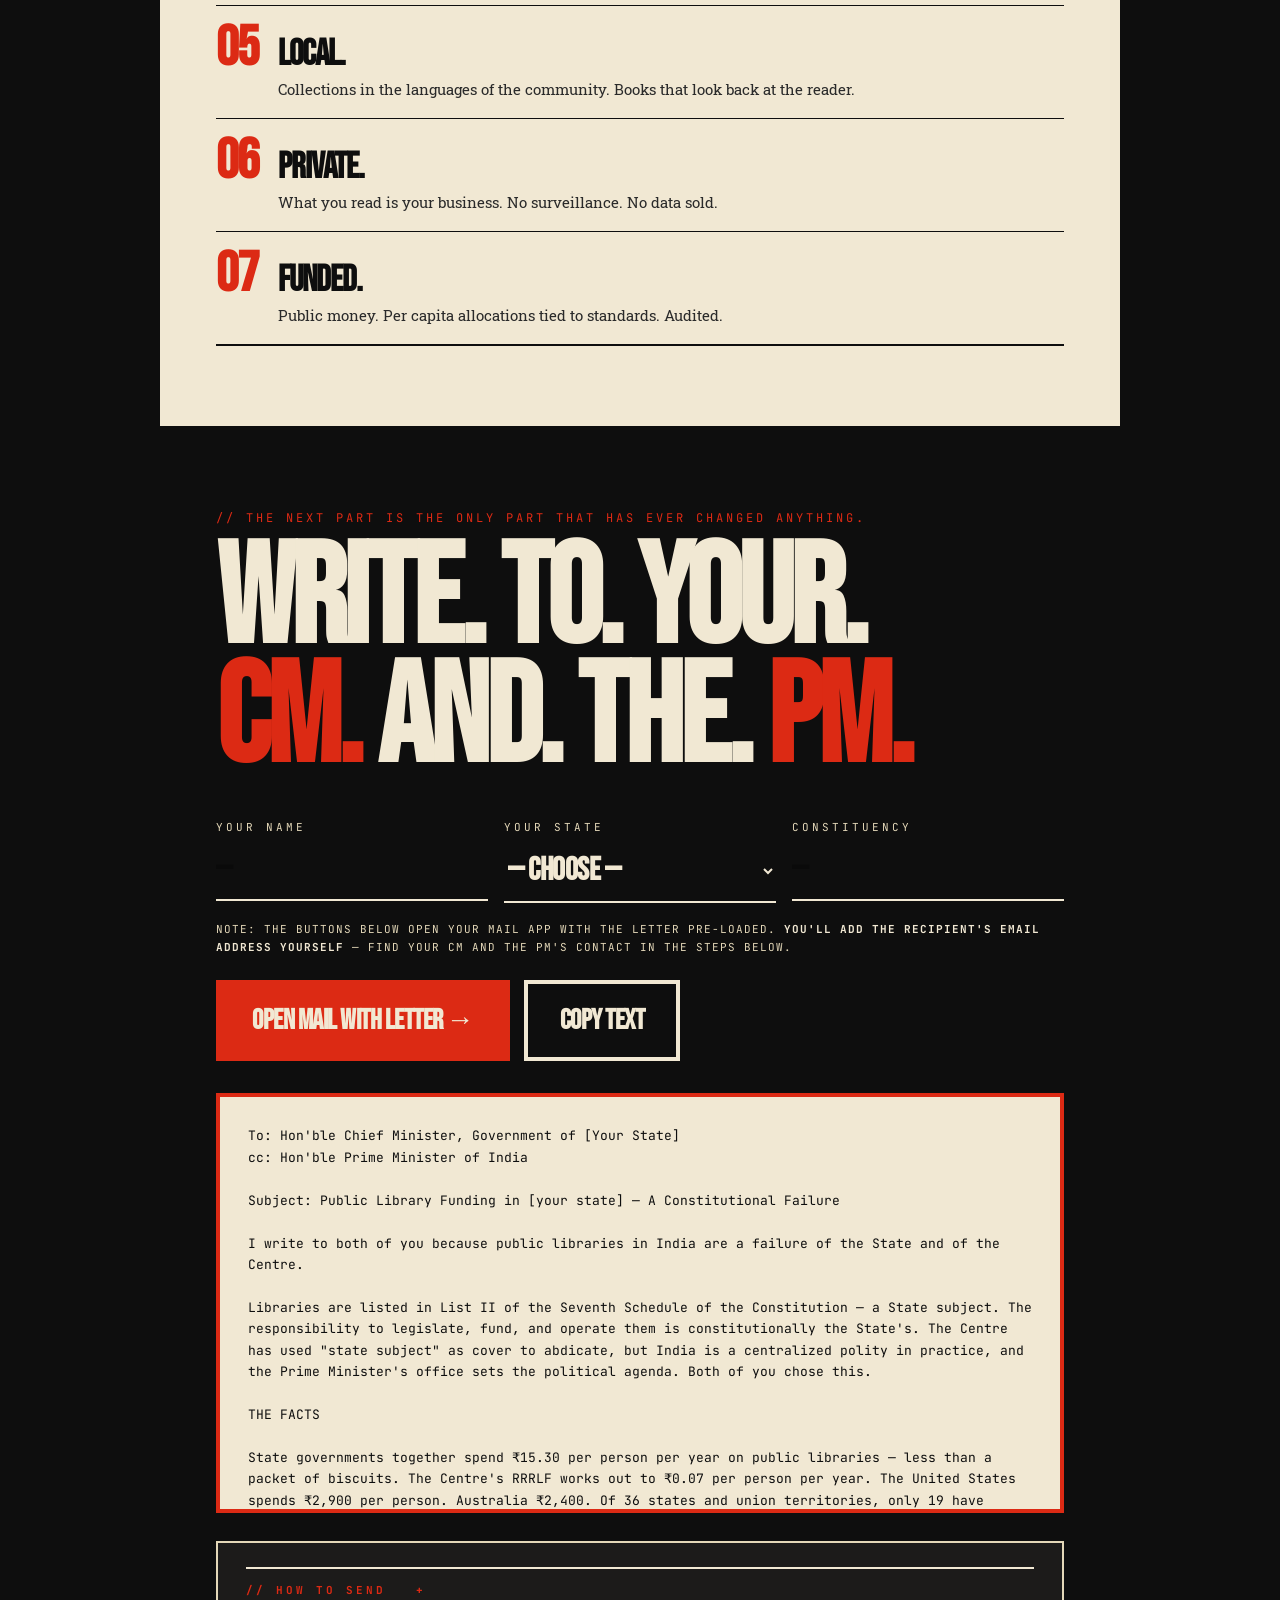
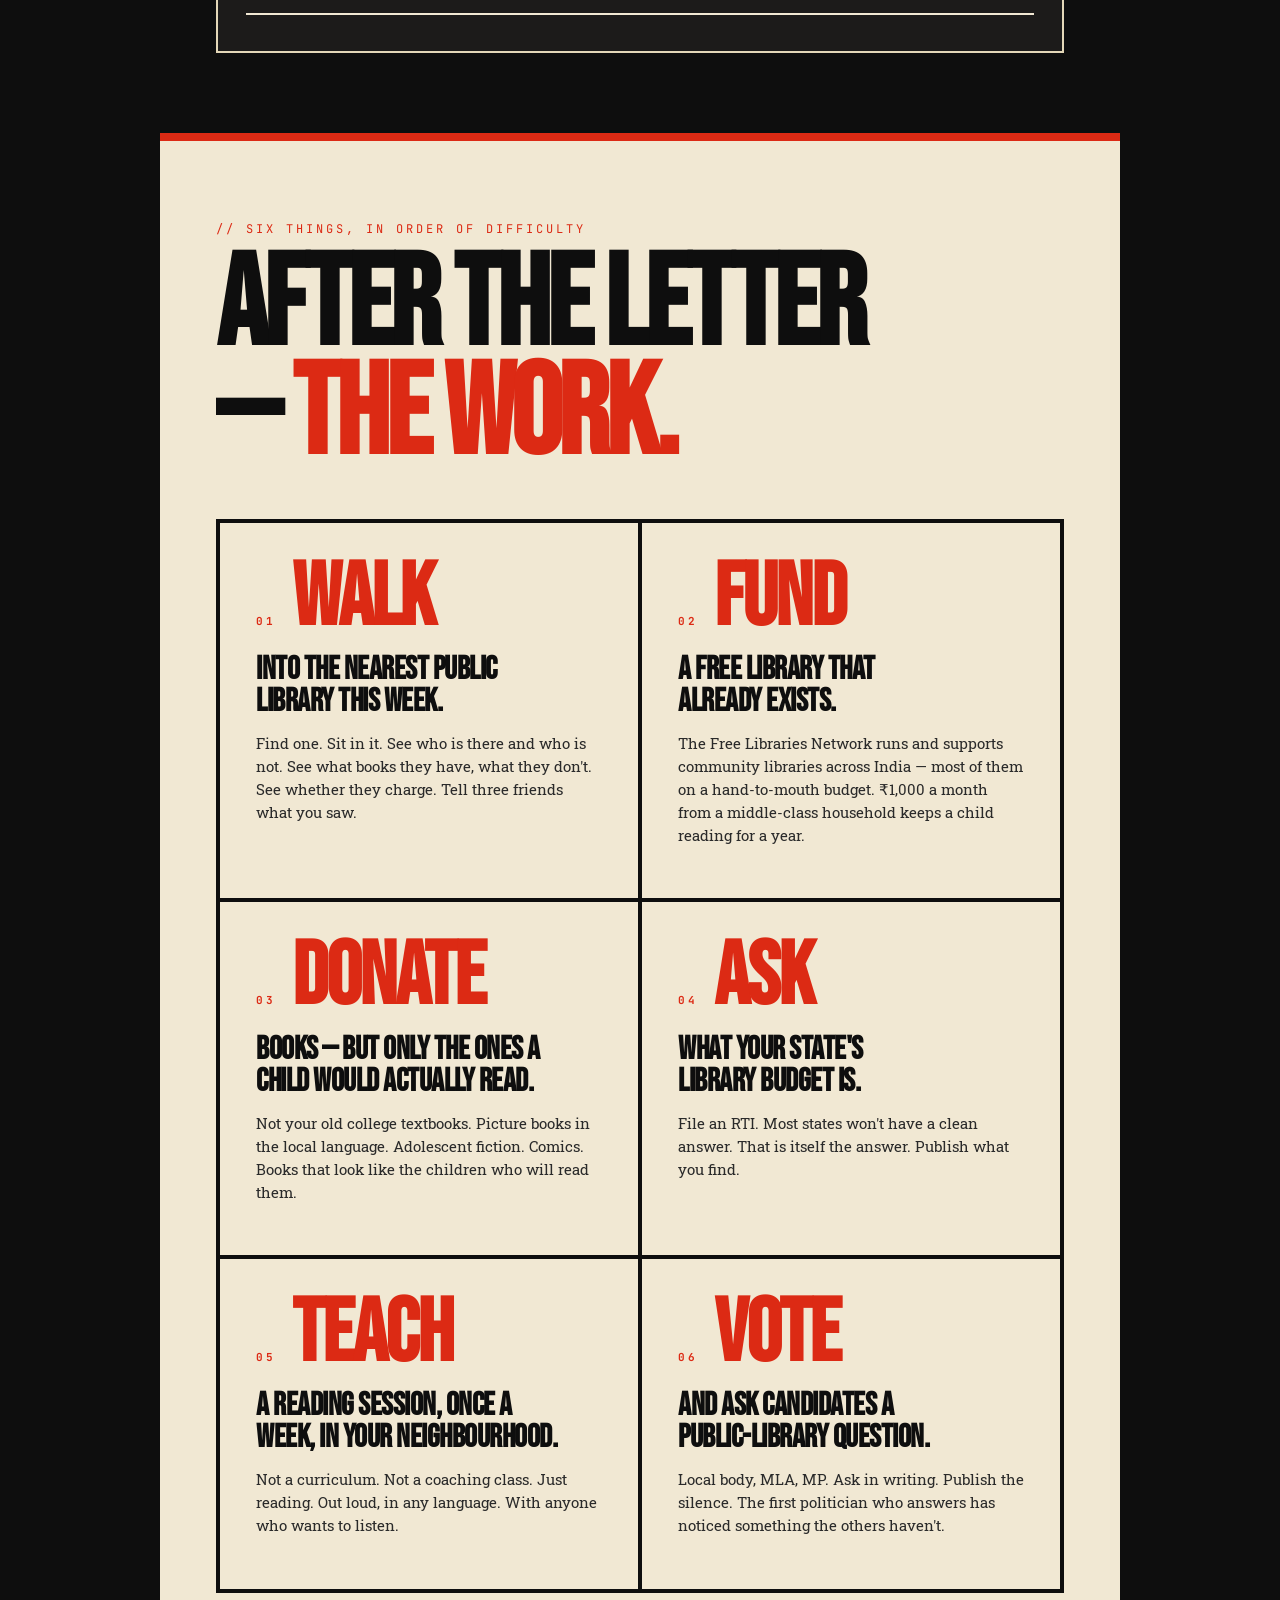
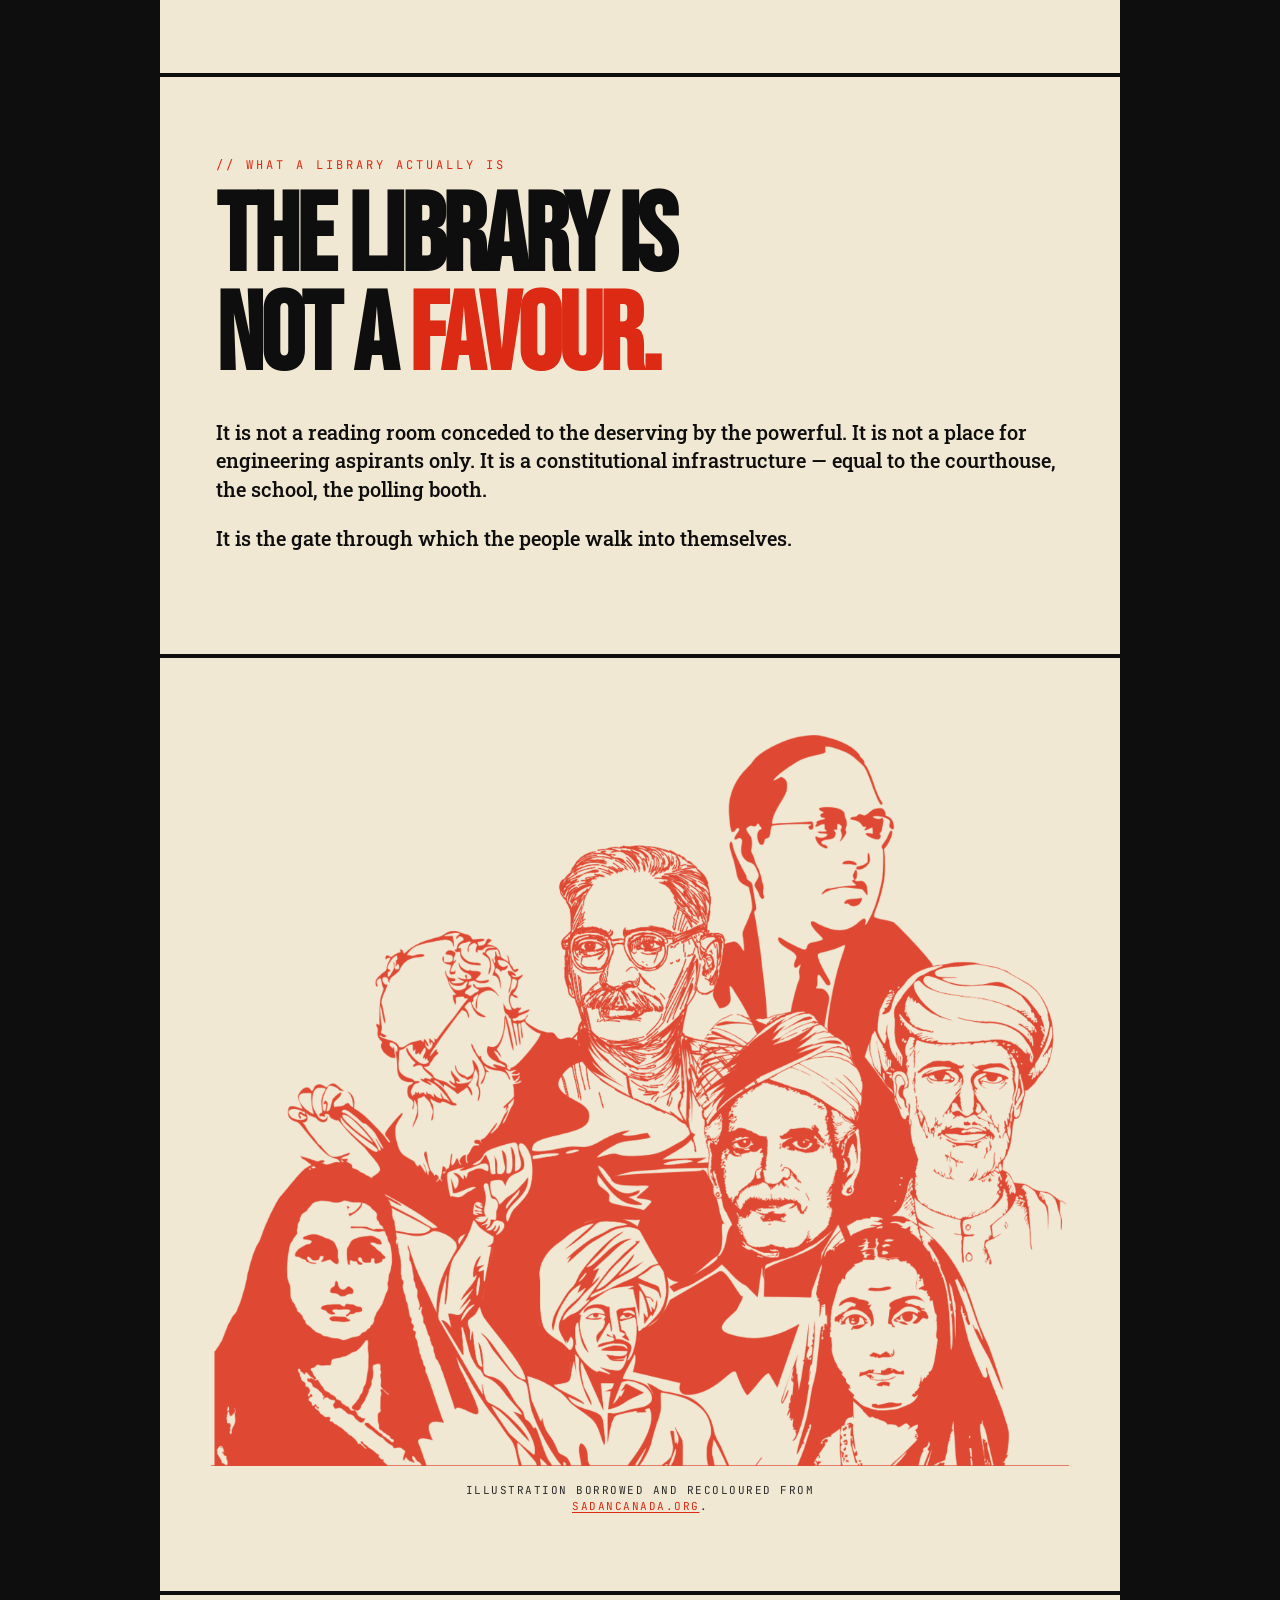
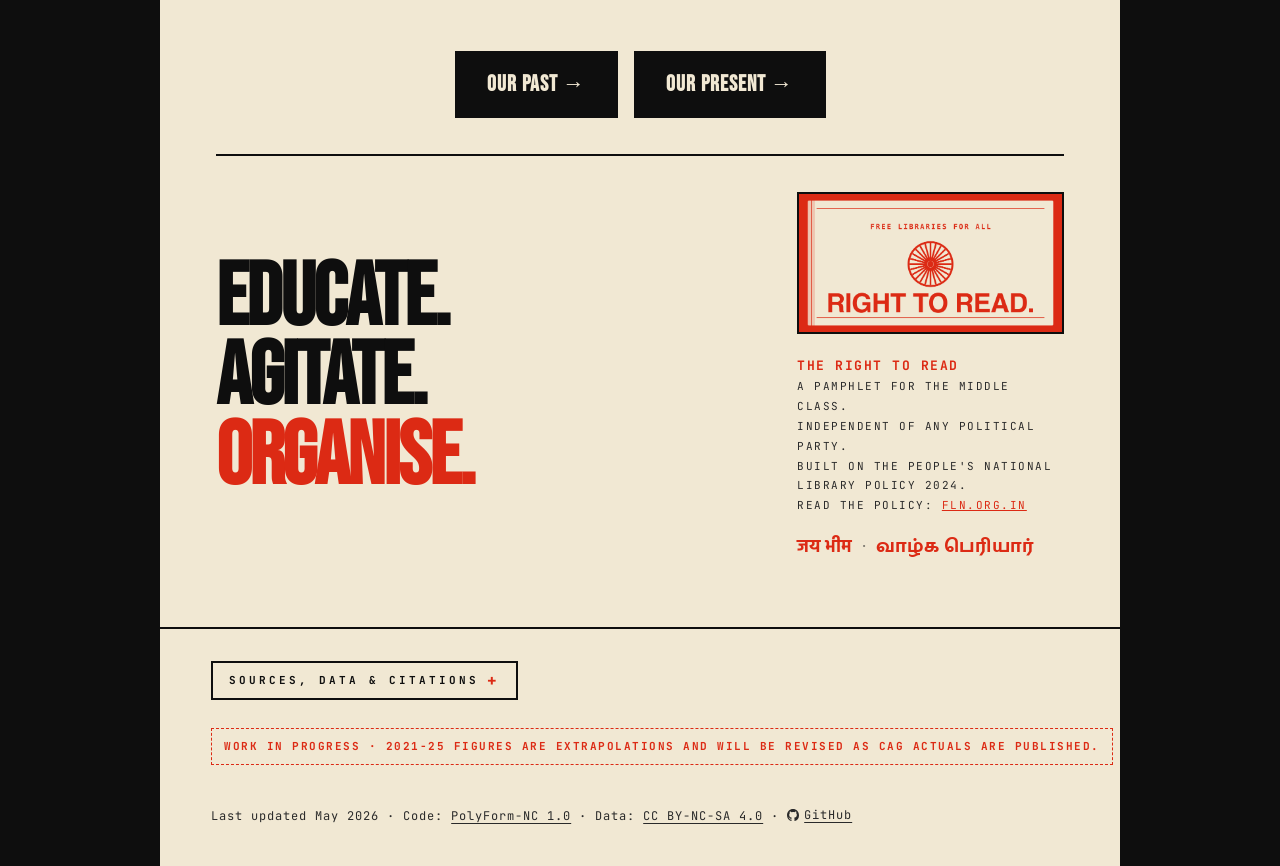
==== commit c5a0e92d: "feat(spend): switch deflator CPI-IW → MoSPI GDP; hero ₹3.85 → ₹4.66 Real per-capita library spend re" ====
--- a/index.html
+++ b/index.html
@@ -1,10 +1,10 @@
 <!DOCTYPE html>
-<html lang="en">
+<html lang="en-IN">
 <head>
 <meta charset="UTF-8" />
 <meta name="viewport" content="width=device-width, initial-scale=1.0" />
 <title>Right to Read — The Right to Read</title>
-<meta name="description" content="One statue = two years of India's entire library budget. India spends just ₹3.85 per Indian, per year on every public library combined. Built on the People's National Library Policy 2024." />
+<meta name="description" content="One statue = two years of India's entire library budget. India spends just ₹4.66 per Indian, per year on every public library combined. Built on the People's National Library Policy 2024." />
 
 <!-- Favicon — Savitribai-evoking silhouette, cream on vermilion (pamphlet palette) -->
 <link rel="icon" type="image/svg+xml" href="assets/favicon.svg">
@@ -20,7 +20,7 @@
 <meta property="og:site_name" content="Right to Read — The Right to Read" />
 <meta property="og:url" content="https://theright2read.org/" />
 <meta property="og:title" content="Right to Read — The Right to Read" />
-<meta property="og:description" content="ONE STATUE = TWO YEARS OF INDIA'S ENTIRE LIBRARY BUDGET. India spends just ₹3.85 per Indian, per year on every public library combined. The Centre forgave 100× more in corporate tax than the country spent on every library combined. Educate. Agitate. Organise." />
+<meta property="og:description" content="ONE STATUE = TWO YEARS OF INDIA'S ENTIRE LIBRARY BUDGET. India spends just ₹4.66 per Indian, per year on every public library combined. The Centre forgave 100× more in corporate tax than the country spent on every library combined. Educate. Agitate. Organise." />
 <meta property="og:locale" content="en_IN" />
 <meta name="twitter:card" content="summary_large_image" />
 <meta name="twitter:title" content="Right to Read — The Right to Read" />
@@ -39,7 +39,7 @@
 <link rel="preconnect" href="https://fonts.gstatic.com" crossorigin />
 <link href="https://fonts.googleapis.com/css2?family=Bebas+Neue&family=Oswald:wght@600;700;900&family=Roboto+Slab:wght@400;500;700;900&family=Inter+Tight:wght@400;500;600;700&family=JetBrains+Mono:wght@400;500;700&family=Hind:wght@400;500;600;700&family=Hind+Madurai:wght@400;500;600;700&family=Hind+Siliguri:wght@400;500;600;700&family=Tiro+Devanagari+Hindi:ital@0;1&family=Noto+Serif+Tamil:wght@400;600;700&family=Noto+Serif+Bengali:wght@400;600;700&display=swap" rel="stylesheet" />
 
-<link rel="stylesheet" href="assets/styles.css?v=43">
+<link rel="stylesheet" href="assets/styles.css?v=45">
 </head>
 <body>
 
@@ -71,14 +71,14 @@
       <div class="hero-top">
         <div class="hero-fact">
           <div class="hero-fact-prefix">India spends just</div>
-          <div class="hero-fact-num">₹3.85</div>
+          <div class="hero-fact-num">₹4.66</div>
           <div class="hero-fact-suffix">per Indian, per year on every public library combined.</div>
         </div>
         <h1>WHERE IS OUR RIGHT TO <span class="red">READ?</span></h1>
       </div>
       <p class="hero-lede"><em class="lede-opener">So much money for statues — but <span class="red">none for our libraries!!!</span></em> <strong class="red">We say we are a Vishwaguru. How?</strong></p>
       <div class="buys">
-        <h2>WHAT ₹3.85 BUYS YOU, IN 2026:</h2>
+        <h2>WHAT ₹4.66 BUYS YOU, IN 2026:</h2>
         <div class="buys-grid">
           <div data-icon="☕">Not one sip of restaurant coffee.</div>
           <div data-icon="🛵">Not one Swiggy delivery fee.</div>
@@ -369,8 +369,8 @@
       <h2>READING IS A RIGHT. NOT A FAVOUR.</h2>
       <p class="end-sub">Libraries are constitutional infrastructure for our democracy.</p>
       <div class="end-tail">Now do something about it.</div>
-      <button type="button" class="print-btn" onclick="window.print()" aria-label="Print this pamphlet as a 4-page A4 PDF">
-        Print the pamphlet (4 pages, A4) →
+      <button type="button" class="print-btn" onclick="window.print()" aria-label="Print this pamphlet as an A4 PDF">
+        Print the pamphlet (A4) →
       </button>
     </div>
   </section>
@@ -496,8 +496,8 @@
             <span class="bib-cite">(₹11.62 national, ₹9.55 state, ₹2.07 Centre, peak 2018-19) — Kulkarni, S. R., Balaji, B. P., &amp; Dhanamjaya, M. (2025). <em>What is the per capita expenditure on public libraries in India? An empirical analysis.</em> In <em>Book of abstracts: Global library summit on library diplomacy</em>, South Asian University, New Delhi, 5-7 February 2025 (pp. 125-132). LIS Academy. Sourced from CAG Combined Finance &amp; Revenue Accounts, Major Head 2205 / Sub-head 105.</span>
           </li>
           <li>
-            <span class="bib-label">Hero figure (₹3.85)</span>
-            <span class="bib-cite">Real per-Indian library spend for 2024-25, expressed in constant 2011-12 ₹ (CPI-IW deflator, base 2011-12 = 100). Computed by extending Kulkarni-Balaji-Dhanamjaya (2025) state-level series with corrected TG 2020 annual population projections (MoHFW) and CAGR (2016-17→2020-21) extrapolation for years where CAG actuals are not yet published. Real-terms peak: ₹7.08 in 2018-19. Methodology and per-state CAGRs at <a href="/spend/" target="_blank" rel="noopener">/spend/</a>.</span>
+            <span class="bib-label">Hero figure (₹4.66)</span>
+            <span class="bib-cite">Real per-Indian library spend for 2024-25, expressed in constant 2011-12 ₹ via the MoSPI implicit GDP deflator (National Accounts Statistics, base 2011-12) — the standard for real government-spending analysis per IMF GFSM 2014, OECD Government at a Glance, World Bank PER methodology, and RBI <em>State Finances</em>. Computed by extending Kulkarni-Balaji-Dhanamjaya (2025) state-level series with corrected TG 2020 annual population projections (MoHFW) and CAGR (2016-17→2020-21) extrapolation where CAG actuals are not yet published. Real-terms peak: ₹7.87 in 2018-19. Methodology and per-state CAGRs at <a href="/spend/" target="_blank" rel="noopener">/spend/</a>.</span>
           </li>
           <li>
             <span class="bib-label">State-wise per-capita library spending, 2014-15 to 2020-21</span>
@@ -574,7 +574,7 @@
     </div>
     <div class="colophon-line">
       Last updated May 2026 ·
-      Code: <a href="https://polyformproject.org/licenses/noncommercial/1.0.0/">PolyForm-NC 1.0</a> ·
+      Code: <a href="https://polyformproject.org/licenses/noncommercial/1.0.0">PolyForm-NC 1.0</a> ·
       Data: <a href="https://creativecommons.org/licenses/by-nc-sa/4.0/">CC BY-NC-SA 4.0</a> ·
       <a class="github-link" href="https://github.com/CommonerLLP/theright2read" target="_blank" rel="noopener" aria-label="GitHub repository: CommonerLLP/theright2read" title="CommonerLLP/theright2read">
         <svg class="github-icon" viewBox="0 0 16 16" aria-hidden="true" focusable="false">
@@ -588,9 +588,9 @@
 
 </main>
 
-<script src="assets/data.js?v=43"></script>
-<script src="assets/helpers.js?v=43"></script>
-<script src="assets/games.js?v=43"></script>
-<script src="assets/main.js?v=43"></script>
+<script src="assets/data.js?v=45"></script>
+<script src="assets/helpers.js?v=45"></script>
+<script src="assets/games.js?v=45"></script>
+<script src="assets/main.js?v=45"></script>
 </body>
 </html>
--- a/assets/styles.css
+++ b/assets/styles.css
@@ -88,6 +88,15 @@
     border: 2px solid var(--red);
   }
   .skip-link:focus { top: var(--space-2); outline: 2px solid var(--red); outline-offset: 2px; }
+
+  /* Screen-reader-only — content present in DOM and a11y tree but
+     invisible. Used for semantic page titles where the visual design
+     starts at h2. */
+  .visually-hidden {
+    position: absolute !important;
+    width: 1px; height: 1px; padding: 0; margin: -1px; overflow: hidden;
+    clip: rect(0, 0, 0, 0); white-space: nowrap; border: 0;
+  }
 
   .grain {
     position: absolute; inset: 0; pointer-events: none;
@@ -1475,6 +1484,174 @@
   .parl-empty code {
     font-family: var(--f-mono); color: var(--red); font-size: 0.9em;
   }
+
+  /* PARLIAMENT · discourse analysis (v1.0.0 of sansad-semantic-crawler) */
+  .t-cream-soft { color: var(--cream-deep); font-weight: 500; }
+
+  .parl-headline-stat {
+    margin-top: var(--space-8);
+    display: grid; grid-template-columns: auto 1fr; gap: var(--space-8);
+    align-items: start;
+    padding: var(--space-7) var(--space-7);
+    border: 2px solid var(--red);
+    background: rgba(229, 62, 62, 0.08);
+  }
+  .parl-headline-num {
+    font-family: var(--f-display); font-size: 120px; font-weight: 900;
+    line-height: 0.85; letter-spacing: -4px; color: var(--red);
+    font-variant-numeric: tabular-nums;
+  }
+  .parl-headline-lede {
+    font-family: var(--f-slab); font-size: 22px; line-height: 1.3;
+    color: var(--cream);
+  }
+  .parl-headline-sub {
+    margin-top: var(--space-3);
+    font-family: var(--f-mono); font-size: 11px; letter-spacing: 1.2px;
+    color: var(--cream-deep); line-height: 1.55;
+  }
+
+  .parl-subhead {
+    margin: var(--space-12) 0 var(--space-2);
+    font-family: var(--f-display); font-size: 34px; font-weight: 900;
+    letter-spacing: -1px; line-height: 1.05; color: var(--cream);
+    text-transform: none;
+  }
+  .parl-subhead-note {
+    margin: 0 0 var(--space-5);
+    font-family: var(--f-slab); font-size: 15px; line-height: 1.5;
+    color: var(--cream-deep);
+  }
+
+  .parl-rrrlf-cascade {
+    display: grid; grid-template-columns: 1fr; gap: 0;
+    border-left: 4px solid var(--red);
+  }
+  .parl-cascade-card {
+    display: grid; grid-template-columns: 130px 1fr;
+    gap: var(--space-5);
+    padding: var(--space-5) var(--space-5);
+    border-bottom: 1px solid rgba(255, 248, 226, 0.15);
+  }
+  .parl-cascade-card:last-child { border-bottom: none; }
+  .parl-cascade-date {
+    font-family: var(--f-mono); font-size: 13px; font-weight: 700;
+    letter-spacing: 0.5px; color: var(--red);
+    padding-top: 6px;
+  }
+  .parl-cascade-quote {
+    font-family: var(--f-slab); font-size: 22px; font-weight: 700;
+    line-height: 1.25; color: var(--cream); font-style: italic;
+  }
+  .parl-cascade-meta {
+    margin-top: var(--space-2);
+    font-family: var(--f-mono); font-size: 11px; letter-spacing: 1px;
+    color: var(--cream-deep); text-transform: uppercase;
+  }
+  .parl-cascade-meta a { color: var(--cream); text-decoration-color: var(--red); }
+  .parl-cascade-min {
+    margin-top: 4px;
+    font-family: var(--f-mono); font-size: 11px; letter-spacing: 1px;
+    color: var(--cream-deep);
+  }
+
+  .parl-ministry-rows {
+    display: flex; flex-direction: column; gap: var(--space-3);
+  }
+  .parl-ministry-row {
+    display: grid; grid-template-columns: 240px 1fr 220px;
+    gap: var(--space-4); align-items: center;
+    padding: var(--space-3) 0;
+    border-bottom: 1px solid rgba(255, 248, 226, 0.12);
+  }
+  .parl-ministry-name {
+    font-family: var(--f-mono); font-size: 12px; font-weight: 700;
+    letter-spacing: 1px; text-transform: uppercase; color: var(--cream);
+  }
+  .parl-ministry-bar-wrap {
+    position: relative; height: 28px;
+    background: rgba(255, 248, 226, 0.08);
+    border: 1px solid rgba(255, 248, 226, 0.15);
+  }
+  .parl-ministry-bar {
+    position: absolute; left: 0; top: 0; bottom: 0;
+    background: var(--red);
+  }
+  .parl-ministry-rate {
+    position: absolute; right: 10px; top: 50%; transform: translateY(-50%);
+    font-family: var(--f-display); font-size: 18px; font-weight: 900;
+    color: var(--cream); font-variant-numeric: tabular-nums;
+  }
+  .parl-ministry-n {
+    font-family: var(--f-mono); font-size: 11px; letter-spacing: 0.5px;
+    color: var(--cream-deep);
+  }
+
+  .parl-evasion-grid {
+    display: grid; grid-template-columns: 1fr; gap: 0;
+    border-left: 4px solid var(--red);
+  }
+  .parl-evasion-row {
+    display: grid; grid-template-columns: 200px 1fr;
+    gap: var(--space-5);
+    padding: var(--space-5) var(--space-5);
+    border-bottom: 1px solid rgba(255, 248, 226, 0.15);
+  }
+  .parl-evasion-row:last-child { border-bottom: none; }
+  .parl-evasion-tag {
+    font-family: var(--f-mono); font-size: 11px; font-weight: 800;
+    letter-spacing: 2px; color: var(--red); text-transform: uppercase;
+    padding-top: 8px;
+  }
+  .parl-evasion-pattern {
+    font-family: var(--f-slab); font-size: 22px; font-weight: 700;
+    line-height: 1.25; color: var(--cream); font-style: italic;
+  }
+  .parl-evasion-cite {
+    margin-top: var(--space-2);
+    font-family: var(--f-mono); font-size: 11px; letter-spacing: 1px;
+    color: var(--cream-deep); text-transform: uppercase;
+  }
+  .parl-evasion-cite a { color: var(--cream); text-decoration-color: var(--red); }
+  .parl-evasion-more {
+    margin-top: var(--space-3);
+  }
+  .parl-evasion-more summary {
+    cursor: pointer; list-style: none;
+    font-family: var(--f-mono); font-size: 10.5px; font-weight: 700;
+    letter-spacing: 1.2px; text-transform: uppercase;
+    color: var(--cream-deep);
+  }
+  .parl-evasion-more summary::-webkit-details-marker { display: none; }
+  .parl-evasion-more summary::before { content: "▸ "; color: var(--red); }
+  .parl-evasion-more[open] summary::before { content: "▾ "; }
+  .parl-evasion-more blockquote {
+    margin: var(--space-3) 0 0;
+    padding: var(--space-3) var(--space-4);
+    border-left: 2px solid rgba(229, 62, 62, 0.5);
+    font-family: var(--f-slab); font-size: 14px; line-height: 1.45;
+    color: var(--cream-deep); font-style: normal;
+  }
+  .parl-evasion-function {
+    margin-top: var(--space-2);
+    font-family: var(--f-mono); font-size: 10px; letter-spacing: 0.5px;
+    color: var(--cream-deep); font-style: italic;
+  }
+
+  .parl-corpus-details {
+    margin-top: var(--space-10);
+    border-top: 1px solid rgba(255, 248, 226, 0.15);
+    padding-top: var(--space-5);
+  }
+  .parl-corpus-details summary {
+    cursor: pointer; list-style: none;
+    font-family: var(--f-mono); font-size: 11px; font-weight: 800;
+    letter-spacing: 1.5px; text-transform: uppercase;
+    color: var(--cream-deep);
+  }
+  .parl-corpus-details summary::-webkit-details-marker { display: none; }
+  .parl-corpus-details summary::before { content: "▸ "; color: var(--red); }
+  .parl-corpus-details[open] summary::before { content: "▾ "; }
 
   /* QUOTES */
   .quotes h2 { font-size: clamp(44px, 8vw, 96px); letter-spacing: -2px; }
@@ -1932,6 +2109,15 @@
     .parl-questions { grid-template-columns: 1fr; }
     .parl-question h3 { font-size: 24px; }
     .parl-question-stat { font-size: 28px; }
+    .parl-headline-stat { grid-template-columns: 1fr; gap: var(--space-3); }
+    .parl-headline-num { font-size: 88px; }
+    .parl-headline-lede { font-size: 18px; }
+    .parl-subhead { font-size: 26px; }
+    .parl-cascade-card { grid-template-columns: 1fr; gap: var(--space-2); }
+    .parl-cascade-quote { font-size: 18px; }
+    .parl-ministry-row { grid-template-columns: 1fr; gap: var(--space-2); }
+    .parl-evasion-row { grid-template-columns: 1fr; gap: var(--space-2); }
+    .parl-evasion-pattern { font-size: 18px; }
     .quote-grid { grid-template-columns: 1fr; gap: var(--space-6); }
     .quote .text, .quote.deva .text, .quote.tamil .text { font-size: 20px; }
     .cta { padding: var(--space-12) var(--space-6); }
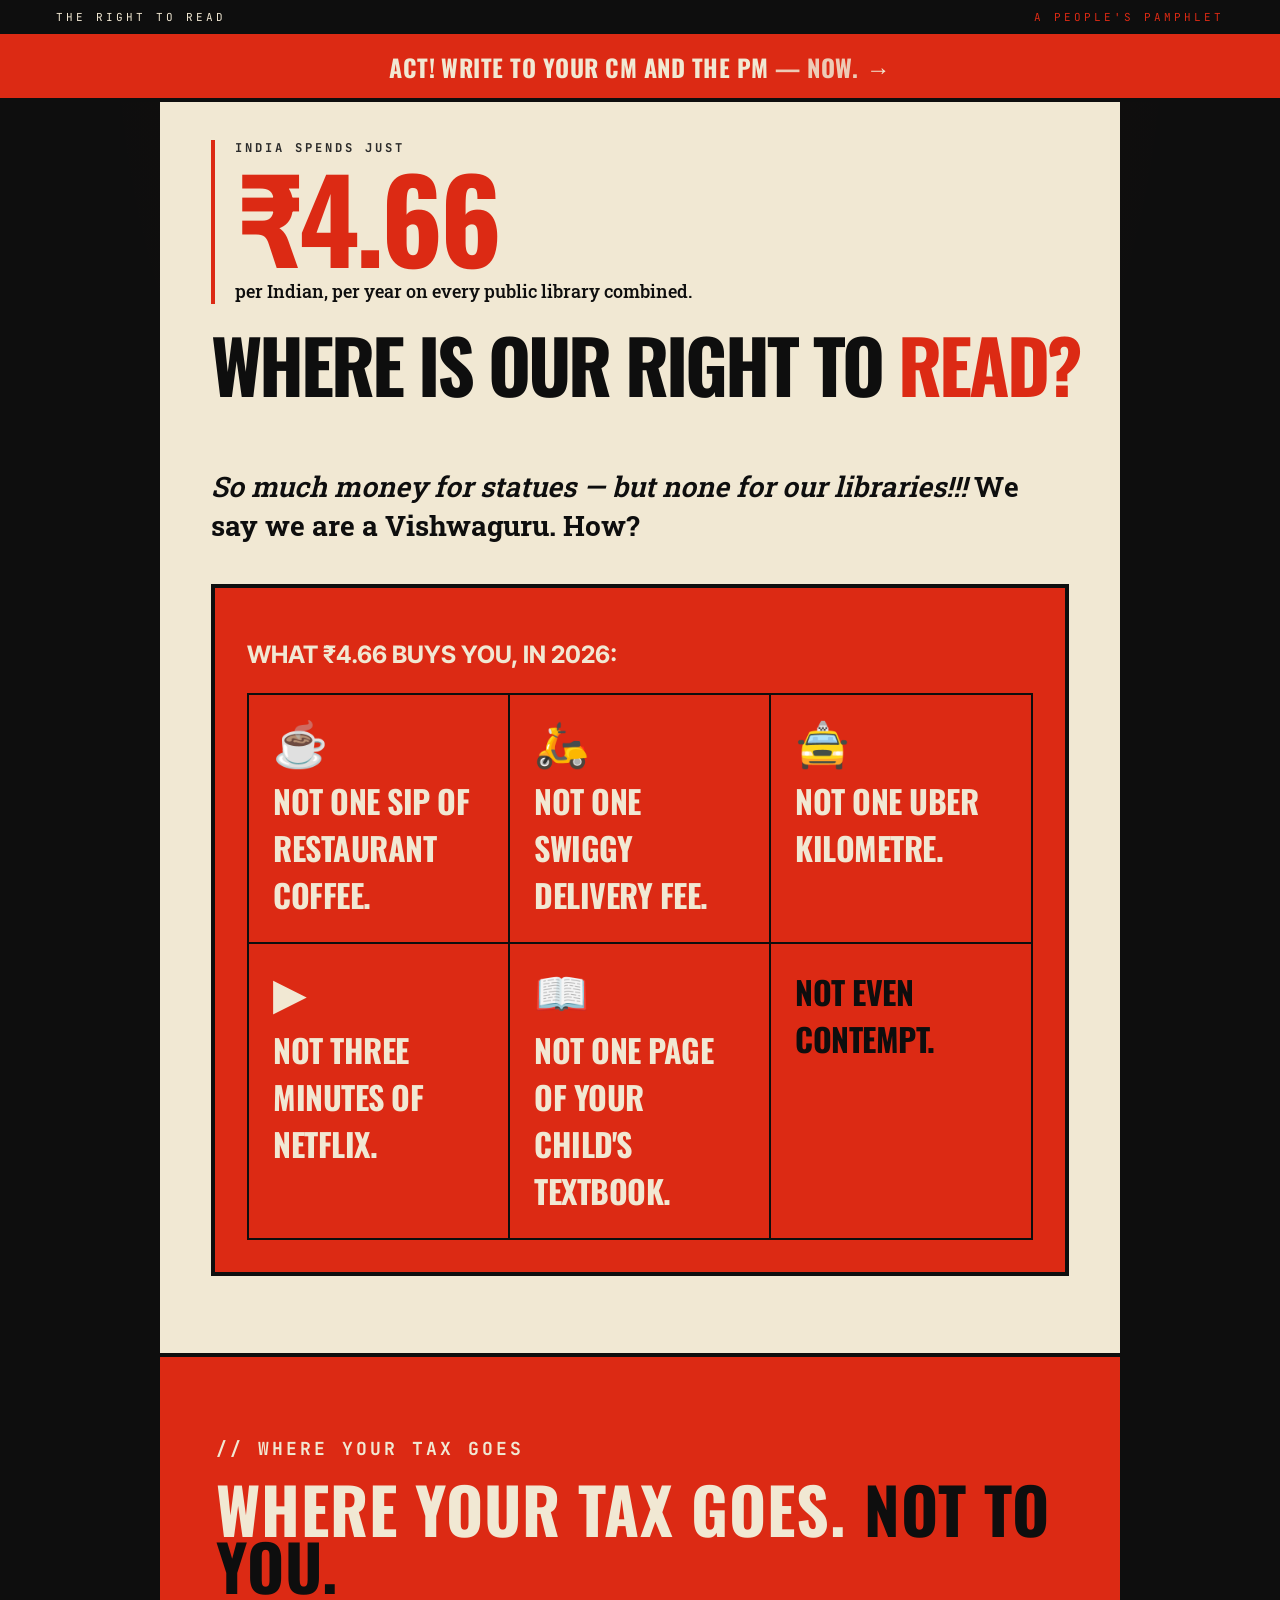
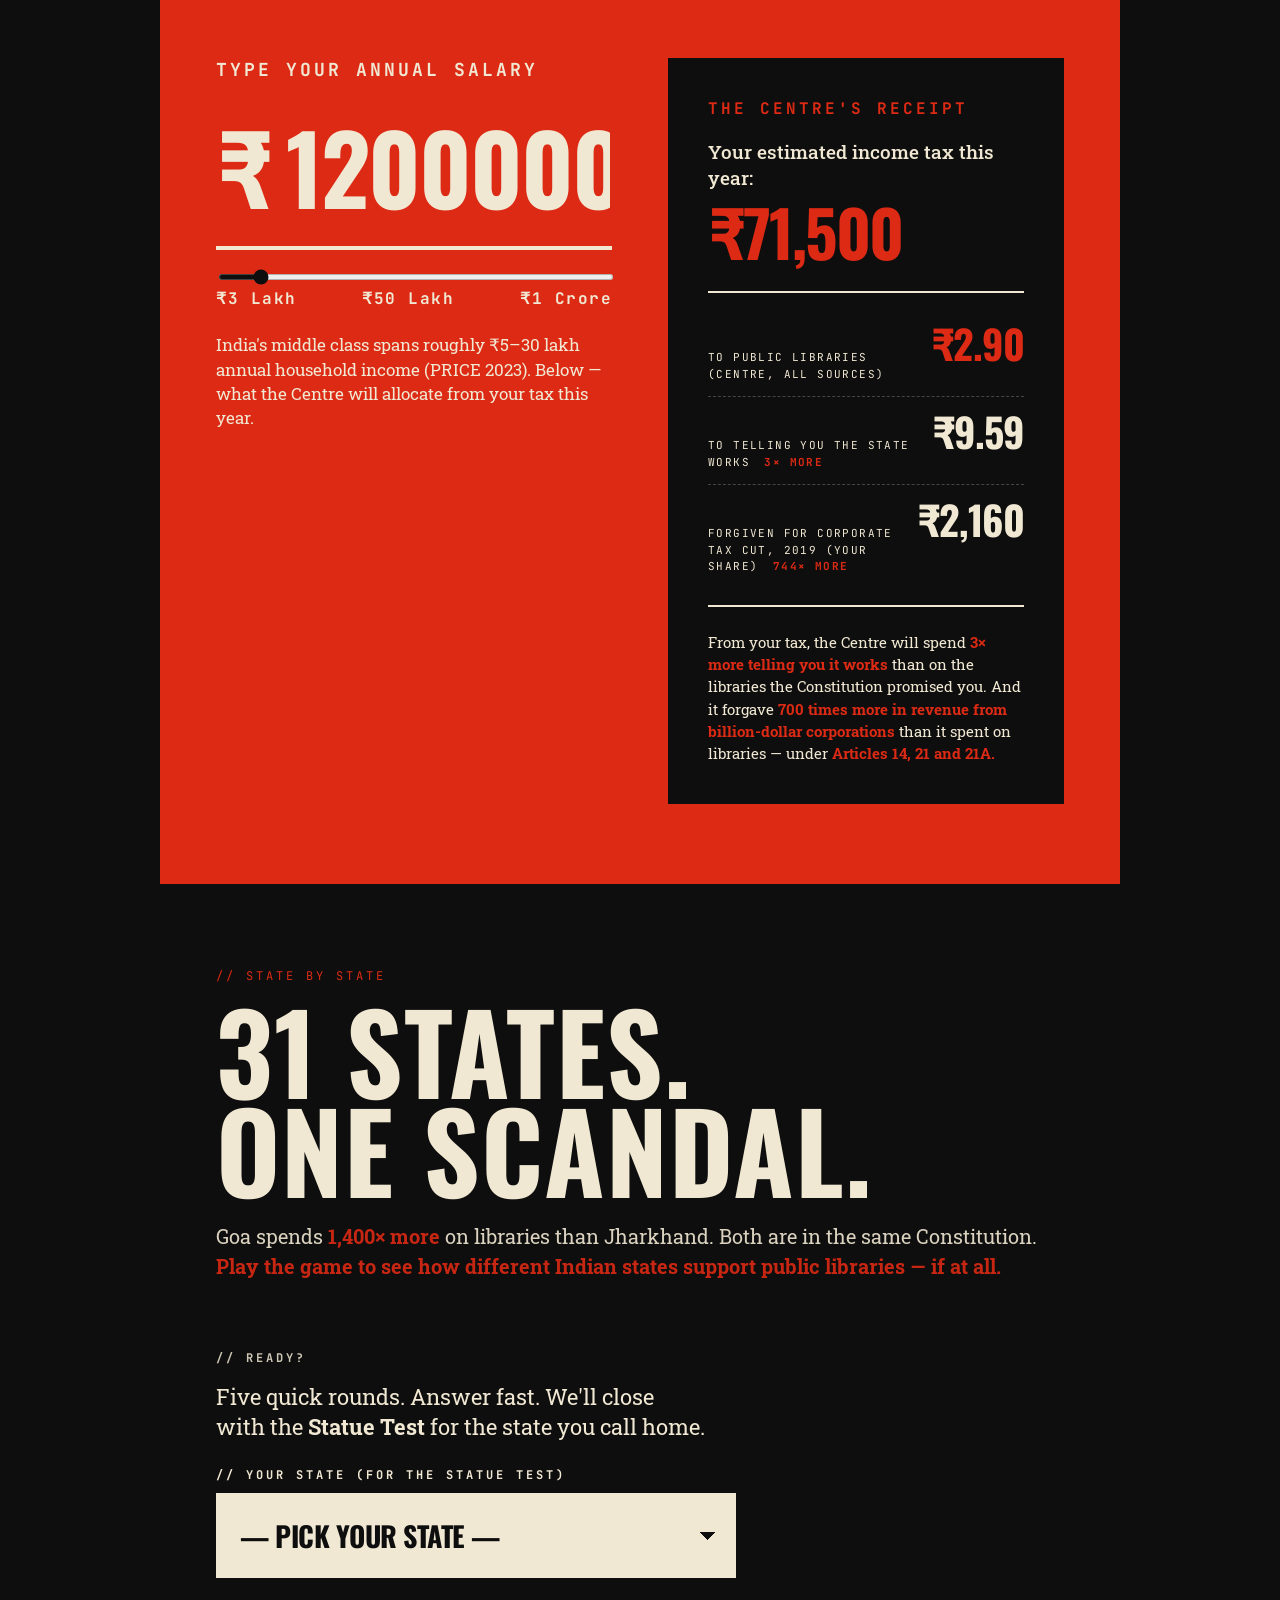
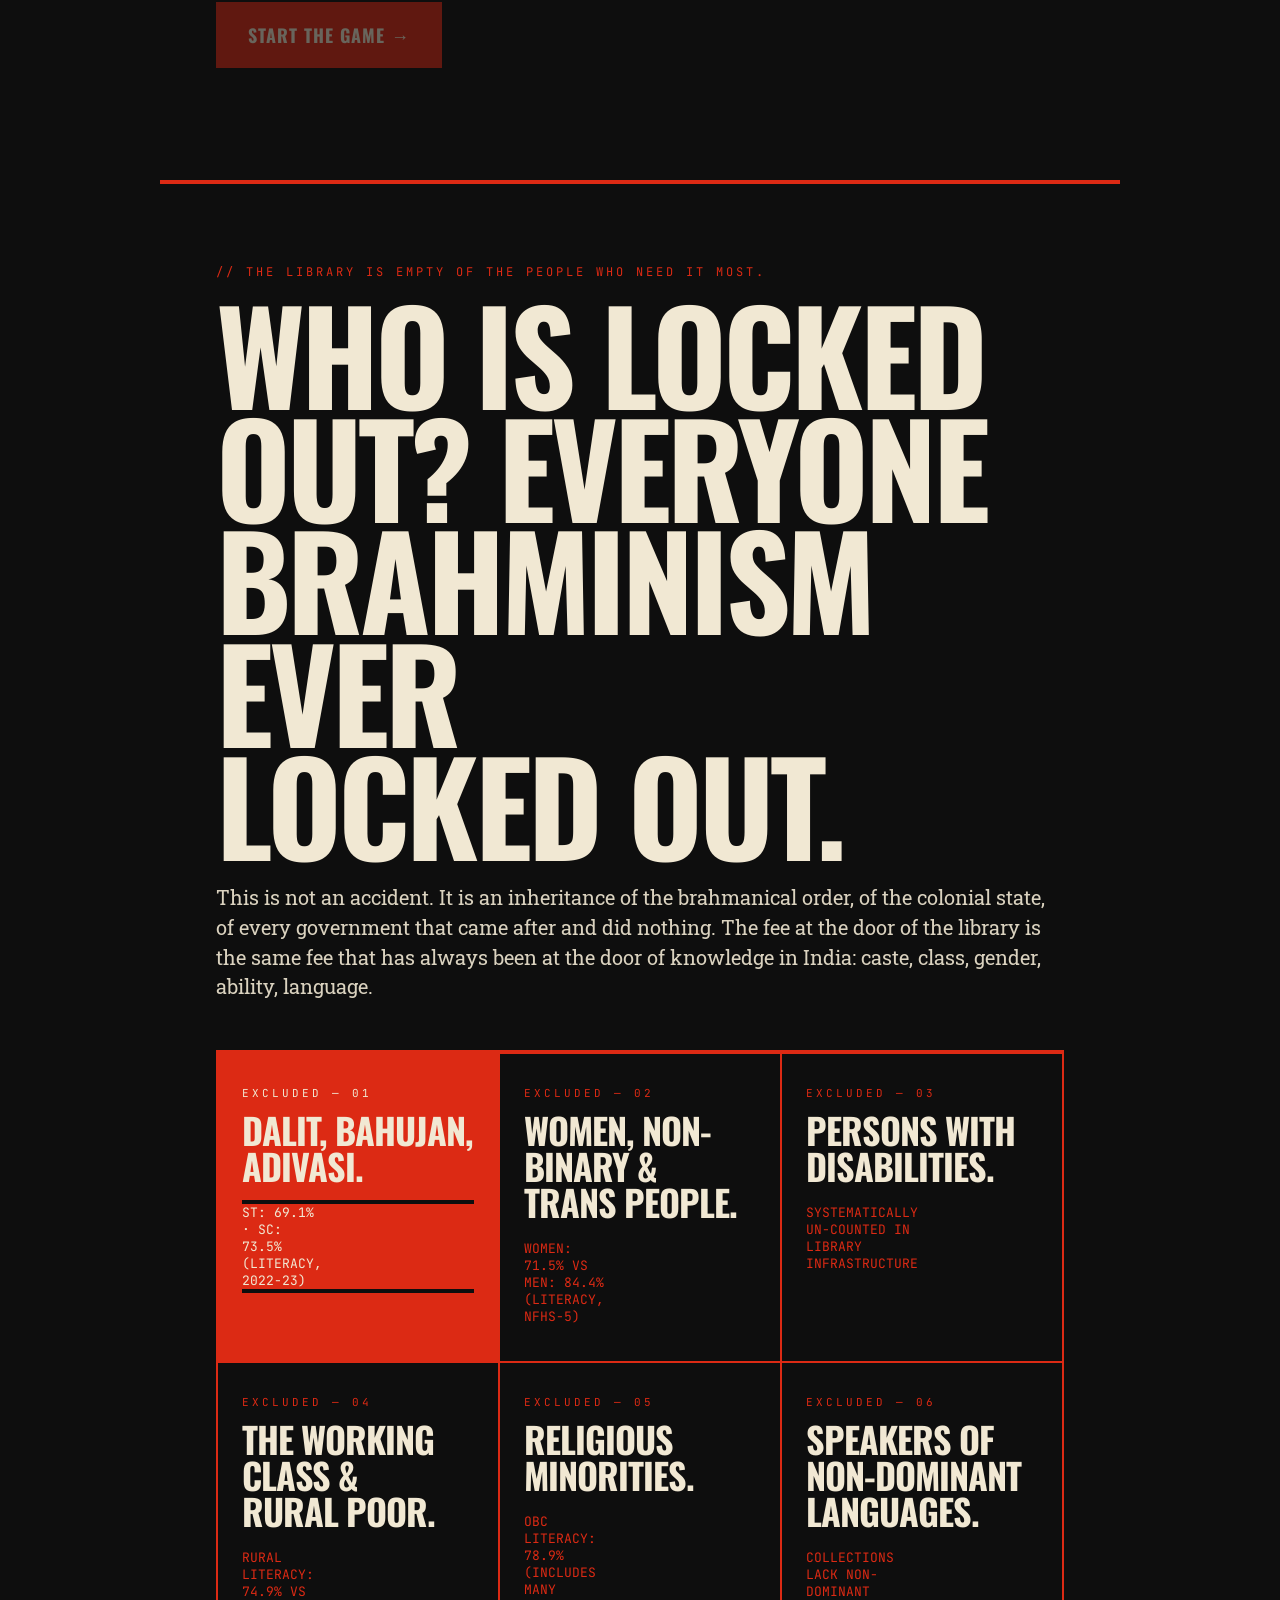
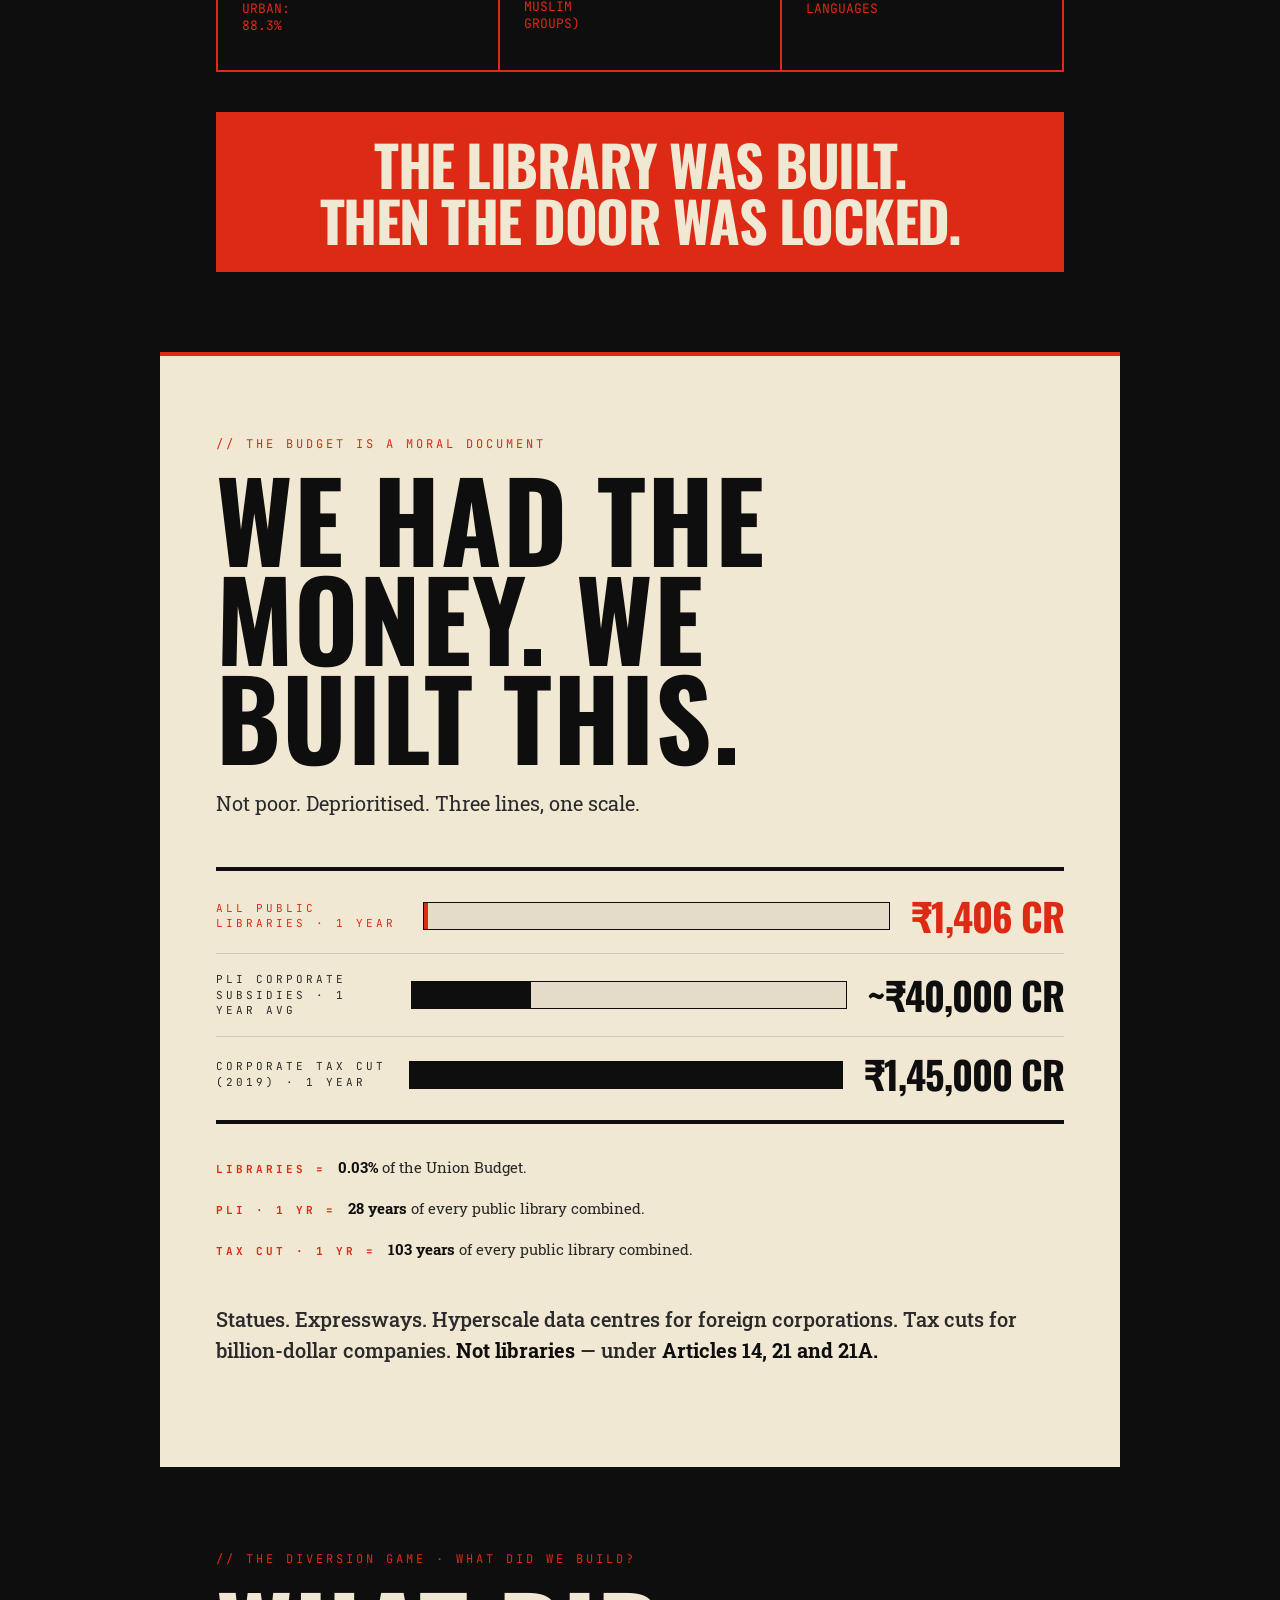
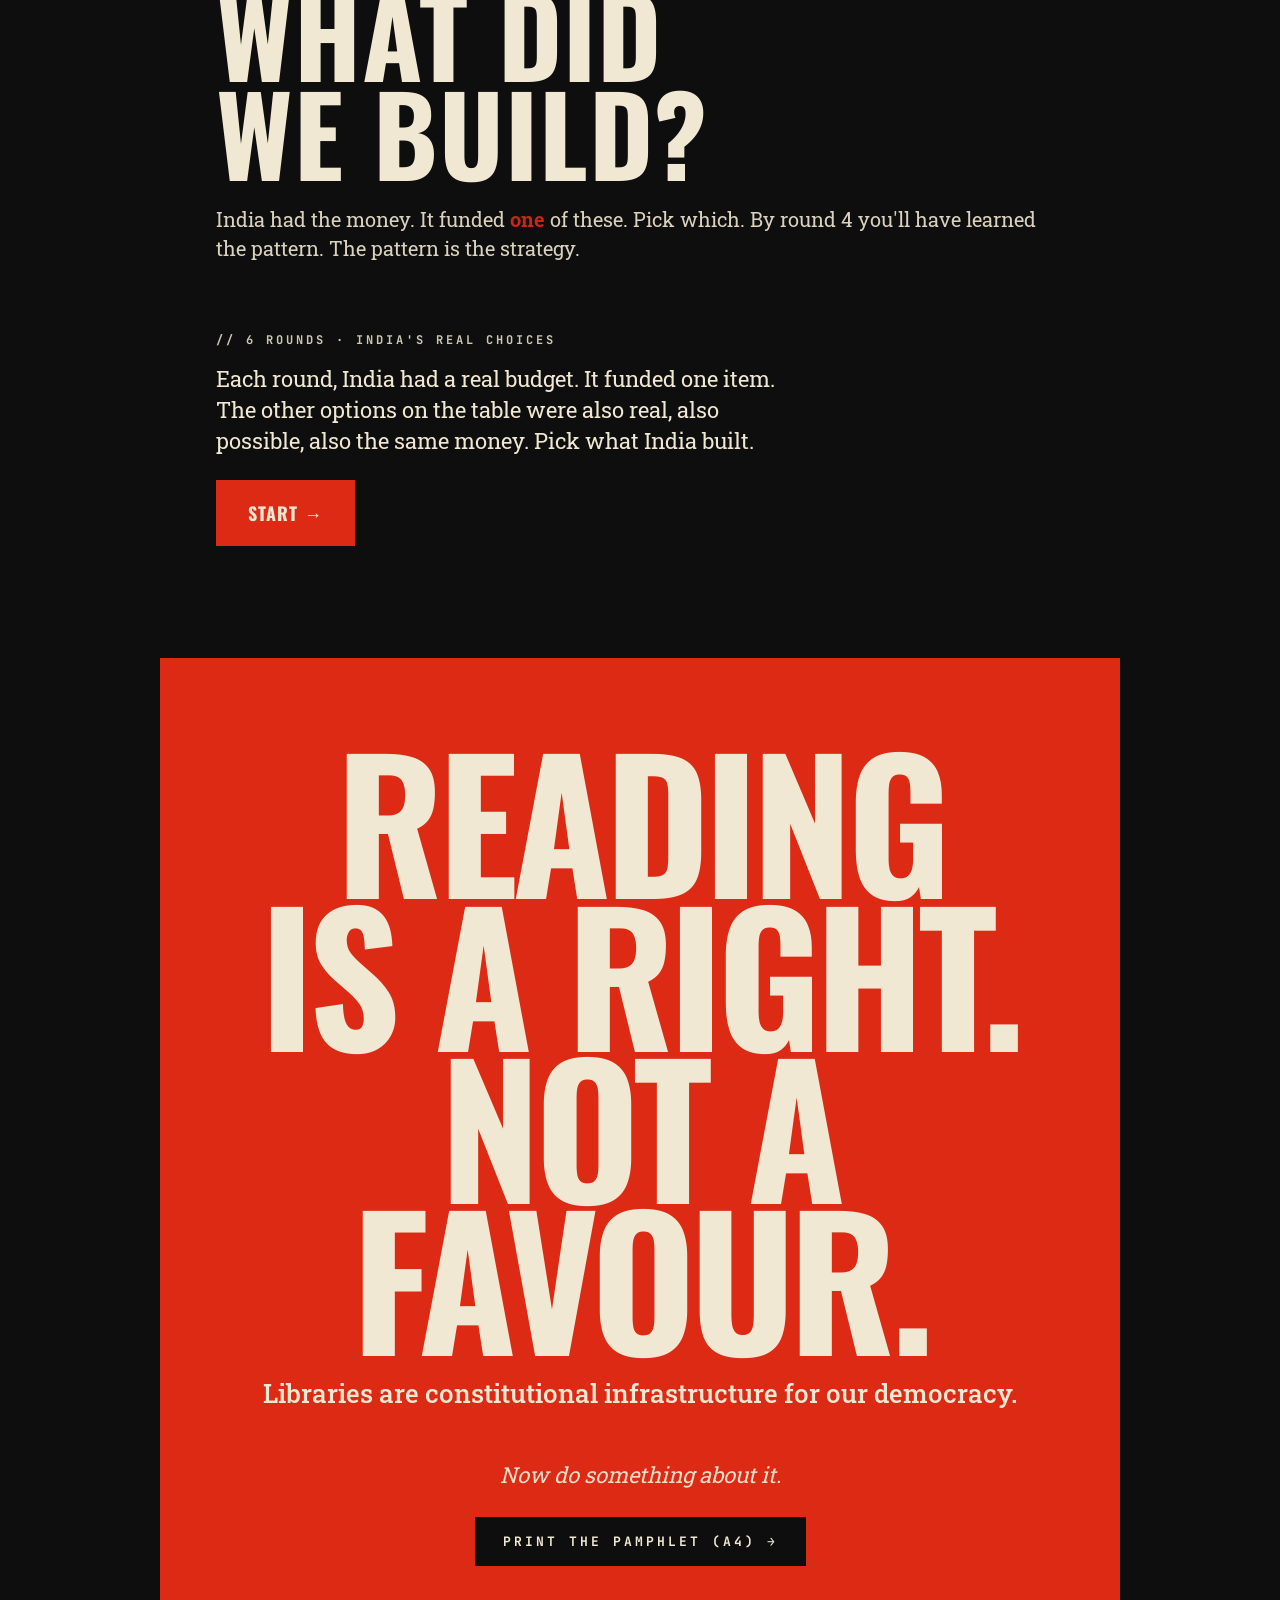
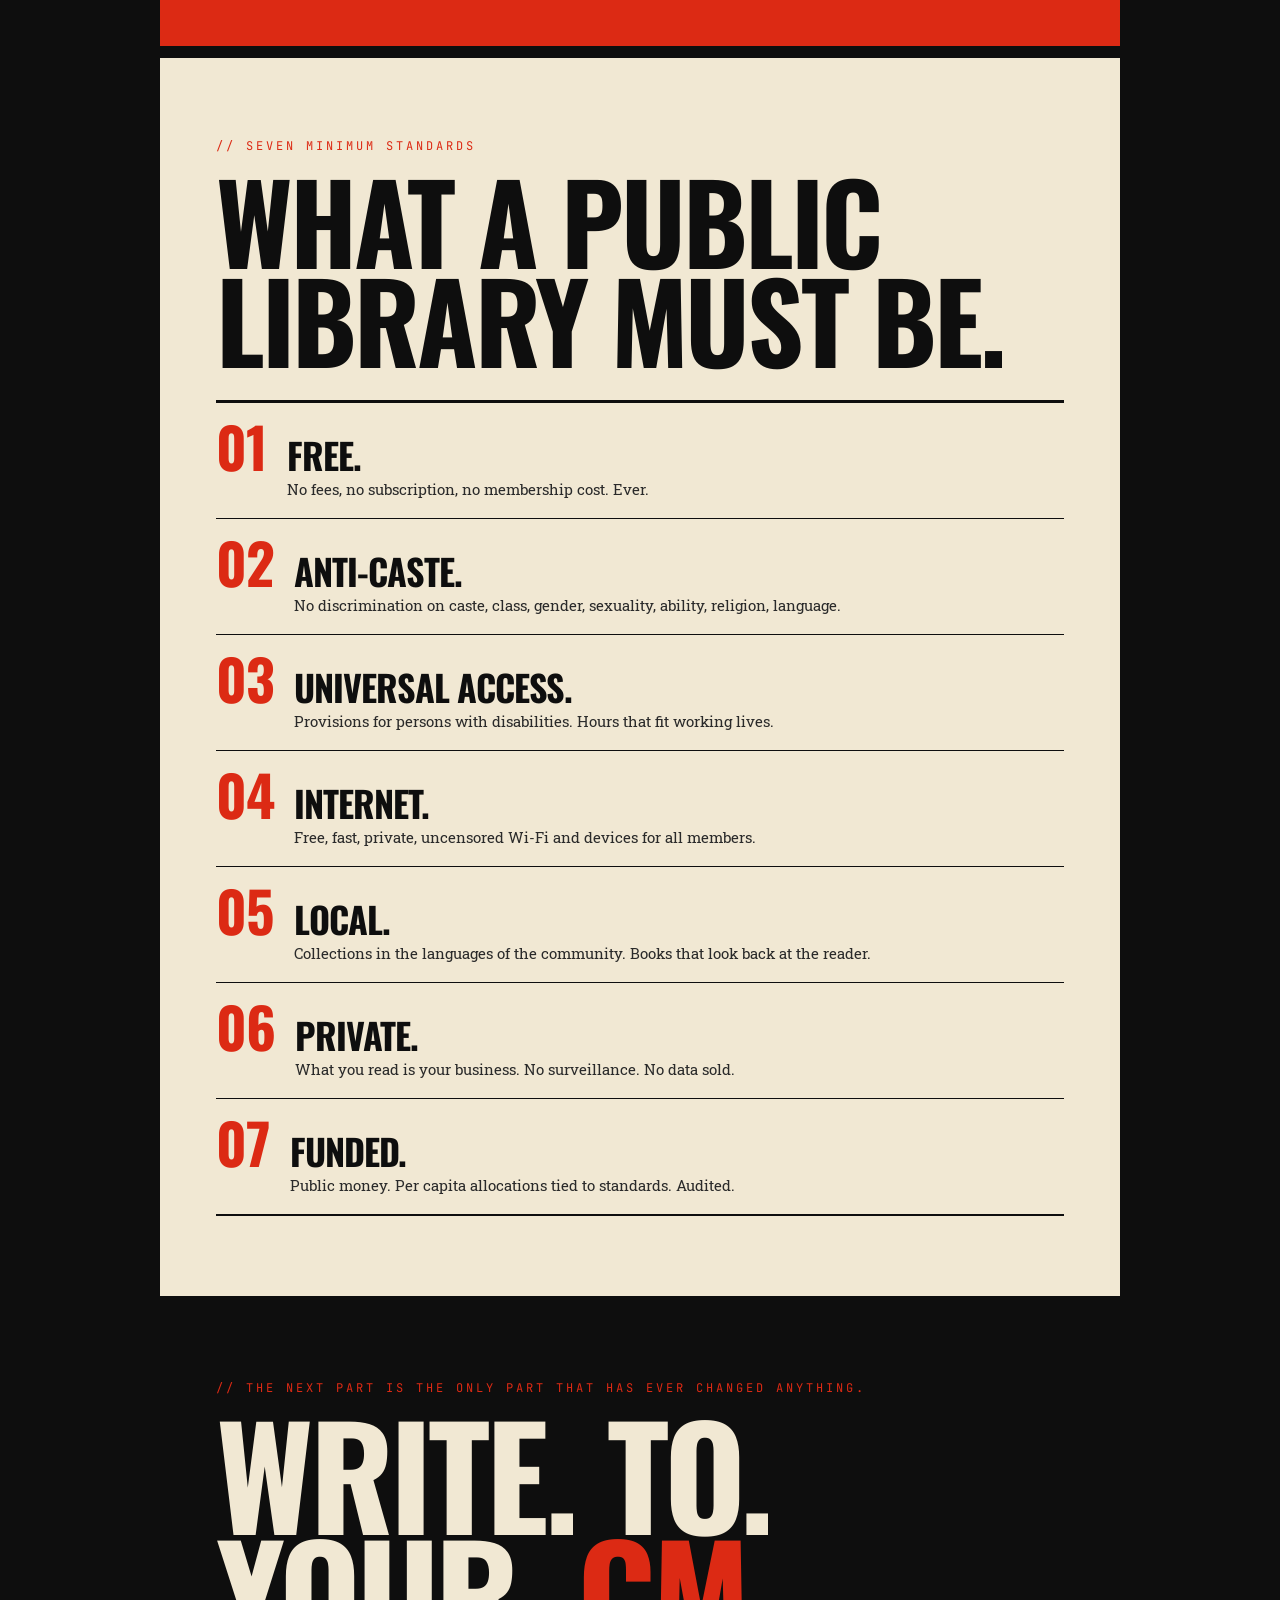
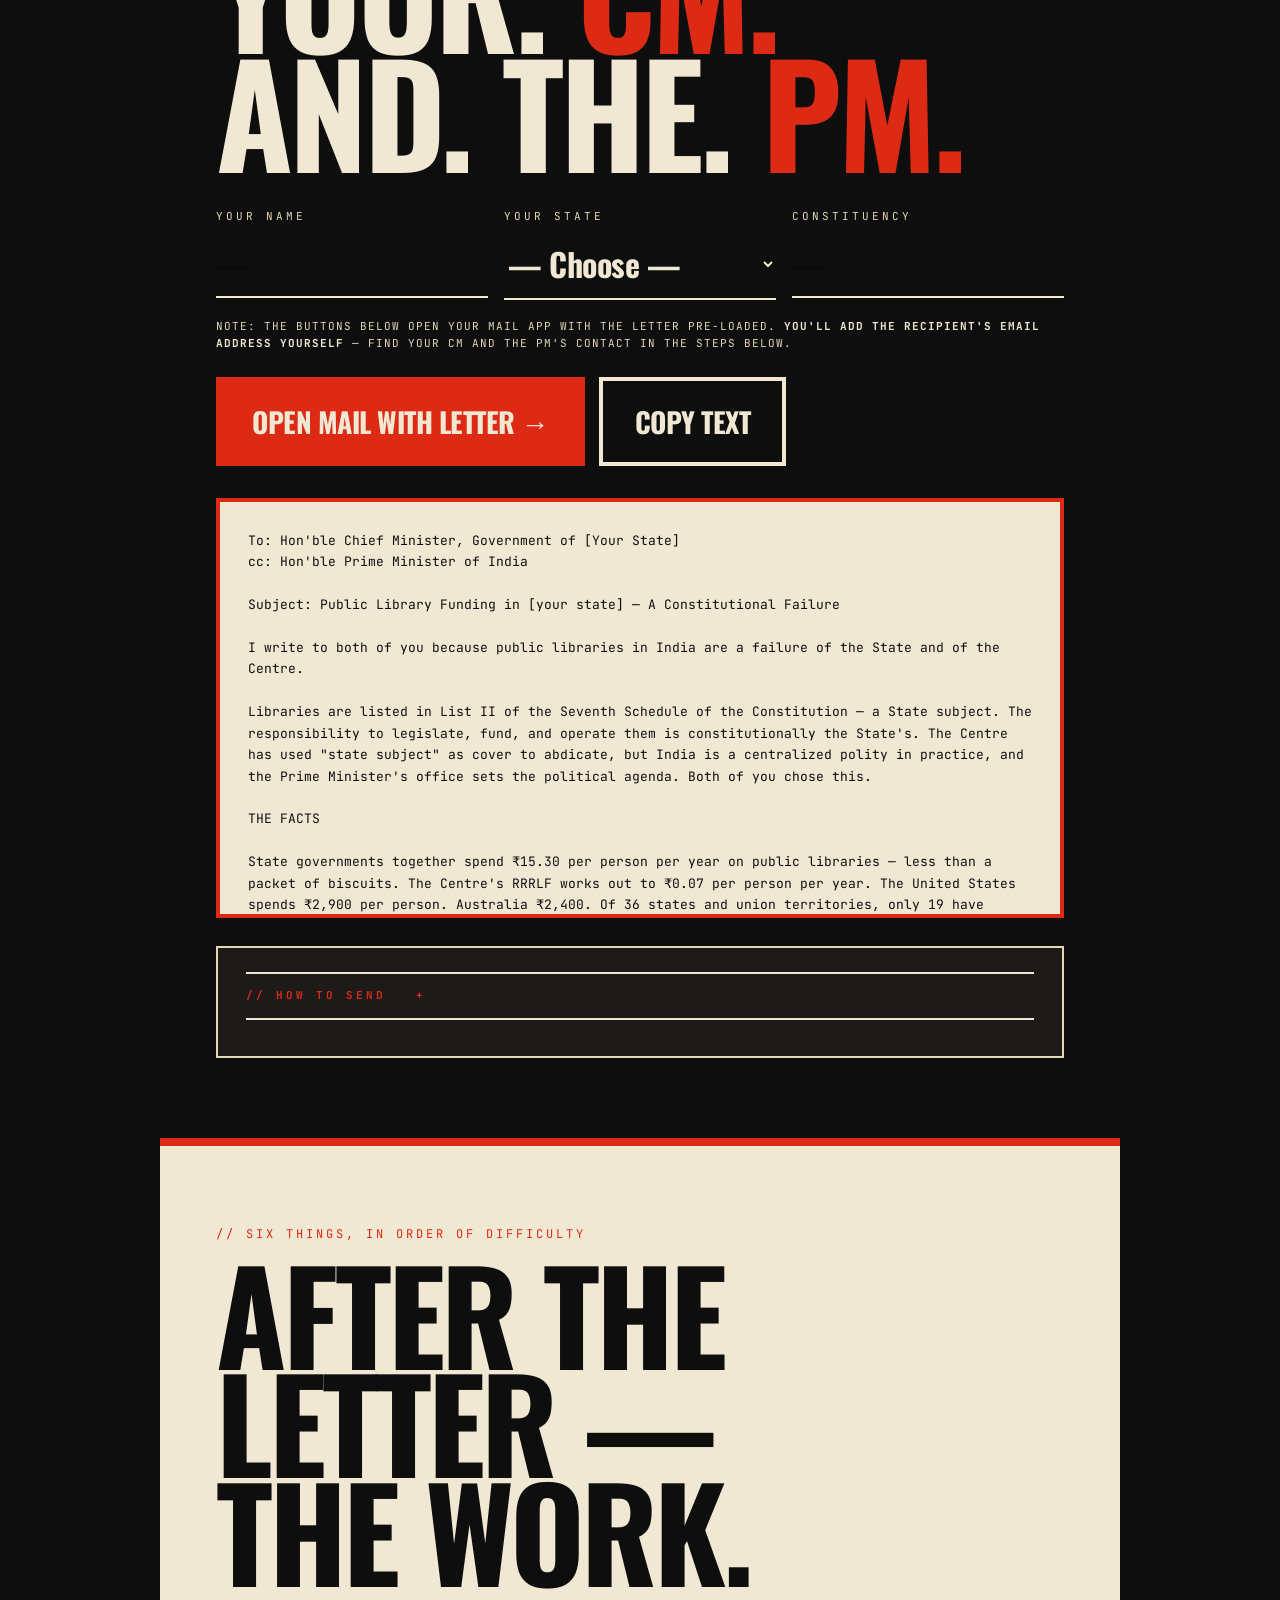
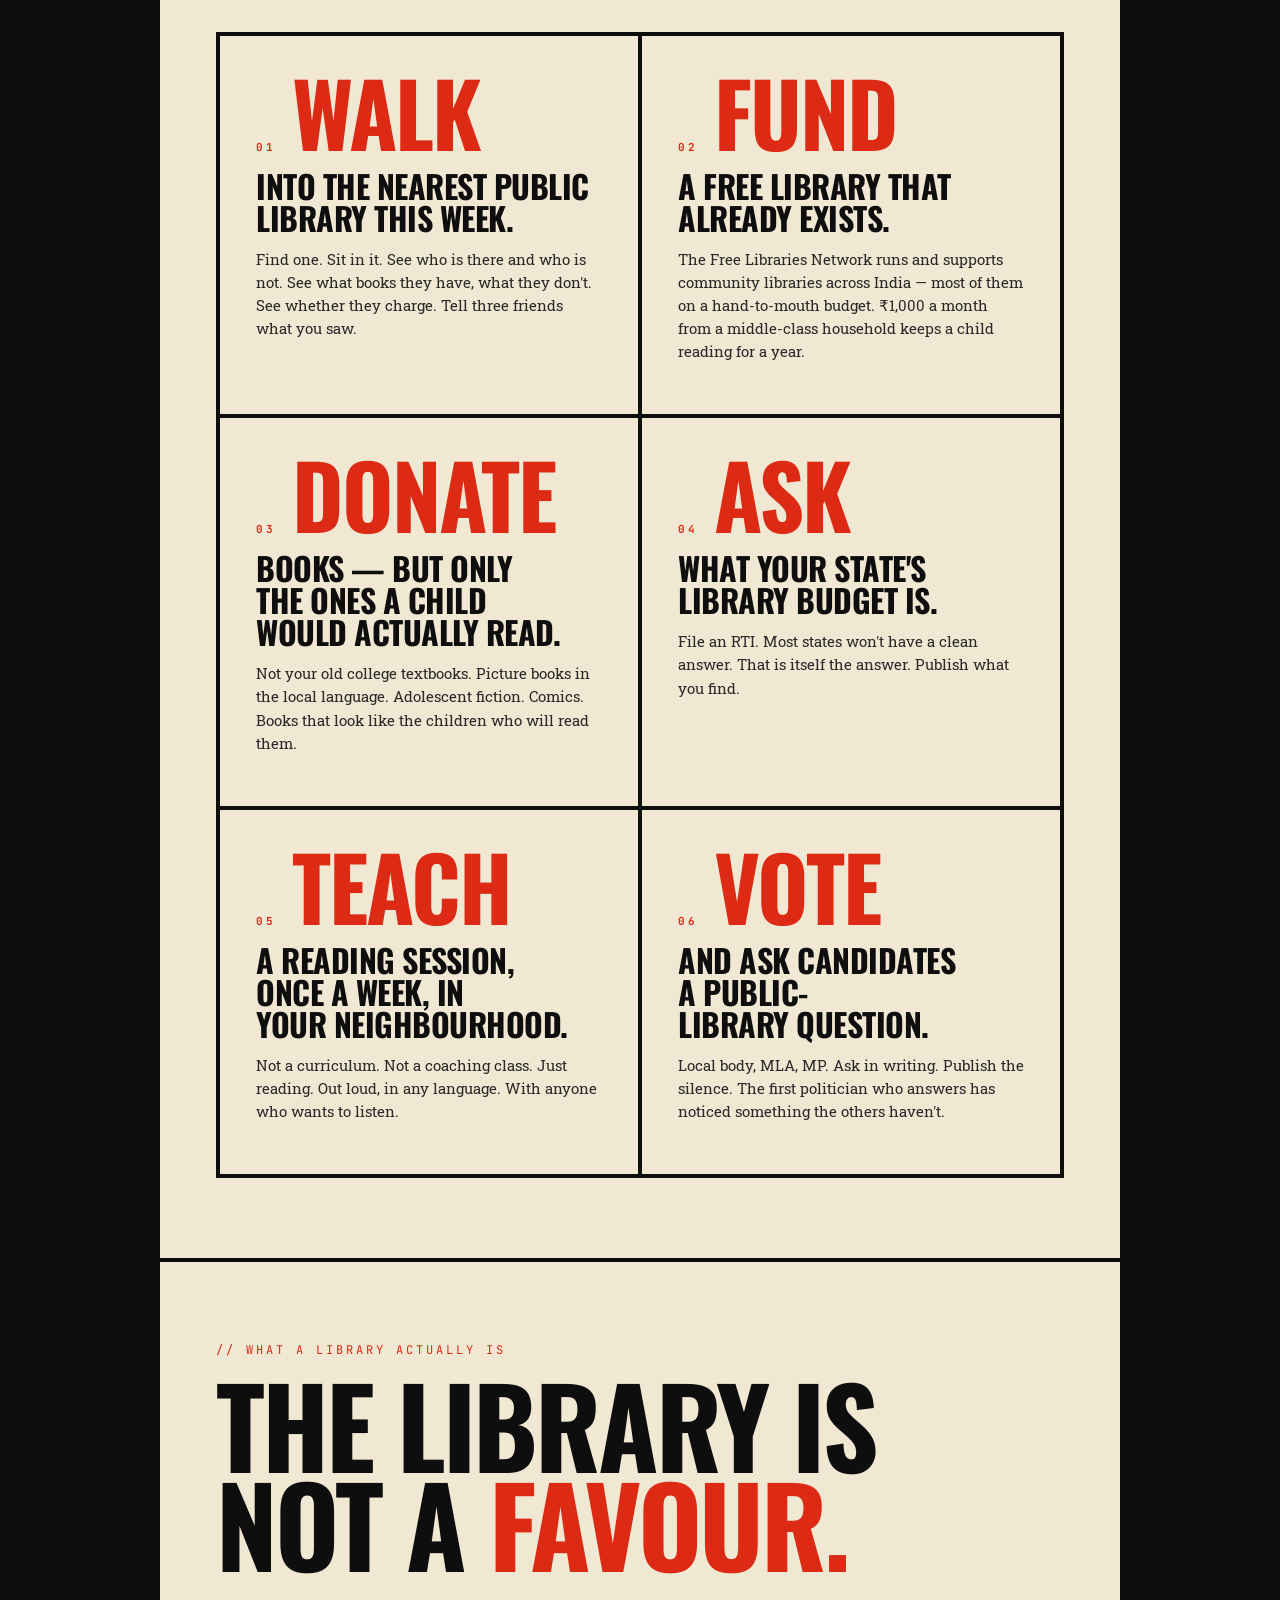
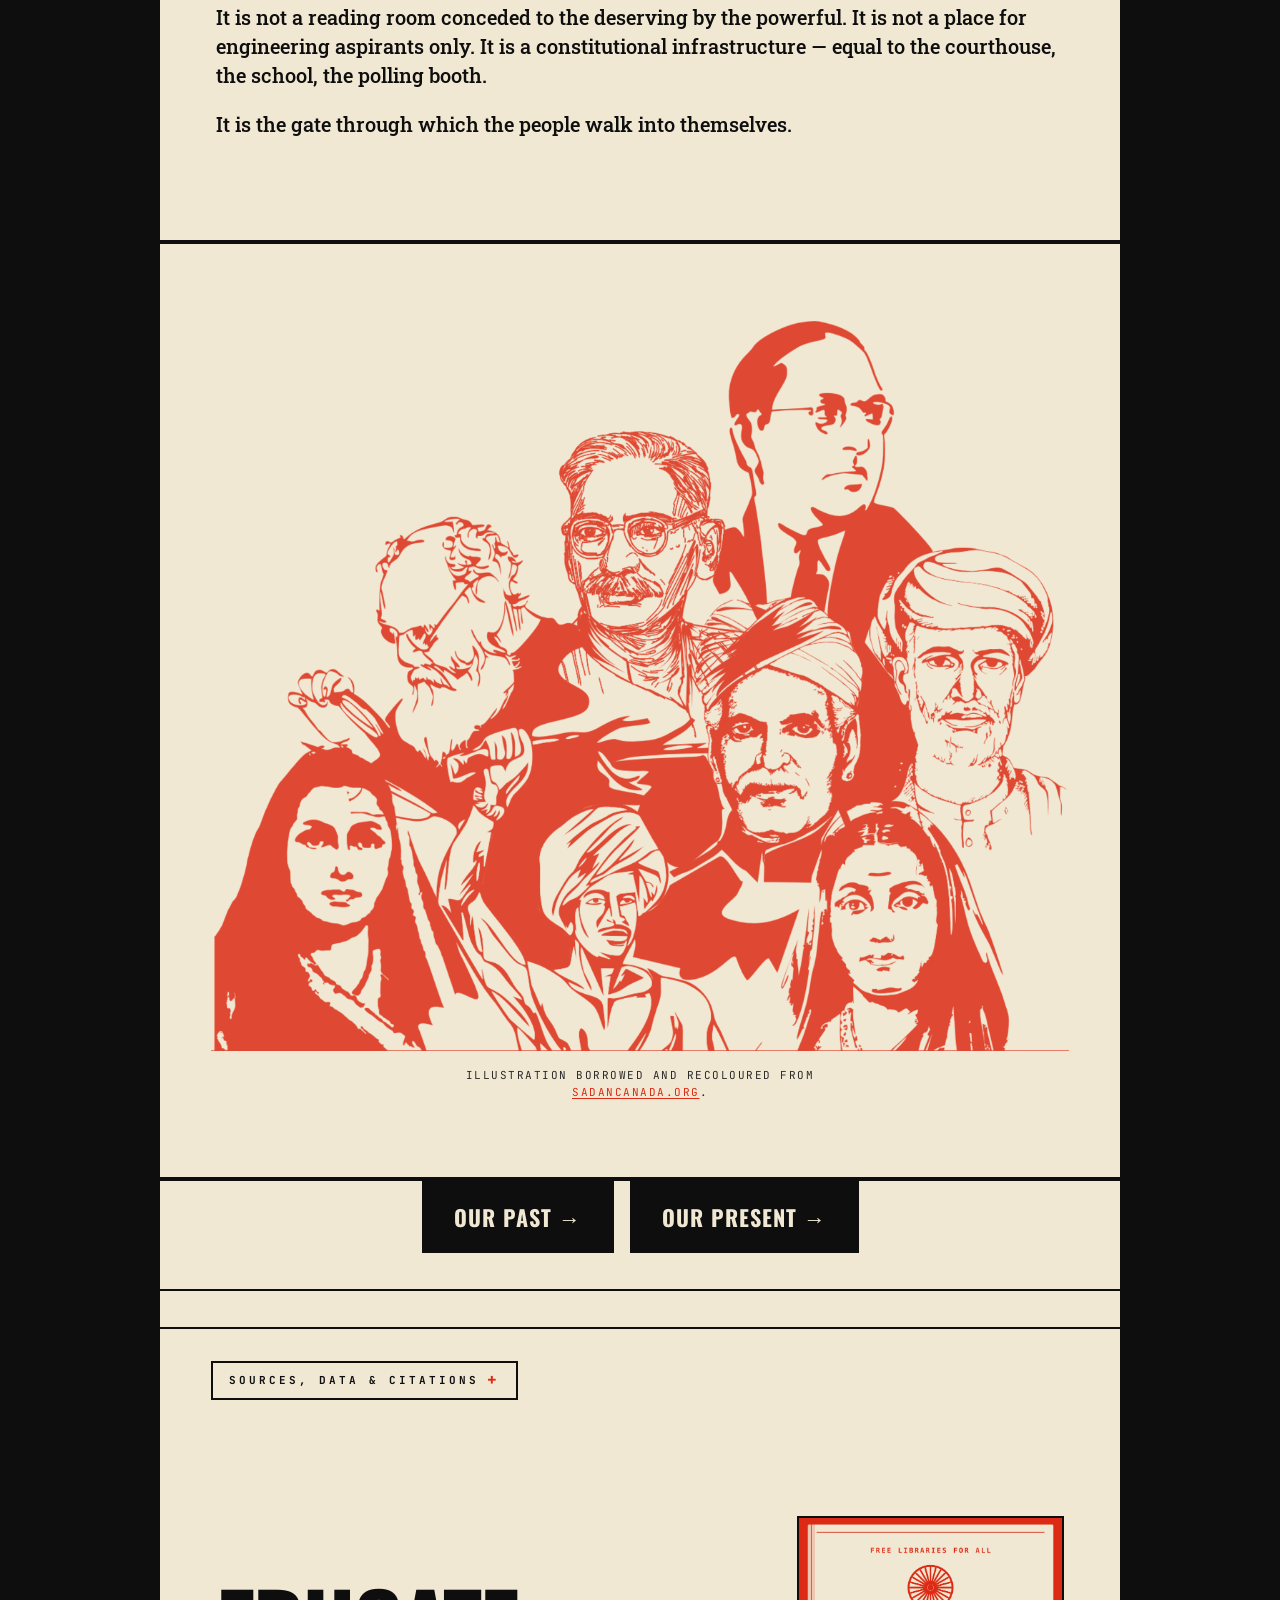
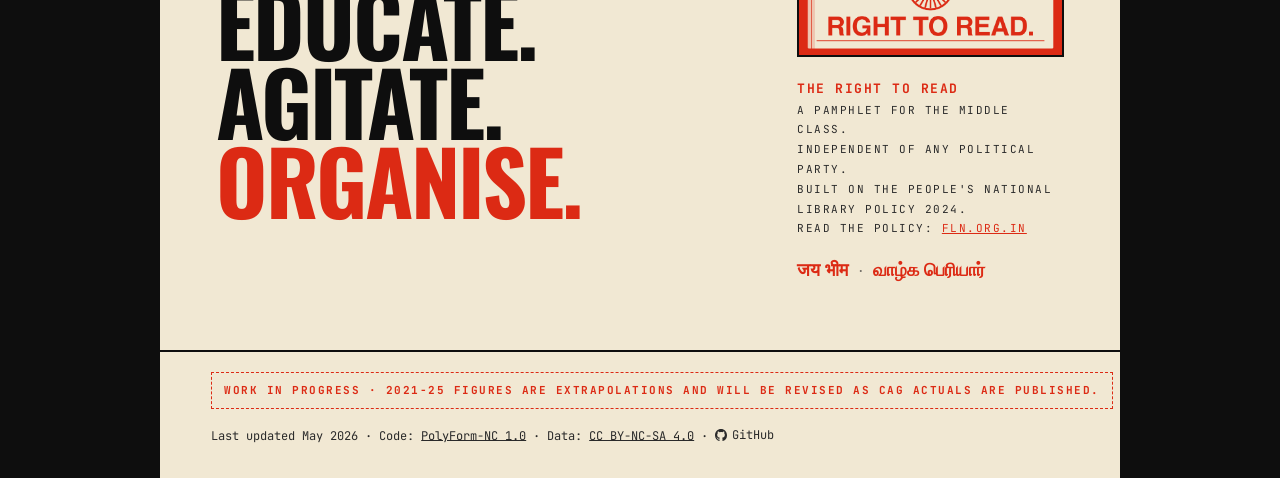
==== commit e899131d: "feat(ux): site-nav, red reduction, font consistency, editorial cuts - Add site-nav (Home · The Data " ====
--- a/index.html
+++ b/index.html
@@ -37,9 +37,9 @@
 
 <link rel="preconnect" href="https://fonts.googleapis.com" />
 <link rel="preconnect" href="https://fonts.gstatic.com" crossorigin />
-<link href="https://fonts.googleapis.com/css2?family=Bebas+Neue&family=Oswald:wght@600;700;900&family=Roboto+Slab:wght@400;500;700;900&family=Inter+Tight:wght@400;500;600;700&family=JetBrains+Mono:wght@400;500;700&family=Hind:wght@400;500;600;700&family=Hind+Madurai:wght@400;500;600;700&family=Hind+Siliguri:wght@400;500;600;700&family=Tiro+Devanagari+Hindi:ital@0;1&family=Noto+Serif+Tamil:wght@400;600;700&family=Noto+Serif+Bengali:wght@400;600;700&display=swap" rel="stylesheet" />
-
-<link rel="stylesheet" href="assets/styles.css?v=45">
+<link href="https://fonts.googleapis.com/css2?family=Bebas+Neue&family=Oswald:wght@600;700;900&family=Roboto+Slab:wght@400;500;700;900&family=Inter+Tight:wght@400;500;600;700&family=JetBrains+Mono:wght@400;500;700&display=swap" rel="stylesheet" />
+
+<link rel="stylesheet" href="assets/styles.css?v=48">
 </head>
 <body>
 
@@ -60,6 +60,7 @@
   <div class="actbar">
     <a href="#write"><span class="bang">ACT!</span>Write to your CM and the PM <span style="opacity:0.85">— now.</span><span class="arrow">→</span></a>
   </div>
+
 </header>
 
 <main class="pamphlet" id="main-content">
@@ -76,7 +77,7 @@
         </div>
         <h1>WHERE IS OUR RIGHT TO <span class="red">READ?</span></h1>
       </div>
-      <p class="hero-lede"><em class="lede-opener">So much money for statues — but <span class="red">none for our libraries!!!</span></em> <strong class="red">We say we are a Vishwaguru. How?</strong></p>
+      <p class="hero-lede"><em class="lede-opener">So much money for statues — but none for our libraries!!!</em> <strong>We say we are a Vishwaguru. How?</strong></p>
       <div class="buys">
         <h2>WHAT ₹4.66 BUYS YOU, IN 2026:</h2>
         <div class="buys-grid">
@@ -146,7 +147,7 @@
     <div class="grain soft"></div>
     <div class="stack">
       <div class="eyebrow">State by state</div>
-      <h2 class="t-cream">31 STATES. ONE <span class="red">SCANDAL.</span></h2>
+      <h2 class="t-cream">31 STATES. ONE SCANDAL.</h2>
       <p class="lede" style="max-width: 920px;">Goa spends <strong>1,400× more</strong> on libraries than Jharkhand. Both are in the same Constitution. <strong class="t-cream">Play the game to see how different Indian states support public libraries — if at all.</strong></p>
 
       <div id="game-app" class="game-app">
@@ -212,18 +213,17 @@
     </div>
   </section>
 
-  <!-- PARKED: Excluded section. Un-comment to restore. EXCLUDED const + render guard remain in the script.
-  <section class="section ink excluded">
+  <!-- EXCLUDED — who is locked out of the library? -->
+  <section class="section ink excluded" id="excluded">
     <div class="grain soft"></div>
     <div class="stack">
-      <div class="eyebrow">The Library is Empty of the People Who Need It Most.</div>
-      <h2>WHO IS LOCKED OUT? <span class="red">EVERYONE</span> BRAHMINISM EVER LOCKED OUT.</h2>
+      <div class="eyebrow">The library is empty of the people who need it most.</div>
+      <h2>WHO IS LOCKED OUT? EVERYONE BRAHMINISM EVER LOCKED OUT.</h2>
       <p class="lede">This is not an accident. It is an inheritance of the brahmanical order, of the colonial state, of every government that came after and did nothing. The fee at the door of the library is the same fee that has always been at the door of knowledge in India: caste, class, gender, ability, language.</p>
       <div class="excluded-grid" id="excluded-grid"></div>
-      <div class="door">The Library was Built. Then The Door was Locked.</div>
-    </div>
-  </section>
-  -->
+      <div class="door">The library was built. Then the door was locked.</div>
+    </div>
+  </section>
 
 
 
@@ -231,7 +231,7 @@
   <section class="section cream budget">
     <div class="stack">
       <div class="eyebrow">The budget is a moral document</div>
-      <h2>WE HAD THE MONEY. <span class="red">WE BUILT THIS.</span></h2>
+      <h2>WE HAD THE MONEY. WE BUILT THIS.</h2>
       <p class="lede">Not poor. Deprioritised. Three lines, one scale.</p>
 
       <div class="budget-bars" role="figure" aria-label="Annual budget allocations compared at the same scale">
@@ -258,7 +258,7 @@
         <div class="bm-row"><span class="bm-tag">Tax cut · 1 yr =</span> <strong>103 years</strong> of every public library combined.</div>
       </div>
 
-      <p class="budget-closer">Statues. Expressways. Hyperscale data centres for foreign corporations. Tax cuts for billion-dollar companies. <strong class="red">Not libraries</strong> — under <strong>Articles 14, 21 and 21A.</strong></p>
+      <p class="budget-closer">Statues. Expressways. Hyperscale data centres for foreign corporations. Tax cuts for billion-dollar companies. <strong>Not libraries</strong> — under <strong>Articles 14, 21 and 21A.</strong></p>
     </div>
   </section>
 
@@ -267,7 +267,7 @@
     <div class="grain soft"></div>
     <div class="stack">
       <div class="eyebrow">The diversion game · What did we build?</div>
-      <h2>WHAT DID <span class="red">WE BUILD?</span></h2>
+      <h2>WHAT DID WE BUILD?</h2>
       <p class="lede">India had the money. It funded <strong>one</strong> of these. Pick which. By round 4 you'll have learned the pattern. The pattern is the strategy.</p>
 
       <div id="dgame-app" class="game-app">
@@ -304,63 +304,6 @@
       </div>
     </div>
   </section>
-
-  <!-- PARKED: RRRLF Central Grants section. Un-comment to restore here, OR move to /data/ subpage when that lands. RRMLF_DATA + RRRLF_RELEASED constants + render guard remain in the script.
-  <section class="section ink">
-    <div class="grain soft"></div>
-    <div class="stack">
-      <div class="eyebrow">RRRLF the Centre's contribution</div>
-      <h2>TWO DECADES. <span class="red">Rs 197 CRORE.</span></h2>
-      <p class="lede">The Raja Rammohun Roy Library Foundation is the Union Government's library funding arm. From 2003 to 2023, it disbursed Rs 197 crore in total, across 1.4 billion people, across twenty years. That is Rs 0.07 per person per year. The vermilion bars are years above Rs 20 crore. There are not many.</p>
-      <div class="rrrlf-chart" id="rrrlf-chart"></div>
-      <div class="stat-grid">
-        <div>
-          <div class="stat-tag">2023-24 share</div>
-          <div class="stat-num">70%</div>
-          <div class="stat-text">absorbed by 4 states, Tamil Nadu, Maharashtra, Gujarat, Uttar Pradesh.</div>
-        </div>
-        <div>
-          <div class="stat-tag">States with Rs 0 in 2023-24</div>
-          <div class="stat-num">18 / 36</div>
-          <div class="stat-text">half the country received nothing from RRRLF that year.</div>
-        </div>
-        <div>
-          <div class="stat-tag">Sanctioned but unreleased</div>
-          <div class="stat-num">Rs 47.4L</div>
-          <div class="stat-text">Assam, 2023-24, money approved, never sent. Bihar same year.</div>
-        </div>
-      </div>
-    </div>
-  </section>
-  -->
-
-
-  <!-- PARKED: State Report Card. Un-comment to restore. Render guarded with null check on #report-grid.
-  <section class="section cream">
-    <div class="eyebrow">State Report Card</div>
-    <h2>HOW DOES YOUR STATE <span class="red">GRADE?</span></h2>
-    <p class="lede">A to F across four dimensions: per-capita spending (50 pts), Library Act (20 pts), RRRLF utilisation 2021-24 (20 pts), NML participation (10 pts). Black cards = grade D or F. The country fails its own scoring methodology.</p>
-    <div class="report-grid" id="report-grid"></div>
-  </section>
-  -->
-
-
-  <!-- PARKED: Parliament 2025 section. Un-comment to restore. PARLIAMENT const + render guard remain in the script.
-  <section class="section ink">
-    <div class="grain soft"></div>
-    <div class="stack">
-      <div class="eyebrow">Parliament · July August 2025</div>
-      <h2>WHAT MPs ARE FINALLY <span class="red">ASKING.</span></h2>
-      <p class="lede">For the first time in nearly a decade, MPs from MP, Bihar and Rajya Sabha probed the library question across one budget session. The numbers tabled in their replies, never before disclosed, are below.</p>
-      <div class="parl-grid" id="parl-grid"></div>
-      <div class="section-source-note">
-        Sources: Lok Sabha Q.2365 (04.08.2025); Q.120 Starred (28.07.2025); Q.4081 (18.08.2025); Rajya Sabha Q.1316 (31.07.2025).<br>
-        Tabled by: Bharadwaj, Sharma, Thakur (LS), Dr. V. Sivadasan (RS).
-      </div>
-    </div>
-  </section>
-  -->
-
 
   <!-- DECLARATION (formerly endframe; now the mantra above the CTA) -->
   <section class="section red end" style="border-bottom:8px solid var(--ink);">
@@ -379,7 +322,7 @@
   <section class="section cream standards-section">
     <div class="def-stack">
       <div class="eyebrow">Seven minimum standards</div>
-      <h2>WHAT A PUBLIC LIBRARY <span class="red">MUST BE.</span></h2>
+      <h2>WHAT A PUBLIC LIBRARY MUST BE.</h2>
       <div id="standards"></div>
     </div>
   </section>
@@ -427,7 +370,7 @@
   <!-- ACTIONS -->
   <section class="section cream actions" id="act">
     <div class="eyebrow">Six things, in order of difficulty</div>
-    <h2>AFTER THE LETTER — <span class="red">THE WORK.</span></h2>
+    <h2>AFTER THE LETTER — THE WORK.</h2>
     <div class="actions-grid" id="actions-grid"></div>
   </section>
 
@@ -458,12 +401,99 @@
   </section>
 
   <!-- FOOTER -->
-  <!-- Closing CTA + masthead — content section, not part of the unified footer -->
+  <!-- Navigate to sister pages -->
+  <div class="footer-cta-band">
+    <a href="inequality/" class="learn-more-btn">Our past →</a>
+    <a href="data/" class="learn-more-btn">Our present →</a>
+  </div>
+
+  <!-- Sources, data & citations — above the closing peroration -->
+  <footer class="page-footer">
+    <details class="bib-collapse">
+      <summary class="bib-head">Sources, data &amp; citations</summary>
+        <ul class="bib-list">
+          <li>
+            <span class="bib-label">Per-capita library expenditure</span>
+            <span class="bib-cite">(₹11.62 national, ₹9.55 state, ₹2.07 Centre, peak 2018-19) — Kulkarni, S. R., Balaji, B. P., &amp; Dhanamjaya, M. (2025). <em>What is the per capita expenditure on public libraries in India? An empirical analysis.</em> In <em>Book of abstracts: Global library summit on library diplomacy</em>, South Asian University, New Delhi, 5-7 February 2025 (pp. 125-132). LIS Academy. Sourced from CAG Combined Finance &amp; Revenue Accounts, Major Head 2205 / Sub-head 105.</span>
+          </li>
+          <li>
+            <span class="bib-label">Hero figure (₹4.66)</span>
+            <span class="bib-cite">Real per-Indian library spend for 2024-25, expressed in constant 2011-12 ₹ via the MoSPI implicit GDP deflator (National Accounts Statistics, base 2011-12) — the standard for real government-spending analysis per IMF GFSM 2014, OECD Government at a Glance, World Bank PER methodology, and RBI <em>State Finances</em>. Computed by extending Kulkarni-Balaji-Dhanamjaya (2025) state-level series with corrected TG 2020 annual population projections (MoHFW) and CAGR (2016-17→2020-21) extrapolation where CAG actuals are not yet published. Real-terms peak: ₹7.87 in 2018-19. Methodology and per-state CAGRs at <a href="/spend/" target="_blank" rel="noopener">/spend/</a>.</span>
+          </li>
+          <li>
+            <span class="bib-label">State-wise per-capita library spending, 2014-15 to 2020-21</span>
+            <span class="bib-cite">Ministry of Culture, Government of India.</span>
+          </li>
+          <li>
+            <span class="bib-label">Centre's library spending</span>
+            <span class="bib-cite">(~₹195 cr/yr avg 2014-21; ₹250 cr peak 2018-19) — CAG Combined Finance &amp; Revenue Accounts, via Kulkarni-Balaji-Dhanamjaya 2025.</span>
+          </li>
+          <li>
+            <span class="bib-label">RRRLF disbursements 2003-2023; state-wise 2021-25</span>
+            <span class="bib-cite">Raja Rammohun Roy Library Foundation; Rajya Sabha Q.1316 (31.07.2025); Lok Sabha Q.†2365 (04.08.2025) &amp; Q.†4081 (18.08.2025).</span>
+          </li>
+          <li>
+            <span class="bib-label">Statue of Unity construction cost</span>
+            <span class="bib-cite">(~₹2,989 crore) — Government of Gujarat, 2018.</span>
+          </li>
+          <li>
+            <span class="bib-label">Union Budget 2024-25</span>
+            <span class="bib-cite">(~₹48 lakh crore) — Government of India, Budget at a Glance.</span>
+          </li>
+          <li>
+            <span class="bib-label">Corporate tax cut revenue forgone</span>
+            <span class="bib-cite">(~₹1.45 lakh crore, FY 2019-20) — CAG Performance Audit and Finance Ministry annexures, after the corporate tax rate cut from 30% to 22% (15% for new manufacturing).</span>
+          </li>
+          <li>
+            <span class="bib-label">Production-Linked Incentive (PLI)</span>
+            <span class="bib-cite">(~₹1.97 lakh crore committed across 14 sectors) — Ministry of Commerce and Industry.</span>
+          </li>
+          <li>
+            <span class="bib-label">Government advertising / publicity</span>
+            <span class="bib-cite">(₹644 cr FY 2024-25 actual; ₹1,211 cr FY 2025-26 allocation; 5-year total ₹2,447 cr) — Lok Sabha replies (Shafi Parambil, December 2025); Union Budget 2025-26.</span>
+          </li>
+          <li>
+            <span class="bib-label">PM Modi's foreign trips</span>
+            <span class="bib-cite">(₹762 cr cumulative 2015-2025; ₹109 cr in 2024; ₹175 cr in 2025) — Ministry of External Affairs replies in Lok Sabha; The Wire (March 2025); Deccan Chronicle.</span>
+          </li>
+          <li>
+            <span class="bib-label">Ambedkar's 1915 letter on Sir Pherozshah Mehta</span>
+            <span class="bib-cite">(urging a library over a statue) — Narake, H., Kasare, M. L., Kamble, N. G., &amp; Godghate, A. (Eds.) (2014), <em>Dr. Babasaheb Ambedkar: Writings and Speeches</em>, Vol. 17(III), p. 162. Government of Maharashtra. Cited via <a href="https://www.roundtableindia.co.in/a-library-in-a-controversy-dr-b-r-ambedkar-and-jawaharlal-nehru-university/" target="_blank" rel="noopener">Round Table India</a>.</span>
+          </li>
+          <li>
+            <span class="bib-label">India vs China comparisons</span>
+            <span class="bib-cite">(R&amp;D, higher education, school education, library spending, 2017 Public Library Law) — UNESCO Institute for Statistics; World Bank; OECD; Ministry of Culture and Tourism (PRC). Order-of-magnitude figures only.</span>
+          </li>
+          <li>
+            <span class="bib-label">International library spending</span>
+            <span class="bib-cite">(USA $35 / ~₹2,900 per cap) — IMLS Public Libraries Survey (USA); CIPFA Public Library Statistics (UK); ALIA Australian Public Libraries Statistical Report; NAPLE Forum / Libraries.fi (Finland); Statistics Canada.</span>
+          </li>
+          <li>
+            <span class="bib-label">Public Library Service norm</span>
+            <span class="bib-cite">(1 library per 3,000 people) — IFLA-UNESCO Public Library Manifesto (2022); IFLA Library Map of the World.</span>
+          </li>
+          <li>
+            <span class="bib-label">Income tax computation</span>
+            <span class="bib-cite">in the calculator — New Tax Regime FY 2024-25 (Government of India), with ₹75,000 standard deduction, Section 87A rebate, and 4% Health &amp; Education cess applied.</span>
+          </li>
+          <li>
+            <span class="bib-label">Library law &amp; policy framing</span>
+            <span class="bib-cite">People's National Library Policy 2024 (Free Libraries Network, <a href="https://www.fln.org.in" target="_blank" rel="noopener">fln.org.in</a>).</span>
+          </li>
+          <li>
+            <span class="bib-label">Hero pantheon illustration</span>
+            <span class="bib-cite">borrowed and recoloured from <a href="https://sadancanada.org/" target="_blank" rel="noopener">sadancanada.org</a>. Original line-art on white; this rendering is recoloured to the pamphlet's vermilion-on-cream palette.</span>
+          </li>
+      </ul>
+      <div class="bib-notes">
+        <span class="bib-label">Notes on the data</span>
+        Census 2011 population basis used for per-capita calculations in source data. West Bengal 2019-20 (₹0.46) reflects reporting irregularity. Tripura 2020-21 (₹0.07) requires further investigation. Many of the quantitative ratios are advocacy-grade approximations rounded to the nearest order of magnitude; methodological exactness varies. Where multiple figures exist, the most recent CAG-verified or peak-year value has been used.
+      </div>
+    </details>
+  </footer>
+
+  <!-- Closing peroration — EDUCATE. AGITATE. ORGANISE. -->
   <section class="closing-section">
-    <div class="footer-cta-band">
-      <a href="inequality/" class="learn-more-btn">Our past →</a>
-      <a href="data/" class="learn-more-btn">Our present →</a>
-    </div>
     <div class="footer-grid">
       <div>
         <h2>EDUCATE.<br>AGITATE.<br><span class="red">ORGANISE.</span></h2>
@@ -486,89 +516,8 @@
     </div>
   </section>
 
-  <!-- Unified footer — identical on every page of the site -->
-  <footer class="page-footer">
-    <details class="bib-collapse">
-      <summary class="bib-head">Sources, data &amp; citations</summary>
-        <ul class="bib-list">
-          <li>
-            <span class="bib-label">Per-capita library expenditure</span>
-            <span class="bib-cite">(₹11.62 national, ₹9.55 state, ₹2.07 Centre, peak 2018-19) — Kulkarni, S. R., Balaji, B. P., &amp; Dhanamjaya, M. (2025). <em>What is the per capita expenditure on public libraries in India? An empirical analysis.</em> In <em>Book of abstracts: Global library summit on library diplomacy</em>, South Asian University, New Delhi, 5-7 February 2025 (pp. 125-132). LIS Academy. Sourced from CAG Combined Finance &amp; Revenue Accounts, Major Head 2205 / Sub-head 105.</span>
-          </li>
-          <li>
-            <span class="bib-label">Hero figure (₹4.66)</span>
-            <span class="bib-cite">Real per-Indian library spend for 2024-25, expressed in constant 2011-12 ₹ via the MoSPI implicit GDP deflator (National Accounts Statistics, base 2011-12) — the standard for real government-spending analysis per IMF GFSM 2014, OECD Government at a Glance, World Bank PER methodology, and RBI <em>State Finances</em>. Computed by extending Kulkarni-Balaji-Dhanamjaya (2025) state-level series with corrected TG 2020 annual population projections (MoHFW) and CAGR (2016-17→2020-21) extrapolation where CAG actuals are not yet published. Real-terms peak: ₹7.87 in 2018-19. Methodology and per-state CAGRs at <a href="/spend/" target="_blank" rel="noopener">/spend/</a>.</span>
-          </li>
-          <li>
-            <span class="bib-label">State-wise per-capita library spending, 2014-15 to 2020-21</span>
-            <span class="bib-cite">Ministry of Culture, Government of India.</span>
-          </li>
-          <li>
-            <span class="bib-label">Centre's library spending</span>
-            <span class="bib-cite">(~₹195 cr/yr avg 2014-21; ₹250 cr peak 2018-19) — CAG Combined Finance &amp; Revenue Accounts, via Kulkarni-Balaji-Dhanamjaya 2025.</span>
-          </li>
-          <li>
-            <span class="bib-label">RRRLF disbursements 2003-2023; state-wise 2021-25</span>
-            <span class="bib-cite">Raja Rammohun Roy Library Foundation; Rajya Sabha Q.1316 (31.07.2025); Lok Sabha Q.†2365 (04.08.2025) &amp; Q.†4081 (18.08.2025).</span>
-          </li>
-          <li>
-            <span class="bib-label">Statue of Unity construction cost</span>
-            <span class="bib-cite">(~₹2,989 crore) — Government of Gujarat, 2018.</span>
-          </li>
-          <li>
-            <span class="bib-label">Union Budget 2024-25</span>
-            <span class="bib-cite">(~₹48 lakh crore) — Government of India, Budget at a Glance.</span>
-          </li>
-          <li>
-            <span class="bib-label">Corporate tax cut revenue forgone</span>
-            <span class="bib-cite">(~₹1.45 lakh crore, FY 2019-20) — CAG Performance Audit and Finance Ministry annexures, after the corporate tax rate cut from 30% to 22% (15% for new manufacturing).</span>
-          </li>
-          <li>
-            <span class="bib-label">Production-Linked Incentive (PLI)</span>
-            <span class="bib-cite">(~₹1.97 lakh crore committed across 14 sectors) — Ministry of Commerce and Industry.</span>
-          </li>
-          <li>
-            <span class="bib-label">Government advertising / publicity</span>
-            <span class="bib-cite">(₹644 cr FY 2024-25 actual; ₹1,211 cr FY 2025-26 allocation; 5-year total ₹2,447 cr) — Lok Sabha replies (Shafi Parambil, December 2025); Union Budget 2025-26.</span>
-          </li>
-          <li>
-            <span class="bib-label">PM Modi's foreign trips</span>
-            <span class="bib-cite">(₹762 cr cumulative 2015-2025; ₹109 cr in 2024; ₹175 cr in 2025) — Ministry of External Affairs replies in Lok Sabha; The Wire (March 2025); Deccan Chronicle.</span>
-          </li>
-          <li>
-            <span class="bib-label">Ambedkar's 1915 letter on Sir Pherozshah Mehta</span>
-            <span class="bib-cite">(urging a library over a statue) — Narake, H., Kasare, M. L., Kamble, N. G., &amp; Godghate, A. (Eds.) (2014), <em>Dr. Babasaheb Ambedkar: Writings and Speeches</em>, Vol. 17(III), p. 162. Government of Maharashtra. Cited via <a href="https://www.roundtableindia.co.in/a-library-in-a-controversy-dr-b-r-ambedkar-and-jawaharlal-nehru-university/" target="_blank" rel="noopener">Round Table India</a>.</span>
-          </li>
-          <li>
-            <span class="bib-label">India vs China comparisons</span>
-            <span class="bib-cite">(R&amp;D, higher education, school education, library spending, 2017 Public Library Law) — UNESCO Institute for Statistics; World Bank; OECD; Ministry of Culture and Tourism (PRC). Order-of-magnitude figures only.</span>
-          </li>
-          <li>
-            <span class="bib-label">International library spending</span>
-            <span class="bib-cite">(USA $35 / ~₹2,900 per cap) — IMLS Public Libraries Survey (USA); CIPFA Public Library Statistics (UK); ALIA Australian Public Libraries Statistical Report; NAPLE Forum / Libraries.fi (Finland); Statistics Canada.</span>
-          </li>
-          <li>
-            <span class="bib-label">Public Library Service norm</span>
-            <span class="bib-cite">(1 library per 3,000 people) — IFLA-UNESCO Public Library Manifesto (2022); IFLA Library Map of the World.</span>
-          </li>
-          <li>
-            <span class="bib-label">Income tax computation</span>
-            <span class="bib-cite">in the calculator — New Tax Regime FY 2024-25 (Government of India), with ₹75,000 standard deduction, Section 87A rebate, and 4% Health &amp; Education cess applied.</span>
-          </li>
-          <li>
-            <span class="bib-label">Library law &amp; policy framing</span>
-            <span class="bib-cite">People's National Library Policy 2024 (Free Libraries Network, <a href="https://www.fln.org.in" target="_blank" rel="noopener">fln.org.in</a>).</span>
-          </li>
-          <li>
-            <span class="bib-label">Hero pantheon illustration</span>
-            <span class="bib-cite">borrowed and recoloured from <a href="https://sadancanada.org/" target="_blank" rel="noopener">sadancanada.org</a>. Original line-art on white; this rendering is recoloured to the pamphlet's vermilion-on-cream palette.</span>
-          </li>
-      </ul>
-      <div class="bib-notes">
-        <span class="bib-label">Notes on the data</span>
-        Census 2011 population basis used for per-capita calculations in source data. West Bengal 2019-20 (₹0.46) reflects reporting irregularity. Tripura 2020-21 (₹0.07) requires further investigation. Many of the quantitative ratios are advocacy-grade approximations rounded to the nearest order of magnitude; methodological exactness varies. Where multiple figures exist, the most recent CAG-verified or peak-year value has been used.
-      </div>
-    </details>
+  <!-- Colophon -->
+  <div class="page-footer-end">
     <div class="wip-notice">
       Work in progress · 2021-25 figures are extrapolations and will be revised as CAG actuals are published.
     </div>
@@ -584,13 +533,13 @@
         <span>GitHub</span>
       </a>
     </div>
-  </footer>
+  </div>
 
 </main>
 
-<script src="assets/data.js?v=45"></script>
-<script src="assets/helpers.js?v=45"></script>
-<script src="assets/games.js?v=45"></script>
-<script src="assets/main.js?v=45"></script>
+<script src="assets/data.js?v=48"></script>
+<script src="assets/helpers.js?v=48"></script>
+<script src="assets/games.js?v=48"></script>
+<script src="assets/main.js?v=48"></script>
 </body>
 </html>
--- a/assets/styles.css
+++ b/assets/styles.css
@@ -21,7 +21,7 @@
     --green: #16a34a;       /* correct-answer signal, readable on --ink (AA) */
     --green-deep: #15803d;
 
-    --f-display: 'Bebas Neue', 'Oswald', 'Anton', Impact, sans-serif;
+    --f-display: 'Oswald', 'Bebas Neue', 'Anton', Impact, sans-serif;
     --f-slab: 'Roboto Slab', 'Bree Serif', 'Rockwell', serif;
     --f-body: 'Inter Tight', 'Work Sans', 'Helvetica Neue', sans-serif;
     --f-mono: 'JetBrains Mono', 'IBM Plex Mono', monospace;
@@ -184,6 +184,24 @@
     outline: 3px solid var(--red); outline-offset: 3px;
   }
 
+  /* SITE NAV — three-page navigation strip */
+  .site-nav {
+    background: var(--cream);
+    border-bottom: 2px solid var(--ink);
+    padding: 14px clamp(20px, 4vw, 56px);
+    display: flex; align-items: center; gap: 12px;
+  }
+  .site-nav-link {
+    font-family: var(--f-mono); font-size: 12px; letter-spacing: 2px;
+    text-transform: uppercase; font-weight: 700;
+    color: var(--ink); text-decoration: none;
+    border-bottom: 2px solid transparent; padding-bottom: 2px;
+  }
+  .site-nav-link:hover, .site-nav-link:focus { color: var(--red); }
+  .site-nav-link[aria-current="page"] { border-bottom-color: var(--ink); }
+  .site-nav-sep { color: var(--ink-soft); font-family: var(--f-mono); font-size: 12px; user-select: none; }
+  .site-nav-link:focus-visible { outline: 3px solid var(--red); outline-offset: 3px; }
+
   /* HERO */
   .hero {
     position: relative;
@@ -385,7 +403,7 @@
   .section.red   { background: var(--red); color: var(--cream); border-bottom: 4px solid var(--ink); }
   .section h2 {
     font-family: var(--f-display); font-size: clamp(48px, 9vw, 110px); font-weight: 900;
-    line-height: 0.9; letter-spacing: -3px; margin: 0;
+    line-height: 0.9; letter-spacing: 1px; margin: 0;
     text-transform: uppercase; text-wrap: balance;
   }
 
@@ -407,7 +425,7 @@
   .calc.fit-headline h2 {
     font-size: clamp(40px, calc(var(--cqi-h2, 7) * 1cqi), 200px);
     line-height: 0.9;
-    letter-spacing: -2px;
+    letter-spacing: 1px;
     text-wrap: normal;
     white-space: normal;
   }
@@ -713,6 +731,8 @@
   .excluded-card .tag { font-family: var(--f-mono); font-size: 11px; letter-spacing: var(--ls-eyebrow); color: var(--red); text-transform: uppercase; margin-bottom: var(--space-3); }
   .excluded-card.first .tag { color: var(--cream); }
   .excluded-card .name { font-family: var(--f-display); font-weight: 900; font-size: 36px; line-height: 1; letter-spacing: -1px; text-transform: uppercase; text-wrap: balance; }
+  .excluded-card .stats { font-family: var(--f-mono); font-size: 13px; color: var(--red); margin-top: var(--space-4); text-transform: uppercase; }
+  .excluded-card.first .stats { color: var(--cream); }
   .door { margin-top: var(--space-10); padding: var(--space-6); background: var(--red); color: var(--cream); font-family: var(--f-display); font-size: 56px; font-weight: 900; letter-spacing: -1.5px; line-height: 1; text-transform: uppercase; text-align: center; text-wrap: balance; }
 
   /* MEANWHILE — India vs China comparison */
@@ -1521,6 +1541,11 @@
     margin: 0 0 var(--space-5);
     font-family: var(--f-slab); font-size: 15px; line-height: 1.5;
     color: var(--cream-deep);
+  }
+
+  .parl-labels {
+    font-family: var(--f-mono); font-size: 12px; letter-spacing: 1px;
+    color: var(--cream-deep); opacity: 0.75;
   }
 
   .parl-rrrlf-cascade {
@@ -1803,91 +1828,6 @@
     color: var(--ink-soft); font-weight: 400; opacity: 0.6;
   }
   .footer-meta a { color: var(--red); }
-  .footer-sources {
-    grid-column: 1 / -1; border-top: 2px solid var(--ink);
-    margin-top: var(--space-8); padding-top: var(--space-6);
-    color: var(--ink-soft);
-  }
-  .footer-sources a { color: var(--red); text-decoration: underline; text-decoration-thickness: 1px; text-underline-offset: 2px; }
-  .footer-sources a:hover, .footer-sources a:focus { color: var(--ink); }
-  /* Bibliography heading — agitprop eyebrow at the start of the block */
-  .footer-sources .bib-head {
-    font-family: var(--f-mono); font-size: 11px; font-weight: 700;
-    letter-spacing: 3px; text-transform: uppercase;
-    color: var(--ink); margin: 0 0 var(--space-5);
-  }
-  /* Collapsible Data Sources: native <details>/<summary>. Closed by
-     default — the bibliographic detail sits one click away rather than
-     dominating the colophon. */
-  .footer-sources .bib-collapse > summary {
-    list-style: none;          /* hide default disclosure triangle */
-    cursor: pointer;
-    user-select: none;
-    display: inline-flex;
-    align-items: center;
-    gap: var(--space-2);
-    padding: var(--space-2) var(--space-4);
-    border: 2px solid var(--ink);
-    background: transparent;
-    margin-bottom: 0;
-  }
-  .footer-sources .bib-collapse > summary::-webkit-details-marker {
-    display: none;             /* Safari */
-  }
-  .footer-sources .bib-collapse > summary::after {
-    content: "+";
-    font-family: var(--f-mono); font-size: 16px; font-weight: 700;
-    color: var(--red); line-height: 1;
-    transition: transform 0.15s;
-  }
-  .footer-sources .bib-collapse[open] > summary::after {
-    content: "−";
-  }
-  .footer-sources .bib-collapse > summary:hover,
-  .footer-sources .bib-collapse > summary:focus-visible {
-    background: var(--ink); color: var(--cream);
-  }
-  .footer-sources .bib-collapse > summary:hover::after,
-  .footer-sources .bib-collapse > summary:focus-visible::after {
-    color: var(--cream);
-  }
-  .footer-sources .bib-collapse[open] > summary {
-    margin-bottom: var(--space-5);
-  }
-  /* Each entry: red mono label on its own line, then slab citation.
-     Thin separators between entries. Hanging-indent feel via padding. */
-  .footer-sources .bib-list {
-    list-style: none; padding: 0; margin: 0;
-  }
-  .footer-sources .bib-list > li {
-    padding: var(--space-3) 0;
-    border-top: 1px solid rgba(26, 26, 26, 0.10);
-    display: block;
-  }
-  .footer-sources .bib-list > li:first-child { border-top: none; padding-top: 0; }
-  .footer-sources .bib-list > li:last-child { padding-bottom: 0; }
-  .footer-sources .bib-label {
-    display: block;
-    font-family: var(--f-mono); font-size: 10px; font-weight: 700;
-    letter-spacing: var(--ls-eyebrow); text-transform: uppercase;
-    color: var(--red);
-    margin-bottom: var(--space-1);
-  }
-  .footer-sources .bib-cite {
-    display: block;
-    font-family: var(--f-slab); font-size: 13px; line-height: 1.5;
-    color: var(--ink); font-weight: 400;
-  }
-  .footer-sources .bib-cite em { color: var(--ink-soft); font-style: italic; }
-  /* Notes block — same shape as a bib entry but emphasised with a top rule. */
-  .footer-sources .bib-notes {
-    margin-top: var(--space-6); padding-top: var(--space-5);
-    border-top: 2px solid var(--ink);
-    font-family: var(--f-slab); font-size: 12px; line-height: 1.55;
-    color: var(--ink-soft);
-  }
-  .footer-sources .bib-notes .bib-label { color: var(--ink); margin-bottom: 6px; }
-
   /* Work-in-progress notice in footers. Pamphlet voice: small mono caps,
      red on cream, dashed border to read as a stamp. */
   .wip-notice {
@@ -1923,6 +1863,15 @@
     font-size: 12px;
     line-height: 1.7;
   }
+  .page-footer-end {
+    background: var(--cream);
+    color: var(--ink-soft);
+    padding: var(--space-5) clamp(20px, 4vw, 56px) var(--space-8);
+    border-top: 2px solid var(--ink);
+    font-family: var(--f-mono);
+    font-size: 12px;
+    line-height: 1.7;
+  }
   .page-footer .bib-collapse {
     margin: 0 0 var(--space-5);
   }
@@ -1974,9 +1923,6 @@
     text-underline-offset: 3px;
   }
   .page-footer .colophon-line a:hover { color: var(--red); }
-  /* The bib-collapse summary button styling is inherited from
-     `.footer-sources .bib-collapse` rules above; redefine for
-     `.page-footer` so it works without the legacy wrapper. */
   .page-footer .bib-collapse > summary {
     list-style: none;
     cursor: pointer;
@@ -2094,8 +2040,6 @@
     .standard .short { font-size: 24px; }
     .excluded-grid { grid-template-columns: 1fr 1fr; }
     .excluded-card .name { font-size: 22px; }
-    .excluded-grid { grid-template-columns: 1fr 1fr; }
-    .excluded-card .name { font-size: 22px; }
     .door { font-size: 26px; padding: 18px; }
     /* Old .event rules retired — see .timeline-interactive */
     .world-row { grid-template-columns: 1fr; gap: var(--space-1); padding: 10px 0; }
@@ -2350,13 +2294,10 @@
   /* Hide all chrome + interactive bits on BOTH pages */
   .skip-link,
   .actbar,
+  .site-nav,
   .data-backbar,
   .grain,
   .footer-og-link,
-  .footer-sources .bib-list,
-  .footer-sources .bib-notes,
-  .footer-sources .bib-head,
-  .footer-sources,
   .footer-cta-band,
   .learn-more-btn,
   .print-btn,
